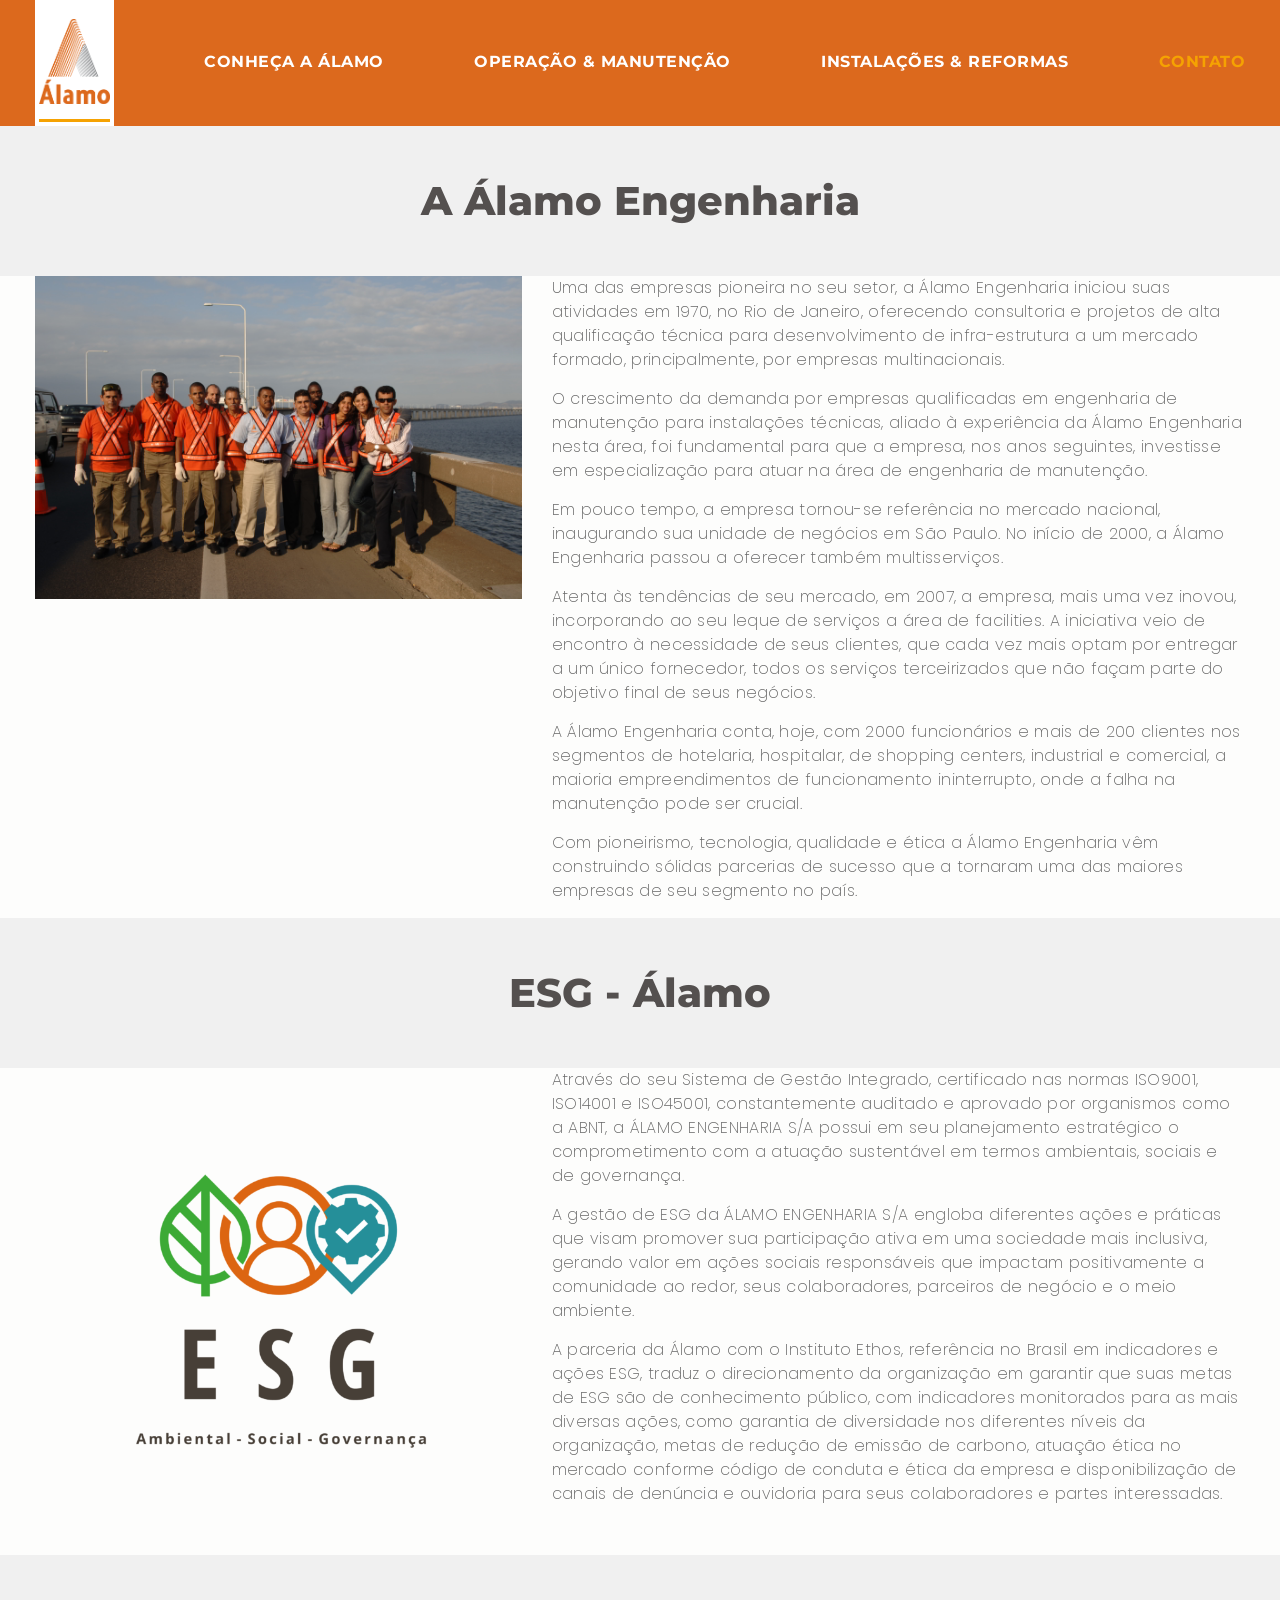
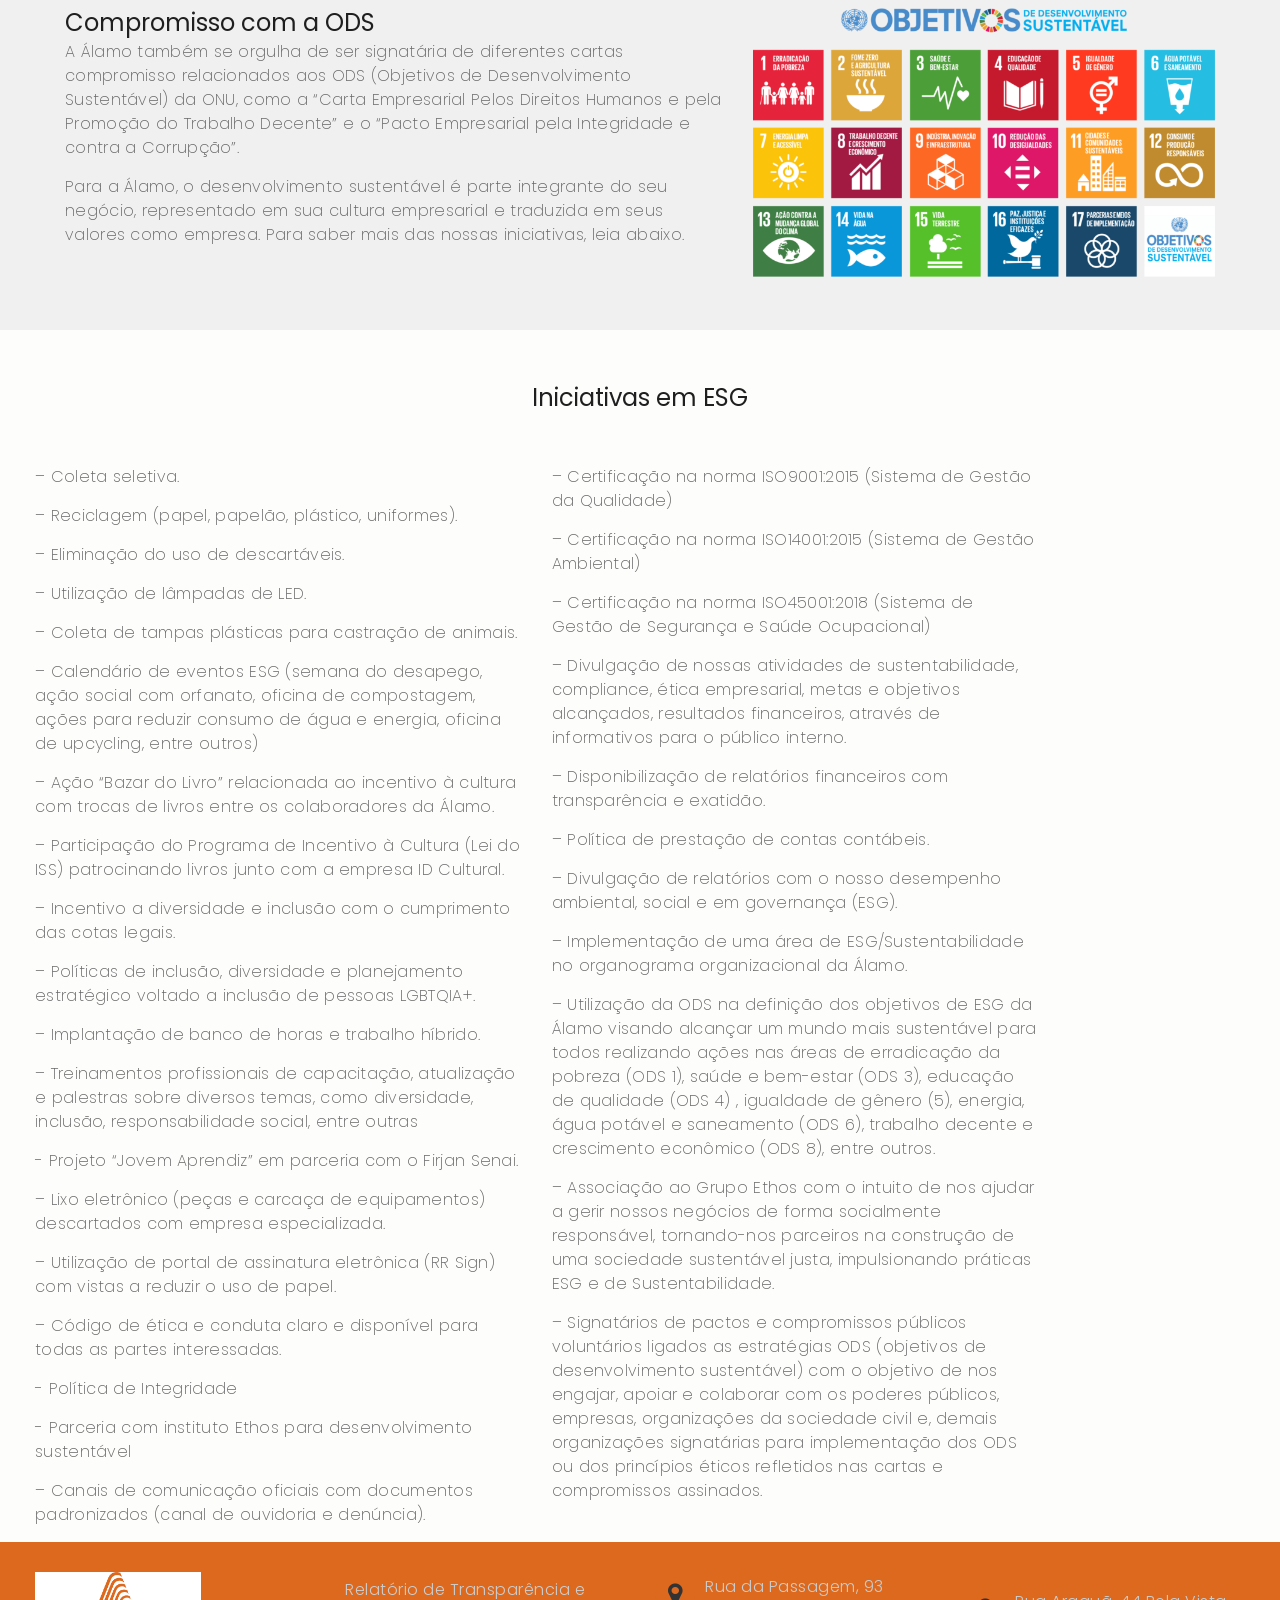
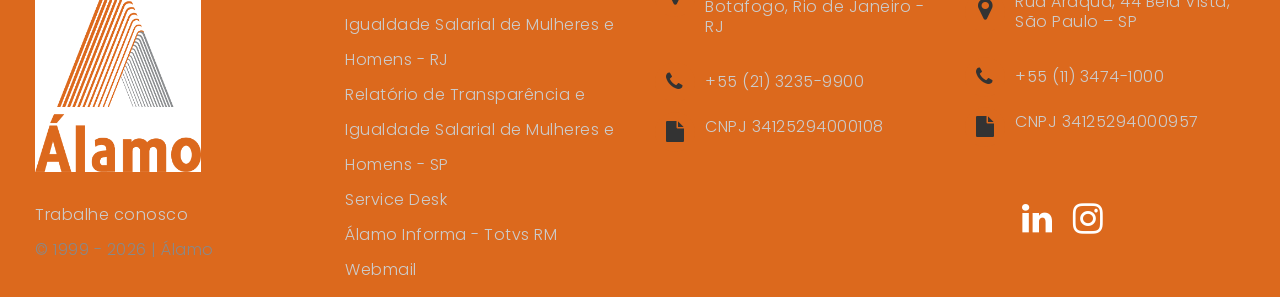
==== conheca.html @ 10901f24 "Third" ====
<!DOCTYPE html>
<html lang="pt-BR">
   <head>
      <!-- basic -->
      <meta charset="utf-8">
      <meta http-equiv="X-UA-Compatible" content="IE=edge">
      <!-- mobile metas -->
      <meta name="viewport" content="width=device-width, initial-scale=1">
      <meta name="viewport" content="initial-scale=1, maximum-scale=1">
      <!-- site metas -->
      <title>Álamo Engenharia | Soluções em Manutenção Predial & Industrial</title>
      <link rel="canonical" href="https://alamoengenharia.com.br/" />
	   <meta property="og:locale" content="pt_BR" />
	   <meta property="og:type" content="website" />
	   <meta property="og:title" content="Álamo Engenharia | Manutenção Predial, HVAC e Infraestrutura Corporativa" />
	   <meta property="og:description" content="Especialistas em manutenção predial, HVAC, elétrica, hidráulica para empresas." />
	   <meta property="og:url" content="https://alamoengenharia.com.br/" />
	   <meta property="og:site_name" content="Álamo Engenharia | Soluções em Manutenção Predial, HVAC e Infraestrutura Corporativa" />
	   <meta property="article:modified_time" content="2026-08-27T12:44:41+00:00" />
	   <meta property="og:image" content="https://alamoengenharia.com.br/wp-content/uploads/2024/04/GettyImages-155598331-2.jpg" />
      
      <!-- site icons 
      <link rel="icon" href="images/fevicon/fevicon.png" type="image/gif" /> -->
      <link rel="icon" href="images/fevicon/alamo_engenharia_favicon-150x150.png" sizes="32x32" />
      <link rel="icon" href="images/fevicon/alamo_engenharia_favicon-300x300.png" sizes="192x192" />
      <link rel="apple-touch-icon" href="images/fevicon/alamo_engenharia_favicon-300x300.png" />
      <!-- bootstrap css -->
      <link rel="stylesheet" href="css/bootstrap.min.css" />
      <!-- Site css -->
      <link rel="stylesheet" href="css/style.css" />
      <!-- responsive css -->
      <link rel="stylesheet" href="css/responsive.css" />
      <!-- wow Animation css -->
      <link rel="stylesheet" href="css/animate.css" />
      <!-- revolution slider css -->
      <link rel="stylesheet" type="text/css" href="revolution/css/settings.css" />
      <link rel="stylesheet" type="text/css" href="revolution/css/layers.css" />
      <link rel="stylesheet" type="text/css" href="revolution/css/navigation.css" />
      <!-- Owl Stylesheets -->
      <link rel="stylesheet" href="css/owl.carousel.min.css" />
      <!--[if lt IE 9]>
      <script src="https://oss.maxcdn.com/libs/html5shiv/3.7.0/html5shiv.js"></script>
      <script src="https://oss.maxcdn.com/libs/respond.js/1.4.2/respond.min.js"></script>
      <![endif]-->
   </head>
   <body id="default_theme" class="home_page">
      
      <!-- header -->
      <header id="default_header">
         
         <!-- header bottom -->
         <div class="header_bottom">
            <div class="container">
               <div class="row">
                  <div class="col-md-12">
                     <!-- menu start -->
                     <div class="menu_side">
                        <div id="navbar_menu">
                           <ul class="first-ul">
                              <li style="padding: 4px; background: #fff"><a class="active" href="index.html"> <img src="images/alamo_logo_vertical.png" alt="#" id="logo"></a></li>
                              <li><a href="about.html">Conheça a Álamo</a></li>
                              <li><a href="services.html">Operação & Manutenção</a></li>
                              <li><a href="projects.html">Instalações & Reformas</a></li>
                              <li><a href="contact.html" style="color:#f5a202">Contato</a></li>
                              
                           </ul>
                        </div>
                     </div>
                     <!-- menu end -->
                  </div>
               </div>
            </div>
         </div>
         <!-- header bottom end -->
      </header>
      <!-- end header -->


      <!-- end header -->
    <!-- inner page banner -->
    <div id="inner_banner" class="section inner_banner_section">
        <div class="container">
            <div class="row">
                <div class="col-md-12">
                    <div class="full">
                        <div class="title-holder">
                            <div class="title-holder-cell text-left">
                                <h1 class="page-title">A Álamo Engenharia</h1>
                            </div>
                        </div>
                    </div>
                </div>
            </div>
        </div>
    </div>
    <!-- end inner page banner -->
  <div class="container">
  <div class="row">
    <div class="col-5">
      
        <img src="images/layout_img/conheca.jpg" alt="#" class="full" />
      
    </div>

    <div class="col-7">
      <div class="full">
        <p>Uma das empresas pioneira no seu setor, a Álamo Engenharia iniciou suas atividades em 1970, no Rio de Janeiro, oferecendo consultoria e projetos de alta qualificação técnica para desenvolvimento de infra-estrutura a um mercado formado, principalmente, por empresas multinacionais.</p>
        <p>O crescimento da demanda por empresas qualificadas em engenharia de manutenção para instalações técnicas, aliado à experiência da Álamo Engenharia nesta área, foi fundamental para que a empresa, nos anos seguintes, investisse em especialização para atuar na área de engenharia de manutenção.</p>
        <p>Em pouco tempo, a empresa tornou-se referência no mercado nacional, inaugurando sua unidade de negócios em São Paulo. No início de 2000, a Álamo Engenharia passou a oferecer também multisserviços.</p>
        <p>Atenta às tendências de seu mercado, em 2007, a empresa, mais uma vez inovou, incorporando ao seu leque de serviços a área de facilities. A iniciativa veio de encontro à necessidade de seus clientes, que cada vez mais optam por entregar a um único fornecedor, todos os serviços terceirizados que não façam parte do objetivo final de seus negócios.</p>
        <p>A Álamo Engenharia conta, hoje, com 2000 funcionários e mais de 200 clientes nos segmentos de hotelaria, hospitalar, de shopping centers, industrial e comercial, a maioria empreendimentos de funcionamento ininterrupto, onde a falha na manutenção pode ser crucial.</p>
        <p>Com pioneirismo, tecnologia, qualidade e ética a Álamo Engenharia vêm construindo sólidas parcerias de sucesso que a tornaram uma das maiores empresas de seu segmento no país.</p>
      </div>
    </div>
  </div>
</div>

    <div id="inner_banner" class="section inner_banner_section">
        <div class="container">
            <div class="row">
                <div class="col-md-12">
                    <div class="full">
                        <div class="title-holder">
                            <div class="title-holder-cell text-left">
                                <h1 class="page-title">ESG - Álamo</h1>
                            </div>
                        </div>
                    </div>
                </div>
            </div>
        </div>
    </div>
    <!-- end inner page banner -->

    <div class="container">
  <div class="row">
    <div class="col-5">
      
        <img src="images/layout_img/ESG.png" alt="#" class="full" />
      
    </div>

    <div class="col-7">
      <div class="full">
        <p>Através do seu Sistema de Gestão Integrado, certificado nas normas ISO9001, ISO14001 e ISO45001, constantemente auditado e aprovado por organismos como a ABNT, a ÁLAMO ENGENHARIA S/A possui em seu planejamento estratégico o comprometimento com a atuação sustentável em termos ambientais, sociais e de governança.</p>
        <p>A gestão de ESG da ÁLAMO ENGENHARIA S/A engloba diferentes ações e práticas que visam promover sua participação ativa em uma sociedade mais inclusiva, gerando valor em ações sociais responsáveis que impactam positivamente a comunidade ao redor, seus colaboradores, parceiros de negócio e o meio ambiente.</p>
        <p>A parceria da Álamo com o Instituto Ethos, referência no Brasil em indicadores e ações ESG, traduz o direcionamento da organização em garantir que suas metas de ESG são de conhecimento público, com indicadores monitorados para as mais diversas ações, como garantia de diversidade nos diferentes níveis da organização, metas de redução de emissão de carbono, atuação ética no mercado conforme código de conduta e ética da empresa e disponibilização de canais de denúncia e ouvidoria para seus colaboradores e partes interessadas.</p>
      </div>
    </div>
  </div>
</div>

<div class="inner_banner_section" style="padding: 50px">
<div class="container">
  <div class="row">
   <div class="col-7">
      <div class="full">
         <h1>Compromisso com a ODS</h1>
        <p>A Álamo também se orgulha de ser signatária de diferentes cartas compromisso relacionados aos ODS (Objetivos de Desenvolvimento Sustentável) da ONU, como a “Carta Empresarial Pelos Direitos Humanos e pela Promoção do Trabalho Decente” e o “Pacto Empresarial pela Integridade e contra a Corrupção”.</p>
        <p>Para a Álamo, o desenvolvimento sustentável é parte integrante do seu negócio, representado em sua cultura empresarial e traduzida em seus valores como empresa. Para saber mais das nossas iniciativas, leia abaixo.</p>
        
      </div>
    </div> 
   
   
   <div class="col-5">
      
        <img src="images/layout_img/objetivos.png" alt="#" class="full" />      
    </div>
  </div>
</div>
</div>


<h1 style="padding: 50px;text-align: center;">Iniciativas em ESG</h1>

<div class="container">
   
  <div class="row">
   <div class="col-5">
      <div class="full">
         
         <p>– Coleta seletiva.</p>
         <p>– Reciclagem (papel, papelão, plástico, uniformes).</p>
         <p>– Eliminação do uso de descartáveis.</p>
         <p>– Utilização de lâmpadas de LED.</p>
         <p>– Coleta de tampas plásticas para castração de animais.</p>
         <p>– Calendário de eventos ESG (semana do desapego, ação social com orfanato, oficina de compostagem, ações para reduzir consumo de água e energia, oficina de upcycling, entre outros)</p>
         <p>– Ação “Bazar do Livro” relacionada ao incentivo à cultura com trocas de livros entre os colaboradores da Álamo.</p>
         <p>– Participação do Programa de Incentivo à Cultura (Lei do ISS) patrocinando livros junto com a empresa ID Cultural.</p>
         <p>– Incentivo a diversidade e inclusão com o cumprimento das cotas legais.</p>
         <p>– Políticas de inclusão, diversidade e planejamento estratégico voltado a inclusão de pessoas LGBTQIA+.</p>
         <p>– Implantação de banco de horas e trabalho híbrido.</p>
         <p>– Treinamentos profissionais de capacitação, atualização e palestras sobre diversos temas, como diversidade, inclusão, responsabilidade social, entre outras</p>
         <p>- Projeto “Jovem Aprendiz” em parceria com o Firjan Senai.</p>
         <p>– Lixo eletrônico (peças e carcaça de equipamentos) descartados com empresa especializada.</p>
         <p>– Utilização de portal de assinatura eletrônica (RR Sign) com vistas a reduzir o uso de papel.</p>
         <p>– Código de ética e conduta claro e disponível para todas as partes interessadas.</p>
         <p>- Política de Integridade</p>
         <p>- Parceria com instituto Ethos para desenvolvimento sustentável</p>   
         <p>– Canais de comunicação oficiais com documentos padronizados (canal de ouvidoria e denúncia).</p>
      </div>
   </div>
   <div class="col-5">
      <div class="full">
         <p>– Certificação na norma ISO9001:2015 (Sistema de Gestão da Qualidade)</p>
         <p>– Certificação na norma ISO14001:2015 (Sistema de Gestão Ambiental)</p>
         <p>– Certificação na norma ISO45001:2018 (Sistema de Gestão de Segurança e Saúde Ocupacional)</p>
         <p>– Divulgação de nossas atividades de sustentabilidade, compliance, ética empresarial, metas e objetivos alcançados, resultados financeiros, através de informativos para o público interno.</p>
         <p>– Disponibilização de relatórios financeiros com transparência e exatidão.</p>
         <p>– Política de prestação de contas contábeis.</p>
         <p>– Divulgação de relatórios com o nosso desempenho ambiental, social e em governança (ESG).</p>
         <p>– Implementação de uma área de ESG/Sustentabilidade no organograma organizacional da Álamo.</p>
         <p>– Utilização da ODS na definição dos objetivos de ESG da Álamo visando alcançar um mundo mais sustentável para todos realizando ações nas áreas de erradicação da pobreza (ODS 1), saúde e bem-estar (ODS 3), educação de qualidade (ODS 4) , igualdade de gênero (5), energia, água potável e saneamento (ODS 6), trabalho decente e crescimento econômico (ODS 8), entre outros.</p>
         <p>– Associação ao Grupo Ethos com o intuito de nos ajudar a gerir nossos negócios de forma socialmente responsável, tornando-nos parceiros na construção de uma sociedade sustentável justa, impulsionando práticas ESG e de Sustentabilidade.</p>
         <p>– Signatários de pactos e compromissos públicos voluntários ligados as estratégias ODS (objetivos de desenvolvimento sustentável) com o objetivo de nos engajar, apoiar e colaborar com os poderes públicos, empresas, organizações da sociedade civil e, demais organizações signatárias para implementação dos ODS ou dos princípios éticos refletidos nas cartas e compromissos assinados.</p>   

      </div>
   </div>
  </div>
</div>   



    <!-- end section -->
    <!-- footer -->
      <footer class="footer_blog">
         <div class="container">
            <div class="row">
             
              <div class="col-lg-3 col-md-6 heading_with_subtitle">
               
                 <img src="images/alamo_logo_vertical.png" alt="#" id="logo_footer">
                 
                 <ul>
                 <li><a href="https://alamoengenharia.pandape.infojobs.com.br/">Trabalhe conosco</a></li>
                 <li>© 1999 - 2026 | Álamo</li>
                 </ul> 

            </div>    

               <div class="col-lg-3 col-md-6">
                  <div class="full">
                     
                     <ul>
                        <li><a href="#">Relatório de Transparência e Igualdade Salarial de Mulheres e Homens - RJ</a></li>
                        <li><a href="#">Relatório de Transparência e Igualdade Salarial de Mulheres e Homens - SP</a></li>
                        <li><a href="https://servicedesk.alamoengenharia.com.br/?_ga=2.65919022.1832490441.1720713534-868163851.1720114358&_gl=1*hbunc*_ga*MjEyMzI2MDQzNC4xNzg2NDUwNTE0*_ga_57BB5CWW1M*czE3ODcwODAzODkkbzkkZzEkdDE3ODcwODA4MzEkajU4JGwwJGgw">Service Desk</a></li>
                        <li><a href="https://alamoengenharia167202.rm.cloudtotvs.com.br/Corpore.Net/Login.aspx">Álamo Informa - Totvs RM</a></li>
                        <li><a href="https://outlook.office.com/">Webmail</a></li>   
                        
                     </ul>
                  </div>
               </div>
              
               <div class="col-lg-3 col-md-6">
                  <div class="full get_in_touch">
            
                     <ul>
                        <li>
                           <i class="fa fa-map-marker"></i>
                           <div class="fleft location_address">Rua da Passagem, 93
                                                               Botafogo, Rio de Janeiro - RJ
                           </div>
                        </li>
                        <li class="margin_specing mt-3">
                           <i class="fa fa-phone"></i>
                           <div class="fleft contact_no"><a href="tel:(21) 3235-9900">+55 (21) 3235-9900</a></div>
                        </li>
                        
                        <li>
                           <i class="fa fa-file"></i>
                           <div class="fleft location_address">CNPJ 34125294000108
                           </div>
                        </li>
                        
                      </ul>
                      
                  </div>
               </div>

               <div class="col-lg-3 col-md-6">
                  <div class="full get_in_touch">
            
                     <ul>
                        
                     
                        <li class="margin_specing mt-3">
                           <i class="fa fa-map-marker"></i>
                           <div class="fleft location_address">Rua Araquã, 44
                                                               Bela Vista, São Paulo – SP
                           </div>
                        </li>
                        <li class="margin_specing mt-3">
                           <i class="fa fa-phone"></i>
                           <div class="fleft contact_no"><a href="tel:(11) 3474-1000">+55 (11) 3474-1000</a></div>
                        </li>
                        <li>
                           <i class="fa fa-file"></i>
                           <div class="fleft location_address">CNPJ 34125294000957 
                           </div>
                        </li>
                     </ul>
                  </div>  

                        <div class="social_icon_team" style="margin-top: 50px; margin-left: 57px; display: inline-flex">
                        <ul>
                           

                           <li><a href="https://www.linkedin.com/company/alamo-engenharia-sa/"><i class="fa fa-linkedin"></i></a></li>
                           <li><a href="https://www.instagram.com/alamoengenharia/"><i class="fa fa-instagram"></i></a></li>
                        </ul>
                     </div>   
                        

                      </ul>
                  </div>
                  
                    

               </div>


            </div>
            
         </div>
      </footer>
      <!-- end footer -->
      <!-- cpy -->
      <div class="cpy">
         <p></p>
      </div>
      <!-- cpy end -->
      <!-- js section -->
      <script src="js/jquery.min.js"></script>
      <script src="js/bootstrap.min.js"></script>
      <!-- menu js -->
      <script src="js/menumaker.js"></script>
      <!-- wow animation -->
      <script src="js/wow.js"></script>
      <!-- owl slider -->
      <script src="js/owl.carousel.js"></script>
      <script src="js/jquery.mousewheel.min.js"></script>
      <!-- revolution js files -->
      <script src="revolution/js/jquery.themepunch.tools.min.js"></script>
      <script src="revolution/js/jquery.themepunch.revolution.min.js"></script>
      <script src="revolution/js/extensions/revolution.extension.actions.min.js"></script>
      <script src="revolution/js/extensions/revolution.extension.carousel.min.js"></script>
      <script src="revolution/js/extensions/revolution.extension.kenburn.min.js"></script>
      <script src="revolution/js/extensions/revolution.extension.layeranimation.min.js"></script>
      <script src="revolution/js/extensions/revolution.extension.migration.min.js"></script>
      <script src="revolution/js/extensions/revolution.extension.navigation.min.js"></script>
      <script src="revolution/js/extensions/revolution.extension.parallax.min.js"></script>
      <script src="revolution/js/extensions/revolution.extension.slideanims.min.js"></script>
      <script src="revolution/js/extensions/revolution.extension.video.min.js"></script>
      <!-- custom js -->
      <script src="js/custom.js"></script>
   </body>
</html>
---- css/style.css ----
/*------------------------------------------------------------------
		File Name: style.css
-------------------------------------------------------------------*/

/*------------------------------------------------------------------
		1. IMPORT FONTS
-------------------------------------------------------------------*/

@import url(https://fonts.googleapis.com/css?family=Source+Sans+Pro:300,400,400i,600,700,900);
@import url('https://fonts.googleapis.com/css?family=Raleway:100,100i,200,200i,300,300i,400,400i,500,500i,600,600i,700,700i,800,800i,900,900i');
@import url('https://fonts.googleapis.com/css?family=Poppins:100,100i,200,200i,300,300i,400,400i,500,500i,600,600i,700,700i,800,800i,900,900i');
@import url(https://fonts.googleapis.com/css?family=Roboto:300,400,400i,500,500i,700,700i);
@import url(https://fonts.googleapis.com/css?family=Arvo:400,400i,700,700i);
@import url('https://fonts.googleapis.com/css?family=Montserrat:100,100i,200,200i,300,300i,400,400i,500,500i,600,600i,700,700i,800,800i,900,900i');
@import url('https://fonts.googleapis.com/css?family=Bebas+Neue&display=swap');
@import url('https://fonts.googleapis.com/css2?family=Orbitron:wght@400;500;600;700;800;900&display=swap');

/*------------------------------------------------------------------
		2. IMPORT FILES
-------------------------------------------------------------------*/	

@import url(animate.css);
@import url(font-awesome.min.css);

/*------------------------------------------------------------------
		3. BASIC
-------------------------------------------------------------------*/

* {
	margin: 0;
	padding: 0;
	outline: none !important;
	box-sizing: border-box;
}

html,
body {
	color: #898989;
	font-size: 15px;
	font-family: 'Poppins', sans-serif;
	line-height: normal;
	font-weight: 400;
	overflow-x: hidden;
	background: #FDFDFC;
}

body {
	overflow-x: hidden;
}

body.demos .section {
	background: url(images/bg.png) repeat top center #f2f3f5;
}

body.demos .section-title img {
	max-width: 280px;
	display: block;
	margin: 10px auto;
}

body.demos .service-widget h3 {
	border-bottom: 1px solid #ededed;
	font-size: 18px;
	padding: 20px 0;
	background-color: #ffffff;
}

body.demos .service-widget {
	margin: 0 0 30px;
	padding: 30px;
	background-color: #fff
}

body.demos .container-fluid {
	max-width: 1080px
}

a {
	color: #1f1f1f;
	text-decoration: none !important;
	outline: none !important;
	-webkit-transition: all .3s ease-in-out;
	-moz-transition: all .3s ease-in-out;
	-ms-transition: all .3s ease-in-out;
	-o-transition: all .3s ease-in-out;
	transition: all .3s ease-in-out;
}

h1,
h2,
h3,
h4,
h5,
h6 {
	letter-spacing: 0;
	font-weight: normal;
	position: relative;
	padding: 0;
	font-weight: normal;
	line-height: normal;
	color: #1f1f1f;
	margin: 0
}

h6 {
	font-size: 14px;
	margin-bottom: 10px;
}

h1 {
	font-size: 24px
}

.fw_100 {
	font-weight: 200;
}

.fw_200 {
	font-weight: 200;
}

.fw_300 {
	font-weight: 200;
}

.fw_400 {
	font-weight: 200;
}

.small_heading.main-heading h2 {
	font-size: 21px;
}

.small_heading.main-heading::after {
	top: 18px;
}

.small_heading.main-heading {
	margin-bottom: 20px;
	width: 100%;
}

h3 {
	font-size: 18px
}

h4 {
	font-size: 16px
}

h5 {
	font-size: 14px
}

h1 a,
h2 a,
h3 a,
h4 a,
h5 a,
h6 a {
	color: #212121;
	text-decoration: none!important;
	opacity: 1;
}

ol,
ul {
	list-style: none;
	margin: 0;
}

a {
	color: #000;
	text-decoration: none;
	outline: none;
}

a,
.btn {
	text-decoration: none !important;
	outline: none !important;
	-webkit-transition: all .3s ease-in-out;
	-moz-transition: all .3s ease-in-out;
	-ms-transition: all .3s ease-in-out;
	-o-transition: all .3s ease-in-out;
	transition: all .3s ease-in-out;
}

.btn-custom {
	margin-top: 20px;
	background-color: transparent;
	border: 2px solid #ddd;
	padding: 12px 40px;
	font-size: 16px;
}

.button_section {
	float: left;
	width: 100%;
}

.img-resposive {
	max-width: 100%;
}

a.btn, button.btn {
    min-width: 150px;
    height: 50px;
    border-radius: 5px;
    padding: 0;
    text-align: center;
    line-height: 52px;
    font-size: 15px;
    font-weight: 700;
    text-transform: none;
    color: #fff;
    text-shadow: none;
    position: relative;
    background: #DC691D;
}

a.btn:hover, button.btn:hover,
a.btn:focus, button.btn:focus {
	background: #DC691D; 
	color: #fff;
}

.btn.dark_gray_bt {
	background: #252525;
}

.btn.dark_blue_bt {
	background: #062c4c;
}

a.btn.border_btn {
	border: solid transparent 1px;
	background: transparent;
}

a.btn:hover,button.btn:hover,
a.btn:focus,button.btn:focus {
	background: #f5a202;
	color: #fff;
}

button.btn.white_btn,
a.btn.white_btnbutton.btn.white_btn,
a.btn.white_btn {
	background: #fff;
	padding: 0 50px;
}

.btn.sqaure_bt i {
	margin-left: 8px;
	font-weight: 600;
	top: -1px;
	position: relative;
}

.bottom_info .btn.sqaure_bt {
	margin: 0;
}

.blog_grid .bottom_info .pull-right {
	margin-top: 0 !important;
}

.padding-bottom_0 {
	padding-bottom: 0 !important;
}

.padding-top_0 {
	padding-top: 0 !important;
}

.padding-bottom_1 {
	padding-bottom: 10px !important;
}

.padding-bottom_2 {
	padding-bottom: 20px !important;
}

.padding-bottom_3 {
	padding-bottom: 30px !important;
}

.padding-bottom_4 {
	padding-bottom: 40px !important;
}

.padding-bottom_5 {
	padding-bottom: 50px !important;
}

.pull-right {
	float: right !important;
}

.pull-left {
	float: left !important;
}

.img-responsive {
	max-width: 100%;
}

.padding_right_0 {
	padding-right: 0;
}

.padding_left_0 {
	padding-left: 0;
}

.light_grey {
    background: #f6f6f6; 
}

.color_black p,
.color_black ul,
.color_black ul li {
	color: #000;
}

.black_color {
	color: #000;
}

.semi_bold {
	font-weight: 600;
}

.lead {
	font-size: 18px;
	line-height: 30px;
	color: #767676;
	margin: 0;
	padding: 0;
}

blockquote {
	margin: 20px 0 20px;
	padding: 30px;
}

.margin_0 {
	margin: 0 !important;
}

.padding_0 {
	padding: 0 !important;
}

h2 {
    font-size: 60px;
    color: #1c1f22;
    line-height: 45px;
    font-weight: 700;
    position: relative;
    margin-bottom: 15px;
    margin-top: 15px;
    font-family: 'Montserrat', sans-serif;
    position: relative;
}

h3 {
    font-size: 21px;
    color: #000;
    line-height: normal;
    text-transform: none;
    margin-bottom: 10px;
    font-weight: 700;
    font-family: 'Orbitron', sans-serif;
    margin-top: 20px;
}

h4 {
    font-size: 25px;
    color: #1c1f22;
    line-height: 24px;
    font-weight: 700;
    text-transform: none;
    margin: 20px 0 10px 0;
}

h5 {
	font-size: 15px;
	font-weight: 700;
	text-transform: uppercase;
	margin: 0;
	line-height: normal;
	color: #000;
}

p {
    color: #666;
    font-size: 16px;
    line-height: 24px;
    font-weight: 200;
    letter-spacing: 0.3px;
    margin-top: 0px;
}

p.large {
    color: #999;
    font-size: 18px;
    font-weight: 200;
    margin: 0;
    line-height: 26px;
    text-align: center;
    letter-spacing: 0.5px;
}

p.large_2 {
    color: #333;
    font-size: 16px;
    line-height: 22px;
    font-weight: 300;
}

.heading_with_subtitle p {
    margin-top: 50px;
    line-height: 28px;
}

button,
input,
select,
textarea,
option {
	font-family: 'Poppins', sans-serif;
}

a#submit {
	z-index: 1;
}

a:hover,
a:focus {
	color: #000;
	text-decoration: none;
}

.span1,
.span2,
.span3,
.span4,
.span5,
.span6,
.span7,
.span8,
.span9,
.span10 {
	padding: 0 15px;
	float: left;
	min-height: 25px;
}

.text-align_left p {
    text-align: left !important;
}

.text-align_right h3 {
    text-align: right;
    font-size: 20px;
    font-weight: 500;
    text-transform: none;
    margin-top: 15px;
    margin-bottom: 10px;
}

.border_radius_0 {
	border-radius: 0 !important;
}

.span1 {
	width: 10%;
}

.span2 {
	width: 20%;
}

.span3 {
	width: 30%;
}

.span4 {
	width: 40%;
}

.span5 {
	width: 50%;
}

.span6 {
	width: 60%;
}

.span7 {
	width: 70%;
}

.span8 {
	width: 80%;
}

.span9 {
	width: 90%;
}

.span10 {
	width: 100%;
}

.container {
    width: 100%;
    max-width: 1240px;
}

.section_padding {
	padding: 80px 0 100px;
}

.layout_2_padding {
	padding: 100px 0 80px;
}

.full {
	width: 100%;
	float: left;
	margin: 0;
	padding: 0;
}

.top_80 {
	top: 80px;
}

.vertical-center {
	display: flex;
	align-items: center;
	height: 100%;
	width: 100%;
}

.right_side {
	float: right;
}

.text_align_right {
	text-align: right;
}

.left_side {
	float: left;
}

.text_align_left {
	text-align: left !important;
}

.text_align_center {
	text-align: center;
}

.center {
	width: 100%;
	display: flex;
	justify-content: center;
}

.modal-backdrop.show {
	opacity: 1;
}

.border_dotted_circle {
	border: dotted #e1e1e1 3px;
	width: 170px;
	height: 170px;
	border-radius: 100%;
	display: flex;
	justify-content: center;
	align-items: center;
	position: relative;
	z-index: 1;
}

.border_dotted_circle:hover,
.border_dotted_circle:focus {
	border: dotted #e1e1e1 3px;
	animation-name: rotate;
	animation-duration: 2s;
	animation-iteration-count: infinite;
	animation-timing-function: linear;
	-webkit-animation-name: rotate;
	-webkit-animation-duration: 2s;
	-webkit-animation-iteration-count: infinite;
	-webkit-animation-timing-function: linear;
	-moz-animation-name: rotate;
	-moz-animation-duration: 2s;
	-moz-animation-iteration-count: infinite;
	-moz-animation-timing-function: linear;
	-ms-animation-name: rotate;
	-ms-animation-duration: 5s;
	-ms-animation-iteration-count: infinite;
	-ms-animation-timing-function: linear;
	-o-animation-name: rotate;
	-o-animation-duration: 2s;
	-o-animation-iteration-count: infinite;
	-o-animation-timing-function: linear;
}

@-webkit-keyframes rotate {
	from {
		-webkit-transform: rotate(0deg);
		-moz-transform: rotate(0deg);
		-ms-transform: rotate(0deg);
		-o-transform: rotate(0deg);
		transform: rotate(0deg);
	}
	to {
		-webkit-transform: rotate(360deg);
		-moz-transform: rotate(360deg);
		-ms-transform: rotate(360deg);
		-o-transform: rotate(360deg);
		transform: rotate(360deg);
	}
}

@-moz-keyframes rotate {
	from {
		-moz-transform: rotate(0deg);
	}
	to {
		-moz-transform: rotate(360deg);
	}
}

.white_fonts p,
.white_fonts h1,
.white_fonts h2,
.white_fonts h3,
.white_fonts h4,
.white_fonts h5,
.white_fonts h6,
.white_fonts ul,
.white_fonts ul li,
.white_fonts ul li a,
.white_fonts ul i,
.white_fonts .post_info i,
.white_fonts div,
.white_fonts a.read_more,
.white_fonts span.small {
	color: #fff !important;
}

.light_silver_fonts p,
.light_silver_fonts h1,
.light_silver_fonts h2,
.light_silver_fonts h3,
.light_silver_fonts h4,
.light_silver_fonts h5,
.light_silver_fonts h6,
.light_silver_fonts ul,
.light_silver_fonts ul li,
.light_silver_fonts ul li a,
.light_silver_fonts ul i,
.light_silver_fonts .post_info i,
.light_silver_fonts div,
.light_silver_fonts a.read_more {
	color: #ccc !important;
}

/** icon **/

.iconsmind-Over-Time2::before {
	content: "\eb2e";
}

.iconsmind-Money-2::before {
	content: "\eac6";
}

.iconsmind-People-onCloud::before {
	content: "\eb52";
}

.iconsmind-Wallet-2::before {
	content: "\ede5";
}

.iconsmind-Shield::before {
	content: "\ec4f";
}

.iconsmind-Ribbon-2::before {
	content: "\ebf5";
}

.parallax_bg {
	background-repeat: no-repeat;
	background-position: center center;
	background-size: cover;
}

.dark_gray {
	background-color: #111;
	min-height: 400px;
}

.dark_gray.white_fonts h2 {
	color: #17a5e9 !important;
}

.dark_gray.light_silver_fonts h2 {
	color: #fff !important;
}

.list_style_1 {
    font-size: 14px;
    font-weight: 500;
    margin: 30px 0 30px;
}

.list_style_1 i {
	float: left;
	margin: 3px 16px 0 0;
}

.light_silver {
    background: #fcfcfc;
}

.padding-bottom_5 {
	padding-bottom: 50px !important;
}

hr.dottad_border {
	border-top: dotted 3px;
	margin: 80px 0;
}

.margin_bottom_30_all {
	margin-bottom: 30px;
}

.margin_bottom_50_all {
	margin-bottom: 50px;
}

.margin_bottom_20_all {
	margin-bottom: 20px;
}

.margin_bottom_0 {
	margin-bottom: 0px !important;
}

.section {
	float: left;
	width: 100%;
}

.main_heading {
    position: relative;
    margin-bottom: 25px;
}

.main_heading h3 {
    font-weight: 500;
    font-size: 30px;
    margin-bottom: 0;
}

.main_heading h2 span {
    position: relative;
    font-size: 40px;
    font-family: 'Orbitron', sans-serif;
    font-weight: 900;
    line-height: normal;
    color: #1c1f22;
}

.main_heading.text_align_left::after {
	margin-left: 0;
}

.main_heading.text_align_right::after {
	margin-right: 0;
}

.icon img {
	width: 100px;
}

.contant_section {
	float: left;
	width: 100%;
}

section.background_bg_bottom {
	background-repeat: repeat-x !important;
	background-position: bottom center !important;
}

.full_layout_without_container {
	padding: 80px 15px 50px;
}

.opacity_half_color {
	opacity: 0.5;
}

.opacity_70_color {
	opacity: 0.7;
}

.padding_75 {
	padding: 75px 0;
}

.topbar-hightlight {
    position: relative;
    top: 1px;
}

.top_btn {
    width: auto;
    height: 48px;
    float: left;
    background: #f5a202;
    text-align: center;
    line-height: 48px;
    color: #fff !important;
    font-family: 'Orbitron', sans-serif;
    font-size: 15px;
    font-weight: 700;
    text-transform: uppercase;
    padding: 0 20px;
    letter-spacing: 1px;
}

.top_0 {
    top: 0 !important;
}

/*------------------------------------------------------------------
		4. LOADER
-------------------------------------------------------------------*/

.bg_load {
    float: left;
    position: fixed;
    width: 100%;
    text-align: center;
    height: 100%;
    z-index: 999;
    top: 0;
    left: 0;
    display: flex;
    justify-content: center;
    align-items: center;
    background: #222;
}

.loader_animation {
	animation-name: rotatey;
	animation-duration: 2s;
	animation-iteration-count: infinite;
	animation-timing-function: linear;
	-webkit-animation-name: rotatey;
	-webkit-animation-duration: 2s;
	-webkit-animation-iteration-count: infinite;
	-webkit-animation-timing-function: linear;
	-moz-animation-name: rotatey;
	-moz-animation-duration: 2s;
	-moz-animation-iteration-count: infinite;
	-moz-animation-timing-function: linear;
	-ms-animation-name: rotatey;
	-ms-animation-duration: 2s;
	-ms-animation-iteration-count: infinite;
	-ms-animation-timing-function: linear;
	-o-animation-name: rotatey;
	-o-animation-duration: 2s;
	-o-animation-iteration-count: infinite;
	-o-animation-timing-function: linear;
}

@-webkit-keyframes rotatey {
	from {
		-webkit-transform: rotatey(0deg);
		-moz-transform: rotatey(0deg);
		-ms-transform: rotatey(0deg);
		-o-transform: rotatey(0deg);
		transform: rotatey(0deg);
	}
	to {
		-webkit-transform: rotatey(360deg);
		-moz-transform: rotatey(360deg);
		-ms-transform: rotatey(360deg);
		-o-transform: rotatey(360deg);
		transform: rotatey(360deg);
	}
}

@-moz-keyframes rotatey {
	from {
		-moz-transform: rotatey(0deg);
	}
	to {
		-moz-transform: rotatey(360deg);
	}
}


/*------------------------------------------------------------------
		5. HEADER
-------------------------------------------------------------------*/


/*--------------------------
    => Header fix 
--------------------------*/

.fixed-header {
	position: fixed;
	top: 0;
	left: 0;
	width: 100%;
}

/*--------------------------
    => Header Top 
--------------------------*/

header {
    position: relative;
    z-index: 2;
}

header.header_style_2 {
    position: absolute;
    z-index: 2;
    width: 100%;
    top: 0;
    left: 0;
}

header .right_bt {
	float: right;
}

header .right_bt .btn {
	margin: 26px 0 0;
}


.header_style_2 .header_top {
    background: 
    transparent;
    position: absolute;
    padding: 40px 0;
}

.header_bottom {
	min-height: auto;
}

.header_top ul {
    list-style: none;
    margin: 0;
    padding: 0;
    float: right;
}

.header_top ul li {
	font-size: 14px;
	color: #fff;
	float: left;
}

.header_top ul li i {
	margin: 0 2px 0 0;
}

.header_top ul li i {
	color: #fff;
	transition: ease all 0.2s;
	font-size: 18px;
	margin-right: 5px;
}

.header_top .social_icon ul li a {
	color: #fff;
}

.top_information.pull-left li {
	margin-right: 20px;
}

.top_information.pull-right li {
	margin-left: 20px;
}

#logo {
	height: 85px;
	background: #fff;
}

#logo_footer {
	height: 200px;
	background: #fff;
	margin-bottom: 25px;
}


.header_style_1 .header_top {
    position: relative;
    padding: 15px 0 15px;
}

.home_2 .header_bottom {
    margin-top: 129px;
    border-top: solid rgba(255,255,255,0.1) 1px;
}

.make_appo {
	float: right;
}

.make_appo .btn.white_btn {
	margin: 0;
	border-radius: 0;
	font-weight: 600;
	padding: 0 35px;
	font-family: 'Raleway', sans-serif;
}

.topbar-left {
	float: left;
}

.topbar-right {
    float: right;
    padding: 9px 0 0;
}

.header_top .topbar-left .list-inline {
    float: left;
    margin: 15px 0 10px;
}

.header_top ul li {
    font-size: 16px;
    float: left;
    font-family: 'Orbitron', sans-serif;
    font-weight: normal;
    letter-spacing: 0.5px;
    margin-right: 40px;
    font-weight: 600;
}

.header_top ul li:last-child {
	margin-right: 0;
}

.header_style_2 .top_btn {
    width: 218px;
    height: 222px;
    float: left;
    background: #f5a202;
    text-align: center;
    line-height: normal !important;
    color: #fff !important;
    font-family: 'Montserrat', sans-serif;
    font-size: 21px;
    font-weight: 700;
    text-transform: uppercase;
    position: absolute;
    right: 15px;
    top: -88px;
    display: flex;
    justify-content: center;
    align-items: center;
}

.header_top ul li a, .header_top ul li {
    color: #54504f;
    line-height: 48px;
}

.header_top ul li span.topbar-hightlight {
    margin-left: 11px;
    padding-top: 0;
}

/*--------------------------
    => Menu 
--------------------------*/

.menu_side {
    float: right;
    width: 100%;
}

#navbar_menu ul {
    display: flex;
	align-items: center;
    justify-content: space-between;
    width: 100%;
    float: left;
}

.main_menu div#navbar_menu ul li a i {
	font-weight: 600;
}

#navbar_menu,
#navbar_menu ul,
#navbar_menu ul li,
#navbar_menu ul li a,
#navbar_menu #menu-button {
	margin: 0;
	padding: 0;
	border: 0;
	list-style: none;
	line-height: 1;
	display: block;
	-webkit-box-sizing: border-box;
	-moz-box-sizing: border-box;
	box-sizing: border-box;
}

#navbar_menu ul,
#navbar_menu ul li,
#navbar_menu ul li a,
#navbar_menu #menu-button {
	position: relative;
}

#navbar_menu:after,
#navbar_menu>ul:after {
	content: ".";
	display: block;
	clear: both;
	visibility: hidden;
	line-height: 0;
	height: 0;
}

#navbar_menu > ul > li a.active, 
#navbar_menu > ul > li:hover > a, 
#navbar_menu > ul > li:focus > a {
    border-color: #f5a202;
    color: #f5a202;
}

#navbar_menu #menu-button {
	display: none;
}

#navbar_menu {
    margin: 0;
    float: left;
    width: 100%;
}

#navbar_menu ul {
    display: flex;
    justify-content: space-between;
    width: 100%;
    float: left;
}

#navbar_menu > ul > li {
    float: left;
    margin: 0;
}

#navbar_menu > ul > li:nth-child(1) {
    margin-left: 0;
}

#navbar_menu > ul > li:last-child {
    margin-right: 0;
}

#navbar_menu.align-center>ul {
	font-size: 0;
	text-align: center;
}

#navbar_menu.align-center>ul>li {
	display: inline-block;
	float: none;
}

#navbar_menu.align-center ul ul {
	text-align: left;
}

#navbar_menu.align-right>ul>li {
	float: right;
}

#navbar_menu > ul > li > a {
    padding: 15px 0 15px;
    font-size: 16px;
    border-bottom: solid transparent 3px;
    color: #fff;
    font-weight: 700;
    text-transform: uppercase;
    font-family: 'Montserrat', sans-serif;
    letter-spacing: 0.5px;
}

#navbar_menu ul ul {
	position: absolute;
	left: -9999px;
}

#navbar_menu.align-right ul ul {
	text-align: right;
}

#navbar_menu ul ul li {
	height: 0;
	-webkit-transition: all .25s ease;
	-moz-transition: all .25s ease;
	-ms-transition: all .25s ease;
	-o-transition: all .25s ease;
	transition: all .25s ease;
}

#navbar_menu li:hover>ul {
	left: auto;
}

#navbar_menu.align-right li:hover>ul {
	left: auto;
	right: 0;
}

#navbar_menu li:hover>ul>li {
	height: 45px;
}

#navbar_menu ul ul ul {
	margin-left: 100%;
	top: 0;
}

#navbar_menu.align-right ul ul ul {
	margin-left: 0;
	margin-right: 100%;
}

#navbar_menu ul ul li a {
    padding: 15px 20px 15px;
    font-size: 14px;
    font-weight: 400;
    background: #fff;
    color: #1c1f22;
}

#navbar_menu ul ul li:last-child>a,
#navbar_menu ul ul li.last-item>a {}

#navbar_menu ul ul li:hover>a,
#navbar_menu ul ul li a:hover {
	color: #ffffff;
}

#navbar_menu ul ul {
	width: 250px;
	box-shadow: 0 5px 35px -18px #000;
	border-top: solid #000 2px;
}

#navbar_menu ul ul li a:hover,
#navbar_menu ul ul li a:focus {
	color: #fff !important;
	padding: 15px 20px 15px;
}

.main_bg {
	margin-top: 0px;
	min-height: 70px;
	position: relative;
}

.menu_icon {
	padding: 22px 0px 0 0px;
}

.header_bottom .info_cont h4 {
	font-size: 14px;
	font-family: poppins;
	font-weight: 500;
}

.header_bottom .information_bottom p {
	color: #737373;
	font-family: poppins;
	font-size: 14px;
}

.header_bottom .information_bottom {
	margin: 45px 0 0;
}

.main_bg #navbar_menu>ul>li>a {
	color: #fff;
}

.main_bg .search_icon ul li a {
	color: #fff;
}

.main_bg .menu_icon ul li a {
	color: #fff;
}

header .header_top,
header .header_bottom,
section,
footer,
.bottom_footer,
.light_silver,
.bottom_silver_section {
	float: left;
	width: 100%;
}

.header_bottom {
    border-bottom: none;
    border-top: 0;
    min-height: auto;
    margin-bottom: 0;
    background: #DC691D;
}

.heading_main h2 {
    font-size: 45px;
    margin: 0;
    font-family: 'Orbitron', sans-serif;
    font-weight: 900;
    line-height: normal;
}
/*
.heading_main h2::before {
    content: "";
    display: flex;
    width: 65px;
    height: 5px;
    background: #DC691D;
    margin: 0 auto 0;
    position: relative;
    top: 117px;
}*/


#navbar_menu ul::after {
    display: none;
}

/*------------------------------------------------------------------
		6. REVOLUTION SLIDER
-------------------------------------------------------------------*/

.tp-bannertimer {
    bottom: 0 !important;
    top: inherit !important;
}

.zeus.tparrows::before {
    font-size: 25px !important;
    color: #111 !important;
    font-weight: 900 !important;
}

.zeus.tparrows:hover::before,
.zeus.tparrows:focus::before {
	color: #fff !important;
}

#slide-18-layer-112 {
    font-family: 'Montserrat', sans-serif;
}

#slide-18-layer-11 {
    font-family: 'Montserrat', sans-serif;
}

.zeus.tparrows {
    cursor: pointer;
    min-width: 70px !important;
    min-height: 70px !important;
    position: absolute;
    display: block;
    z-index: 100;
    border-radius: 0 !important; 
    overflow: hidden;
    background: #DC691D !important;
    opacity: 1 !important;
    visibility: visible !important;
}

.zeus.tparrows::before {
    line-height: 70px !important;
}

.zeus .tp-arr-imgholder {
    border-radius: 0 !important;
}

/*------------------------------------------------------------------
		7. SECTION
-------------------------------------------------------------------*/

.padding_layout_1 {
    padding-top: 70px;
    padding-bottom: 70px;
}

section.quality_ser_bg {
	background-repeat: repeat-x !important;
	background-position: bottom center !important;
	background: url(../images/bg_patter_1.png);
}

.about_info {
	position: relative;
}

.about_info img {
	position: absolute;
	padding: 48px 42px;
	left: 0;
	z-index: 0;
}

.qulity_ser {
	background: rgba(0, 0, 0, 0.1);
	margin-bottom: 30px;
}

section.dottad_star_bg {
	background-repeat: no-repeat !important;
	background-position: bottom right !important;
	background-image: url('../images/gray_dotts.png');
}

#subscribe_form input {
	width: 540px;
	height: 50px;
	border-radius: 100px;
	border: none;
	padding: 0 26px;
	color: #898989;
	font-size: 14px;
	float: left;
	margin-top: 10px;
	margin-right: 20px;
}

#subscribe_form {
	margin-top: 10px;
}

.grow_business {
	background-position: right bottom !important;
	background: url(../images/bg_patter_2.png);
	background-repeat: no-repeat;
}

.bottom_silver_section {
	padding: 35px 0;
	min-height: 120px;
}

.information_bottom.left-side {
	width: auto;
	float: left;
}

.information_bottom.right-side {
	width: auto;
	float: right;
}

.information_bottom {
	float: left;
	display: flex;
	justify-content: center;
}

.info_cont h4 {
	margin: 0;
}

.info_cont p {
	color: #000;
	float: left;
	width: 100%;
	margin: 0;
}

.icon_bottom {
	width: 30px;
	margin-right: 20px;
	text-align: center;
}

.info_cont {
	float: left;
	padding: 4px 0;
}

.icon_bottom {
	width: 50px;
	margin-right: 15px;
	text-align: center;
	font-size: 30px;
	line-height: normal;
}

.furniture .icon_bottom i {
	width: 50px;
	height: 50px;
	background: #146e6f;
	color: #fff;
	font-size: 20px;
	line-height: 48px;
	float: left;
}

.service_style_2 .qulity_ser {
	background: transparent;
	margin-bottom: 60px;
}

.heading_min_small {
	font-size: 24px;
	margin: 0 0 15px 0;
}

.sapport_img {
	margin-top: -30px;
}

.icon_circle {
	border-radius: 100%;
	width: 70px;
	height: 70px;
	text-align: center;
	display: flex;
	justify-content: center;
	align-items: center;
	margin-right: 20px;
}

.feature_contant {
	float: right;
	width: 75%;
}

.heading_feature {
	color: #000;
	font-weight: 600;
}

.feature_icons {
	display: flex;
	padding-bottom: 20px;
	padding-top: 10px;
}

.list_style_2 {
	margin-top: 20px;
}

.list_style_2 i {
	width: 40px;
	height: 40px;
	background: #632e62;
	border-radius: 100%;
	text-align: center;
	color: #fff;
	line-height: 40px;
	left: 0;
	position: absolute;
	top: 5px;
}

.list_style_2 li {
	width: 100%;
	position: relative;
	padding-left: 70px;
	margin-bottom: 20px;
}

.list_2_head {
	color: #000;
	text-transform: uppercase;
	margin: 0;
}

.list_style_1.sort li {
	float: left;
	width: 20%;
}

.list_style_1.sort {
	float: left;
	width: 100%;
}

#testimonial_slider {
	padding-right: 70px;
}

#testimonial_slider .carousel-indicators {
	position: absolute;
	right: 0;
	bottom: -45px;
	left: 0;
	z-index: 15;
	display: -webkit-box;
	display: -ms-flexbox;
	display: flex;
	-webkit-box-pack: center;
	-ms-flex-pack: center;
	justify-content: flex-start;
	padding-left: 0;
	margin-right: 0;
	margin-left: 0;
	list-style: none;
	margin-bottom: 0;
}

.team_info h4 {
	margin-bottom: 0;
}

.testimonial-container {
    position: relative;
    padding-left: 180px;
    padding-top: 15px;
    padding-bottom: 15px;
}

.testimonial-container .testimonial-photo {
	float: left;
	position: absolute;
	top: 0;
	left: 0;
	overflow: hidden;
}

.testimonial-container .testimonial-photo img {
	border-radius: 100%;
}

.testimonial_qoute i {
	color: #dfdfdf;
	font-size: 135px;
}

.testimonial_qoute .text_align_left.testmonial_qoute i {
	margin-bottom: 25px;
}

.testimonial_qoute .text_align_right.testmonial_qoute i {
	margin-top: 10px;
}

.testimonial_qoute {
	float: left;
}

.heading_testi h4 {
	text-transform: uppercase;
	margin-bottom: 0;
}

.banner_slider .col-lg-7.col-md-7.col-sm-12.col-xs-12.text_align_right.pull-right img {
	margin-top: 50px;
}

.border_dottat {
	border: dotted 2px #704070;
}

.testimonial_slider_2 .testimonial_inner {
	padding: 40px;
}

.testimonial_slider_2 .heading_testi h4 {
	margin: 0;
}

.testimonial_slider_2 .carousel-indicators {
	bottom: -25px;
}

.brand_icons {
	float: left;
	width: 100%;
	margin-top: 15px;
}

.brand_icons li {
	float: left;
	width: 20%;
}

.member_heading h4 {
	margin-bottom: 0;
	text-transform: uppercase;
}

.team_section {
	margin-top: 20px;
}

.social_icon_style_2 ul {
	float: left;
}

.social_icon_style_2 ul li {
	float: left;
}


.social_icon_style_2 li {
	width: 50px;
	height: 50px;
	text-align: center;
	line-height: 50px;
	margin: 0 5px;
	font-size: 18px;
}

.social_icon_style_2 ul li a {
	float: left;
	width: 100%;
	border: solid #e3e3e3 1px;
	border-radius: 100%;
}

.social_icon_style_2 ul li a:hover,
.social_icon_style_2 ul li a:focus {
	color: #fff;
}

.testimonial_simple_say {
    background: #f5a202;
    padding: 50px 100px 35px;
}

.testimonial_simple_say p {
    font-size: 23px;
    color: #fff;
    font-weight: 800;
}

.qoute_testimonial {
    font-size: 60px;
    position: absolute;
    margin-left: -70px;
    margin-top: -20px;
    color: #fff;
}

.blog_full_width .blog_feature_cantant {
	padding: 40px 70px;
}

.adress_cont .info_cont h4 {
	font-size: 14px;
	font-family: poppins;
	font-weight: 500;
}

.adress_cont .info_cont p {
	color: #737373;
}

.adress_cont>h4 {
	margin: 0 0 20px 0;
}

.adress_cont>h4+p {
	margin: 0 0 30px 0;
	font-weight: 500;
	color: #333;
}

.contact_information .information_bottom {
	display: block;
}

.contact_information {
	float: left;
	width: 100%;
	border-top: solid #e1e1e1 1px;
	border-bottom: solid #e1e1e1 1px;
	padding-top: 50px;
	padding-bottom: 60px;
	margin-top: 15px;
	margin-bottom: 70px;
}

.contact_information .icon_bottom {
	width: 100%;
}

.service_style_2 ul li {
	display: inline;
}

.icon_feature {
	width: 70px;
	height: 70px;
	float: right;
	border-radius: 100%;
	text-align: center;
	line-height: 70px;
}

.feature_text {
	width: 70%;
	float: left;
}

.icon_feature {
	float: left;
	margin-left: 25px;
	margin-top: 4px;
}

.feauter_list li {
	margin: 45px 0;
	float: left;
	width: 100%;
}

.text_align_left .icon_feature {
	margin-right: 25px;
	margin-left: 0;
}

.stars_dottat {
	background: url('../images/star_dots.png');
}

.only_parallax {
	background-attachment: fixed;
	background-position: center center;
}

.circle_service_layout .service_types {
	float: left;
	width: 20%;
}

.boder_dottat_small {
	width: 75px;
	height: 75px;
	border-radius: 100%;
	border: dotted 2px;
	text-align: center;
	line-height: 70px;
}

.circle_service_layout .service_types p {
	text-align: center;
	margin-top: 15px;
}

.provide_qty.circle_service_layout {
	min-height: 550px;
	position: relative;
	margin-top: 15px;
}

.left_bottom {
	position: absolute;
	bottom: 100px;
	left: 0;
}

.right_bottom {
	position: absolute;
	bottom: 100px;
	right: 0;
}

.left_top {
	position: absolute;
	bottom: 300px;
	left: 100px;
}

.right_top {
	position: absolute;
	bottom: 300px;
	right: 100px;
}

.service_types.center_ser {
	width: 100%;
}

.service_types.center_ser {
	width: 100%;
	position: relative;
	top: 20px;
}

.mobile_half {
	position: absolute;
	bottom: 0;
	width: 100%;
}

.circle_service_layout_main {
	position: relative;
	overflow: hidden;
}

.service_style_2 .main_heading {
	margin-bottom: 40px;
}

.service_blog_inner {
    margin-top: 40px;
}

.list_box {
	list-style: none;
	float: left;
	width: 100%;
	display: flex;
}

.list_box li {
	border: solid #e1e1e1 1px;
	float: left;
	width: 130px;
	height: 130px;
	line-height: 125px;
	text-align: center;
	margin: 0 -1px -1px 0;
}

.home_page_5 .simple_slider_img {
	top: 0;
	display: flex;
	align-items: center;
}

.home_page_5 .simple_slider_img {
	top: 115px;
	left: -15px;
}

.process_blog span {
	font-size: 40px;
	font-weight: 700;
}

.info_cont h4,
.info_cont p {
	color: #343434;
}

/**== who we are ==**/

div.large_cont_p p {
    font-size: 17px;
    text-align: right;
    font-weight: 300;
    line-height: 28px;
}



/**== service ==**/

.service_blog {
    overflow: hidden;
    margin: 30px 0 0;
}

.service_img {
    position: relative;
    overflow: hidden;
}

.service_blog:hover img, .service_blog:focus img {
    transition: ease all 0.5s;
    transform: scale(1.2);
}

.service_blog:hover .service_head::after,.service_blog:focus .service_head::after {
	width: 100%;
}

.service_head {
    content: "";
    display: block;
    background: #666;
    height: auto;
    position: relative;
    bottom: 0;
    left: 0;
    transition: ease all 0.5s;
    padding: 15px 0;
    float: left;
    width: 100%;
    border-top: none;
}

.service_head h5 {
    text-align: center;
    letter-spacing: 2px;
    position: relative;
    color: #fff;
    font-weight: 500;
    background: transparent;
    padding: 0;
    font-family: 'Orbitron', sans-serif;
}

.service_head h5 a {
    color: #fff;
    font-weight: 700;
    font-size: 18px;
    text-transform: none;
    position: relative;
    z-index: 1;
}

.service_head a {
    color: #fff;
    position: relative;
    z-index: 1;
}



/**== parallax cont side ==*/

.section_information {
    background: url(../images/layout_img/middel_bg1.png);
    min-height: auto;
    background-size: cover;
    position: relative;
    background-position: center center;
}

.section_information::before {
    content: "";
    display: block;
    position: absolute;
    top: 0;
    left: 0;
    width: 100%;
    height: 100%;
    background: rgba(3,157,174,0.9);
}

.section_information h4 {
    margin: 20px 0;
    font-size: 30px;
    color: #fff;
    letter-spacing: -0.5px;
    line-height: 35px;
    font-weight: 400;
}

/**== Counter ==**/

.counter_blog {
    float: left;
    width: 33.33%;
    padding: 0 15px;
    text-align: center;
    display: flex;
    justify-content: center;
}

.counter_blog .icon {
    width: 120px;
    margin: 0;
    justify-content: center;
    border-radius: 100%;
    height: 120px;
    align-items: center;
    background: #fff;
    margin-right: 25px;
    display: flex;
}

.counter_blog .counter-value {
    font-size: 50px;
    font-weight: 500;
    margin-top: 25px;
    line-height: 40px;
    text-align: left;
}

.counter_blog h3 {
    font-size: 18px;
    margin: 5px 0 0 0;
    font-weight: 500;
}

.margin_bottom_30 {
	margin-bottom: 30px;
}

.margin_bottom_50 {
	margin-bottom: 50px;
}

/**== gallery ==**/

.gallery_tab {
    margin-top: 35px;
}
.gallery-title {
    font-size: 36px;
    color: #42B32F;
    text-align: center;
    font-weight: 500;
    margin-bottom: 70px;
}
.gallery-title:after {
    content: "";
    position: absolute;
    width: 7.5%;
    left: 46.5%;
    height: 45px;
    border-bottom: 1px solid #5e5e5e;
}
.filter-button {
    font-size: 17px;
    border: solid #ddd 2px;
    border-radius: 5px;
    text-align: center;
    color: #999;
    margin-bottom: 30px;
    cursor: pointer;
    padding: 8px 25px 7px;
    background: #fff;
}
.filter-button:hover,.filter-button:focus {
	border: solid #DC691D 2px;
    background: #DC691D;
    color: #fff;
} 
.filter-button:active {
    border: solid #f89c35 2px;
    background: #f89c35;
    color: #fff;
}

.port-image
{
    width: 100%;
}

.gallery_product
{
    margin-bottom: 30px;
}


/**== Form ==**/

input.field_custom {
    border: solid 
#e1e1e1 1px;
width: 100%;
background:
#f8f8f8;
min-height: 55px;
padding: 5px 20px;
line-height: normal;
border-radius: 0px;
margin-bottom: 30px;
font-size: 16px;
color:
    #333;
    font-weight: 300;
}


textarea.field_custom {
	border: solid 
#e1e1e1 1px;
	width: 100%;
	background: #f8f8f8;
	min-height: 150px;
	padding: 15px 20px;
	line-height: normal;
	border-radius: 0px;
	margin-bottom: 10px;
	font-size: 16px;
color:
    #333;
    font-weight: 300;
}

.btn.main_bt[type="submit"] {
    background: #DC691D;
    color: #fff;
    font-weight: 600;
    padding: 12px 25px 10px;
    border-radius: 50px;
    width: 210px;
    height: 60px;
    text-transform: none;
    margin-top: 20px;
    font-family: 'Montserrat', sans-serif;
    font-size: 16px;
}

.btn.main_bt[type="submit"]:hover,
.btn.main_bt[type="submit"]:focus {
	background: #f5a202;
	color: #fff;
}

/**== Progress Bar ==**/

.progress-bar {
	text-align: left;
	transition-duration: 3s;
}

.progress {
	height: 8px;
	border-radius: 0;
	box-shadow: none;
	background: #efeaef;
	float: left;
	width: 100%;
	margin-bottom: 15px;
}

.progress-bar {
	box-shadow: none;
}

.progress_bar {
	margin: 20px 0 0 0;
}

span.skill {
	font-size: 14px;
	color: #000;
	margin-bottom: 6px;
	width: 100%;
	float: left;
}

.info_valume {
	float: right;
	color: #8e8b82;
	font-weight: 600;
}


/**== Pagination ==**/

.pagination>li>a,
.pagination>li>span {
	position: relative;
	float: left;
	padding: 6px 12px;
	margin-left: 0;
	line-height: normal;
	color: #000000;
	background-color: #fff;
	border: solid #e1e1e1 1px;
	border-radius: 0;
	width: 40px;
	text-align: center;
	height: 40px;
	line-height: 28px;
}

.pagination>li:first-child>a,
.pagination>li:first-child>span {
	border-top-left-radius: 0;
	border-bottom-left-radius: 0;
}

.pagination>li:last-child>a,
.pagination>li:last-child>span {
	border-top-right-radius: 0;
	border-bottom-right-radius: 0;
}

.pagination>li {
	display: inline;
	margin: 0 4px;
	float: left;
}

.pagination>li>a:focus,
.pagination>li>a:hover,
.pagination>li>span:focus,
.pagination>li>span:hover {
	z-index: 2;
	color: #222;
	background-color: #ddd;
	border-color: #ddd;
}

.pagination {
	margin: 0;
}

/*------------------------------------------------------------------
		8. SLIDER
-------------------------------------------------------------------*/

/**== owl slider ==**/

.owl-carousel .owl-item img {
    display: inline !important;
    width: auto !important;
}

.owl-item:nth-child(2n-2) {
    background: #f6f6f6;
}

.owl-carousel-mousewheel .owl-prev {
    position: absolute;
    top: 0;
    left: 0;
    width: 80px;
    height: 100%;
    background-color: 
    #f5a202;
    display: flex;
    justify-content: center;
    align-items: center;
    background-repeat: no-repeat;
    background-position: center center;
    font-size: 0;
    background-image: url('../images/layout_img/ar_srcoll.png');
    transition: ease all 0.5s
}

.owl-carousel-mousewheel .owl-next {
    position: absolute;
    top: 0;
    right: 0;
    width: 80px;
    height: 100%;
    background-color: #f5a202;
    display: flex;
    justify-content: center;
    align-items: center;
    background-repeat: no-repeat;
    background-position: center center;
    font-size: 0;
    font-size: 0;
    background-image: url('../images/layout_img/ar_srcoll.png');
    transform: rotate(180deg);
    transition: ease all 0.5s;
}

.owl-carousel-mousewheel .owl-prev:hover,
.owl-carousel-mousewheel .owl-prev:focus,
.owl-carousel-mousewheel .owl-next:hover,
.owl-carousel-mousewheel .owl-next:focus {
    background-color: #1c1f22;
} 

.owl-carousel-mousewheel {
    padding: 0 80px;
    position: relative;
}



/*------------------------------------------------------------------
		9. ACCORDION
-------------------------------------------------------------------*/

#accordion {
	margin: 15px 0 0 0;
	padding: 0;
}

#accordion .panel.panel-default {
	border: none;
	border-radius: 0;
	margin: 0 0 16px 0;
	box-shadow: none;
	background: transparent;
	float: left;
	width: 100%;
}

#accordion .panel.panel-default .panel-heading {
	border: none;
	background: transparent;
	border-radius: 0;
	min-height: 50px;
	padding: 0;
	float: left;
	width: 100%;
}

#accordion .panel-collapse {
	float: left;
	width: 100%;
}

#accordion .panel.panel-default .panel-heading p a[aria-expanded="true"], 
#accordion .panel.panel-default:nth-child(1) .panel-heading p a {
    background: #f5a202;
    border-color: #f5a202;
    color: #fff;
}

#accordion .panel.panel-default .panel-heading p a[aria-expanded="true"] i,
#accordion .panel.panel-default:nth-child(1) .panel-heading p a i {
	color: #fff !important;
}

#accordion .panel.panel-default .panel-heading p a[aria-expanded="true"] i.fa-angle-down,
#accordion .panel.panel-default:nth-child(1) .panel-heading p a i.fa-angle-down {
	transform: rotate(180deg);
	transition: ease all 0.5s;
}

#accordion .panel.panel-default .panel-heading p a,
#accordion .panel.panel-default .panel-heading p a[aria-expanded="false"] {
	border: solid #e4e4e4 1px;
	background: #fff;
	border-radius: 0;
	min-height: 50px;
	padding: 17px 25px 15px;
}

#accordion .panel.panel-default .panel-heading p a[aria-expanded="false"] {
	color: #000 !important;
}

#accordion .panel.panel-default .panel-heading p a[aria-expanded="false"] i {
	color: #f5a202 !important;
}

#accordion .panel.panel-default .panel-heading p a[aria-expanded="false"] i.fa-angle-down {
	color: #000 !important;
}

#accordion .panel.panel-default .panel-heading p {
	font-size: 15px;
}

#accordion .panel.panel-default .panel-body {
	border: none;
	padding: 0 25px;
	margin: 15px 0 0 0;
	box-shadow: none;
	height: auto;
}

#accordion .panel.panel-default .panel-body p {
	margin-bottom: 0;
	font-size: 14px;
	line-height: 24px;
}

#accordion .panel.panel-default .panel-heading p a {
    float: left;
    width: 100%;
    font-weight: 400;
    position: relative;
    font-size: 16px;
}

#accordion .panel.panel-default .panel-heading p a i.fa-angle-down {
	float: right;
	color: #000;
	margin: 0;
}

#accordion .panel.panel-default .panel-heading p a > i {
    font-size: 20px;
    color: #f5a202;
    margin: 0 10px 0 0;
}

.without_border #accordion .panel.panel-default .panel-heading p a,
.without_border #accordion .panel.panel-default .panel-heading p a[aria-expanded="false"] {
	border: none;
	background: #fff;
	border-radius: 0;
	min-height: 50px;
	padding: 15px 0 12px;
}

.without_border #accordion .panel.panel-default .panel-heading p a[aria-expanded="true"] i,
.without_border #accordion .panel.panel-default:nth-child(1) .panel-heading p a i {
	color: #000 !important;
}

.without_border #accordion .panel.panel-default .panel-heading p a[aria-expanded="true"],
.without_border #accordion .panel.panel-default:nth-child(1) .panel-heading p a {
	color: #000 !important;
}

.without_border #accordion .panel.panel-default .panel-heading p a[aria-expanded="false"] {
	color: #000 !important;
}

.without_border #accordion .panel.panel-default .panel-heading p a>i {
	color: #000 !important;
}

/*------------------------------------------------------------------
		10. INNER PAGE BANNER
-------------------------------------------------------------------*/

#default_theme .banner_slider {
	min-height: 270px;
	background-image: url('../images/inner_banner_bg.png');
	background-position: center center;
}

.banner_slider .vertical-center {
	min-height: 270px;
}

.page_inform {
	float: left;
	width: 100%;
}

.page_inform ul li {
	float: left;
}

.page_inform ul li:nth-child(2),
.page_inform ul li:nth-child(4),
.page_inform ul li:nth-child(6),
.page_inform ul li:nth-child(8),
.page_inform ul li:nth-child(10) {
	margin: 0 12px;
}

.banner_slider img {
	margin-top: 82px;
}

/*------------------------------------------------------------------
		11. BLOG
-------------------------------------------------------------------*/

.blog_section {
	margin-bottom: 50px;
	float: left;
	width: 100%;
}

.preview_commt,
.next_commt {
	width: 150px;
}

.blog_feature_img {
    border: none;
    box-shadow: none;
}

.blog_feature_cantant.theme_color_bg {
	padding: 30px;
}

.blog_page_4 .blog_section {
	margin-bottom: 10px;
}

.blog_feature_cantant {
    padding: 30px 0;
    float: left;
    width: 100%;
}

.blog_head {
    font-size: 32px;
    color: #222;
    font-weight: 800;
    width: 100%;
    margin-top: 0 !important;
}

.post_info {
    color: #000;
    font-size: 14px;
    margin-bottom: 10px;
    width: 100%;
    display: flex;
}

.blog_feature_cantant li {
    font-weight: 200;
    font-size: 15px;
    color: #999;
    float: left;
    margin-right: 15px;
}

.blog_feature_cantant li a {
    color: #54504f;
}

.blog_feature_cantant li a:hover, 
.blog_feature_cantant li a:focus {
    color: #DC691D;
}

.blog_feature_cantant p {
	width: 100%;
}

.blog_section p {
    line-height: 24px !important;
    float: left;
    width: 100%;
}

.read_more {
    font-weight: 700;
    font-family: 'Orbitron', sans-serif;
    float: left;
    padding: 18px 22px;
    background: #54504f;;
    color: #fff;
    letter-spacing: 1px;
    font-size: 18px;
}

.read_more:hover,
.read_more:focus {
	color: #fff;
	background: #DC691D;
}

.shr {
    display: none;
}

.blog_page_5 .shr {
	font-size: 14px;
	margin-right: 10px;
}

.blog_page_5 .social_icon ul li {
	font-size: 14px;
	margin-right: 8px;
	float: left;
}

.blog_page_5 .blog_feature_cantant {
	padding: 30px 38px;
}

.blog_page_5 .blog_section {
	margin-bottom: 30px;
}

.post_info + p {
    color: #999;
    font-size: 17px;
    font-weight: 200;
    margin: 10px 0 20px 0;
    line-height: 25px;
    letter-spacing: 0.5px;
    text-align: justify;
}

.bottom_info {
	float: left;
	width: 100%;
	margin-top: 10px;
}


.blog_st.long_ver .feature_detail_blog {
    width: 92%;
    margin-left: 4%;
    margin-right: 0;
}

.blog_st.long_ver .feature_detail_blog ul {
    margin: 0 auto;
    position: relative;
    display: flex;
    justify-content: center;
    float: none;
    margin-top: -11px;
    margin-bottom: -35px;
}


/**== Blog Detail ==**/

.blog_detail_page .blog_feature_cantant {
	padding: 30px 0;
	float: left;
	width: 100%;
	background: #fff;
}

.comment_cantrol {
	font-size: 14px;
	font-weight: 500;
}

.comment_cantrol span {
	float: left;
	width: 100%;
	margin-top: 15px;
	font-weight: 600;
}

.comment_section {
	float: left;
	width: 100%;
	border-bottom: dotted 2px;
	padding-bottom: 25px;
	margin-top: 20px;
}

.view_commant {
	float: left;
	width: 100%;
	margin-top: 30px;
}

.command_cont {
    padding: 0;
    min-height: 120px;
}

.command_cont p {
    font-size: 15px !important;
    line-height: 24px !important;
    color: #999;
    font-weight: 300;
}

.blog_section p.comm_head {
    font-weight: 600;
    text-transform: uppercase;
    margin-bottom: 10px !important;
    color: #222;
}

.blog_section .command_cont p.comm_head + p {
    margin-bottom: 20px;
}

.blog_section p.comm_head span {
	font-size: 12px;
	font-weight: 400;
	margin-left: 5px;
}

.blog_section p.comm_head a.rply {
	float: right;
	font-weight: 400;
	text-transform: none;
}

.blog_section .theme_bg p.comm_head a.rply {
	color: #fff;
}

.blog_section .command_cont p {
	line-height: 18px;
}

.command_cont {
	margin-bottom: 30px;
}

.post_commt_form {
	float: left;
	width: 100%;
}

.post_commt_form h4 {
    padding: 0 5px;
    margin-top: 20px;
    margin-bottom: 25px;
    font-size: 18px;
    letter-spacing: 5px;
    font-weight: 600;
}

/*------------------------------------------------------------------
	   12. Newsletter
-------------------------------------------------------------------*/   
	
.newsletter_form {
    margin-top: 50px;
}

.newsletter_form h3 {
    font-size: 22px;
    color: #fff;
    font-family: 'Montserrat', sans-serif;
    text-transform: uppercase;
    font-weight: 600;
    margin-bottom: 20px;
    margin-top: 60px;
}

.newsletter_form form {
	float: left;
	width: 100%;
}

.newsletter_form form input {
    background: #fff;
    border: none;
    font-size: 16px;
    font-style: italic;
    padding: 0 30px;
    font-size: 16px;
    float: left;
    height: 55px;
}

.newsletter_form button {
    border: none;
    background: #f5a202;
    float: left;
    width: 55px;
    height: 55px;
}

/*------------------------------------------------------------------
	13. TESTMONIAL 
-------------------------------------------------------------------*/

.testmonial_section {
    background-image: url('../images/layout_img/test_bg.png');
    background-size: cover;
    padding-bottom: 185px;
	background-color: #f5a202;
    background-position: center bottom;
}

.home_2 .testmonial_section {
	background-image: url('../images/layout_img/test_bg2.png');
}

/*------------------------------------------------------------------
		14. FOOTER
-------------------------------------------------------------------*/

footer {
    position: relative;
    background-color: #DC691D;
}

.footer_logo {
	margin: 35px 0 30px;
}

footer h4 {
	margin: 0 0 25px 0;
}

.footer_menu_ul {
	float: left;
	width: 33.33%;
	font-size: 14px;
}

.footer_menu_ul li {
	margin: 0 0 5px 0;
}

.footer_menu_ul li a:hover,
.footer_menu_ul li a:focus {
	transition: ease all 0.5s;
	margin-left: 8px;
}

.footer_menu {
	padding-left: 55px;
}

.social_icon ul {
	list-style: none;
	float: left;
}

.social_icon ul li {
    display: inline;
    font-size: 25px;
    margin-left: 25px;
    margin-right: 0;
}

.social_icon {
	float: left;
	margin: 2px 0 0 0;
}

.bottom_footer {
	background: #592958;
	padding: 13px 0;
	min-height: 50px;
}

.bottom_menu {
	font-size: 14px;
}

.cpy p {
	margin: 0;
}

.bottom_menu li {
	float: left;
	margin: 0 20px 0 0;
}

.footer_style_2 {
	padding: 0;
	background: #111;
}

.bottom_footer_style_2 {
	background: #f8f8f8;
}

.footer_style_2 .footer_logo {
	margin: 0;
}

.footer_top {
	border-bottom: solid #e1e1e1 1px;
	padding-bottom: 55px;
	padding-top: 18px;
	margin-bottom: 65px;
}

.footer_top ul.footer_menu {
	padding-left: 0;
	margin: 20px 0 0;
}

.footer_top .social_icon {
	margin-top: 20px;
}

.footer_top ul.footer_menu li {
	font-weight: 600;
}

.footer_top ul.footer_menu li {
	font-weight: 600;
	float: left;
	font-size: 14px;
	margin: 0 14px;
}

.footer_blog {
    float: left;
    width: 100%;
    padding: 30px 0 10px 0;
}

footer h2 {
    color: #eee;
    font-size: 14px;
    text-transform: uppercase;
    font-weight: 600;
    margin-bottom: 35px;
    margin-top: 0;
    letter-spacing: 0.5px;
}

footer h2::after {
	width: 30px;
	height: 4px;
	content: "";
	margin: 0;
	display: block;
	position: relative;
	top: 7px;
}

footer p {
    color: #ccc;
    font-size: 16px;
    line-height: 21px;
    font-weight: 300;
    margin-top: 0;
    font-family: 'Poppins', sans-serif;
    letter-spacing: 1px;
    padding-right: 60px;
}

footer p a {
	color: #ccc;
	font-size: 16px;
	line-height: 21px;
	font-weight: 300;
}

footer p a:hover,
footer p a:focus {
	color: #DC691D;
}

.footer-menu li {
	margin: 5px 0;
}

.footer-menu li a {
    color: #666;
    font-size: 14px;
    line-height: 24px;
    font-weight: 400;
}

footer ul.social_icons li {
	display: inline;
}

footer ul.social_icons li a {
	float: left;
	margin-right: 15px;
	text-align: center;
	font-size: 18px;
	border-radius: 100%;
	color: #666;
}

footer ul.social_icons {
	float: left;
	margin-top: 10px;
}

footer h3 {
    color: #fff;
    text-transform: none;
    font-family: 'Orbitron', sans-serif;
    letter-spacing: 2px;
    font-size: 18px;
    margin-bottom: 30px;
    font-weight: 700;
    margin-top: 0;
}

footer ul {
    font-size: 16px;
    font-family: 'Poppins', sans-serif;
    text-transform: none;
    line-height: 35px;
    font-weight: 300;
    letter-spacing: 0.5px;
}

footer ul li {
    display: flex;
}

footer p.cpy_right {
    margin-top: 50px;
    border-top: solid #555 1px;
    padding: 10px 0;
    text-align: center;
    letter-spacing: 1px;
    font-size: 13px;
    margin-bottom: 0;
}

footer p.cpy_right a {
    font-size: 13px;
}

.full.get_in_touch ul li {
    line-height: normal;
    color: #ccc;
    margin-bottom: 10px;
    float: left;
    position: relative;
}

.full.get_in_touch ul li i {
    font-size: 21px;
    float: left;
    position: absolute;
    top: 0;
    
    width: 40px;
    height: 40px;
    border-radius: 100%;
    text-align: center;
    line-height: 40px;
    color: #333;
    background: #DC691D;
}

.fleft.location_address {
    padding-left: 50px;
    line-height: 20px;
    padding-top: 5px;
}

.full.get_in_touch ul li i.fa.fa-map-marker {
    width: 40px;
    height: 40px;
    text-align: center;
    
    top: 5px;
    line-height: 36px;
    font-size: 25px;
    border-radius: 100%;
    background: #DC691D;
    color: #333;
}

.full.get_in_touch ul li a {
    padding-left: 50px;
    line-height: 40px;
}

.fleft.location_address {
    padding-left: 50px;
}

footer ul li a {
    color: #ccc;
}

footer ul li a:hover,
footer ul li a:focus {
	color: #f5a202;
}

.footer_mail-section {
	margin-top: 10px;
	float: left;
}

.footer_mail-section .field input {
	border: none;
	padding: 8px 15px;
	font-size: 14px;
	font-weight: 500;
	max-width: 200px;
	width: 100%;
}

.footer_mail-section .field button.button_custom {
	width: 40px;
	height: 40px;
	font-size: 14px;
	padding: 8px 8px;
	border: none;
	float: left;
	color: #fff;
}

.footer_mail-section .field {
    padding: 0;
    display: flex;
}

.cpy {
    border-top: solid #86878b 1px;
    margin-top: 45px;
}

.cpy p,.cpy p a {
    color: #86878b;
    min-height: 50px;
    line-height: 50px;
    font-weight: 300;
}

.cpy p a:hover,.cpy p a:focus {
    color: #f5a202;
}

.cprt {
	width: 100%;
	text-align: center;
	position: absolute;
	bottom: 0;
	float: left;
	height: auto;
	left: 0;
	padding: 20px 0;
	padding-left: 0;
}

.cprt p {
	margin: 0;	
	color: #fff;
	font-size: 14px;
    padding: 0 15px;	
    font-weight: 400;	
    line-height: 18px;
}

.cprt p a {
	margin: 0;	
	color: #fff;
	font-size: 14px;
    font-weight: 400;	
    line-height: 18px;
	text-decoration: underline !important;
}

.cprt p a:hover,
.cprt p a:focus {
	text-decoration: none !important;
	color: #fff;
}

/*------------------------------------------------------------------
		15. SIDEBAR
-------------------------------------------------------------------*/

.side_bar {
    padding-left: 0;
    float: left;
    width: 100%;
    background: #222;
    height: 100%;
}

.side_bar h4 {
    margin-top: 0;
    font-weight: 300;
    font-size: 16px;
    color: #999;
    margin-bottom: 30px;
    padding-bottom: 10px;
    text-transform: none;
    border-bottom: solid rgba(255,255,255,.2) 1px;
    font-family: 'Montserrat', sans-serif;
    letter-spacing: 4px;
}

.side_bar_blog {
    margin-bottom: 0;
    float: left;
    width: 100%;
    padding: 40px 40px 40px;
}

.side_bar_blog p {
    margin: 0 0 0;
    float: left;
    width: 100%;
    font-size: 15px;
    font-weight: 200;
    color: #ccc;
    line-height: 24px;
}

.post_date {
    margin: 0 !important;
}

.post_head {
    font-weight: 500;
    margin: 0;
}

.post_head a {
    color: #fff;
}

.post_date {
	margin-top: 5px;
	font-size: 14px;
}

.post_date i {
	position: relative;
	top: 0px;
	font-size: 13px;
}

.recent_post li {
    margin-bottom: 30px;
    width: 100%;
    margin-top: 0px;
    float: left;
}

.categary {
	font-size: 15px;
}

.categary a {
    color: #666;
    transition: ease all 0.5s;
    font-size: 16px;
    font-weight: 300;
}

.categary a i {
	margin-right: 2px;
}

.categary li {
    margin-bottom: 5px;
    transition: ease all 0.5s;
    padding: 8px 15px;
    font-weight: 400;
    font-size: 14px;
    margin-top: 0;
}

.categary li:hover, .categary li:focus {
    padding-left: 30px;
    background: 
    #f5a202;
}

.categary li:hover a,
.categary li:focus a {
	color: #fff;
}

.tags a {
    border: solid 1px #e1e1e1;
    border-radius: 50px;
    padding: 0 18px;
    float: left;
    min-height: 45px;
    line-height: 45px;
    color: #e1e1e1;
    font-weight: 200;
}


.tags a:hover,
.tags a:focus {
	color: #f5a202 !important;
	border: solid #f5a202 1px !important;
}

.tags li {
	float: left;
	margin-right: 8px;
	margin-bottom: 8px;
}


/**== Sidebar Search ==**/


.side_bar_blog .input-group {	
    background: #fff;
    width: 100%;
    border-radius: 50px;
    height: 50px;
    box-shadow: 1px 1px 2px 0px rgba(0,0,0,0.2);
}

.product_catery .row.margin_bottom_20_all {
	float: left;
	width: 100%;
}

.side_bar_blog .input-group input.form-control {
    background: transparent;
    border: none;
    box-shadow: none;
    padding: 5px 20px;
    height: auto;
    font-size: 16px;
    font-weight: 300;
    letter-spacing: 1px;
}

.side_bar_blog .input-group span.input-group-addon {
	border: none;
	background: transparent;
	padding: 10px 20px;
}

.side_bar_blog .input-group span.input-group-addon button {
	background: transparent;
	border: none;
	font-size: 15px;
	color: #000000;
	top: 3px;
	position: relative;
}

/*------------------------------------------------------------------
		16. INNER ALL CSS
-------------------------------------------------------------------*/

.service_blog_inner .icon img {
	width: 65px;
}

.home_2 .service_blog_inner {
    margin-bottom: 35px;
    margin-top: 10px;
    padding: 35px 15px 5px;
}

.gross_layout {
	position: relative;
}

.gross_layout::after {
	position: absolute;
	background: url(../images/layout_img/dark_bg_img.png);
	width: 35%;
	height: 100%;
	right: 0;
	content: "";
	top: 0;
	background-size: cover;
	background-position: right;
}

.gross_layout.right_gross_layout::after {
	position: absolute;
	background: url(../images/layout_img/dark_bg_img2.png);
	width: 35%;
	height: 100%;
	left: 0;
	content: "";
	top: 0;
	background-size: cover;
	background-position: right;
}

.gross_layout {
	position: relative;
}

.post_time {
	margin: 20px 0 15px;
}

.post_time p {
	margin: 0;
	font-size: 14px;
}

.blog_feature_head h4 {
	margin: 10px 0 15px 0;
}

.contact_us_section .call_icon {
	float: left;
	width: 7%;
}

.contact_us_section .inner_cont {
	float: left;
	width: 63%;
}

.contact_us_section {
	padding: 40px 50px;
	margin-top: -75px;
	float: left;
	width: 100%;
}

.contact_us_section h2 {
	margin: 8px 0 5px 0;
	font-size: 35px;
	font-weight: 700;
	color: #fff;
}

.contact_us_section p {
	margin: 0;
	color: #fff;
}

.contact_us_section .button_Section_cont {
	width: 30%;
	float: right;
}

.contact_us_section .button_Section_cont a {
	float: right;
	border: none;
}

.contact_us_section .btn.dark_gray_bt:hover,
.contact_us_section .btn.dark_gray_bt:focus {
	background: #fff;
	color: #DC691D;
	text-shadow: none;
}

.brand_list li {
	float: left;
	width: 19%;
	text-align: center;
	background: #f6f6f6;
	padding: 30px 0;
	margin: 0 .5%;
	border: solid #eee 5px;
}

.map_section {
	float: right;
	width: 100%;
}

#map {
	height: 100%;
	min-height: 380px;
	z-index: 1;
}

.inner_banner_section {
    background-image: none;
    min-height: 150px;
    background-size: cover;
    background-position: center center;
    background-repeat: no-repeat;
    background-color: #f0f0f0;
}

.page-title {
    color: #54504f;
    font-size: 40px;
    line-height: normal;
    margin-bottom: 0;
    font-family: 'Montserrat', sans-serif;
    font-weight: 800;
    margin-top: 0px;
    text-align: center;
}

.breadcrumb {
    background: transparent;
    padding: 0;
    margin: 0;
    color: #fff;
    justify-content: center;
    display: flex;
    display: none;
}

.breadcrumb li {
    font-weight: 300;
    font-size: 18px;
    font-family: 'Montserrat', sans-serif;
}

.breadcrumb>li+li::before {
	position: relative;
	content: '\203A';
	margin: 0 10px;
	font-size: 18px;
	color: inherit;
	opacity: .7;
	display: inline-block;
}

.breadcrumb li a {
    color: #f5a202;
}

.title-holder {
    margin: 50px 0 0;
}

.about_cont_blog {
	padding: 50px;
}

.about_cont_blog p {
	margin: 0;
	line-height: 24px;
}

.about_cont_blog ul {
	margin-top: 15px;
}

.about_cont_blog ul li {
	float: left;
	width: 100%;
	margin: 5px 0;
	font-size: 15px;
	color: #333;
	font-weight: 500;
}

.about_cont_blog ul li i {
	margin-right: 10px;
}

.team_feature_head {
	text-align: center;
}

.team_feature_social {
	float: left;
	width: 100%;
	justify-content: center;
	display: flex;
}

.team_feature_social .social_icon ul li {
	display: inline;
	font-size: 15px;
	margin: 0px 5px;
}

.team_feature_head h4 {
	margin-bottom: 10px;
}

.team_blog_colum {
	background: #eee;
	padding-bottom: 25px;
	border: solid #eee 1px;
	transition: ease all 0.5s;
}

.team_blog_colum:hover, 
.team_blog_colum:focus {
    background: #f5a202;
    border-color: #f5a202;
}

.team_blog_colum:hover h4,
.team_blog_colum:focus h4 {
	color: #fff;
	transition: ease all 0.5s;
}

.team_blog_colum:hover a,
.team_blog_colum:focus a {
	color: #fff;
}

.service_blog_inner2 .icon {
	width: 95px;
	height: 95px;
	text-align: center;
	line-height: 92px;
	border-radius: 100%;
	font-size: 40px;
	color: #fff;
	transition: ease all 0.5s;
	border: solid #17a5e9 2px;
	background: #17a5e9;
}

.service_blog_inner2 {
	margin-bottom: 50px;
	transition: ease all 0.5s;
}

.service_blog_inner2:hover .icon,
.service_blog_inner2:focus .icon {
	border: solid #17a5e9 2px;
	background: #fff;
	color: #17a5e9;
}

.topbar-hightlight a {
	color: #fff;
}

.service_cont {
	margin-top: 35px;
}

.service_policy .col-md-12>div.full {
	margin-bottom: 30px;
}

.service_policy h3 {
	font-size: 16px;
	font-weight: 700;
	margin-bottom: 15px;
}

.product-heading {
	text-align: left;
	border-bottom: 1px solid #f0f0f0;
}

.product-heading h2 {
    font-size: 31px;
    color: #333;
    padding-bottom: 20px;
    margin: 0;
    font-weight: 500;
    text-transform: none;
    letter-spacing: -0.5px;
}

.product-detail-side {
	border-bottom: 1px solid #f0f0f0;
	text-align: left;
	padding: 15px 0;
}

.product-detail-side span {
	font-size: 24px;
	font-weight: 300;
	margin-right: 15px;
}

.product-detail-side span.new-price {
	color: #222;
	font-weight: 400;
}

.product-detail-side span.rating {
	margin-right: 5px;
}

.rating i {
	color: #eabe12;
	font-size: 18px;
	margin: 0 -2px;
}

.detail-contant {
	text-align: left;
	padding: 25px 0;
	float: left;
	width: 100%;
}

.cart .quantity {
	float: left;
}

.input-text.qty.text {
    background: #fff;
    padding: 5px 10px 5px 15px;
    border: solid #ccc 1px;
    font-size: 20px;
    font-weight: 400;
    width: 65px;
    color: #272727;
    border-radius: 0;
    text-align: center;
}

.share-post {
	float: left;
	width: 100%;
	padding: 15px 25px;
	background: #f3f3f3;
}

.Single-shop-page .share-text {
	font-size: 13px;
	margin: 4px 0 0;
}

.social-icon {
	float: right;
	list-style: none;
	margin: 0;
}

.share-post li {
	float: left;
	margin: 0 0 0 20px;
}

.share-post .social_icons {
	width: auto;
	margin: 0;
	float: left;
}

.share-post a.share-text {
	float: left;
}

.cart button {
	margin-left: 10px;
	margin-top: -2px;
	transition: ease all 0.5s;
}

.product-detail-side span.review {
    font-size: 14px;
}

.product_meta {
	float: left;
	width: 100%;
	margin-top: 25px;
}

.product_meta>span {
	float: left;
	width: 100%;
	font-weight: 500;
	line-height: 28px;
}

.product_detail_page .tab_bar_section {
	float: left;
	width: 100%;
	margin-top: 50px;
}

.product_detail_page .tab_bar_section .nav.nav-tabs {
	float: left;
	width: 100%;
	display: block;
	justify-content: center;
	border-bottom: solid #ddd 1px;
}

.product_detail_page .tab_bar_section .nav-tabs .nav-item {
	margin-bottom: 0;
	float: left;
}

.product_detail_page .tab_bar_section ul.nav.nav-tabs li a {
	font-family: 'Poppins', sans-serif;
	font-size: 16px;
	font-weight: 400;
	padding: 0 30px;
	height: 50px;
	border: none !important;
	line-height: 52px;
	background: #f3f3f3;
	border-radius: 0;
}

.product_detail_page .tab_bar_section .tab-content {
	float: left;
	width: 100%;
	padding: 35px 0;
}

.product_detail_page .tab_bar_section .tab-content h3 {
	font-weight: 500;
	text-transform: none;
}

.commant-text {
	border-bottom: solid #ddd 1px;
	padding-bottom: 25px;
	padding-top: 25px;
}

.product_review h5 {
    text-transform: none;
    font-weight: 500;
    font-size: 21px;
    margin-bottom: 0;
}

.product_review p {
	margin-bottom: 0;
}

.product_review p.msg {
	margin-top: 10px;
}

.commant-text .profile {
	text-align: center;
}

.review_bt_section {
	margin: 25px 0;
}

.commant_box textarea {
	font-family: 'Poppins', sans-serif;
	padding: 20px 25px;
    min-height: 150px;	
    border-radius: 0;
	font-weight: 300;	
    font-size: 15px;
}

.full_bt {
	float: left;
	margin: 25px 0;
	width: 100%;
}

.product_detail .tab_bar_section ul.nav.nav-tabs li a {
	font-family: 'Poppins', sans-serif;
	font-size: 16px;
	font-weight: 400;
	padding: 0 25px;
	height: 50px;
	border: none !important;
	line-height: 52px;
	background: #f6f6f6;
	border-radius: 0;
}

.product_detail .tab_bar_section ul.nav.nav-tabs li a.active {
    background: #f89c35;
    color: #fff;
}

.product_detail .tab_bar_section .nav-tabs .nav-item {
	margin-bottom: 0;
	float: left;
}

.product_detail .tab_bar_section {
	float: left;
	width: 100%;
	margin-top: 50px;
}

.product_detail .tab_bar_section .tab-content {
	float: left;
	width: 100%;
	padding: 35px 0;
}

.product_review .rating i {
	font-size: 13px;
}

.product_review .rating {
	margin-top: 5px;
	float: left;
	width: 100%;
	margin-bottom: 10px;
}

.shopping-cart tr th {
    font-size: 18px;
    font-weight: 400;
    color: #fff;
    text-transform: none;
}

.shopping-cart thead {
    background: #f89c35;
}

.shopping-cart thead th {
	padding: 18px 25px 18px !important;
}

.shopping-cart div.media a {
	padding: 0;
	margin-right: 20px;
	border: none;
	border-radius: 0;
}

.shopping-cart table tbody tr td {
	padding: 25px 0;
}

.shopping-cart #Quantity1,
.shopping-cart #Quantity2 {
	width: 45px;
	margin: 32px auto 0;
	box-shadow: none;
	border-radius: 0;
	border: solid #ccc 1px;
	height: 45px;
	text-align: center;
	font-size: 16px;
	font-weight: 400;
	box-shadow: inset 0 0 10px -4px #ccc;
}

.shopping-cart td.price-cnt {
	font-size: 16px;
	font-weight: 400;
	padding-top: 32px;
	color: #333;
}

.coupon {
	float: left;
}

.shopping-cart table tbody tr td.caupon {
	padding: 20px 0 20px;
}

.shopping-cart table tbody tr td.caupon .coupon #coupon_code {
	border: solid #ccc 1px;
	padding: 9px 15px;
	float: left;
	font-size: 14px;
	font-weight: 400;
	color: #333;
}

.shopping-cart .button {
	padding: 10px 15px;
	border: none;
	background: #2f2f2f;
	color: #fff;
	margin-left: -1px;
	transition: ease all 0.5s;
}

.shopping-cart .button:hover,
.shopping-cart .button:focus {
	color: #fff;
	background: #0163d2;
}

.product-table {
	float: left;
	width: 100%;
	overflow: auto;
}

.shopping-cart .media-object {
	width: auto;
	height: 110px;
	border: solid #ddd 1px;
	padding: 0;
}

.shopping-cart h4 {
    font-size: 18px;
    text-transform: none;
    margin-bottom: 0;
    line-height: 24px;
}

.product-table table.table input.form-control {
    border-radius: 0;
    width: 50px;
    text-align: center;
    height: 48px;
    font-size: 17px;
    padding: 5px;
    margin-top: 25px;
}

.product-table .media-body span {
    font-size: 13px;
    font-weight: 400;
    margin-top: 5px;
    float: left;
    margin-right: 5px;
}

.price_table {
	margin: 44px 0 0;
	font-size: 16px;
	font-weight: 400;
	color: #333;
	font-family: poppins;
}

.product-table table.table thead th {
	vertical-align: bottom;
	border-bottom: 3px solid #dee2e6;
	border-top: none;
}

.product-table .bt_main {
	font-size: 13px;
	font-weight: 400;
	min-width: auto;
	padding: 0px 20px;
	height: 45px;
	line-height: 45px;
	margin: 33px 0 0 30px;
}

.shopping-cart table tbody tr.cart-form td {
	padding: 20px 20px 20px;
}

.coupon {
	float: left;
}

.cart-form .coupon input#coupon_code {
	margin-right: 0px;
	padding: 8px 20px;
	font-size: 14px;
	font-weight: 400;
	color: #333;
}

.coupon .input-text {
	float: left;
	border: solid #ccc 1px;
	padding: 8px 15px;
}

.shopping-cart .button {
	padding: 10px 20px;
	border: none;
	background: #2f2f2f;
	color: #fff;
	margin-left: -1px;
	transition: ease all 0.5s;
	float: right;
	font-size: 13px;
	cursor: pointer;
}


.cart-form {
	width: 100%;
	background: #f6f6f6;
	border-top: solid #ddd 2px;
}

.shopping-cart-cart {
	max-width: 350px;
	float: right;
	background: #f8f8f8;
	padding: 25px;
	width: 100%;
}

.shopping-cart-cart table {
	width: 100%;
}

.head-table {
	background: #fff;
}

.shopping-cart-cart table tbody tr td {
	padding: 10px 10px;
}

.shopping-cart-cart h4 {
	margin-top: 0;
}

.shopping-cart-cart tbody h5 {
	text-transform: none;
	font-weight: 600;
}

.shopping-cart-cart .button {
	padding: 9px 16px;
	margin-left: 0;
	width: 100%;
}

.shopping-cart-cart h3 {
    font-weight: 500;
    text-transform: none;
    font-size: 18px;
}

.layout_padding_new_letter h4 {
	margin: 0;
}

.product-table .bt_main {
	font-size: 13px;
	font-weight: 400;
	min-width: auto;
	padding: 0px 20px;
	height: 45px;
	line-height: 45px;
	margin: 33px 0 0 30px;
	background: #f5a202;
	transition: ease all 0.5s;
	border: none;
	color: #fff;
	cursor: pointer;
}

.shopping-cart .button {
	background: #f5a202;
	color: #fff;
}

.shopping-cart .button:hover,
.shopping-cart .button:focus {
	color: #fff;
	background: #222;
}

.product-table .bt_main:hover,
.product-table .bt_main:focus {
	background: #222;
}

.tab-info.login-section,
.tab-info.coupon-section {
	padding: 5px 15px 4px;
	border-bottom: solid #ddd 2px;
	background: #f6f6f6;
	transition: ease all 0.5s;
	margin-bottom: 10px;
}

.tab-info.login-section p, 
.tab-info.coupon-section p {
    margin: 0;
    padding: 14px 10px 12px 10px !important;
    font-weight: 400;
    font-size: 15px;
    transition: ease all 0.5s;
}

.tab-info.login-section p a:hover,
.tab-info.coupon-section p a:hover,
.tab-info.login-section p a:focus,
.tab-info.coupon-section p a:focus {
	color: #f5a202;
}

.bt_main {
	color: #fff;
	font-size: 14px;
	min-width: 148px;
	float: left;
	text-align: center;
	height: 48px;
	border-radius: 5px;
	line-height: 50px;
	font-weight: 500;
	border: none;
	padding: 0 35px;
	cursor: pointer;
	background: #DC691D;
}

.btn-login .bt_main {
	height: 42px;
	line-height: 42px;
	min-width: auto;
	margin-right: 15px;
}

.login-form-checkout,
.coupen-form {
	border: solid #ddd 1px;
	padding: 25px 20px;
	margin-bottom: 10px;
}

.login-form-checkout label {
	width: 100%;
	font-size: 14px;
	font-weight: 400;
	margin: 0 0 5px 0;
}

.login-form-checkout input.input-text,
.coupen-form input.input-text {
	border: solid #ccc 1px;
	width: 100%;
	padding: 8px 10px;
	font-size: 13px;
	margin-bottom: 15px;
}

.btn-login .remeber input {
	position: relative;
	top: 1px;
	margin-right: 5px;
}

.btn-login .remeber {
	font-size: 13px;
	margin: 11px 0 0;
	float: left;
}

.btn-login .button {
	float: left;
	margin-right: 20px;
	min-width: 120px;
}

.coupen-form button.button {
	float: left;
	min-width: 120px;
}

.checkout-form {
	float: left;
	width: 100%;
	margin: 3px 0 0;
	background: #fff;
	padding: 25px;
	border: solid #ddd 1px;
}

.checkout-form .form-field {
	float: left;
	width: 100%;
	margin-bottom: 20px;
}

.checkout_page .form-field label {
    font-size: 14px;
    font-weight: 500;
    color: #333;
}

.checkout_page .form-field input,
.checkout_page .form-field select {
	width: 100%;
	border: solid #ddd 1px;
	padding: 5px;
	font-size: 13px;
	padding: 8px 15px;
	margin-top: 0;
	font-weight: 500;
	color: #333;
}

.checkout_page .form-field input[type="checkbox"] {
	float: left;
	width: auto;
	margin: 5px 10px 5px 0;
}

.crte-ac {
	font-size: 13px;
	color: #333;
}

.checkout_page .form-field textarea {
	min-height: 90px;
	width: 100%;
	border: solid #ddd 1px;
	padding: 5px;
	font-size: 13px;
	padding: 15px 15px;
	margin-top: 0;
}

.payment-form {
	float: left;
	width: 100%;
	padding: 15px;
	background: #fff;
	border: solid #eee 15px;
	margin-top: 35px;
}

.payment-form .panel-heading {
	float: left;
	width: 100%;
	border-bottom: solid #ccc 1px;
	margin-bottom: 20px;
	padding-bottom: 10px;
}

.payment-form .panel-body {
	float: left;
	width: 100%;
	padding: 0;
}

#payment-form .form-field.cardNumber {
	display: flex;
}

#payment-form .form-field.cardNumber .input-group-addon {
	width: 40px;
	text-align: center;
	line-height: 40px;
	background: #333;
	color: #fff;
}

.payment-form .panel-heading .display-tr {
	float: left;
	width: 100%;
}

.payment-form .panel-heading .display-tr h3 {
	float: left;
	font-size: 18px;
	text-transform: none;
	font-weight: 500;
	margin: 0;
	padding: 7px 0 0;
}

#payment-form .form-field {
	float: left;
	width: 100%;
	margin-bottom: 10px;
}

.payment-bt {
	margin: 15px 0;
}

.btn-login .bt_main {
	height: 42px;
	line-height: 42px;
	min-width: auto;
	margin-right: 15px;
}

.coupen-form .bt_main {
	height: 42px;
	line-height: 42px;
	min-width: auto;
	margin-top: -2px;
}

.contant_form {
	float: left;
	width: 100%;
}

.adress_cont i {
	color: #f5a202;
}

.contant_form p {
	color: #333;
	font-weight: 500;
	font-size: 16px;
}

.appointment_form {
	margin-top: 0;
}


.list_style_1 li {
	margin: 8px 0;
	font-size: 15px;
	font-weight: 400;
}

.service_blog_2 h2 {
	margin-top: 0;
	font-size: 35px;
	font-weight: 700;
	margin-bottom: 15px;
}


.furniture .logo img {
    height: auto;
}

.menu_bottom_section {
	float: left;
	width: 100%;
	background: #0d1c32;
}

.menu_bottom_section .menu_side {
	float: left;
	width: 100%;
}

.menu_bottom_section #navbar_menu {
	margin: 0;
	float: left;
}

.menu_bottom_section #navbar_menu>ul>li>a {
	padding: 28px 25px 26px;
	font-size: 14px;
	color: #eee;
	font-weight: 600;
	text-transform: uppercase;
}

.menu_bottom_section .search_icon {
	float: right;
	margin: 0;
}

.menu_bottom_section .search_icon {
	float: right;
	margin: 12px 0 11px;
}

.menu_bottom_section .search_icon ul li a {
	font-size: 15px;
	background: #146e6f;
	color: #fff;
	padding: 12px 0;
	float: right;
	border-radius: 100%;
	width: 45px;
	height: 45px;
	text-align: center;
}

.menu_bottom_section .search_icon ul li a:focus,
.menu_bottom_section .search_icon ul li a:hover {
	background: #fff;
	color: #0d1c32;
}

.left_furniture_img {
	position: relative;
}

.contant_information {
    background: rgba(248, 156, 53, .95);
    padding: 40px 60px;
    text-align: center;
    position: absolute;
    bottom: 0;
    width: 100%;
    margin: 0;
    transition: ease all 0.5s;
}

.contant_information h3 {
    margin: 0;
}

.service_list_furniture .contant_information {
	background: rgba(20, 110, 111, .98);
	padding: 50px 60px;
	text-align: center;
	position: absolute;
	bottom: 0;
	width: 100%;
	margin: 0 0;
	top: inherit;
	transition: ease all 0.5s;
	height: 290px;
}

.contant_information a {
	color: #fff;
	border: solid #fff 1px;
	padding: 12px 25px;
	margin-top: 5px;
	border-radius: 50px;
	margin-top: 10px;
	float: left;
}

.service_list_furniture:hover .contant_information,
.service_list_furniture:focus .contant_information {
	height: 100%;
}

.right_furniture_cont {
    padding: 60px 65px;
    background: #f5f5f5;
    min-height: 100%;
}

.right_furniture_cont h2 {
    font-size: 32px;
    font-weight: 500;
    margin-bottom: 25px;
    margin-top: 0;
}

.furniture .about_blog {
	background: #fff;
	box-shadow: 0 10px 25px -25px #000;
}

.furniture .map_section {
	width: 100%;
}

.furniture .cprt {
	width: 100%;
	text-align: center;
	position: relative;
	bottom: 0;
	float: left;
	height: auto;
	left: 0;
	padding: 14px 0 13px;
	padding-left: 0;
	margin-top: 70px;
}

.furniture .cprt p {
	color: #fff;
	margin: 0;
	font-size: 14px;
}

.furniture .product_img {
	overflow: hidden;
	background: #146e6f;
}

.contact_info_schedule_inner {
	font-size: 18px;
	margin: 5px 0;
	float: left;
	width: 100%;
	font-weight: 500;
	color: #333;
}

.contact_info_schedule_inner i {
	color: #146e6f;
}

.it_team_img img {
	width: 100%;
}

.about_blog {
    background: #fff;
}

#slider.main_slider .metis .tp-bullet.selected, 
#slider.main_slider .metis .tp-bullet:hover {
	background: #fff;
}

#slider.main_slider .metis .tp-bullet-image {
    box-shadow: none;
}

.blog_serv_arrow {
    font-size: 20px;
}

.blog_serv_arrow i {
    color: #f5a202;
}

.dark_section {
    background: #666;
}

.welcome_section {
    min-height: 820px;
    position: relative;
}

.theme_color {
	color: #f5a202 !important;
}

.main_heading h2 span.small {
    font-size: 28px;
    font-weight: 300;
    line-height: normal;
}

.dark_section .button.read_more {
    width: 135px;
    height: 45px;
    background: #f5a202;
    float: left;
    text-align: center;
    line-height: 45px;
    color: #1c1f22 !important;
    font-weight: 500;
    font-size: 14px;
    border-radius: 5px;
    margin-top: 30px;
}

.dark_section .button.read_more:hover,
.dark_section .button.read_more:focus {
   background: #fff;
   color: #1c1f22;
}

.recent_slider .owl-item {
    opacity: 0.3;
    transform: scale(0.9) !important;
}

.owl-carousel .owl-item.active {
    opacity: 1;
    transform: scale(1) !important;
}

.recent_slider {
    margin-top: 0;
}

.recent_slider .owl-item img {
	width: 100% !important;
}

.recent_slider .owl-carousel {
    display: grid !important;
}

.recent_slider .owl-nav {
    position: relative;
    top: 0;
    width: auto;
    margin: 20px auto 20px;
    order: -1;
    display: flex;
    justify-content: flex-end;
    padding: 0 5px;
    left: 0;
}

.recent_slider .owl-nav > div {
    background-color: #1c1f22;
    float: left;
    width: 43px;
    height: 43px;
    margin: 0 5px;
    text-align: center;
    line-height: 43px;
    color: #fff;
    background-image: url('../images/layout_img/arrow.png');
    transition: ease all 0.5s;
    font-size: 0;  
}

.recent_slider .owl-nav > div.owl-next {
    transform: rotateY(180deg);
}

.recent_slider .owl-nav > div:hover,
.recent_slider .owl-nav > div:focus {
	background-color: #f5a202;
}

.recent_slider_blog {
    width: 100%;
    background: #fff;
    margin: 0 0 10px;
    min-height: auto;
    padding: 0 40px 30px;
    float: left;
    position: relative;
    box-shadow: none;
    background: #666;
}

.recent_slider_blog h3 {
    font-size: 30px;
    color: #f5a202;
    margin-bottom: 0;
}

.recent_slider .owl-item:nth-child(2n-2) {
    background: #fff;
}

.home_2 .recent_slider .owl-item:nth-child(2n-2) {
    background: transparent;
}

.recent_slider_blog p {
    font-size: 17px;
    color: #fff;
    line-height: 24px;
    margin-top: 10px;
    margin-bottom: 15px;
    left: 0;
    position: relative;
    font-weight: 200;
    letter-spacing: 0.5px;
}

.blog_read_more {
    color: #f5a202;
    font-weight: 400;
    text-decoration: underline !important;
}

.padding_b20 {
	padding-bottom: 20px;
}

.step_section {
    min-height: 445px;
    background-color: #27292e;
}

.step_section {
    min-height: 445px;
    background-color: #101113;
    background-image: url(../images/layout_img/stp1_bg.png);
    background-repeat: no-repeat;
}

.step_section img {
    width: auto;
}

.step_section.step1 {
	background-color: #101113;
    background-image: url(../images/layout_img/stp1_bg.png);
    background-position: bottom right;
}

.step_section.step2 {
	background-color: #27292e;
    background-image: url(../images/layout_img/stp2_bg.png);
    background-position: bottom right;
}

.step_section.step3 {
	background-color: #3e4148;
    background-image: url(../images/layout_img/stp3_bg.png);
    background-position: bottom right;
}

.step_section.step4 {
	background-color: #555962;
    background-image: url(../images/layout_img/stp4_bg.png);
    background-position: bottom right;
}

.step_section.step5 {
	background-color: #6f747f;
    background-image: url(../images/layout_img/stp5_bg.png);
    background-position: bottom right;
}

.step_section .icon {
    margin-top: 80px;
}

.step_section h2 {
    font-size: 50px;
    font-weight: 700;
    color: #f5a202;
    margin-top: 35px;
}

.step_section h2 span.small {
    font-size: 30px;
    color: #fff;
    font-weight: 200;
}



.team_img_blog,.team_info_blog {
    position: relative;
}

.dark_section .team_img_blog::after {
	display: none;
}

.dark_section .team_info_blog::after {
   display: none;
}

.dark_section .team_img_blog.right_side::after {
   display: none;
}

.team_img_blog::after {
    content: "";
    display: block;
    position: absolute;
    right: 0;
    top: 0;
    background: url('../images/layout_img/arrow_timg.png');
    height: 101%;
    width: 34px;
    transform: rotate(180deg);
    background-size: auto 100%;
    background-position: right right;
    background-repeat: no-repeat;
}

.team_img_blog.right_side::after {
    content: "";
    display: block;
    position: absolute;
    left: 0;
    top: 0;
    background: url('../images/layout_img/arrow_timg.png');
    height: 101%;
    width: 34px;
    transform: rotate(0deg);
    background-size: auto 100%;
    background-position: left left;
    background-repeat: no-repeat;
}

.team_info_blog {
    background: #6f747f;
    height: 100%;
    padding: 43px 85px;
}

.team_info_blog:after {
	background: url('../images/layout_img/arrow_tw.png');
	content: "";
	display: block;
	position: absolute;
}


.team_info_blog::after {
    background: url('../images/layout_img/arrow_tw.png');
    content: "";
    display: block;
    position: absolute;
    width: 39px;
    height: 100%;
    background-position: center left;
    background-repeat: no-repeat;
    top: 0;
    left: 0;
}

.right-padding_0 {
	padding-right: 0;
}

.left-padding_0 {
	padding-left: 0;
}

.left-padding_15 {
	padding-left: 15px;
}

.left_side .team_info_blog::after {
    right: 0;
    transform: rotate(180deg);
    left: inherit;
}

.team_info_blog h3 {
    color: #fff;
    font-size: 28px;
    font-weight: 500;
    margin: 0;
    line-height: 42px;
}

.team_info_blog p._small_tag {
    font-size: 14px;
    color: #c8d0e0;
    margin: 0;
    letter-spacing: 6px;
    line-height: 15px;
}

.team_info_blog p {
    font-size: 15px;
    color: #d2d7e2;
    font-weight: 300;
}

.social_icon_team ul {
    list-style: none;
}

.social_icon_team ul li {
    float: left;
    width: auto;
    height: auto;
    text-align: center;
    line-height: 30px;
    margin-right: 20px;
    font-size: 35px;
}

.social_icon_team ul li a {
    float: left;
    width: 100%;
    height: auto;
    line-height: normal;
    border: none;
    color: #fff;
}

.social_icon_team ul li a:hover,
.social_icon_team ul li a:focus {
	color: #f5a202;
	border-color: #f5a202 !important;
}

.section.padding_layout_1.dark_section.white_fonts h2::after {
    background: #3e3e3e;
}

.testimonial_update {
    position: relative;
}

.testimonial_update p {
    font-size: 18px;
    line-height: 28px;
    font-style: italic;
    padding: 0 142px 0 142px;
    margin: 25px 0;
    text-align: center;
    font-weight: 200;
    color: #ddd !important;
}

.testimonial_update::before {
    width: 128px;
    content: "";
    background-image: url('../images/layout_img/qoute_1.png');
    height: 96px;
    display: block;
    position: absolute;
    top: 0;
    left: 0;
}

.testimonial_update::after {
    width: 128px;
    content: "";
    background-image: url('../images/layout_img/qoute_2.png');
    height: 96px;
    display: block;
    position: absolute;
    bottom: 0;
    right: 0;
}

.client_add {
    font-size: 30px;
    line-height: 40px;
    font-style: italic;
    text-align: center;
}

.testimonial_name {
    padding-left: 0;
    padding-top: 0;
    min-height: 0;
    text-align: center;
}

.testimonial_name img {
    float: none;
    margin: 50px auto -5px;
    position: relative;
    left: 0;
    text-align: center;
    display: flex;
    justify-content: center;
    border-radius: 100%;
}

.testimonial_name h3 {
    font-size: 21px;
    margin: 0;
    float: left;
    width: 100%;
    margin-top: 20px;
}

.testimonial_name p {
    font-size: 17px;
    float: left;
    margin: 0;
    width: 100%;
    font-weight: 200;
    letter-spacing: 2px;
}

.feature_detail_blog {
    background: #eff1f5;
    padding: 30px;
    position: relative;
}

.feature_detail_blog ul {
    background: #072b3a;
    height: 35px;
    padding: 0 10px;
    width: 200px;
    float: right;
    position: absolute;
    right: 0;
    top: -35px;
}

.feature_detail_blog ul li img {
    position: relative;
    top: -1px;
}

.feature_detail_blog ul li {
    float: left;
    color: #fff;
    font-size: 12px;
    line-height: 25px;
    margin: 5px 9px 5px;
}

.blog_st.long_ver .feature_detail_blog {
    margin-top: -52px;
}

.pagination > li.active a {
    color: #666;
    background: #e1e1e1;
    color: #222;
}

.blog_feature_img img {
	width: 100%;
}

.blog_serv {
    min-height: 380px;
    padding: 60px 0 0;
}

.pagination > .active > a, .pagination > .active > a:focus, .pagination > .active > a:hover {
	color: #fff;
}

.content_ a {
    color: #f5a202;
    letter-spacing: 0.5px;
    font-weight: 500;
}

.owl_half_slider_2 .service_img img {
    height: 280px;
    width: auto !important;
    margin: 0 auto;
    display: flex !important;
    justify-content: center;
    background: #f3f3f3;
}

.owl_half_slider_2 .service_img {
    background: #f3f3f3;
    padding-top: 10px;
}


.icon_ img {
    width: 250px;
    margin-top: 10px;
}
---- css/responsive.css ----
/*------------------------------------------------------------------
    File Name: responsive.css
-------------------------------------------------------------------*/

@media (min-width: 992px) {
	#navbar_menu ul ul {
       background: #ddd;
    }
}

@media(min-width: 1343px) and (max-width: 1600px) {
	#navbar_menu > ul > li {
         margin: 0 38px;
    }
}

@media(min-width: 1200px) and (max-width: 1343px) {
	#navbar_menu > ul > li {
         margin: 0 32px;
    }
}
 
@media (min-width: 992px) and (max-width: 1199px) {
	.container {
       width: 980px;
       max-width: 980px;
    }
	body {
		overflow-x: hidden;
	}
	.logo {
       float: left;
       margin: 0;
       position: absolute;
       left: 0;
       background: #1c1f22;
       width: 150px;
       height: 150px;
       text-align: center;
       line-height: 150px;
       top: 48px;
    }
    .logo img {
       width: 95px;
    }
	.header_style_1 .header_top {
       position: relative;
       padding: 0;
    }
    .header_style_1 .header_top {
       top: 0;
    }
	.top_information.pull-right li {
		margin-left: 11px;
	}
	.header_top {
		min-height: auto;
	}
	#navbar_menu > ul > li {
       float: left;
       margin: 0 20px;
    }
    #navbar_menu > ul > li > a {
       padding: 66px 0 66px;
       font-size: 15px;
    }
	/**== parallax slider ==**/
	#slider {
       margin-top: -58px;
    }
    .img_about {
       right: 0;
       top: 250px;
       width: 50%;
    }
	#pallax_slider img {
		width: 100%;
	}
	#full_slider.full_slider_inner {
		position: relative;
		z-index: 0;
		min-height: auto;
	}
	div#pallax_slider {
		width: 100%;
		height: 480px;
		margin: 0;
		z-index: 0;
		overflow: hidden;
	}
	#pallax_slider img {
		max-width: 540px;
		width: 100%;
	}
	.clouds {
		width: 100%;
		background-position: center center;
		height: 100%;
		background-size: 100% auto;
	}
	.dott_star {
		width: 100%;
		background-position: center center;
		height: 100%;
		background-size: 100% auto;
	}
	.slider_contant h2 {
		color: #fff;
		font-size: 50px;
		line-height: 50px;
		font-weight: 700;
		margin-bottom: 20px;
	}
	.slider_contant a.btn,
	.slider_contant button.btn {
		min-width: 150px;
		height: 45px;
		line-height: 46px;
		font-size: 13px;
	}
	.responsive_padding_bottom {
		padding-bottom: 60px;
	}
	/**== layout ==**/
	.margin_bottom_30 {
		margin-bottom: 30px;
	}
	.margin_bottom_20 {
		margin-bottom: 20px;
	}
	.qulity_ser {
		margin-bottom: 0;
	}
	#subscribe_form input {
		width: 443px;
		margin: 10px 8px 0 0;
		float: left;
	}
	.full.sm_center img {
		width: 100%;
	}
	.price_contant {
		order: solid #e1e1e1 1px;
		padding: 50px 30px;
	}
	.price_no {
		font-size: 35px;
	}
	.info_cont h4 {
		margin: 0;
		font-size: 16px;
	}
	.bottom_imformation .margin_bottom_30 {
		margin-bottom: 0;
	}
	body.home_page_2 .logo img {
		max-width: 100%;
	}
	.header_bottom .info_cont h4 {
		font-size: 11px;
	}
	.header_bottom .info_cont p {
		font-size: 13px;
	}
	.header_bottom .margin_bottom_30 {
		margin-bottom: 0;
	}
	.light_blue div#pallax_slider {
		height: 650px;
	}
	.feauter_list li {
		display: flex;
	}
	.header_style_4 .header_bottom {
		float: left;
	}
	.home_page_4 div#pallax_slider {
		height: 680px;
	}
	.home_page_4 #full_slider.full_slider_inner {
		min-height: 680px;
	}
	.list_box img {
		width: 60px;
	}
	.home_page_5 div#pallax_slider {
		height: 640px;
	}
	.full img {
		max-width: 100%;
	}
	header .header_top,header .header_bottom,section,footer,.bottom_footer,.light_silver {
		float: left;width: 100%;
    }
	.footer_mail-section .field {
        padding: 0;
       display: flex;
   }
   .right_section_header_top div.social_icon {
    padding: 2px 0 0;
    }
   .product_list {
      min-height: auto;
      transition: ease all 0.5s;
      padding-bottom: 25px;
  }
	
}


/**== menu css ==**/

@media (max-width: 991px) {
	#navbar_menu > ul > li > a {
		padding: 16px 14px;
		padding-right: 14px;
	}
	.menu_side {
		margin: 0;
	}
	.main_menu,
	.menu_side {
		float: right;
		width: 100%;
	}
	.menu_icon {
		float: left;
		padding: 0;
		position: absolute;
		top: -58px;
		right: 15px;
		display: none;
	}
	#navbar_menu.small-screen ul {
		width: 100%;
		display: none;
	}
	#navbar_menu.small-screen.align-center>ul {
		text-align: left;
	}
	#navbar_menu.small-screen ul li {
    width: 100%;
    border-top: 1px solid 
    rgba(120, 120, 120, 0.2);
    margin: 0;
    }
	#navbar_menu.small-screen ul ul li,
	#navbar_menu.small-screen li:hover>ul>li {
		height: auto;
	}
	#navbar_menu.small-screen ul li a,
	#navbar_menu.small-screen ul ul li a {
		width: 100%;
		border-bottom: 0;
		color: #222 !important;
	}
	#navbar_menu.small-screen ul ul li a:hover {
		width: 100%;
		border-bottom: 0;
		color: #fff !important;
	}
	#navbar_menu.small-screen ul ul li a:focus {
		width: 100%;
		border-bottom: 0;
		color: #fff !important;
	}
	#navbar_menu.small-screen>ul>li {
		float: none;
	}
	#navbar_menu.small-screen ul ul li a {
		padding-left: 15px;
	}
	#navbar_menu.small-screen ul ul ul li a {
		padding-left: 35px;
	}
	#navbar_menu.small-screen ul ul li a {
		color: #333;
		background: none;
	}
	#navbar_menu.small-screen ul ul li:hover>a,
	#navbar_menu.small-screen ul ul li.active>a {
		color: #fff;
	}
	#navbar_menu.small-screen ul ul,
	#navbar_menu.small-screen ul ul ul,
	#navbar_menu.small-screen.align-right ul ul {
		position: relative;
		left: 0;
		width: 100%;
		margin: 0;
		text-align: left;
	}
#navbar_menu.small-screen #menu-button::after {
    position: absolute;
    top: 18px;
    right: 20px;
    display: block;
    height: 15px;
    width: 24px;
    border-top: 3px solid #666;
    border-top-color: rgb(255, 255, 255);
    border-top-color: #fff;
    border-bottom: 3px solid #666;
    content: '';
}
#navbar_menu.small-screen #menu-button::before {
    position: absolute;
    top: 24px;
    right: 20px;
    display: block;
    height: 3px;
    width: 24px;
    background: #666;
    content: '';
}
#navbar_menu.small-screen #menu-button.menu-opened::after {
    top: 23px;
    border: 0;
    height: 3px;
    width: 24px;
    background: #666;
    -webkit-transform: rotate(45deg);
    -moz-transform: rotate(45deg);
    -ms-transform: rotate(45deg);
    -o-transform: rotate(45deg);
    transform: rotate(45deg);
    right: 20px;
}
#navbar_menu.small-screen #menu-button.menu-opened::before {
    top: 23px;
    background: #666;
    width: 24px;
    -webkit-transform: rotate(-45deg);
    -moz-transform: rotate(-45deg);
    -ms-transform: rotate(-45deg);
    -o-transform: rotate(-45deg);
    transform: rotate(-45deg);
    right: 20px;
}
.zeus.tparrows {
    min-width: 70px !important;
    min-height: 80px !important;
}
.img_about {
    width: 100%;
}
p.large {
    font-size: 18px;
    line-height: normal;
}
.zeus.tparrows::before {
    line-height: 80px !important;
}
	#navbar_menu.small-screen .submenu-button {
		position: absolute;
		z-index: 99;
		right: 0;
		top: 0;
		display: block;
		border-left: 1px solid rgba(120, 120, 120, 0.2);
		height: 46px;
		width: 46px;
		cursor: pointer;
	}
	#navbar_menu.small-screen .submenu-button.submenu-opened {
		background: #262626;
	}
	#navbar_menu.small-screen ul ul .submenu-button {
		height: 34px;
		width: 34px;
	}
	#navbar_menu.small-screen .submenu-button:after {
		position: absolute;
		top: 22px;
		right: 19px;
		width: 8px;
		height: 2px;
		display: block;
		background: #333;
		content: '';
	}
	#navbar_menu.small-screen ul ul .submenu-button:after {
		top: 15px;
		right: 13px;
	}
	#navbar_menu.small-screen .submenu-button.submenu-opened:after {
		background: #ffffff;
	}
	#navbar_menu.small-screen .submenu-button:before {
		position: absolute;
		top: 19px;
		right: 22px;
		display: block;
		width: 2px;
		height: 8px;
		background: #333;
		content: '';
	}
	#navbar_menu.small-screen ul ul .submenu-button:before {
		top: 12px;
		right: 16px;
	}
	#navbar_menu.small-screen .submenu-button.submenu-opened:before {
		display: none;
	}
	#navbar_menu.small-screen.select-list {
		padding: 5px;
	}
	#navbar_menu.small-screen {
		margin: 0;
		float: left;
		height: auto;
		z-index: 3;
		position: absolute;
		width: 100%;
		left: 0;
	}
	#navbar_menu.small-screen ul {
		background: #fff;
	}
	.first-ul li i {
		display: none;
	}
	/**== search_bar ==**/
	.search_icon {
		float: left;
		margin: 0 25px 0 0;
		position: absolute;
		right: 0;
		top: -67px;
	}
	.search_icon ul li {
		float: left;
		font-size: 25px;
	}
}

@media (min-width: 768px) and (max-width: 991px) {
	img {
		max-width: 100%;
	}
	body {
		overflow-x: hidden;
	}
	.container {
		width: 750px;
		max-width: 750px;
	}
	.img_about {
        width: 50%;
        top: 250px;
    }
	.header_top ul {
		margin: 0;
		width: 100%;
		justify-content: center;
		display: flex;
	}
	.right_section_header_top {
        margin: 0;
        padding: 10px 0;
    }
	.header_top {
		padding: 10px 0;
	}
	.logo {
        float: left;
        margin: 0px 0;
        position: absolute;
        left: 0;
        width: 130px;
        text-align: center;
        height: 130px;
        line-height: normal;
        padding: 20px 0;
    }
    .step_section h2 span.small {
        font-size: 23px;
        color: #fff;
        font-weight: 200;
        line-height: 15px;
        margin-top: 0px;
    }
    header .header_bottom .container {
       padding: 0;
    }
    .header_top ul li:last-child {
       display: none;
    }
    .menu_side {
       float: right;
       width: 100%;
       background: #555962;
       min-height: 50px;
       margin-top: 10px;
       margin-left: 0;
       position: relative;
       left: 0;
    }
    .step_section {
       min-height: 370px;
    }
	.logo img {
        width: 85px;
    }
	header .icon_bottom {
		margin-right: 10px;
	}
	header .header_bottom .info_cont h4 {
		font-size: 12px;
		font-weight: 500;
	}
	.header_top .col-xs-12 {
        float: left;
        width: 100%;
        max-width: 100%;
        flex: inherit;
    }
	/**== search bar == **/
	#search_bar .search-global__input {
		padding: 0 70px 23px 0 !important;
		font-size: 50px;
	}
	/**== menu == **/
	#navbar_menu.small-screen #menu-button {
       top: 0;
       display: block;
       min-height: auto;
       line-height: 50px;
       font-size: 16px;
       color: #fff;
       font-family: 'Montserrat', sans-serif;
       text-transform: uppercase;
       font-weight: 700;
       padding: 0 20px;
    }
	.home_page_2 #navbar_menu.small-screen #menu-button {
		top: 15px;
	}
	.header_bottom .information_bottom {
        margin: 15px -2px -10px;
    }
	.header_bottom {
		min-height: 90px;
	}
	.header_style_2 .search_icon {
		float: left;
		margin: 0 25px 0 21px;
		top: 15px;
	}
	.header_style_2 #navbar_menu.small-screen ul.first-ul {
		position: relative;
		top: 70px;
	}
	/**== parallax slider ==**/
	#pallax_slider img {
		width: 100%;
	}
	#full_slider.full_slider_inner {
		position: relative;
		z-index: 0;
		min-height: auto;
	}
	div#pallax_slider,
	.light_blue div#pallax_slider {
		width: 100%;
		height: 420px;
		margin: 0;
		z-index: 0;
		overflow: hidden;
	}
	body.home_page_5 div#pallax_slider {
		height: 640px;
	}
	#pallax_slider img {
		max-width: 475px;
		width: 100%;
	}
	.clouds {
		width: 100%;
		background-position: center center;
		height: 100%;
		background-size: 100% auto;
	}
	.dott_star {
		width: 100%;
		background-position: center center;
		height: 100%;
		background-size: 100% auto;
	}
	.slider_contant h2 {
		color: #fff;
		font-size: 35px;
		line-height: 42px;
		font-weight: 700;
		margin-bottom: 20px;
	}
	a.btn,
	button.btn {
		min-width: 150px;
		height: 45px;
		line-height: 46px;
		font-size: 13px;
	}
	.responsive_padding_bottom {
		padding-bottom: 60px;
	}
	.sm_center {
		text-align: center;
	}
	.product_detail_btm {
       padding: 15px 0 25px;
    }
	.view_commant div.full img {
       width: 100%;
    }
	.product_detail_btm h4 {
    margin: 20px 0 10px 0;
    text-align: center;
    font-size: 15px;
   }
   .product_list {
    min-height: auto;
}

.header_top ul li {
    margin-right: 10px;
}

.header_style_1 .header_top .container {
    width: 100%;
    padding: 0;
    margin: 0;
}

.header_top ul li {
    font-size: 18px;
    margin-right: 10px;
}

.top_btn {
    width: 220px;
    margin-left: 10px;
}

#testimonial_slider {
    padding-right: 0;
}

.contact_us_section {
    margin-top: 30px;
}

.brand_list li {
    width: 32.33%;
    margin: 0 0.5% 10px;
}

.gross_layout::after {
	display: none;
}

.recent_slider_blog p {
	display: none;
}

.recent_slider_blog {
    width: 66%;
    min-height: auto;
    padding: 25px 25px;
    margin: -70px 17% 100px;
}

.recent_slider_blog h3 {
    font-size: 25px;
    color: #c3b056;
    margin-bottom: 15px;
    line-height: 30px;
}

/**== couter ==**/

.counter_blog {
    display: block;
}

.counter_blog .icon {
    display: flex;
    margin: 0 auto;
}

.counter_blog .counter-value {
    text-align: center;
}


.section_information h4 {
    margin: 10px 0;
}

.testmonial_section {
	background-image: none;
}

	/**== layout ==**/
	.footer_mail-section .field {
        padding: 0;
        display: flex;
    }
	.margin_bottom_30 {
		margin-bottom: 30px;
	}
	.margin_bottom_20 {
		margin-bottom: 20px;
	}
	.padding_layout_1 {
		padding-top: 90px;
		padding-bottom: 60px;
	}
	.main_heading {
		margin-bottom: 20px;
	}
	.admin_img {
		margin-bottom: 0 !important;
	}
	.qulity_ser {
		margin-bottom: 0;
	}
	h2 {
       font-size: 38px;
       line-height: 30px;
       margin-bottom: 20px;
    }
	p {
       font-size: 14px;
    }
	body.home_page_2 .feauter_list li {
		margin: 35px 0;
	}
	.left_top {
		left: 60px;
	}
	.right_top {
		right: 60px;
	}
	/**== subscribe == **/
	#subscribe_form input {
		width: 100%;
		height: 50px;
		margin-top: 10px;
		float: left;
	}
	.responsive_center {
        width: 100%;
        display: flex;
        justify-content: center;
    }
	.responsive_center button {
		float: right;
	}
	/**== accordian ==**/
	#accordion .panel.panel-default .panel-heading {
		float: left;
		margin-bottom: 15px;
		width: 100%;
	}
	.panel-collapse {
		float: left;
		width: 100%;
	}
	#accordion .panel.panel-default .panel-body {
		padding: 0 10px;
		margin: 0 0 20px 0;
	}
	/**== price table ==**/
	.price_head h5 {
    font-size: 22px;
    font-weight: 600;
    line-height: normal;
    margin-bottom: 5px;
}
	.price_no {
		font-size: 28px;
	}
	.price_contant {
		border: solid #e1e1e1 1px;
		padding: 50px 0px;
	}
	.price_icon {
		float: left;
		width: 150px;
		height: 150px;
	}
	.info_cont h4 {
		margin: 0;
		font-size: 15px;
	}
	/**== footer ==**/
	.cpy {
        text-align: center;
        margin-top: 50px;
    }
	.bottom_menu ul {
		display: flex;
		justify-content: center;
	}
	.footer_menu {
		padding-left: 0;
	}
	/** white_responsive_menu **/
	.header_style_2 #navbar_menu.small-screen #menu-button,
	.header_style_3 #navbar_menu.small-screen #menu-button,
	.header_style_2 #navbar_menu.small-screen #menu-button::after,
	.header_style_3 #navbar_menu.small-screen #menu-button::after {
		border-color: #fff;
	}
	.header_style_3 #navbar_menu.small-screen #menu-button::before,
	.header_style_2 #navbar_menu.small-screen #menu-button::before,
	.header_style_3 #navbar_menu.small-screen #menu-button.menu-opened::before,
	.header_style_2 #navbar_menu.small-screen #menu-button.menu-opened::before,
	.header_style_3 #navbar_menu.small-screen #menu-button.menu-opened::after,
	.header_style_2 #navbar_menu.small-screen #menu-button.menu-opened::after {
		background: #fff;
	}
	/** gream_color **/
	body.home_page_5 #navbar_menu.small-screen #menu-button,
	body.home_page_5 #navbar_menu.small-screen #menu-button::after {
		border-color: #e9dcbe;
	}
	body.home_page_5 #navbar_menu.small-screen #menu-button::before,
	body.home_page_5 #navbar_menu.small-screen #menu-button.menu-opened::before,
	body.home_page_5 #navbar_menu.small-screen #menu-button.menu-opened::after {
		background: #e9dcbe;
	}
	.header_style_4 .header_bottom {
		min-height: 92px;
		background: #ffffff;
		padding: 0 30px 0 20px;
		float: left;
		width: 100%;
		margin-top: 15px;
	}
	.home_page_4 #full_slider.full_slider_inner {
		min-height: 640px;
	}
	.home_page_4 div#pallax_slider {
		height: 640px;
	}
	/** inner_page **/
	#default_theme .banner_slider {
		min-height: 185px;
	}
	.banner_slider .vertical-center {
		min-height: 185px;
	}
	.sm-center {
		text-align: center;
	}
	.sapport_img {
		margin-top: 0;
	}
	.list_style_1.sort li {
		float: left;
		width: 33%;
	}
	.banner_slider .text_align_right img {
		margin-top: 10px;
	}
	.center {
		align-items: center;
	}
	.blog_feature_img img {
		width: 100%;
	}
	header .header_top,header .header_bottom,section,footer,.bottom_footer,.light_silver {
		float: left;width: 100%;
    }	
	.hidden-sm {
	    display: none;
	}
	
.cleaning .menu_bottom_section {
    position: relative;
    z-index: 9;
}

.cleaning .menu_bottom_section .search_icon {
    float: right;
    margin: -6px 15px 0 0;
}

.cleaning .menu_bottom_section #navbar_menu > ul > li > a {
    padding: 16px 25px 16px;
}

.price_amount {
    font-size: 16px;
}

.price_cont p {
    padding-bottom: 12px;
    font-size: 14px;
    line-height: normal;
}
   
.cleaning .about_cont_blog {
    padding: 50px;
    width: 100%;
    max-width: 100%;
    flex: 0 0 100%;
}

.about_feature_img {
    max-width: 100%;
    flex: 0 0 100%;
    width: 100%;
    padding: 0;
}

.about_feature_img img {
	width: 100%;
}

.step_section img {
    width: 90px;
}

.step_section h2 {
    font-size: 42px;
}

footer h3 {
    margin-top: 50px;
}

}

@media (max-width: 767px) {
	body {
		overflow-x: hidden;
	}
	.center {
		align-items: center;
	}
	.center img {
		max-width: 100%;
	}
	/**== container ==**/
	.container {
		width: 100%;
		max-width: 100%;
		padding: 0 15px;
	}
	
	/**== header ==**/
	.header_top ul {
		display: flex;
		justify-content: center;
		width: 100%;
	}
	.header_top ul li {
		margin: 0;
		font-size: 13px;
		width: 50%;
		text-align: center;
	}
	.top_information.pull-left li {
		margin-right: 0;
	}
.logo {
    float: left;
    margin: 0 0 20px;
    position: relative;
    left: 0;
    width: 100%;
    text-align: center;
}
	.header_bottom {
		min-height: auto;
	}
	/**== parallax slider ==**/
	#pallax_slider img {
		width: 100%;
	}
	#full_slider.full_slider_inner {
		position: relative;
		z-index: 0;
		min-height: 320px;
	}
	div#pallax_slider {
		height: 320px;
	}
	body.home_page_5 div#pallax_slider {
		height: 480px;
	}
	body div.home_page_5 #full_slider.full_slider_inner {
		height: 100vh;
	}
	body div.home_page_5 #pallax_slider {
		height: 100vh;
	}
	#pallax_slider img {
		max-width: 300px;
		width: 100%;
	}
	.clouds {
		width: 100%;
		background-position: center center;
		height: 100%;
		background-size: 100% auto;
	}
	.dott_star {
		width: 100%;
		background-position: center center;
		height: 100%;
		background-size: 100% auto;
	}
	.slider_contant h2 {
		color: #fff;
		font-size: 23px;
		line-height: 28px;
		font-weight: 700;
		width: 90%;
		margin: 0 5% 20px;
	}
	/**== layout ==**/
	.padding_layout_1 {
        padding-top: 50px;
        padding-bottom: 50px;
    }
	.testmonial_section {
        padding-bottom: 135px !important;
    }
	.testimonial-meta h4 {
        margin: 5px 0;
    }
	#testimonial_slider .testimonial-meta {
        margin-top: 75px;  
    }
	.margin_bottom_30 {
		margin-bottom: 30px;
	}
	.margin_bottom_20 {
		margin-bottom: 20px;
	}
	h2 {
       font-size: 35px;
       line-height: 28px;
       margin-bottom: 20px;
    }
	h4 {
		font-size: 16px;
	}
	.padding_75 {
		padding: 40px 20px;
	}
	.qulity_ser {
		margin-bottom: 0;
	}
	.qulity_ser p br {
		display: none;
	}
	.admin_img {
		margin-bottom: 0 !important;
	}
	#subscribe_form input {
		width: 100%;
		height: 50px;
	}
	.only_icon_slider {
		width: 80%;
		margin: 20px 10% 45px;
	}
	.list_style_1 li {
        position: relative;
        padding: 0 0 10px 20px;
        line-height: 20px;
    }
	.list_style_1 li i {
		position: absolute;
		left: 0;
		top: 0;
	}
	.full img {
		max-width: 100%;
	}
	.bottom_imformation div.full {
		display: flex;
		justify-content: center;
	}
	p.large {
        font-size: 15px;
        line-height: 24px;
    }
	/**== accordian ==**/
	#accordion .panel.panel-default .panel-heading {
		float: left;
		margin-bottom: 15px;
		width: 100%;
	}
	.panel-collapse {
		float: left;
		width: 100%;
	}
	#accordion .panel.panel-default .panel-body {
		padding: 0 10px;
		margin: 0 0 20px 0;
	}
	/**== price table ==**/
	.price_table_active div.row {
		margin-left: 0;
		margin-right: 0;
	}
	.price_table_active {
		padding: 0 15px;
	}
	.price_no {
		font-size: 35px;
	}
	/**== footer ==**/
	.footer_menu {
		padding-left: 0;
	}
	.footer_menu_ul {
		font-size: 13px;
	}
	.bottom_menu {
		margin-bottom: 10px;
		float: left;
		width: 100%;
	}
	.cpy {
        text-align: center;
        width: 100%;
        padding-top: 0;
        border: none;
        margin-top: 30px;
    }
    .cpy p, .cpy p a {
       line-height: normal;
       font-size: 15px;
    }
	.bottom_menu {
		font-size: 13px;
	}
	.responsive_center {
		width: 100%;
		display: flex;
		justify-content: center;
	}
	.responsive_padding_bottom {
		padding-bottom: 60px;
	}
	/**== inner page ==**/
	#default_theme .banner_slider {
		min-height: auto;
	}
	.banner_slider .vertical-center {
		min-height: auto;
	}
	.page_inform {
		padding-top: 45px;
	}
	.banner_slider img {
		margin-top: 20px;
		max-width: 90%;
		margin-left: 5%;
		margin-right: 5%;
	}
	.service_style_2 .qulity_ser {
		margin-bottom: 0;
	}
	.heading_min_small {
		font-size: 19px;
		margin: 0 0 15px 0;
	}
	.sapport_img {
		margin-top: 0;
		max-width: 100%;
	}
	.counter .counter-count {
		margin-bottom: 20px;
	}
	.list_style_1.sort li {
		float: left;
		width: 50%;
	}
	.banner_slider .col-lg-7.col-md-7.col-sm-12.col-xs-12.text_align_right.pull-right img {
		margin-top: 0;
		height: auto !important;
	}
	.testimonial_slider_2 .testimonial_inner img {
		margin-bottom: 15px;
	}
	.brand_icons li {
		float: left;
		width: 46%;
		margin-bottom: 15px;
		margin-left: 2%;
		margin-right: 2%;
		min-height: 50px;
	}
	.testimonial_simple_say {
		padding: 50px 50px 35px;
	}
	.qoute_testimonial {
		font-size: 35px;
		position: absolute;
		margin-left: -30px;
		margin-top: -45px;
	}
	.comment_section .pull-left,
	.comment_section .pull-right {
		width: 50%;
	}
	.view_commant .full {
		text-align: center;
	}
	.view_commant .full img {
		display: inline;
		margin-bottom: 20px;
	}
	.blog_section p.comm_head a.rply {
		width: 100%;
		margin-top: 5px;
	}
	.side_bar {
		margin-top: 35px;
	}
	.blog_feature_cantant {
		padding: 30px 20px;
	}
	.blog_section {
        margin-bottom: 25px;
        float: left;
        width: 100%;
        margin-top: 70px;
    }
    .blog_section p {
        line-height: 28px;
        float: left;
        width: 100%;
    }
	.blog_full_width .blog_feature_cantant {
		padding: 30px 20px;
	}
	.blog_page_5 .blog_feature_cantant {
		padding: 30px 20px;
	}
	.tab_bar .filter-button {
		text-align: center;
		width: 100%;
	}
	.info_cont {
		float: left;
		padding: 4px 0;
		width: 100%;
		margin-bottom: 15px;
	}
	.contact_information .information_bottom {
		width: 100%;
	}
	.adress_cont .information_bottom.left-side {
		width: 100%;
		float: left;
	}
	.padding_layout_2 {
		padding-top: 50px;
		padding-bottom: 50px;
	}
	/** header_style_2 **/
	.main_bg .search_icon ul li a {
		color: #000;
	}
	.header_style_2 .search_icon {
		float: left;
		margin: 0 20px 0 0;
	}
	.main_bg #navbar_menu>ul>li>a {
		color: #000;
	}
	.main_bg {
		margin-top: 0px;
		min-height: auto;
		position: relative;
	}
	#navbar_menu li:hover>ul>li {
		background: transparent;
	}
	/** header_style_4 **/
	.header_style_4 .header_bottom {
		min-height: auto;
		background: #ffffff;
		padding: 0 10px 0 10px;
		float: left;
		width: 100%;
	}
	.header_style_4 .header_bottom {
		padding: 0;
	}
	.header_style_4 #navbar_menu.small-screen #menu-button {
		left: 30px;
	}
	.header_style_4 .search_icon {
		margin: 0 30px 0;
		top: -67px;
	}
	/** white_responsive_menu **/
	.header_style_3 #navbar_menu.small-screen #menu-button,
	.header_style_3 #navbar_menu.small-screen #menu-button::after {
		border-color: #fff;
	}
	.header_style_3 #navbar_menu.small-screen #menu-button::before,
	.header_style_3 #navbar_menu.small-screen #menu-button.menu-opened::before,
	.header_style_3 #navbar_menu.small-screen #menu-button.menu-opened::after {
		background: #fff;
	}
	.home_page_4 #full_slider.full_slider_inner {
		min-height: 485px;
	}
	.home_page_4 div#pallax_slider {
		height: auto;
	}
	.home_page_4 .simple_slider_img {
		position: absolute;
		bottom: 0;
		width: 100%;
		text-align: center;
	}
	/** section **/
	.testimonial_qoute i {
		color: #dfdfdf;
		font-size: 65px;
	}
	.testimonial_qoute .text_align_right.testmonial_qoute i {
		margin-top: 0;
	}
	.feauter_list li {
		margin: 15px 0;
		display: flex;
	}
	.mobile_icon {
		margin: 35px 0;
	}
	.footer_style_2 .footer_logo {
		text-align: center;
		width: 100%;
	}
	.footer_top .social_icon {
		width: 100%;
		display: flex;
		justify-content: center;
	}
	.footer_top {
		border-bottom: solid #e1e1e1 1px;
		padding-bottom: 40px;
		padding-top: 0;
		margin-bottom: 40px;
	}
	.bottom_footer {
		padding: 20px 0;
	}
	.testimonial_slider {
       box-shadow: 0 0 50px -30px rgba(0, 0, 0, 0.5);
       width: 94%;
       margin: 0 3% 35px;
    }
	.left_bottom {
		position: relative;
		bottom: 0;
		left: 0;
	}
	.left_top {
		position: relative;
		bottom: 0;
		left: 0;
	}
	.right_top {
		position: relative;
		bottom: 0;
		right: 0;
	}
	.right_bottom {
		position: relative;
		bottom: 0;
		right: 0;
	}
	.circle_service_layout .service_types {
		float: left;
		width: 48%;
		margin: 0 1% 15px;
	}
	.mobile_half {
		position: relative;
		bottom: 0;
		width: 100%;
	}
	.provide_qty.circle_service_layout {
		min-height: auto;
		position: relative;
		width: 100%;
	}
	.service_types.center_ser {
		top: 0;
		width: 100%;
	}
	.list_box {
		display: block;
	}
	.list_box li {
		width: 50%;
	}
	.home_page_5 .simple_slider_img {
		top: 115px;
		left: 0;
		text-align: center;
	}
	.hidden-xs {
	   display: none;
	}
	
	/**== cross layout ==**/
	
	.gross_layout::before {
	   display: none;
	}
	
	.gross_layout::after {
	   display: none;
	}
	
	/** counter **/
	
	.counter .text_align_right {
       text-align: center;
    }
	
	.counter-count {
       text-align: center;
    }
	
	.main_heading.text_align_right::after {
       margin-right: auto;
    }
	.main_heading.text_align_left::after {
       margin-left: auto;
    }
	.main_heading.text_align_left,.main_heading.text_align_right {
       text-align: center;
    }
	
	.blog_colum {
       margin-bottom: 25px;
    }
	.service_blog {
    margin-bottom: 30px;
}
.team_blog_colum {
	margin-bottom: 30px;
}
	/** testimonial slider **/
	
	#testimonial_slider {
       padding-right: 0;
    }
	#testimonial_slider .testimonial-container {
       position: relative;
       padding-left: 0;
       padding-bottom: 25px;
    }
	.testimonial-container .testimonial-photo {
    float: left;
    position: relative;
    top: 0;
    left: 0;
    overflow: hidden;
    margin-right: 15px;
    margin-top: 25px;
   }
   .contact_us_section {
      padding: 40px 50px;
      margin-top: 20px;
      float: left;
      width: 100%;
    }
	.contact_us_section {
    padding: 25px 20px;
    float: left;
    width: 100%;
    position: relative;
}
   #map {
    height: 100%;
    min-height: 180px;
    z-index: 1;
}  
   .brand_list li {
    float: left;
    width: 100%;
    text-align: center;
    background: #f6f6f6;
    padding: 30px 0;
    margin: 0 0 20px;
   }
   
   .contact_us_section .inner_cont {
    float: left;
    width: 100%;
    padding-left: 25px;
}
   
   .contact_us_section .call_icon {

    float: left;
    width: 18px;
    position: absolute;
    top: 35px;

}
.contact_us_section .button_Section_cont {

    width: 100%;
    float: right;
    display: flex;
    justify-content: center;

}
.contact_us_section h2 {

    margin: 8px 0 5px 0;
    font-size: 27px;
    font-weight: 700;
    color: #fff;

}

.contact_us_section .inner_cont {

    margin-bottom: 10px;

}

/** product detail page **/

.product_detail_feature_img .hizoom {
    width: 100% !important;
}

.product_detail_feature_img {
    width: 100% !important;
}

.hizoom .small {
    width: 100% !important;
}

.hizoom .small img, .hizoom .big img {
    width: 100% !important;
}

.hizoom .magnifier {
	display: none !important;
}

.product-heading h2 {
    font-size: 24px;
    padding-bottom: 15px;
    margin: 35px 0 0;
}
.detail-contant .btn.sqaure_bt {
    margin: 0px 5px;
}

/** shop page **/
	
	.shopping-cart-cart {
        max-width: 100%;
        width: 100%;
        margin-top: 25px;
    }
	
	.product-table table.table {
        min-width: 720px;
    }
	
	.product_detail_page .tab_bar_section .nav.nav-tabs {
        display: flex;
        justify-content: center;
    }
	
	.product_detail_page .tab_bar_section .nav-tabs .nav-item {
        width: 100%;
    }
	
	.inner_banner1 h2 {
        font-size: 30px;
    }
	.contant_form .row,.appointment_form .row {
    margin: 0;
}

.page-title {

    font-size: 28px;
    margin-bottom: 5px;

}

.cprt p {

    line-height: 18px;

}
   /** footer **/
   
   .map_section {
    float: right;
    width: 100%;
    }
	
	.footer_blog {
    float: left;
    width: 100%;
    padding: 50px 0 110px 0;
   }
   
   .cprt {
        padding-left: 0px;
    }
   
}

@media (max-width:767px) {
	/**== header ==**/
	.header_top ul {
		display: block;
	}
	.header_top ul li {
		width: 100%;
	}
	.logo img {
        width: 220px;
    }
	.cleaning .logo img {
        height: auto;
    }
	/**== search bar ==**/
	#search_bar .search-global__input {
		font-size: 21px;
		font-weight: 500;
		line-height: normal;
		letter-spacing: 0;
	}
	#search_bar .search-global__btn {
		position: absolute;
		top: 0;
		right: 0;
		font-size: 25px;
		color: #fff;
		border: none;
		background-color: transparent;
		transition: all 0.3s;
	}
	#search_bar .search-global__input {
		font-size: 21px;
		font-weight: 500;
		line-height: normal;
		letter-spacing: 0;
		padding: 3px 35px 20px 0 !important;
	}
	a.btn,
	button.btn {
		min-width: 140px;
		height: 45px;
		line-height: 46px;
		font-size: 13px;
		font-weight: 500;
	}
	/**== parallax ==**/
	.slider_contant {
		display: none;
	}
	.home_page_2 .slider_contant {
		display: block;
	}
	.home_page_2 div#pallax_slider {
		height: 450px;
	}
	.home_page_3 .slider_contant {
		display: block;
	}
	.home_page_3 div#pallax_slider {
		min-height: 450px;
		height: 100vh;
	}
	/**== footer ==**/
	.footer_menu_ul {
		float: left;
		width: 100%;
	}
	.testimonial_inner {
		float: left;
		padding: 40px 25px;
		background: #fff;
	}
	.tab_bar .tags li {
		float: left;
		margin: 0 1% 10px;
		width: 48%;
	}
	.home_page_4 div#pallax_slider .vertical-center {
		display: none;
	}
	.home_page_5 #pallax_slider .vertical-center {
		display: none;
	}
	.testimonial_slider_2 .testimonial_inner {
		margin-bottom: 25px;
	}
	.xs-hidden {
	    display:none !important;
	}
	
}

@media (min-width:575px) and (max-width:767px) {
	
	.header_top ul li {
		text-align: left;
	}
	.header_top ul li+li {
		text-align: right;
	}
	.topbar-left {
        width: 100%;
    }
	.header_top .social_icon ul li {
        margin-right: 10px;
     }
	 #navbar_menu.small-screen #menu-button {
        top: -80px;
    }
	.search_icon {
    top: -74px;
}
	.light_blue div#pallax_slider {
		height: 420px;
	}
	.testimonial_qoute {
		width: 100%;
		display: flex;
		justify-content: center;
		margin-top: 25px;
	}
	.testimonial_qoute .testmonial_qoute {
		margin: 0 15px;
	}
	.responsive_padding_bottom {
		padding-bottom: 0;
	}
	.feauter_list li {
		display: flex;
		justify-content: center;
	}
	.home_page_3 div#pallax_slider {
		height: 100vh;
	}
	.tab_bar .tags li {
		float: left;
		margin: 0 1% 10px;
		width: 31%;
	}
	.home_page_4 div#pallax_slider .vertical-center {
		display: none;
	}
	.home_page_5 #pallax_slider .vertical-center {
		display: none;
	}
	.feature_icons {
		display: flex;
		padding-bottom: 20px;
		padding-top: 10px;
		justify-content: center;
	}
	.testimonial_slider_2 .testimonial_inner {
		margin-bottom: 25px;
	}
	.xs-hidden {
	    display:none !important;
	}
	#search_bar .search-global__input {
    padding: 5px 70px 10px 0 !important;
    font-size: 40px;
    }
	
	.testmonial_section .col-sm-7 {
    width: 100%;
    max-width: 100%;
    flex: 100%;
   }
   
	
}

@media (min-width:576px) and (max-width:767px) {

.home_2 .header_top {
	display: none;
}

.home_2 .header_bottom {
    position: relative;
    top: 0;
    background: rgba(255,255,255,.3);
    box-shadow: 0 10px 20px -23px #000;
}

.container {
	width: 100%;
	max-width: 100%;
}

.right_section_header_top {
    display: none;
}

.counter_blog {
    float: left;
    width: 100%;
    margin-bottom: 30px;
}

.gallery_product .img-responsive {
    width: 100%;
}

.testmonial_section {
	display: none;
}

.page_inform {
    padding-top: 95px;
}
.page_inform h2 {
    font-size: 22px;
    line-height: 28px;
    margin-bottom: 0;
}
.bottom_imformation .col-md-4.col-sm-4.col-xs-12 {
    width: 100%;
    max-width: 100%;
    flex: inherit;
}	
.banner_slider img {
    margin-top: 20px;
    max-width: 90%;
    margin-left: 5%;
    margin-right: 5%;
    min-height: 170px;
}

#search_bar .modal-body .col-md-8 {
    max-width: 90%;
    float: initial;
    margin: 0 5%;
}


.product_list {
    min-height: auto;
    padding-bottom: 30px;
}

.service_blog_inner .text_align_left {
    text-align: center;
}

.service_blog_inner h4.service-heading {
    text-align: center;
}

.service_blog_inner p {
    text-align: center;
}

.post_commt_form {
    padding: 0 15px;
}


.cleaning .menu_bottom_section {
    position: relative;
    z-index: 9;
}

.cleaning .menu_bottom_section .search_icon {
    float: right;
    margin: -6px 15px 0 0;
}

.cleaning .menu_bottom_section #navbar_menu > ul > li > a {
    padding: 16px 25px 16px;
}
	
}

@media (max-width:767px) {

.right_section_header_top div.float-left {
	display: none;
}

#navbar_menu > ul > li a.active, #navbar_menu > ul > li:hover > a, #navbar_menu > ul > li:focus > a {
    margin: 0 !important;
}

.side_bar {
    padding-left: 0;
}

.right_section_header_top .float-right {
    width: 100%;
    display: flex;
    justify-content: center;
    margin-bottom: 15px;
}

.header_top .topbar-left .list-inline {
    margin: 15px 0 10px;
}

.header_top ul {
    margin: 0;padding: 0;
}

.filter-button {
    width: 48%;
    padding: 8px 15px 7px;
    margin-bottom: 10px;
}

.home_2 .header_top {
	display: none;
}

.home_2 .header_bottom {
    position: relative;
    top: 0;
    background: rgba(255,255,255,.3);
    box-shadow: 0 10px 20px -23px #000;
}

.right_furniture_cont {
    padding: 40px 35px;
    background: #f5f5f5;
    min-height: 100%;
}

.right_furniture_cont h2 {
    font-size: 24px;
}

.right_section_header_top .list-inline li {
    float: left;width: auto;margin: 0 10px;
}

.make_appo {
    float: right;
    margin-top: 5px;
}

.logo img {
    height: auto;
}

#search_bar .search-global {
    position: absolute;
    top: 50vh;
    margin-top: -122px;
    width: 80%;
}

.blog_feature_cantant li {
    margin-right: 10px;
}

.post_commt_form .form_section {
    padding: 0 15px;
}

.topbar-left {
    width: 100%;
}

.section_information h4 {
    font-size: 19px;
    line-height: 25px;
}

.testmonial_section {
	background-image: none;
}


/** couter css **/

.counter_blog {
    width: 100%;
    display: block;
    margin-bottom: 40px;
}

.counter_blog .icon {
    margin-right: 0;
    display: flex;
    margin: 0 auto;
}

.counter_blog .counter-value {
    text-align: center;
}

.product_list {
    min-height: auto;
    padding-bottom: 0;
	transition: ease all 0.5s;
}

.service_blog_inner .text_align_left {
    text-align: center;
}

.service_blog_inner h4.service-heading {
    text-align: center;
}

.service_blog_inner p {
    text-align: center;
}

.cleaning .menu_bottom_section {
    position: relative;
    z-index: 9;
}

.cleaning .menu_bottom_section .search_icon {
    float: right;
    margin: -6px 15px 0 0;
}

.cleaning .menu_bottom_section #navbar_menu > ul > li > a {
    padding: 16px 25px 16px;
}

footer.footer_style_2 div.col-md-3 {
    margin-bottom: 50px;
}

.footer-menu {
    margin-bottom: 30px;
}

}



/** new css **/


@media (max-width: 767px) {

#navbar_menu #menu-button {
    display: block;
}

.header_bottom {
    margin-bottom: -2px;
}

#navbar_menu.small-screen #menu-button::before {
    right: 6px;
    top: 16px;
}

#navbar_menu.small-screen #menu-button::after {
    right: 6px;
    top: 10px;
}

#navbar_menu.small-screen #menu-button.menu-opened::before {
    top: 16px;
    right: 6px;
}

#navbar_menu.small-screen #menu-button.menu-opened::after {
    top: 16px;
    right: 6px;
}

header.header_style_2 {
    position: relative;
}

.home_2 .header_bottom {
    border-top: solid rgba(255,255,255,0.1) 1px;
    margin-top: 0;
}

.logo {
    width: auto;
    line-height: normal;
    height: auto;
    margin: 0;
}

#slider {
    margin-top: -2px;
}

#navbar_menu.small-screen #menu-button {
    border: solid #666 2px;
    width: 40px;
    height: 38px;
    font-size: 0;
    position: absolute;
    right: 15px;
    top: -60px;
    border-radius: 0;
}

#navbar_menu.small-screen #menu-button::before {
    background: #666;
}

#navbar_menu.small-screen #menu-button::after {
	border-color: #666;
}

.owl-carousel-mousewheel .owl-prev {
    width: 30px;
}

.owl-carousel-mousewheel .owl-next {
    width: 30px;
}

.owl-carousel-mousewheel {
    padding: 0 40px;
}

.blog_serv {
    padding: 35px 10px 0;
}

.blog_serv_head h4 {
    font-size: 20px;
}

p.large_2 br {
    display: none;
}

.owl-carousel-mousewheel {
    padding: 0 35px;
}

.img_about {
    position: relative;
    right: 0;
    top: 60px;
}

.main_heading h2 span {
    font-size: 30px;
    line-height: normal;
}

.main_heading h2 {
    margin: 0;
}

.recent_slider .owl-nav {
    position: relative;
    top: -20px;
    width: 100%;
    margin: 0 auto;
    order: -1;
    display: flex;
    justify-content: center;
    padding: 0 5px;
    left: 0;
}

.recent_slider_blog {
    width: 90%;
    margin: -50px 5% 70px;
    padding: 20px 20px 25px;
    position: relative;
    min-height: auto;
}

.recent_slider_blog > p {
    display: none;
}

.recent_slider_blog p br {
    display: none;
}

.recent_slider_blog p {
    font-size: 14px;
    line-height: 20px;
}

.recent_slider_blog h3 {
    font-size: 21px;
    margin-bottom: 20px;
    line-height: 25px;
    margin-top: 2px;
}

.step_section img {
    width: 110px;
}

.step_section h2 {
    font-size: 42px;
}

.step_section h2 span.small {
    position: relative;
    top: 10px;
}

.heading_main h2 {
    font-size: 35px;
    line-height: normal;
}

.heading_main h2::before {
    top: 56px;
    display: none;
}

.team_info_blog {
    padding: 30px 20px 100px;
}

.team_info_blog::after {
	display: none;
}

.team_img_blog::after {
	display: none;
}

.right-padding_0 {
    padding-right: 15px;
}

.left-padding_0 {
    padding-left: 15px;
}

.team_img_blog.right_side::after {
	display: none;
}

.client_add {
    font-size: 37px;
    line-height: 42px;
    font-style: italic;
}

.testimonial_update::before {
    width: 75px;
    background-size: 100%;
    background-repeat: no-repeat;
}

.testimonial_update p {
    font-size: 17px;
    line-height: 26px;
    font-style: italic;
    padding: 0 25px 0 90px;
    margin: 35px 0;
}

.testimonial_update::after {
	display: none;
}

.testimonial_name {
    position: relative;
    padding: 0;
}

.testimonial_name img {
    float: left;
    margin: 0;
    position: absolute;
    left: 0;
    padding-left: 10px;
}

.testimonial_name h3, .testimonial_name p {
    padding-left: 130px;
}

.testimonial_name h3, .testimonial_name p {
    padding-left: 110px;
}

.testimonial_name img {
    padding-left: 0;
}

.heading_main h2::after {
    width: 80%;
    height: 1px;
}

.blog_st.long_ver .feature_detail_blog {
    margin-bottom: 20px;
    margin-top: 0;
    width: 100%;
    margin-left: 0;
}

.feature_detail_blog {
    background: #eff1f5;
    padding: 40px 30px 30px 30px;
    position: relative;
}

.blog_st.long_ver .feature_detail_blog ul {
    margin-top: -25px;
    margin-bottom: -15px;
}

.text-align_center_rs {
	text-align: center;
}

.feature_detail_blog {
    margin-bottom: 30px;
}

.newsletter_form h3 {
    text-align: center;
    margin-top: 40px;
} 

.left-padding_15 {
    padding-left: 0;
}

.social_icon_team {
    margin-top: 30px;
    float: left;
    width: 100%;
    justify-content: center;
    display: flex;
}

.newsletter_form form input {
    width: 100%;
}

.newsletter_form button {
    border: none;
    background: 
    #c3b056;
    float: left;
    width: 55px;
    height: 55px;
    float: right;
    margin-top: -55px;
}

.newsletter_form {
    margin-top: 40px;
}

.footer_blog {
    float: left;
    width: 100%;
    padding: 50px 0 0 0;
}

.cpy p, .cpy p a {
    font-size: 14px;
}

.feature_img_blog img {
    width: 100%;
}

.team_img_blog img {
    width: 100%;
}

.inner_banner_section {
    min-height: 250px;
}

.page-title {
    margin-top: 80px;
}

.post_commt_form h4 {
    padding: 0 30px;
}

.topbar-right {
    display: none;
}

footer h3 {
    margin-top: 40px;
}

#navbar_menu.small-screen ul.open {
    display: block !important;
}

#navbar_menu > ul > li > a:hover,
#navbar_menu > ul > li > a:focus {
		background: #f5a202;
		color: #fff !important;
}

}
---- revolution/css/settings.css ----
/*-----------------------------------------------------------------------------

-	Revolution Slider 5.0 Default Style Settings -

Screen Stylesheet

version:   	5.0.0
date:      	29/10/15
author:		themepunch
email:     	info@themepunch.com
website:   	http://www.themepunch.com
-----------------------------------------------------------------------------*/



.rtl {	direction: rtl;}
@font-face {
  font-family: 'revicons';
  src: url('../fonts/revicons/revicons.eot?5510888');
  src: url('../fonts/revicons/revicons.eot?5510888#iefix') format('embedded-opentype'),
       url('../fonts/revicons/revicons.woff?5510888') format('woff'),
       url('../fonts/revicons/revicons.ttf?5510888') format('truetype'),
       url('../fonts/revicons/revicons.svg?5510888#revicons') format('svg');
  font-weight: normal;
  font-style: normal;
}

 [class^="revicon-"]:before, [class*=" revicon-"]:before {
  font-family: "revicons";
  font-style: normal;
  font-weight: normal;
  speak: none;
  display: inline-block;
  text-decoration: inherit;
  width: 1em;
  margin-right: .2em;
  text-align: center; 

  /* For safety - reset parent styles, that can break glyph codes*/
  font-variant: normal;
  text-transform: none;

  /* fix buttons height, for twitter bootstrap */
  line-height: 1em;

  /* Animation center compensation - margins should be symmetric */
  /* remove if not needed */
  margin-left: .2em;

  /* you can be more comfortable with increased icons size */
  /* font-size: 120%; */

  /* Uncomment for 3D effect */
  /* text-shadow: 1px 1px 1px rgba(127, 127, 127, 0.3); */
}

.revicon-search-1:before { content: '\e802'; } /* '' */
.revicon-pencil-1:before { content: '\e831'; } /* '' */
.revicon-picture-1:before { content: '\e803'; } /* '' */
.revicon-cancel:before { content: '\e80a'; } /* '' */
.revicon-info-circled:before { content: '\e80f'; } /* '' */
.revicon-trash:before { content: '\e801'; } /* '' */
.revicon-left-dir:before { content: '\e817'; } /* '' */
.revicon-right-dir:before { content: '\e818'; } /* '' */
.revicon-down-open:before { content: '\e83b'; } /* '' */
.revicon-left-open:before { content: '\e819'; } /* '' */
.revicon-right-open:before { content: '\e81a'; } /* '' */
.revicon-angle-left:before { content: '\e820'; } /* '' */
.revicon-angle-right:before { content: '\e81d'; } /* '' */
.revicon-left-big:before { content: '\e81f'; } /* '' */
.revicon-right-big:before { content: '\e81e'; } /* '' */
.revicon-magic:before { content: '\e807'; } /* '' */
.revicon-picture:before { content: '\e800'; } /* '' */
.revicon-export:before { content: '\e80b'; } /* '' */
.revicon-cog:before { content: '\e832'; } /* '' */
.revicon-login:before { content: '\e833'; } /* '' */
.revicon-logout:before { content: '\e834'; } /* '' */
.revicon-video:before { content: '\e805'; } /* '' */
.revicon-arrow-combo:before { content: '\e827'; } /* '' */
.revicon-left-open-1:before { content: '\e82a'; } /* '' */
.revicon-right-open-1:before { content: '\e82b'; } /* '' */
.revicon-left-open-mini:before { content: '\e822'; } /* '' */
.revicon-right-open-mini:before { content: '\e823'; } /* '' */
.revicon-left-open-big:before { content: '\e824'; } /* '' */
.revicon-right-open-big:before { content: '\e825'; } /* '' */
.revicon-left:before { content: '\e836'; } /* '' */
.revicon-right:before { content: '\e826'; } /* '' */
.revicon-ccw:before { content: '\e808'; } /* '' */
.revicon-arrows-ccw:before { content: '\e806'; } /* '' */
.revicon-palette:before { content: '\e829'; } /* '' */
.revicon-list-add:before { content: '\e80c'; } /* '' */
.revicon-doc:before { content: '\e809'; } /* '' */
.revicon-left-open-outline:before { content: '\e82e'; } /* '' */
.revicon-left-open-2:before { content: '\e82c'; } /* '' */
.revicon-right-open-outline:before { content: '\e82f'; } /* '' */
.revicon-right-open-2:before { content: '\e82d'; } /* '' */
.revicon-equalizer:before { content: '\e83a'; } /* '' */
.revicon-layers-alt:before { content: '\e804'; } /* '' */
.revicon-popup:before { content: '\e828'; } /* '' */

							

/******************************
	-	BASIC STYLES		-
******************************/

.rev_slider_wrapper{
	position:relative;
	z-index: 0;
}


.rev_slider{
	position:relative;
	overflow:visible;
}

.tp-overflow-hidden { overflow:hidden;}

.tp-simpleresponsive img,
.rev_slider img{
	max-width:none !important;
	-moz-transition: none;
	-webkit-transition: none;
	-o-transition: none;
	transition: none;
	margin:0px;
	padding:0px;
	border-width:0px;
	border:none;
}

.rev_slider .no-slides-text{
	font-weight:bold;
	text-align:center;
	padding-top:80px;
}

.rev_slider >ul,
.rev_slider_wrapper >ul,
.tp-revslider-mainul >li,
.rev_slider >ul >li,
.rev_slider >ul >li:before,
.tp-revslider-mainul >li:before,
.tp-simpleresponsive >ul,
.tp-simpleresponsive >ul >li,
.tp-simpleresponsive >ul >li:before,
.tp-revslider-mainul >li,
.tp-simpleresponsive >ul >li{
	list-style:none !important;
	position:absolute;	
	margin:0px !important;
	padding:0px !important;
	overflow-x: visible;
	overflow-y: visible;
	list-style-type: none !important;
	background-image:none;
	background-position:0px 0px;
	text-indent: 0em;
	top:0px;left:0px;
}


.tp-revslider-mainul >li,
.rev_slider >ul >li,
.rev_slider >ul >li:before,
.tp-revslider-mainul >li:before,
.tp-simpleresponsive >ul >li,
.tp-simpleresponsive >ul >li:before,
.tp-revslider-mainul >li,
.tp-simpleresponsive >ul >li { 
	visibility:hidden; 
}

.tp-revslider-slidesli,
.tp-revslider-mainul	{	
	padding:0 !important; 
	margin:0 !important; 
	list-style:none !important;
}

.rev_slider li.tp-revslider-slidesli {
    position: absolute !important;
}


.tp-caption .rs-untoggled-content { display:block;}
.tp-caption .rs-toggled-content { display:none;}

.rs-toggle-content-active.tp-caption .rs-toggled-content { display:block;}
.rs-toggle-content-active.tp-caption .rs-untoggled-content { display:none;}

.rev_slider .tp-caption,
.rev_slider .caption 	{ 
	position:relative;  
	visibility:hidden; 
	white-space: nowrap;
	display: block;
}


.rev_slider .tp-mask-wrap .tp-caption,
.rev_slider .tp-mask-wrap *:last-child,
.wpb_text_column .rev_slider .tp-mask-wrap .tp-caption,
.wpb_text_column .rev_slider .tp-mask-wrap *:last-child{
	margin-bottom:0;

}

.tp-svg-layer svg {	width:100%; height:100%;position: relative;vertical-align: top}

	
/* CAROUSEL FUNCTIONS */
.tp-carousel-wrapper {
	cursor:url(openhand.cur), move;
}
.tp-carousel-wrapper.dragged {
	cursor:url(closedhand.cur), move;
}

/* ADDED FOR SLIDELINK MANAGEMENT */
.tp-caption {
	z-index:1
}

.tp_inner_padding {	
	box-sizing:border-box;	
	-webkit-box-sizing:border-box;
	-moz-box-sizing:border-box;
	max-height:none !important;	
}


.tp-caption {	
	-moz-user-select: none;
	-khtml-user-select: none;
	-webkit-user-select: none;
	-o-user-select: none;	
	position:absolute;
	-webkit-font-smoothing: antialiased !important;
}

.tp-caption.tp-layer-selectable {
	-moz-user-select: all;
	-khtml-user-select: all;
	-webkit-user-select: all;
	-o-user-select: all;	
}

.tp-forcenotvisible,
.tp-hide-revslider,
.tp-caption.tp-hidden-caption {	
	visibility:hidden !important; 
	display:none !important
}

.rev_slider embed,
.rev_slider iframe,
.rev_slider object,
.rev_slider audio,
.rev_slider video {
	max-width: none !important
}






/**********************************************
	-	FULLSCREEN AND FULLWIDHT CONTAINERS	-
**********************************************/
.rev_slider_wrapper	{	width:100%;}

.fullscreen-container {	
	position:relative;
	padding:0;
}


.fullwidthbanner-container{
	position:relative;
	padding:0;
	overflow:hidden;
}

.fullwidthbanner-container .fullwidthabanner{
	width:100%;
	position:relative;
}



/*********************************
	-	SPECIAL TP CAPTIONS -
**********************************/

.tp-static-layers				{	
	position:absolute; z-index:101; top:0px;left:0px;
	/*pointer-events:none;*/

}


.tp-caption .frontcorner		{
	width: 0;
	height: 0;
	border-left: 40px solid transparent;
	border-right: 0px solid transparent;
	border-top: 40px solid #00A8FF;
	position: absolute;left:-40px;top:0px;
}

.tp-caption .backcorner		{
	width: 0;
	height: 0;
	border-left: 0px solid transparent;
	border-right: 40px solid transparent;
	border-bottom: 40px solid #00A8FF;
	position: absolute;right:0px;top:0px;
}

.tp-caption .frontcornertop		{
	width: 0;
	height: 0;
	border-left: 40px solid transparent;
	border-right: 0px solid transparent;
	border-bottom: 40px solid #00A8FF;
	position: absolute;left:-40px;top:0px;
}

.tp-caption .backcornertop		{
	width: 0;
	height: 0;
	border-left: 0px solid transparent;
	border-right: 40px solid transparent;
	border-top: 40px solid #00A8FF;
	position: absolute;right:0px;top:0px;
}
									
.tp-layer-inner-rotation {	
	position: relative !important;
}		


/***********************************************
	-	SPECIAL ALTERNATIVE IMAGE SETTINGS	-
***********************************************/

img.tp-slider-alternative-image	{	
	width:100%; height:auto;
}


/******************************
	-	IE8 HACKS	-
*******************************/
.noFilterClass {
	filter:none !important;
}


/********************************
	-	FULLSCREEN VIDEO	-
*********************************/

.rs-background-video-layer 		{	position: absolute;top:0px;left:0px; width:100%;height:100%;visibility: hidden;z-index: 0;}

.tp-caption.coverscreenvideo	{	width:100%;height:100%;top:0px;left:0px;position:absolute;}
.caption.fullscreenvideo,
.tp-caption.fullscreenvideo		{	left:0px; top:0px; position:absolute;width:100%;height:100%}

.caption.fullscreenvideo iframe,
.caption.fullscreenvideo audio,
.caption.fullscreenvideo video,
.tp-caption.fullscreenvideo iframe,
.tp-caption.fullscreenvideo iframe audio,
.tp-caption.fullscreenvideo iframe video	{ width:100% !important; height:100% !important; display: none}

.fullcoveredvideo audio,
.fullscreenvideo audio
.fullcoveredvideo video,
.fullscreenvideo video				{	background: #000}

.fullcoveredvideo .tp-poster		{	background-position: center center;background-size: cover;width:100%;height:100%;top:0px;left:0px}


.videoisplaying .html5vid .tp-poster	{	display: none}

.tp-video-play-button					{	
	background:#000;
	background:rgba(0,0,0,0.3);										
	border-radius:5px;-moz-border-radius:5px;-webkit-border-radius:5px;
	position: absolute;
	top: 50%;
	left: 50%;										
	color: #FFF;
	z-index: 3;
	margin-top: -25px;
	margin-left: -25px;
	line-height: 50px !important;
	text-align: center;
	cursor: pointer;
	width: 50px;
	height:50px;
	box-sizing: border-box;
	-moz-box-sizing: border-box;	
	display: inline-block;	
	vertical-align: top;
	z-index: 4;
	opacity: 0;
	-webkit-transition:opacity 300ms ease-out !important;
	-moz-transition:opacity 300ms ease-out !important;
	-o-transition:opacity 300ms ease-out !important;
	transition:opacity 300ms ease-out !important;				
}

.tp-hiddenaudio,
.tp-audio-html5 .tp-video-play-button { display:none !important;}
.tp-caption .html5vid					{	width:100% !important; height:100% !important;}									
.tp-video-play-button i 				{	width:50px;height:50px; display:inline-block; text-align: center; vertical-align: top; line-height: 50px !important; font-size: 40px !important;}									
.tp-caption:hover .tp-video-play-button	{	opacity: 1;}
.tp-caption .tp-revstop					{	display:none; border-left:5px solid #fff !important; border-right:5px solid #fff !important;margin-top:15px !important;line-height: 20px !important;vertical-align: top; font-size:25px !important;}
.videoisplaying .revicon-right-dir		{	display:none}
.videoisplaying .tp-revstop				{	display:inline-block}

.videoisplaying  .tp-video-play-button			{	display:none}
.tp-caption:hover .tp-video-play-button 		{ 	display:block}

.fullcoveredvideo .tp-video-play-button			{	display:none !important}


.fullscreenvideo .fullscreenvideo audio 		{	object-fit:contain !important;}
.fullscreenvideo .fullscreenvideo video 		{	object-fit:contain !important;}

.fullscreenvideo .fullcoveredvideo audio 		{	object-fit:cover !important;}
.fullscreenvideo .fullcoveredvideo video 		{	object-fit:cover !important;}

.tp-video-controls {
	position: absolute;
	bottom: 0;
	left: 0;
	right: 0;
	padding: 5px;
	opacity: 0;
	-webkit-transition: opacity .3s;
	-moz-transition: opacity .3s;
	-o-transition: opacity .3s;
	-ms-transition: opacity .3s;
	transition: opacity .3s;
	background-image: linear-gradient(to bottom, rgb(0,0,0) 13%, rgb(50,50,50) 100%);
	background-image: -o-linear-gradient(bottom, rgb(0,0,0) 13%, rgb(50,50,50) 100%);
	background-image: -moz-linear-gradient(bottom, rgb(0,0,0) 13%, rgb(50,50,50) 100%);
	background-image: -webkit-linear-gradient(bottom, rgb(0,0,0) 13%, rgb(50,50,50) 100%);
	background-image: -ms-linear-gradient(bottom, rgb(0,0,0) 13%, rgb(50,50,50) 100%);
	background-image: -webkit-gradient(linear,left bottom,left top,color-stop(0.13, rgb(0,0,0)),color-stop(1, rgb(50,50,50)));	
	display:table;max-width:100%; overflow:hidden;box-sizing:border-box;-moz-box-sizing:border-box;-webkit-box-sizing:border-box;
}

.tp-caption:hover .tp-video-controls {	opacity: .9;}

.tp-video-button {
	background: rgba(0,0,0,.5);
	border: 0;
	color: #EEE;
	-webkit-border-radius: 3px;
	-moz-border-radius: 3px;
	-o-border-radius: 3px;
	border-radius: 3px;
	cursor:pointer;
	line-height:12px;
	font-size:12px;
	color:#fff;
	padding:0px;
	margin:0px;
	outline: none;
	}
.tp-video-button:hover 				{	cursor: pointer;}


.tp-video-button-wrap,
.tp-video-seek-bar-wrap,
.tp-video-vol-bar-wrap 				{ 	padding:0px 5px;display:table-cell; vertical-align: middle;}

.tp-video-seek-bar-wrap				{	width:80%}
.tp-video-vol-bar-wrap				{	width:20%}

.tp-volume-bar,
.tp-seek-bar						{	width:100%; cursor: pointer;  outline:none; line-height:12px;margin:0; padding:0;}


.rs-fullvideo-cover					{	width:100%;height:100%;top:0px;left:0px;position: absolute; background:transparent;z-index:5;}


.rs-background-video-layer video::-webkit-media-controls { display:none !important;}
.rs-background-video-layer audio::-webkit-media-controls { display:none !important;}

.tp-audio-html5 .tp-video-controls {	opacity: 1 !important; visibility: visible !important}

/********************************
	-	DOTTED OVERLAYS	-
*********************************/
.tp-dottedoverlay						{	background-repeat:repeat;width:100%;height:100%;position:absolute;top:0px;left:0px;z-index:3}
.tp-dottedoverlay.twoxtwo				{	background:url(../assets/gridtile.png)}
.tp-dottedoverlay.twoxtwowhite			{	background:url(../assets/gridtile_white.png)}
.tp-dottedoverlay.threexthree			{	background:url(../assets/gridtile_3x3.png)}
.tp-dottedoverlay.threexthreewhite		{	background:url(../assets/gridtile_3x3_white.png)}


/******************************
	-	SHADOWS		-
******************************/

.tp-shadowcover	{	width:100%;height:100%;top:0px;left:0px;background: #fff;position: absolute; z-index: -1;}
.tp-shadow1 {
	-webkit-box-shadow: 0 10px 6px -6px rgba(0,0,0,0.8);
	   -moz-box-shadow: 0 10px 6px -6px rgba(0,0,0,0.8);
	        box-shadow: 0 10px 6px -6px rgba(0,0,0,0.8);
}

.tp-shadow2:before, .tp-shadow2:after,
.tp-shadow3:before, .tp-shadow4:after
{
  z-index: -2;
  position: absolute;
  content: "";
  bottom: 10px;
  left: 10px;
  width: 50%;
  top: 85%;
  max-width:300px;
  background: transparent;
  -webkit-box-shadow: 0 15px 10px rgba(0,0,0,0.8);
  -moz-box-shadow: 0 15px 10px rgba(0,0,0,0.8);
  box-shadow: 0 15px 10px rgba(0,0,0,0.8);
  -webkit-transform: rotate(-3deg);
  -moz-transform: rotate(-3deg);
  -o-transform: rotate(-3deg);
  -ms-transform: rotate(-3deg);
  transform: rotate(-3deg);
}

.tp-shadow2:after,
.tp-shadow4:after
{
  -webkit-transform: rotate(3deg);
  -moz-transform: rotate(3deg);
  -o-transform: rotate(3deg);
  -ms-transform: rotate(3deg);
  transform: rotate(3deg);
  right: 10px;
  left: auto;
}

.tp-shadow5
{
  	position:relative;       
    -webkit-box-shadow:0 1px 4px rgba(0, 0, 0, 0.3), 0 0 40px rgba(0, 0, 0, 0.1) inset;
       -moz-box-shadow:0 1px 4px rgba(0, 0, 0, 0.3), 0 0 40px rgba(0, 0, 0, 0.1) inset;
            box-shadow:0 1px 4px rgba(0, 0, 0, 0.3), 0 0 40px rgba(0, 0, 0, 0.1) inset;
}
.tp-shadow5:before, .tp-shadow5:after
{
	content:"";
    position:absolute; 
    z-index:-2;
    -webkit-box-shadow:0 0 25px 0px rgba(0,0,0,0.6);
    -moz-box-shadow:0 0 25px 0px  rgba(0,0,0,0.6);
    box-shadow:0 0 25px 0px  rgba(0,0,0,0.6);
    top:30%;
    bottom:0;
    left:20px;
    right:20px;
    -moz-border-radius:100px / 20px;
    border-radius:100px / 20px;
}

/******************************
	-	BUTTONS	-
*******************************/

.tp-button{
	padding:6px 13px 5px;
	border-radius: 3px;
	-moz-border-radius: 3px;
	-webkit-border-radius: 3px;
	height:30px;
	cursor:pointer;
	color:#fff !important; text-shadow:0px 1px 1px rgba(0, 0, 0, 0.6) !important; font-size:15px; line-height:45px !important;
	font-family: arial, sans-serif; font-weight: bold; letter-spacing: -1px;
	text-decoration:none;
}

.tp-button.big	{	color:#fff; text-shadow:0px 1px 1px rgba(0, 0, 0, 0.6); font-weight:bold; padding:9px 20px; font-size:19px;  line-height:57px !important; }


.purchase:hover,
.tp-button:hover,
.tp-button.big:hover {	background-position:bottom, 15px 11px}

	
/*	BUTTON COLORS	*/

.tp-button.green, .tp-button:hover.green,
.purchase.green, .purchase:hover.green			{ background-color:#21a117; -webkit-box-shadow:  0px 3px 0px 0px #104d0b;        -moz-box-shadow:   0px 3px 0px 0px #104d0b;        box-shadow:   0px 3px 0px 0px #104d0b;  }

.tp-button.blue, .tp-button:hover.blue,
.purchase.blue, .purchase:hover.blue			{ background-color:#1d78cb; -webkit-box-shadow:  0px 3px 0px 0px #0f3e68;        -moz-box-shadow:   0px 3px 0px 0px #0f3e68;        box-shadow:   0px 3px 0px 0px #0f3e68}

.tp-button.red, .tp-button:hover.red,
.purchase.red, .purchase:hover.red				{ background-color:#cb1d1d; -webkit-box-shadow:  0px 3px 0px 0px #7c1212;        -moz-box-shadow:   0px 3px 0px 0px #7c1212;        box-shadow:   0px 3px 0px 0px #7c1212}

.tp-button.orange, .tp-button:hover.orange,
.purchase.orange, .purchase:hover.orange		{ background-color:#ff7700; -webkit-box-shadow:  0px 3px 0px 0px #a34c00;        -moz-box-shadow:   0px 3px 0px 0px #a34c00;        box-shadow:   0px 3px 0px 0px #a34c00}

.tp-button.darkgrey,.tp-button.grey,
.tp-button:hover.darkgrey,.tp-button:hover.grey,
.purchase.darkgrey, .purchase:hover.darkgrey	{ background-color:#555; -webkit-box-shadow:  0px 3px 0px 0px #222;        -moz-box-shadow:   0px 3px 0px 0px #222;        box-shadow:   0px 3px 0px 0px #222}

.tp-button.lightgrey, .tp-button:hover.lightgrey,
.purchase.lightgrey, .purchase:hover.lightgrey	{ background-color:#888; -webkit-box-shadow:  0px 3px 0px 0px #555;        -moz-box-shadow:   0px 3px 0px 0px #555;        box-shadow:   0px 3px 0px 0px #555}



/* TP BUTTONS DESKTOP SIZE */

.rev-btn,
.rev-btn:visited						{ 	outline:none !important; box-shadow:none !important; text-decoration: none !important; line-height: 44px; font-size: 17px; font-weight: 500; padding: 12px 35px; box-sizing:border-box;-moz-box-sizing:border-box;-webkit-box-sizing:border-box;  font-family: "Roboto", sans-serif;  cursor: pointer;}

.rev-btn.rev-uppercase,
.rev-btn.rev-uppercase:visited			{ 	text-transform: uppercase; letter-spacing: 1px; font-size: 15px; font-weight: 900; }

.rev-btn.rev-withicon i					{ 	font-size: 15px; font-weight: normal; position: relative; top: 0px; -webkit-transition: all 0.2s ease-out !important; -moz-transition: all 0.2s ease-out !important; -o-transition: all 0.2s ease-out !important; -ms-transition: all 0.2s ease-out !important; margin-left:10px !important;}

.rev-btn.rev-hiddenicon i				{ 	font-size: 15px; font-weight: normal; position: relative; top: 0px; -webkit-transition: all 0.2s ease-out !important; -moz-transition: all 0.2s ease-out !important; -o-transition: all 0.2s ease-out !important; -ms-transition: all 0.2s ease-out !important; opacity: 0; margin-left:0px !important; width:0px !important;  }
.rev-btn.rev-hiddenicon:hover i			{   opacity: 1 !important; margin-left:10px !important; width:auto !important;}

/* REV BUTTONS MEDIUM */
.rev-btn.rev-medium,
.rev-btn.rev-medium:visited				{	 line-height: 36px; font-size: 14px; padding: 10px 30px; }

.rev-btn.rev-medium.rev-withicon i		{ 	font-size: 14px; top: 0px; }

.rev-btn.rev-medium.rev-hiddenicon i	{ 	font-size: 14px; top: 0px; }


/* REV BUTTONS SMALL */
.rev-btn.rev-small,
.rev-btn.rev-small:visited				{	line-height: 28px; font-size: 12px; padding: 7px 20px; }

.rev-btn.rev-small.rev-withicon i		{	font-size: 12px; top: 0px; }

.rev-btn.rev-small.rev-hiddenicon i		{ 	font-size: 12px; top: 0px; }


/* ROUNDING OPTIONS */
.rev-maxround 							{ 	-webkit-border-radius: 30px; -moz-border-radius: 30px; border-radius: 30px; }
.rev-minround 							{ 	-webkit-border-radius: 3px; -moz-border-radius: 3px; border-radius: 3px; }	


/* BURGER BUTTON */
.rev-burger {
  position: relative;
  width: 60px;
  height: 60px;
  box-sizing: border-box;
  padding: 22px 0 0 14px;
  border-radius: 50%;
  border: 1px solid rgba(51,51,51,0.25);
  tap-highlight-color: transparent;
  cursor: pointer;
}
.rev-burger span {
  display: block;
  width: 30px;
  height: 3px;
  background: #333;
  transition: .7s;
  pointer-events: none;
  transform-style: flat !important;
}
.rev-burger span:nth-child(2) {
  margin: 3px 0;
}

#dialog_addbutton .rev-burger:hover :first-child,
.open .rev-burger :first-child,
.open.rev-burger :first-child {
  transform: translateY(6px) rotate(-45deg);
  -webkit-transform: translateY(6px) rotate(-45deg);
}
#dialog_addbutton .rev-burger:hover :nth-child(2),
.open .rev-burger :nth-child(2),
.open.rev-burger :nth-child(2) {
  transform: rotate(-45deg);
  -webkit-transform: rotate(-45deg);
  opacity: 0;
}
#dialog_addbutton .rev-burger:hover :last-child,
.open .rev-burger :last-child,
.open.rev-burger :last-child {
  transform: translateY(-6px) rotate(-135deg);
  -webkit-transform: translateY(-6px) rotate(-135deg);
}

.rev-burger.revb-white {
  border: 2px solid rgba(255,255,255,0.2);
}
.rev-burger.revb-white span {
  background: #fff;
}
.rev-burger.revb-whitenoborder {
  border: 0;
}
.rev-burger.revb-whitenoborder span {
  background: #fff;
}
.rev-burger.revb-darknoborder {
  border: 0;
}
.rev-burger.revb-darknoborder span {
  background: #333;
}

.rev-burger.revb-whitefull {
  background: #fff;
  border:none;
}

.rev-burger.revb-whitefull span {
	background:#333;
}

.rev-burger.revb-darkfull {
  background: #333;
  border:none;
}

.rev-burger.revb-darkfull span {
	background:#fff;
}


/* SCROLL DOWN BUTTON */
@-webkit-keyframes rev-ani-mouse {
	0% { opacity: 1;top: 29%;}
	15% {opacity: 1;top: 50%;}
	50% { opacity: 0;top: 50%;}
	100% { opacity: 0;top: 29%;}
}
@-moz-keyframes rev-ani-mouse {
	0% {opacity: 1;top: 29%;}
	15% {opacity: 1;top: 50%;}
	50% {opacity: 0;top: 50%;}
	100% {opacity: 0;top: 29%;}
}
@keyframes rev-ani-mouse {
	0% {opacity: 1;top: 29%;}
	15% {opacity: 1;top: 50%;}
	50% {opacity: 0;top: 50%;}
	100% {opacity: 0;top: 29%;}
}
.rev-scroll-btn {
	display: inline-block;
	position: relative;
	left: 0;
	right: 0;
	text-align: center;
	cursor: pointer;
	width:35px;
	height:55px;
	-webkit-box-sizing: border-box;
	-moz-box-sizing: border-box;
	box-sizing: border-box;
	border: 3px solid white;
	border-radius: 23px;
}
.rev-scroll-btn > * {
	display: inline-block;
	line-height: 18px;
	font-size: 13px;
	font-weight: normal;
	color: #7f8c8d;
	color: #ffffff;
	font-family: "proxima-nova", "Helvetica Neue", Helvetica, Arial, sans-serif;
	letter-spacing: 2px;
}
.rev-scroll-btn > *:hover,
.rev-scroll-btn > *:focus,
.rev-scroll-btn > *.active {
	color: #ffffff;
}
.rev-scroll-btn > *:hover,
.rev-scroll-btn > *:focus,
.rev-scroll-btn > *:active,
.rev-scroll-btn > *.active {
	filter: alpha(opacity=80);
}

.rev-scroll-btn.revs-fullwhite  {
	background:#fff;
}

.rev-scroll-btn.revs-fullwhite span {
	background: #333;	
}

.rev-scroll-btn.revs-fulldark  {
	background:#333;
	border:none;
}

.rev-scroll-btn.revs-fulldark  span {
	background: #fff;	
}

.rev-scroll-btn span {
	position: absolute;
	display: block;
	top: 29%;
	left: 50%;
	width: 8px;
	height: 8px;
	margin: -4px 0 0 -4px;
	background: white;
	border-radius: 50%;
	-webkit-animation: rev-ani-mouse 2.5s linear infinite;
	-moz-animation: rev-ani-mouse 2.5s linear infinite;
	animation: rev-ani-mouse 2.5s linear infinite;
}

.rev-scroll-btn.revs-dark {
	border-color:#333;
}
.rev-scroll-btn.revs-dark span {
	background: #333;	
}

.rev-control-btn {
	position: relative;
	display: inline-block;
	z-index: 5;	
	color: #FFF;  
	font-size: 20px;
	line-height: 60px;
	font-weight: 400;
	font-style: normal;
	font-family: Raleway;	
	text-decoration: none;
	text-align: center;
	background-color: #000;	
	border-radius: 50px;	
	text-shadow: none;
	background-color: rgba(0, 0, 0, 0.50);
	width:60px;
	height:60px;
	box-sizing: border-box;
	cursor: pointer;
}

.rev-cbutton-dark-sr	{	
	border-radius: 3px;		
}

.rev-cbutton-light	{	
	color: #333;  	
	background-color: rgba(255,255,255, 0.75);	
}

.rev-cbutton-light-sr	{		
	color: #333;  	
	border-radius: 3px;		
	background-color: rgba(255,255,255, 0.75);
}


.rev-sbutton {	
	line-height: 37px;	
	width:37px;
	height:37px;	
}

.rev-sbutton-blue	{	
	background-color: #3B5998
}
.rev-sbutton-lightblue	{	
	background-color: #00A0D1;
}
.rev-sbutton-red	{	
	background-color: #DD4B39;
}




/************************************
-	TP BANNER TIMER		-
*************************************/
.tp-bannertimer								{	visibility: hidden; width:100%; height:5px; /*background:url(../assets/timer.png);*/ background: #fff; background: rgba(0,0,0,0.15); position:absolute; z-index:200; top:0px}
.tp-bannertimer.tp-bottom					{	top:auto; bottom:0px !important;height:5px}


/*********************************************
-	BASIC SETTINGS FOR THE BANNER	-
***********************************************/

 .tp-simpleresponsive img {
	-moz-user-select: none;
    -khtml-user-select: none;
    -webkit-user-select: none;
    -o-user-select: none;
}

.tp-caption img {
	background: transparent;
	-ms-filter: "progid:DXImageTransform.Microsoft.gradient(startColorstr=#00FFFFFF,endColorstr=#00FFFFFF)";
	filter: progid:DXImageTransform.Microsoft.gradient(startColorstr=#00FFFFFF,endColorstr=#00FFFFFF);
	zoom: 1;
}



/*  CAPTION SLIDELINK   **/
.caption.slidelink a div,
.tp-caption.slidelink a div {	width:3000px; height:1500px;  background:url(../assets/coloredbg.png) repeat}
.tp-caption.slidelink a span{	background:url(../assets/coloredbg.png) repeat}
.tp-shape {	width:100%;height:100%;}



/*********************************************
-	WOOCOMMERCE STYLES	-
***********************************************/

.tp-caption .rs-starring				{	display: inline-block}
.tp-caption .rs-starring .star-rating	{	float: none;}

.tp-caption .rs-starring .star-rating {
	color: #FFC321 !important;
	display: inline-block;
    vertical-align: top;
}

.tp-caption .rs-starring .star-rating, 
.tp-caption .rs-starring-page .star-rating {	
	position: relative;
	height: 1em;
	
	width: 5.4em;
	font-family: star;
}

.tp-caption  .rs-starring .star-rating:before, 
.tp-caption  .rs-starring-page .star-rating:before {
	content: "\73\73\73\73\73";
	color: #E0DADF;
	float: left;
	top: 0;
	left: 0;
	position: absolute;
}

.tp-caption .rs-starring .star-rating span {
	overflow: hidden;
	float: left;
	top: 0;
	left: 0;
	position: absolute;
	padding-top: 1.5em;
	font-size: 1em !important;
}

.tp-caption .rs-starring .star-rating span:before,
.tp-caption .rs-starring .star-rating span:before {
	content: "\53\53\53\53\53";
	top: 0;
	position: absolute;
	left: 0;
}

.tp-caption .rs-starring .star-rating {
	color: #FFC321 !important;
}


.tp-caption .rs-starring .star-rating, 
.tp-caption .rs-starring-page .star-rating {
	
	font-size: 1em !important;
	font-family: star;
}


/******************************
	-	LOADER FORMS	-
********************************/

.tp-loader 	{
	top:50%; left:50%;
	z-index:10000;
	position:absolute;
}

.tp-loader.spinner0 {
	width: 40px;
	height: 40px;
	background-color: #fff;
	background:url(../assets/loader.gif) no-repeat center center;
	box-shadow: 0px 0px 20px 0px rgba(0,0,0,0.15);
	-webkit-box-shadow: 0px 0px 20px 0px rgba(0,0,0,0.15);
	margin-top:-20px;
	margin-left:-20px;
	-webkit-animation: tp-rotateplane 1.2s infinite ease-in-out;
	animation: tp-rotateplane 1.2s infinite ease-in-out;
	border-radius: 3px;
	-moz-border-radius: 3px;
	-webkit-border-radius: 3px;
}


.tp-loader.spinner1 {
	width: 40px;
	height: 40px;
	background-color: #fff;
	box-shadow: 0px 0px 20px 0px rgba(0,0,0,0.15);
	-webkit-box-shadow: 0px 0px 20px 0px rgba(0,0,0,0.15);
	margin-top:-20px;
	margin-left:-20px;
	-webkit-animation: tp-rotateplane 1.2s infinite ease-in-out;
	animation: tp-rotateplane 1.2s infinite ease-in-out;
	border-radius: 3px;
	-moz-border-radius: 3px;
	-webkit-border-radius: 3px;
}



.tp-loader.spinner5 	{	
	background:url(../assets/loader.gif) no-repeat 10px 10px;
	background-color:#fff;
	margin:-22px -22px;
	width:44px;height:44px;
	border-radius: 3px;
	-moz-border-radius: 3px;
	-webkit-border-radius: 3px;
}


@-webkit-keyframes tp-rotateplane {
  0% { -webkit-transform: perspective(120px) }
  50% { -webkit-transform: perspective(120px) rotateY(180deg) }
  100% { -webkit-transform: perspective(120px) rotateY(180deg)  rotateX(180deg) }
}

@keyframes tp-rotateplane {
  0% { transform: perspective(120px) rotateX(0deg) rotateY(0deg);} 
  50% { transform: perspective(120px) rotateX(-180.1deg) rotateY(0deg);} 
  100% { transform: perspective(120px) rotateX(-180deg) rotateY(-179.9deg);}
}


.tp-loader.spinner2 {
	width: 40px;
	height: 40px;
	margin-top:-20px;margin-left:-20px;
	background-color: #ff0000;
	box-shadow: 0px 0px 20px 0px rgba(0,0,0,0.15);
	-webkit-box-shadow: 0px 0px 20px 0px rgba(0,0,0,0.15);
	border-radius: 100%;
	-webkit-animation: tp-scaleout 1.0s infinite ease-in-out;
	animation: tp-scaleout 1.0s infinite ease-in-out;
}

@-webkit-keyframes tp-scaleout {
  0% { -webkit-transform: scale(0.0) }
  100% {-webkit-transform: scale(1.0); opacity: 0;}
}

@keyframes tp-scaleout {
  0% {transform: scale(0.0);-webkit-transform: scale(0.0);} 
  100% {transform: scale(1.0);-webkit-transform: scale(1.0);opacity: 0;}
}


.tp-loader.spinner3 {
  margin: -9px 0px 0px -35px;
  width: 70px;
  text-align: center;
}

.tp-loader.spinner3 .bounce1,
.tp-loader.spinner3 .bounce2,
.tp-loader.spinner3 .bounce3 {
  width: 18px;
  height: 18px;
  background-color: #fff;
  box-shadow: 0px 0px 20px 0px rgba(0,0,0,0.15);
  -webkit-box-shadow: 0px 0px 20px 0px rgba(0,0,0,0.15);
  border-radius: 100%;
  display: inline-block;
  -webkit-animation: tp-bouncedelay 1.4s infinite ease-in-out;
  animation: tp-bouncedelay 1.4s infinite ease-in-out;
  /* Prevent first frame from flickering when animation starts */
  -webkit-animation-fill-mode: both;
  animation-fill-mode: both;
}

.tp-loader.spinner3 .bounce1 {
  -webkit-animation-delay: -0.32s;
  animation-delay: -0.32s;
}

.tp-loader.spinner3 .bounce2 {
  -webkit-animation-delay: -0.16s;
  animation-delay: -0.16s;
}

@-webkit-keyframes tp-bouncedelay {
  0%, 80%, 100% { -webkit-transform: scale(0.0) }
  40% { -webkit-transform: scale(1.0) }
}

@keyframes tp-bouncedelay {
  0%, 80%, 100% {transform: scale(0.0);} 
  40% {transform: scale(1.0);}
}




.tp-loader.spinner4 {
  margin: -20px 0px 0px -20px;
  width: 40px;
  height: 40px;
  text-align: center;
  -webkit-animation: tp-rotate 2.0s infinite linear;
  animation: tp-rotate 2.0s infinite linear;
}

.tp-loader.spinner4 .dot1,
.tp-loader.spinner4 .dot2 {
  width: 60%;
  height: 60%;
  display: inline-block;
  position: absolute;
  top: 0;
  background-color: #fff;
  border-radius: 100%;
  -webkit-animation: tp-bounce 2.0s infinite ease-in-out;
  animation: tp-bounce 2.0s infinite ease-in-out;
  box-shadow: 0px 0px 20px 0px rgba(0,0,0,0.15);
  -webkit-box-shadow: 0px 0px 20px 0px rgba(0,0,0,0.15);
}

.tp-loader.spinner4 .dot2 {
  top: auto;
  bottom: 0px;
  -webkit-animation-delay: -1.0s;
  animation-delay: -1.0s;
}

@-webkit-keyframes tp-rotate { 100% { -webkit-transform: rotate(360deg) }}
@keyframes tp-rotate { 100% { transform: rotate(360deg); -webkit-transform: rotate(360deg) }}

@-webkit-keyframes tp-bounce {
  0%, 100% { -webkit-transform: scale(0.0) }
  50% { -webkit-transform: scale(1.0) }
}

@keyframes tp-bounce {
  0%, 100% {transform: scale(0.0);} 
  50% { transform: scale(1.0);}
}



/***********************************************
	-  STANDARD NAVIGATION SETTINGS 
***********************************************/


.tp-thumbs.navbar,
.tp-bullets.navbar,
.tp-tabs.navbar					{	border:none; min-height: 0; margin:0; border-radius: 0; -moz-border-radius:0; -webkit-border-radius:0;}

.tp-tabs,
.tp-thumbs,
.tp-bullets						{	position:absolute; display:block; z-index:1000; top:0px; left:0px;}

.tp-tab,
.tp-thumb 						{	cursor: pointer; position:absolute;opacity:0.5;  box-sizing: border-box;-moz-box-sizing: border-box;-webkit-box-sizing: border-box;}

.tp-arr-imgholder,
.tp-videoposter,
.tp-thumb-image,
.tp-tab-image					{	background-position: center center; background-size:cover;width:100%;height:100%; display:block; position:absolute;top:0px;left:0px;}

.tp-tab:hover,
.tp-tab.selected,
.tp-thumb:hover,
.tp-thumb.selected				{	opacity:1;}

.tp-tab-mask,
.tp-thumb-mask 					{	box-sizing:border-box !important; -webkit-box-sizing:border-box !important; -moz-box-sizing:border-box !important}

.tp-tabs,
.tp-thumbs						{	box-sizing:content-box !important; -webkit-box-sizing:content-box !important; -moz-box-sizing: content-box !important}

.tp-bullet 						{	width:15px;height:15px; position:absolute; background:#fff; background:rgba(255,255,255,0.3); cursor: pointer;}
.tp-bullet.selected,
.tp-bullet:hover				{	background:#fff;}

.tp-bannertimer					{	background:#000; background:rgba(0,0,0,0.15); height:5px;}


.tparrows						{	cursor:pointer; background:#000; background:rgba(0,0,0,0.5); width:40px;height:40px;position:absolute; display:block; z-index:1000; }
.tparrows:hover 				{	background:#000;}
.tparrows:before				{	font-family: "revicons"; font-size:15px; color:#fff; display:block; line-height: 40px; text-align: center;}
.tparrows.tp-leftarrow:before	{	content: '\e824'; }
.tparrows.tp-rightarrow:before	{	content: '\e825'; }



/***************************
	- KEN BURNS FIXES -
***************************/

body.rtl .tp-kbimg {left: 0 !important}



/***************************
	- 3D SHADOW MODE -
***************************/

.dddwrappershadow { box-shadow:0 45px 100px rgba(0, 0, 0, 0.4);}

/*******************
	- DEBUG MODE -
*******************/

.hglayerinfo				   {	  position: fixed;
  bottom: 0px;
  left: 0px;
  color: #FFF;
  font-size: 12px;
  line-height: 20px;
  font-weight: 600;
  background: rgba(0, 0, 0, 0.75);
  padding: 5px 10px;
  z-index: 2000;
  white-space: normal;}
.hginfo 					   { 	position:absolute;top:-2px;left:-2px;color:#e74c3c;font-size:12px;font-weight:600; background:#000;padding:2px 5px;}
.indebugmode .tp-caption:hover { 	border:1px dashed #c0392b !important;}
.helpgrid 					   { 	border:2px dashed #c0392b;position:absolute;top:0px;left:0px;z-index:0 }
#revsliderlogloglog				{	padding:15px;color:#fff;position:fixed; top:0px;left:0px;width:200px;height:150px;background:rgba(0,0,0,0.7); z-index:100000; font-size:10px; overflow:scroll;}
---- revolution/css/layers.css ----
/*-----------------------------------------------------------------------------

-	Revolution Slider 5.0 Layer Style Settings -

Screen Stylesheet

version:   	5.0.0
date:      	18/03/15
author:		themepunch
email:     	info@themepunch.com
website:   	http://www.themepunch.com
-----------------------------------------------------------------------------*/

* {
    -webkit-box-sizing: border-box;
    -moz-box-sizing: border-box;
    box-sizing: border-box;
}

.tp-caption.Twitter-Content a,.tp-caption.Twitter-Content a:visited
{
	color:#0084B4!important;
}

.tp-caption.Twitter-Content a:hover
{
	color:#0084B4!important;
	text-decoration:underline!important;
}

.tp-caption.medium_grey,.medium_grey
{
	background-color:#888;
	border-style:none;
	border-width:0;
	color:#fff;
	font-family:Arial;
	font-size:20px;
	font-weight:700;
	line-height:20px;
	margin:0;
	padding:2px 4px;
	position:absolute;
	text-shadow:0 2px 5px rgba(0,0,0,0.5);
	white-space:nowrap;
}

.tp-caption.small_text,.small_text
{
	border-style:none;
	border-width:0;
	color:#fff;
	font-family:Arial;
	font-size:14px;
	font-weight:700;
	line-height:20px;
	margin:0;
	position:absolute;
	text-shadow:0 2px 5px rgba(0,0,0,0.5);
	white-space:nowrap;
}

.tp-caption.medium_text,.medium_text
{
	border-style:none;
	border-width:0;
	color:#fff;
	font-family:Arial;
	font-size:20px;
	font-weight:700;
	line-height:20px;
	margin:0;
	position:absolute;
	text-shadow:0 2px 5px rgba(0,0,0,0.5);
	white-space:nowrap;
}

.tp-caption.large_text,.large_text
{
	border-style:none;
	border-width:0;
	color:#fff;
	font-family:Arial;
	font-size:40px;
	font-weight:700;
	line-height:40px;
	margin:0;
	position:absolute;
	text-shadow:0 2px 5px rgba(0,0,0,0.5);
	white-space:nowrap;
}

.tp-caption.very_large_text,.very_large_text
{
	border-style:none;
	border-width:0;
	color:#fff;
	font-family:Arial;
	font-size:60px;
	font-weight:700;
	letter-spacing:-2px;
	line-height:60px;
	margin:0;
	position:absolute;
	text-shadow:0 2px 5px rgba(0,0,0,0.5);
	white-space:nowrap;
}

.tp-caption.very_big_white,.very_big_white
{
	background-color:#000;
	border-style:none;
	border-width:0;
	color:#fff;
	font-family:Arial;
	font-size:60px;
	font-weight:800;
	line-height:60px;
	margin:0;
	padding:1px 4px 0;
	position:absolute;
	text-shadow:none;
	white-space:nowrap;
}

.tp-caption.very_big_black,.very_big_black
{
	background-color:#fff;
	border-style:none;
	border-width:0;
	color:#000;
	font-family:Arial;
	font-size:60px;
	font-weight:700;
	line-height:60px;
	margin:0;
	padding:1px 4px 0;
	position:absolute;
	text-shadow:none;
	white-space:nowrap;
}

.tp-caption.modern_medium_fat,.modern_medium_fat
{
	border-style:none;
	border-width:0;
	color:#000;
	font-family:"Open Sans", sans-serif;
	font-size:24px;
	font-weight:800;
	line-height:20px;
	margin:0;
	position:absolute;
	text-shadow:none;
	white-space:nowrap;
}

.tp-caption.modern_medium_fat_white,.modern_medium_fat_white
{
	border-style:none;
	border-width:0;
	color:#fff;
	font-family:"Open Sans", sans-serif;
	font-size:24px;
	font-weight:800;
	line-height:20px;
	margin:0;
	position:absolute;
	text-shadow:none;
	white-space:nowrap;
}

.tp-caption.modern_medium_light,.modern_medium_light
{
	border-style:none;
	border-width:0;
	color:#000;
	font-family:"Open Sans", sans-serif;
	font-size:24px;
	font-weight:300;
	line-height:20px;
	margin:0;
	position:absolute;
	text-shadow:none;
	white-space:nowrap;
}

.tp-caption.modern_big_bluebg,.modern_big_bluebg
{
	background-color:#4e5b6c;
	border-style:none;
	border-width:0;
	color:#fff;
	font-family:"Open Sans", sans-serif;
	font-size:30px;
	font-weight:800;
	letter-spacing:0;
	line-height:36px;
	margin:0;
	padding:3px 10px;
	position:absolute;
	text-shadow:none;
}

.tp-caption.modern_big_redbg,.modern_big_redbg
{
	background-color:#de543e;
	border-style:none;
	border-width:0;
	color:#fff;
	font-family:"Open Sans", sans-serif;
	font-size:30px;
	font-weight:300;
	letter-spacing:0;
	line-height:36px;
	margin:0;
	padding:1px 10px 3px;
	position:absolute;
	text-shadow:none;
}

.tp-caption.modern_small_text_dark,.modern_small_text_dark
{
	border-style:none;
	border-width:0;
	color:#555;
	font-family:Arial;
	font-size:14px;
	line-height:22px;
	margin:0;
	position:absolute;
	text-shadow:none;
	white-space:nowrap;
}

.tp-caption.boxshadow,.boxshadow
{		
	box-shadow:0 0 20px rgba(0,0,0,0.5);
}

.tp-caption.black,.black
{
	color:#000;
	text-shadow:none;
}

.tp-caption.noshadow,.noshadow
{
	text-shadow:none;
}

.tp-caption.thinheadline_dark,.thinheadline_dark
{
	background-color:transparent;
	color:rgba(0,0,0,0.85);
	font-family:"Open Sans";
	font-size:30px;
	font-weight:300;
	line-height:30px;
	position:absolute;
	text-shadow:none;
}

.tp-caption.thintext_dark,.thintext_dark
{
	background-color:transparent;
	color:rgba(0,0,0,0.85);
	font-family:"Open Sans";
	font-size:16px;
	font-weight:300;
	line-height:26px;
	position:absolute;
	text-shadow:none;
}

.tp-caption.largeblackbg,.largeblackbg
{
	
	
	background-color:#000;
	border-radius:0;
	color:#fff;
	font-family:"Open Sans";
	font-size:50px;
	font-weight:300;
	line-height:70px;
	padding:0 20px;
	position:absolute;
	text-shadow:none;
}

.tp-caption.largepinkbg,.largepinkbg
{
	
	
	background-color:#db4360;
	border-radius:0;
	color:#fff;
	font-family:"Open Sans";
	font-size:50px;
	font-weight:300;
	line-height:70px;
	padding:0 20px;
	position:absolute;
	text-shadow:none;
}

.tp-caption.largewhitebg,.largewhitebg
{
	
	
	background-color:#fff;
	border-radius:0;
	color:#000;
	font-family:"Open Sans";
	font-size:50px;
	font-weight:300;
	line-height:70px;
	padding:0 20px;
	position:absolute;
	text-shadow:none;
}

.tp-caption.largegreenbg,.largegreenbg
{
	
	
	background-color:#67ae73;
	border-radius:0;
	color:#fff;
	font-family:"Open Sans";
	font-size:50px;
	font-weight:300;
	line-height:70px;
	padding:0 20px;
	position:absolute;
	text-shadow:none;
}

.tp-caption.excerpt,.excerpt
{
	background-color:rgba(0,0,0,1);
	border-color:#fff;
	border-style:none;
	border-width:0;
	color:#fff;
	font-family:Arial;
	font-size:36px;
	font-weight:700;
	height:auto;
	letter-spacing:-1.5px;
	line-height:36px;
	margin:0;
	padding:1px 4px 0;
	text-decoration:none;
	text-shadow:none;
	white-space:normal!important;
	width:150px;
}

.tp-caption.large_bold_grey,.large_bold_grey
{
	background-color:transparent;
	border-color:#ffd658;
	border-style:none;
	border-width:0;
	color:#666;
	font-family:"Open Sans";
	font-size:60px;
	font-weight:800;
	line-height:60px;
	margin:0;
	padding:1px 4px 0;
	text-decoration:none;
	text-shadow:none;
}

.tp-caption.medium_thin_grey,.medium_thin_grey
{
	background-color:transparent;
	border-color:#ffd658;
	border-style:none;
	border-width:0;
	color:#666;
	font-family:"Open Sans";
	font-size:34px;
	font-weight:300;
	line-height:30px;
	margin:0;
	padding:1px 4px 0;
	text-decoration:none;
	text-shadow:none;
}

.tp-caption.small_thin_grey,.small_thin_grey
{
	background-color:transparent;
	border-color:#ffd658;
	border-style:none;
	border-width:0;
	color:#757575;
	font-family:"Open Sans";
	font-size:18px;
	font-weight:300;
	line-height:26px;
	margin:0;
	padding:1px 4px 0;
	text-decoration:none;
	text-shadow:none;
}

.tp-caption.lightgrey_divider,.lightgrey_divider
{
	background-color:rgba(235,235,235,1);
	background-position:initial;
	background-repeat:initial;
	border-color:#222;
	border-style:none;
	border-width:0;
	height:3px;
	text-decoration:none;
	width:370px;
}

.tp-caption.large_bold_darkblue,.large_bold_darkblue
{
	background-color:transparent;
	border-color:#ffd658;
	border-style:none;
	border-width:0;
	color:#34495e;
	font-family:"Open Sans";
	font-size:58px;
	font-weight:800;
	line-height:60px;
	text-decoration:none;
}

.tp-caption.medium_bg_darkblue,.medium_bg_darkblue
{
	background-color:#34495e;
	border-color:#ffd658;
	border-style:none;
	border-width:0;
	color:#fff;
	font-family:"Open Sans";
	font-size:20px;
	font-weight:800;
	line-height:20px;
	padding:10px;
	text-decoration:none;
}

.tp-caption.medium_bold_red,.medium_bold_red
{
	background-color:transparent;
	border-color:#ffd658;
	border-style:none;
	border-width:0;
	color:#e33a0c;
	font-family:"Open Sans";
	font-size:24px;
	font-weight:800;
	line-height:30px;
	padding:0;
	text-decoration:none;
}

.tp-caption.medium_light_red,.medium_light_red
{
	background-color:transparent;
	border-color:#ffd658;
	border-style:none;
	border-width:0;
	color:#e33a0c;
	font-family:"Open Sans";
	font-size:21px;
	font-weight:300;
	line-height:26px;
	padding:0;
	text-decoration:none;
}

.tp-caption.medium_bg_red,.medium_bg_red
{
	background-color:#e33a0c;
	border-color:#ffd658;
	border-style:none;
	border-width:0;
	color:#fff;
	font-family:"Open Sans";
	font-size:20px;
	font-weight:800;
	line-height:20px;
	padding:10px;
	text-decoration:none;
}

.tp-caption.medium_bold_orange,.medium_bold_orange
{
	background-color:transparent;
	border-color:#ffd658;
	border-style:none;
	border-width:0;
	color:#f39c12;
	font-family:"Open Sans";
	font-size:24px;
	font-weight:800;
	line-height:30px;
	text-decoration:none;
}

.tp-caption.medium_bg_orange,.medium_bg_orange
{
	background-color:#f39c12;
	border-color:#ffd658;
	border-style:none;
	border-width:0;
	color:#fff;
	font-family:"Open Sans";
	font-size:20px;
	font-weight:800;
	line-height:20px;
	padding:10px;
	text-decoration:none;
}

.tp-caption.grassfloor,.grassfloor
{
	background-color:rgba(160,179,151,1);
	border-color:#222;
	border-style:none;
	border-width:0;
	height:150px;
	text-decoration:none;
	width:4000px;
}

.tp-caption.large_bold_white,.large_bold_white
{
	background-color:transparent;
	border-color:#ffd658;
	border-style:none;
	border-width:0;
	color:#fff;
	font-family:"Open Sans";
	font-size:58px;
	font-weight:800;
	line-height:60px;
	text-decoration:none;
}

.tp-caption.medium_light_white,.medium_light_white
{
	background-color:transparent;
	border-color:#ffd658;
	border-style:none;
	border-width:0;
	color:#fff;
	font-family:"Open Sans";
	font-size:30px;
	font-weight:300;
	line-height:36px;
	padding:0;
	text-decoration:none;
}

.tp-caption.mediumlarge_light_white,.mediumlarge_light_white
{
	background-color:transparent;
	border-color:#ffd658;
	border-style:none;
	border-width:0;
	color:#fff;
	font-family:"Open Sans";
	font-size:34px;
	font-weight:300;
	line-height:40px;
	padding:0;
	text-decoration:none;
}

.tp-caption.mediumlarge_light_white_center,.mediumlarge_light_white_center
{
	background-color:transparent;
	border-color:#ffd658;
	border-style:none;
	border-width:0;
	color:#fff;
	font-family:"Open Sans";
	font-size:34px;
	font-weight:300;
	line-height:40px;
	padding:0;
	text-align:center;
	text-decoration:none;
}

.tp-caption.medium_bg_asbestos,.medium_bg_asbestos
{
	background-color:#7f8c8d;
	border-color:#ffd658;
	border-style:none;
	border-width:0;
	color:#fff;
	font-family:"Open Sans";
	font-size:20px;
	font-weight:800;
	line-height:20px;
	padding:10px;
	text-decoration:none;
}

.tp-caption.medium_light_black,.medium_light_black
{
	background-color:transparent;
	border-color:#ffd658;
	border-style:none;
	border-width:0;
	color:#000;
	font-family:"Open Sans";
	font-size:30px;
	font-weight:300;
	line-height:36px;
	padding:0;
	text-decoration:none;
}

.tp-caption.large_bold_black,.large_bold_black
{
	background-color:transparent;
	border-color:#ffd658;
	border-style:none;
	border-width:0;
	color:#000;
	font-family:"Open Sans";
	font-size:58px;
	font-weight:800;
	line-height:60px;
	text-decoration:none;
}

.tp-caption.mediumlarge_light_darkblue,.mediumlarge_light_darkblue
{
	background-color:transparent;
	border-color:#ffd658;
	border-style:none;
	border-width:0;
	color:#34495e;
	font-family:"Open Sans";
	font-size:34px;
	font-weight:300;
	line-height:40px;
	padding:0;
	text-decoration:none;
}

.tp-caption.small_light_white,.small_light_white
{
	background-color:transparent;
	border-color:#ffd658;
	border-style:none;
	border-width:0;
	color:#fff;
	font-family:"Open Sans";
	font-size:17px;
	font-weight:300;
	line-height:28px;
	padding:0;
	text-decoration:none;
}

.tp-caption.roundedimage,.roundedimage
{
	border-color:#222;
	border-style:none;
	border-width:0;
}

.tp-caption.large_bg_black,.large_bg_black
{
	background-color:#000;
	border-color:#ffd658;
	border-style:none;
	border-width:0;
	color:#fff;
	font-family:"Open Sans";
	font-size:40px;
	font-weight:800;
	line-height:40px;
	padding:10px 20px 15px;
	text-decoration:none;
}

.tp-caption.mediumwhitebg,.mediumwhitebg
{
	background-color:#fff;
	border-color:#000;
	border-style:none;
	border-width:0;
	color:#000;
	font-family:"Open Sans";
	font-size:30px;
	font-weight:300;
	line-height:30px;
	padding:5px 15px 10px;
	text-decoration:none;
	text-shadow:none;
}

.tp-caption.maincaption,.maincaption
{
	background-color:transparent;
	border-color:#000;
	border-style:none;
	border-width:0;
	color:#212a40;
	font-family:roboto;
	font-size:33px;
	font-weight:500;
	line-height:43px;
	text-decoration:none;
	text-shadow:none;
}

.tp-caption.miami_title_60px,.miami_title_60px
{
	background-color:transparent;
	border-color:#000;
	border-style:none;
	border-width:0;
	color:#fff;
	font-family:"Source Sans Pro";
	font-size:60px;
	font-weight:700;
	letter-spacing:1px;
	line-height:60px;
	text-decoration:none;
	text-shadow:none;
}

.tp-caption.miami_subtitle,.miami_subtitle
{
	background-color:transparent;
	border-color:#000;
	border-style:none;
	border-width:0;
	color:rgba(255,255,255,0.65);
	font-family:"Source Sans Pro";
	font-size:17px;
	font-weight:400;
	letter-spacing:2px;
	line-height:24px;
	text-decoration:none;
	text-shadow:none;
}

.tp-caption.divideline30px,.divideline30px
{
	background:#fff;
	background-color:#fff;
	border-color:#222;
	border-style:none;
	border-width:0;
	height:2px;
	min-width:30px;
	text-decoration:none;
}

.tp-caption.Miami_nostyle,.Miami_nostyle
{
	border-color:#222;
	border-style:none;
	border-width:0;
}

.tp-caption.miami_content_light,.miami_content_light
{
	background-color:transparent;
	border-color:#000;
	border-style:none;
	border-width:0;
	color:#fff;
	font-family:"Source Sans Pro";
	font-size:22px;
	font-weight:400;
	letter-spacing:0;
	line-height:28px;
	text-decoration:none;
	text-shadow:none;
}

.tp-caption.miami_title_60px_dark,.miami_title_60px_dark
{
	background-color:transparent;
	border-color:#000;
	border-style:none;
	border-width:0;
	color:#333;
	font-family:"Source Sans Pro";
	font-size:60px;
	font-weight:700;
	letter-spacing:1px;
	line-height:60px;
	text-decoration:none;
	text-shadow:none;
}

.tp-caption.miami_content_dark,.miami_content_dark
{
	background-color:transparent;
	border-color:#000;
	border-style:none;
	border-width:0;
	color:#666;
	font-family:"Source Sans Pro";
	font-size:22px;
	font-weight:400;
	letter-spacing:0;
	line-height:28px;
	text-decoration:none;
	text-shadow:none;
}

.tp-caption.divideline30px_dark,.divideline30px_dark
{
	background-color:#333;
	border-color:#222;
	border-style:none;
	border-width:0;
	height:2px;
	min-width:30px;
	text-decoration:none;
}

.tp-caption.ellipse70px,.ellipse70px
{
	background-color:rgba(0,0,0,0.14902);
	border-color:#222;
	border-radius:50px 50px 50px 50px;
	border-style:none;
	border-width:0;
	cursor:pointer;
	line-height:1px;
	min-height:70px;
	min-width:70px;
	text-decoration:none;
}

.tp-caption.arrowicon,.arrowicon
{
	border-color:#222;
	border-style:none;
	border-width:0;
	line-height:1px;
}

.tp-caption.MarkerDisplay,.MarkerDisplay
{
	background-color:transparent;
	border-color:#000;
	border-radius:0 0 0 0;
	border-style:none;
	border-width:0;
	font-family:"Permanent Marker";
	font-style:normal;
	padding:0;
	text-decoration:none;
	text-shadow:none;
}

.tp-caption.Restaurant-Display,.Restaurant-Display
{
	background-color:transparent;
	border-color:transparent;
	border-radius:0 0 0 0;
	border-style:none;
	border-width:0;
	color:#fff;
	font-family:Roboto;
	font-size:120px;
	font-style:normal;
	font-weight:700;
	line-height:120px;
	padding:0;
	text-decoration:none;
}

.tp-caption.Restaurant-Cursive,.Restaurant-Cursive
{
	background-color:transparent;
	border-color:transparent;
	border-radius:0 0 0 0;
	border-style:none;
	border-width:0;
	color:#fff;
	font-family:"Nothing you could do";
	font-size:30px;
	font-style:normal;
	font-weight:400;
	letter-spacing:2px;
	line-height:30px;
	padding:0;
	text-decoration:none;
}

.tp-caption.Restaurant-ScrollDownText,.Restaurant-ScrollDownText
{
	background-color:transparent;
	border-color:transparent;
	border-radius:0 0 0 0;
	border-style:none;
	border-width:0;
	color:#fff;
	font-family:Roboto;
	font-size:17px;
	font-style:normal;
	font-weight:400;
	letter-spacing:2px;
	line-height:17px;
	padding:0;
	text-decoration:none;
}

.tp-caption.Restaurant-Description,.Restaurant-Description
{
	background-color:transparent;
	border-color:transparent;
	border-radius:0 0 0 0;
	border-style:none;
	border-width:0;
	color:#fff;
	font-family:Roboto;
	font-size:20px;
	font-style:normal;
	font-weight:300;
	letter-spacing:3px;
	line-height:30px;
	padding:0;
	text-decoration:none;
}

.tp-caption.Restaurant-Price,.Restaurant-Price
{
	background-color:transparent;
	border-color:transparent;
	border-radius:0 0 0 0;
	border-style:none;
	border-width:0;
	color:#fff;
	font-family:Roboto;
	font-size:30px;
	font-style:normal;
	font-weight:300;
	letter-spacing:3px;
	line-height:30px;
	padding:0;
	text-decoration:none;
}

.tp-caption.Restaurant-Menuitem,.Restaurant-Menuitem
{
	background-color:rgba(0,0,0,1.00);
	border-color:transparent;
	border-radius:0 0 0 0;
	border-style:none;
	border-width:0;
	color:rgba(255,255,255,1.00);
	font-family:Roboto;
	font-size:17px;
	font-style:normal;
	font-weight:400;
	letter-spacing:2px;
	line-height:17px;
	padding:10px 30px;
	text-align:left;
	text-decoration:none;
}

.tp-caption.Furniture-LogoText,.Furniture-LogoText
{
	background-color:transparent;
	border-color:transparent;
	border-radius:0 0 0 0;
	border-style:none;
	border-width:0;
	color:rgba(230,207,163,1.00);
	font-family:Raleway;
	font-size:160px;
	font-style:normal;
	font-weight:300;
	line-height:150px;
	padding:0;
	text-decoration:none;
	text-shadow:none;
}

.tp-caption.Furniture-Plus,.Furniture-Plus
{
	background-color:rgba(255,255,255,1.00);
	border-color:transparent;
	border-radius:30px 30px 30px 30px;
	border-style:none;
	border-width:0;
	box-shadow:rgba(0,0,0,0.1) 0 1px 3px;
	color:rgba(230,207,163,1.00);
	font-family:Raleway;
	font-size:20px;
	font-style:normal;
	font-weight:400;
	line-height:20px;
	padding:6px 7px 4px;
	text-decoration:none;
	text-shadow:none;
}

.tp-caption.Furniture-Title,.Furniture-Title
{
	background-color:transparent;
	border-color:transparent;
	border-radius:0 0 0 0;
	border-style:none;
	border-width:0;
	color:rgba(0,0,0,1.00);
	font-family:Raleway;
	font-size:20px;
	font-style:normal;
	font-weight:700;
	letter-spacing:3px;
	line-height:20px;
	padding:0;
	text-decoration:none;
	text-shadow:none;
}

.tp-caption.Furniture-Subtitle,.Furniture-Subtitle
{
	background-color:transparent;
	border-color:transparent;
	border-radius:0 0 0 0;
	border-style:none;
	border-width:0;
	color:rgba(0,0,0,1.00);
	font-family:Raleway;
	font-size:17px;
	font-style:normal;
	font-weight:300;
	line-height:20px;
	padding:0;
	text-decoration:none;
	text-shadow:none;
}

.tp-caption.Gym-Display,.Gym-Display
{
	background-color:transparent;
	border-color:transparent;
	border-radius:0 0 0 0;
	border-style:none;
	border-width:0;
	color:rgba(255,255,255,1.00);
	font-family:Raleway;
	font-size:80px;
	font-style:normal;
	font-weight:900;
	line-height:70px;
	padding:0;
	text-decoration:none;
}

.tp-caption.Gym-Subline,.Gym-Subline
{
	background-color:transparent;
	border-color:transparent;
	border-radius:0 0 0 0;
	border-style:none;
	border-width:0;
	color:rgba(255,255,255,1.00);
	font-family:Raleway;
	font-size:30px;
	font-style:normal;
	font-weight:100;
	letter-spacing:5px;
	line-height:30px;
	padding:0;
	text-decoration:none;
}

.tp-caption.Gym-SmallText,.Gym-SmallText
{
	background-color:transparent;
	border-color:transparent;
	border-radius:0 0 0 0;
	border-style:none;
	border-width:0;
	color:rgba(255,255,255,1.00);
	font-family:Raleway;
	font-size:17px;
	font-style:normal;
	font-weight:300;
	line-height:22;
	padding:0;
	text-decoration:none;
	text-shadow:none;
}

.tp-caption.Fashion-SmallText,.Fashion-SmallText
{
	background-color:transparent;
	border-color:transparent;
	border-radius:0 0 0 0;
	border-style:none;
	border-width:0;
	color:rgba(255,255,255,1.00);
	font-family:Raleway;
	font-size:12px;
	font-style:normal;
	font-weight:600;
	letter-spacing:2px;
	line-height:20px;
	padding:0;
	text-decoration:none;
}

.tp-caption.Fashion-BigDisplay,.Fashion-BigDisplay
{
	background-color:transparent;
	border-color:transparent;
	border-radius:0 0 0 0;
	border-style:none;
	border-width:0;
	color:rgba(0,0,0,1.00);
	font-family:Raleway;
	font-size:60px;
	font-style:normal;
	font-weight:900;
	letter-spacing:2px;
	line-height:60px;
	padding:0;
	text-decoration:none;
}

.tp-caption.Fashion-TextBlock,.Fashion-TextBlock
{
	background-color:transparent;
	border-color:transparent;
	border-radius:0 0 0 0;
	border-style:none;
	border-width:0;
	color:rgba(0,0,0,1.00);
	font-family:Raleway;
	font-size:20px;
	font-style:normal;
	font-weight:400;
	letter-spacing:2px;
	line-height:40px;
	padding:0;
	text-decoration:none;
}

.tp-caption.Sports-Display,.Sports-Display
{
	background-color:transparent;
	border-color:transparent;
	border-radius:0 0 0 0;
	border-style:none;
	border-width:0;
	color:rgba(255,255,255,1.00);
	font-family:Raleway;
	font-size:130px;
	font-style:normal;
	font-weight:100;
	letter-spacing:13px;
	line-height:130px;
	padding:0;
	text-decoration:none;
}

.tp-caption.Sports-DisplayFat,.Sports-DisplayFat
{
	background-color:transparent;
	border-color:transparent;
	border-radius:0 0 0 0;
	border-style:none;
	border-width:0;
	color:rgba(255,255,255,1.00);
	font-family:Raleway;
	font-size:130px;
	font-style:normal;
	font-weight:900;
	line-height:130px;
	padding:0;
	text-decoration:none;
}

.tp-caption.Sports-Subline,.Sports-Subline
{
	background-color:transparent;
	border-color:transparent;
	border-radius:0 0 0 0;
	border-style:none;
	border-width:0;
	color:rgba(0,0,0,1.00);
	font-family:Raleway;
	font-size:32px;
	font-style:normal;
	font-weight:400;
	letter-spacing:4px;
	line-height:32px;
	padding:0;
	text-decoration:none;
}

.tp-caption.Instagram-Caption,.Instagram-Caption
{
	background-color:transparent;
	border-color:transparent;
	border-radius:0 0 0 0;
	border-style:none;
	border-width:0;
	color:rgba(255,255,255,1.00);
	font-family:Roboto;
	font-size:20px;
	font-style:normal;
	font-weight:900;
	line-height:20px;
	padding:0;
	text-decoration:none;
}

.tp-caption.News-Title,.News-Title
{
	background-color:transparent;
	border-color:transparent;
	border-radius:0 0 0 0;
	border-style:none;
	border-width:0;
	color:rgba(255,255,255,1.00);
	font-family:"Roboto Slab";
	font-size:70px;
	font-style:normal;
	font-weight:400;
	line-height:60px;
	padding:0;
	text-decoration:none;
}

.tp-caption.News-Subtitle,.News-Subtitle
{
	background-color:rgba(255,255,255,0);
	border-color:transparent;
	border-radius:0 0 0 0;
	border-style:none;
	border-width:0;
	color:rgba(255,255,255,1.00);
	font-family:"Roboto Slab";
	font-size:15px;
	font-style:normal;
	font-weight:300;
	line-height:24px;
	padding:0;
	text-decoration:none;
}

.tp-caption.News-Subtitle:hover,.News-Subtitle:hover
{
	background-color:rgba(255,255,255,0);
	border-color:transparent;
	border-radius:0 0 0 0;
	border-style:solid;
	border-width:0;
	color:rgba(255,255,255,0.65);
	text-decoration:none;
}

.tp-caption.Photography-Display,.Photography-Display
{
	background-color:transparent;
	border-color:transparent;
	border-radius:0 0 0 0;
	border-style:none;
	border-width:0;
	color:rgba(255,255,255,1.00);
	font-family:Raleway;
	font-size:80px;
	font-style:normal;
	font-weight:100;
	letter-spacing:5px;
	line-height:70px;
	padding:0;
	text-decoration:none;
}

.tp-caption.Photography-Subline,.Photography-Subline
{
	background-color:transparent;
	border-color:transparent;
	border-radius:0 0 0 0;
	border-style:none;
	border-width:0;
	color:rgba(119,119,119,1.00);
	font-family:Raleway;
	font-size:20px;
	font-style:normal;
	font-weight:300;
	letter-spacing:3px;
	line-height:30px;
	padding:0;
	text-decoration:none;
}

.tp-caption.Photography-ImageHover,.Photography-ImageHover
{
	background-color:transparent;
	border-color:rgba(255,255,255,0);
	border-radius:0 0 0 0;
	border-style:none;
	border-width:0;
	color:rgba(255,255,255,1.00);
	font-size:20px;
	font-style:normal;
	font-weight:400;
	line-height:22;
	padding:0;
	text-decoration:none;
}

.tp-caption.Photography-ImageHover:hover,.Photography-ImageHover:hover
{
	background-color:transparent;
	border-color:transparent;
	border-radius:0 0 0 0;
	border-style:none;
	border-width:0;
	color:rgba(255,255,255,1.00);
	text-decoration:none;
}

.tp-caption.Photography-Menuitem,.Photography-Menuitem
{
	background-color:rgba(0,0,0,0.65);
	border-color:transparent;
	border-radius:0 0 0 0;
	border-style:none;
	border-width:0;
	color:rgba(255,255,255,1.00);
	font-family:Raleway;
	font-size:20px;
	font-style:normal;
	font-weight:300;
	letter-spacing:2px;
	line-height:20px;
	padding:3px 5px 3px 8px;
	text-decoration:none;
}

.tp-caption.Photography-Menuitem:hover,.Photography-Menuitem:hover
{
	background-color:rgba(0,255,222,0.65);
	border-color:transparent;
	border-radius:0 0 0 0;
	border-style:none;
	border-width:0;
	color:rgba(255,255,255,1.00);
	text-decoration:none;
}

.tp-caption.Photography-Textblock,.Photography-Textblock
{
	background-color:transparent;
	border-color:transparent;
	border-radius:0 0 0 0;
	border-style:none;
	border-width:0;
	color:rgba(255,255,255,1.00);
	font-family:Raleway;
	font-size:17px;
	font-style:normal;
	font-weight:300;
	letter-spacing:2px;
	line-height:30px;
	padding:0;
	text-decoration:none;
}

.tp-caption.Photography-Subline-2,.Photography-Subline-2
{
	background-color:transparent;
	border-color:transparent;
	border-radius:0 0 0 0;
	border-style:none;
	border-width:0;
	color:rgba(255,255,255,0.35);
	font-family:Raleway;
	font-size:20px;
	font-style:normal;
	font-weight:300;
	letter-spacing:3px;
	line-height:30px;
	padding:0;
	text-decoration:none;
}

.tp-caption.Photography-ImageHover2,.Photography-ImageHover2
{
	background-color:transparent;
	border-color:rgba(255,255,255,0);
	border-radius:0 0 0 0;
	border-style:none;
	border-width:0;
	color:rgba(255,255,255,1.00);
	font-family:Arial;
	font-size:20px;
	font-style:normal;
	font-weight:400;
	line-height:22;
	padding:0;
	text-decoration:none;
}

.tp-caption.Photography-ImageHover2:hover,.Photography-ImageHover2:hover
{
	background-color:transparent;
	border-color:transparent;
	border-radius:0 0 0 0;
	border-style:none;
	border-width:0;
	color:rgba(255,255,255,1.00);
	text-decoration:none;
}

.tp-caption.WebProduct-Title,.WebProduct-Title
{
	background-color:transparent;
	border-color:transparent;
	border-radius:0 0 0 0;
	border-style:none;
	border-width:0;
	color:rgba(51,51,51,1.00);
	font-family:Raleway;
	font-size:90px;
	font-style:normal;
	font-weight:100;
	line-height:90px;
	padding:0;
	text-decoration:none;
}

.tp-caption.WebProduct-SubTitle,.WebProduct-SubTitle
{
	background-color:transparent;
	border-color:transparent;
	border-radius:0 0 0 0;
	border-style:none;
	border-width:0;
	color:rgba(153,153,153,1.00);
	font-family:Raleway;
	font-size:15px;
	font-style:normal;
	font-weight:400;
	line-height:20px;
	padding:0;
	text-decoration:none;
}

.tp-caption.WebProduct-Content,.WebProduct-Content
{
	background-color:transparent;
	border-color:transparent;
	border-radius:0 0 0 0;
	border-style:none;
	border-width:0;
	color:rgba(153,153,153,1.00);
	font-family:Raleway;
	font-size:16px;
	font-style:normal;
	font-weight:600;
	line-height:24px;
	padding:0;
	text-decoration:none;
}

.tp-caption.WebProduct-Menuitem,.WebProduct-Menuitem
{
	background-color:rgba(51,51,51,1.00);
	border-color:transparent;
	border-radius:0 0 0 0;
	border-style:none;
	border-width:0;
	color:rgba(255,255,255,1.00);
	font-family:Raleway;
	font-size:15px;
	font-style:normal;
	font-weight:500;
	letter-spacing:2px;
	line-height:20px;
	padding:3px 5px 3px 8px;
	text-align:left;
	text-decoration:none;
}

.tp-caption.WebProduct-Menuitem:hover,.WebProduct-Menuitem:hover
{
	background-color:rgba(255,255,255,1.00);
	border-color:transparent;
	border-radius:0 0 0 0;
	border-style:none;
	border-width:0;
	color:rgba(153,153,153,1.00);
	text-decoration:none;
}

.tp-caption.WebProduct-Title-Light,.WebProduct-Title-Light
{
	background-color:transparent;
	border-color:transparent;
	border-radius:0 0 0 0;
	border-style:none;
	border-width:0;
	color:rgba(255,255,255,1.00);
	font-family:Raleway;
	font-size:90px;
	font-style:normal;
	font-weight:100;
	line-height:90px;
	padding:0;
	text-align:left;
	text-decoration:none;
}

.tp-caption.WebProduct-SubTitle-Light,.WebProduct-SubTitle-Light
{
	background-color:transparent;
	border-color:transparent;
	border-radius:0 0 0 0;
	border-style:none;
	border-width:0;
	color:rgba(255,255,255,0.35);
	font-family:Raleway;
	font-size:15px;
	font-style:normal;
	font-weight:400;
	line-height:20px;
	padding:0;
	text-align:left;
	text-decoration:none;
}

.tp-caption.WebProduct-Content-Light,.WebProduct-Content-Light
{
	background-color:transparent;
	border-color:transparent;
	border-radius:0 0 0 0;
	border-style:none;
	border-width:0;
	color:rgba(255,255,255,0.65);
	font-family:Raleway;
	font-size:16px;
	font-style:normal;
	font-weight:600;
	line-height:24px;
	padding:0;
	text-align:left;
	text-decoration:none;
}

.tp-caption.FatRounded,.FatRounded
{
	background-color:rgba(0,0,0,0.50);
	border-color:rgba(211,211,211,1.00);
	border-radius:50px 50px 50px 50px;
	border-style:none;
	border-width:0;
	color:rgba(255,255,255,1.00);
	font-family:Raleway;
	font-size:30px;
	font-style:normal;
	font-weight:900;
	line-height:30px;
	padding:20px 22px 20px 25px;
	text-align:left;
	text-decoration:none;
	text-shadow:none;
}

.tp-caption.FatRounded:hover,.FatRounded:hover
{
	background-color:rgba(0,0,0,1.00);
	border-color:rgba(211,211,211,1.00);
	border-radius:50px 50px 50px 50px;
	border-style:none;
	border-width:0;
	color:rgba(255,255,255,1.00);
	text-decoration:none;
}

.tp-caption.NotGeneric-Title,.NotGeneric-Title
{
	background-color:transparent;
	border-color:transparent;
	border-radius:0 0 0 0;
	border-style:none;
	border-width:0;
	color:rgba(255,255,255,1.00);
	font-family:Raleway;
	font-size:70px;
	font-style:normal;
	font-weight:800;
	line-height:70px;
	padding:10px 0;
	text-decoration:none;
}

.tp-caption.NotGeneric-SubTitle,.NotGeneric-SubTitle
{
	background-color:transparent;
	border-color:transparent;
	border-radius:0 0 0 0;
	border-style:none;
	border-width:0;
	color:rgba(255,255,255,1.00);
	font-family:Raleway;
	font-size:13px;
	font-style:normal;
	font-weight:500;
	letter-spacing:4px;
	line-height:20px;
	padding:0;
	text-align:left;
	text-decoration:none;
}

.tp-caption.NotGeneric-CallToAction,.NotGeneric-CallToAction
{
	background-color:rgba(0,0,0,0);
	border-color:rgba(255,255,255,0.50);
	border-radius:0 0 0 0;
	border-style:solid;
	border-width:1px;
	color:rgba(255,255,255,1.00);
	font-family:Raleway;
	font-size:14px;
	font-style:normal;
	font-weight:500;
	letter-spacing:3px;
	line-height:14px;
	padding:10px 30px;
	text-align:left;
	text-decoration:none;
}

.tp-caption.NotGeneric-CallToAction:hover,.NotGeneric-CallToAction:hover
{
	background-color:transparent;
	border-color:rgba(255,255,255,1.00);
	border-radius:0 0 0 0;
	border-style:solid;
	border-width:1px;
	color:rgba(255,255,255,1.00);
	text-decoration:none;
}

.tp-caption.NotGeneric-Icon,.NotGeneric-Icon
{
	background-color:rgba(0,0,0,0);
	border-color:rgba(255,255,255,0);
	border-radius:0 0 0 0;
	border-style:solid;
	border-width:0;
	color:rgba(255,255,255,1.00);
	font-family:Raleway;
	font-size:30px;
	font-style:normal;
	font-weight:400;
	letter-spacing:3px;
	line-height:30px;
	padding:0;
	text-align:left;
	text-decoration:none;
}

.tp-caption.NotGeneric-Menuitem,.NotGeneric-Menuitem
{
	background-color:rgba(0,0,0,0);
	border-color:rgba(255,255,255,0.15);
	border-radius:0 0 0 0;
	border-style:solid;
	border-width:1px;
	color:rgba(255,255,255,1.00);
	font-family:Raleway;
	font-size:14px;
	font-style:normal;
	font-weight:500;
	letter-spacing:3px;
	line-height:14px;
	padding:27px 30px;
	text-align:left;
	text-decoration:none;
}

.tp-caption.NotGeneric-Menuitem:hover,.NotGeneric-Menuitem:hover
{
	background-color:rgba(0,0,0,0);
	border-color:rgba(255,255,255,1.00);
	border-radius:0 0 0 0;
	border-style:solid;
	border-width:1px;
	color:rgba(255,255,255,1.00);
	text-decoration:none;
}

.tp-caption.MarkerStyle,.MarkerStyle
{
	background-color:transparent;
	border-color:transparent;
	border-radius:0 0 0 0;
	border-style:none;
	border-width:0;
	color:rgba(255,255,255,1.00);
	font-family:"Permanent Marker";
	font-size:17px;
	font-style:normal;
	font-weight:100;
	line-height:30px;
	padding:0;
	text-align:left;
	text-decoration:none;
}

.tp-caption.Gym-Menuitem,.Gym-Menuitem
{
	background-color:rgba(0,0,0,1.00);
	border-color:rgba(255,255,255,0);
	border-radius:3px 3px 3px 3px;
	border-style:solid;
	border-width:2px;
	color:rgba(255,255,255,1.00);
	font-family:Raleway;
	font-size:20px;
	font-style:normal;
	font-weight:300;
	letter-spacing:2px;
	line-height:20px;
	padding:3px 5px 3px 8px;
	text-align:left;
	text-decoration:none;
}

.tp-caption.Gym-Menuitem:hover,.Gym-Menuitem:hover
{
	background-color:rgba(0,0,0,1.00);
	border-color:rgba(255,255,255,0.25);
	border-radius:3px 3px 3px 3px;
	border-style:solid;
	border-width:2px;
	color:rgba(255,255,255,1.00);
	text-decoration:none;
}

.tp-caption.Newspaper-Button,.Newspaper-Button
{
	background-color:rgba(255,255,255,0);
	border-color:rgba(255,255,255,0.25);
	border-radius:0 0 0 0;
	border-style:solid;
	border-width:1px;
	color:rgba(255,255,255,1.00);
	font-family:Roboto;
	font-size:13px;
	font-style:normal;
	font-weight:700;
	letter-spacing:2px;
	line-height:17px;
	padding:12px 35px;
	text-align:left;
	text-decoration:none;
}

.tp-caption.Newspaper-Button:hover,.Newspaper-Button:hover
{
	background-color:rgba(255,255,255,1.00);
	border-color:rgba(255,255,255,1.00);
	border-radius:0 0 0 0;
	border-style:solid;
	border-width:1px;
	color:rgba(0,0,0,1.00);
	text-decoration:none;
}

.tp-caption.Newspaper-Subtitle,.Newspaper-Subtitle
{
	background-color:transparent;
	border-color:transparent;
	border-radius:0 0 0 0;
	border-style:none;
	border-width:0;
	color:rgba(168,216,238,1.00);
	font-family:Roboto;
	font-size:15px;
	font-style:normal;
	font-weight:900;
	line-height:20px;
	padding:0;
	text-align:left;
	text-decoration:none;
}

.tp-caption.Newspaper-Title,.Newspaper-Title
{
	background-color:transparent;
	border-color:transparent;
	border-radius:0 0 0 0;
	border-style:none;
	border-width:0;
	color:rgba(255,255,255,1.00);
	font-family:"Roboto Slab";
	font-size:50px;
	font-style:normal;
	font-weight:400;
	line-height:55px;
	padding:0 0 10px;
	text-align:left;
	text-decoration:none;
}

.tp-caption.Newspaper-Title-Centered,.Newspaper-Title-Centered
{
	background-color:transparent;
	border-color:transparent;
	border-radius:0 0 0 0;
	border-style:none;
	border-width:0;
	color:rgba(255,255,255,1.00);
	font-family:"Roboto Slab";
	font-size:50px;
	font-style:normal;
	font-weight:400;
	line-height:55px;
	padding:0 0 10px;
	text-align:center;
	text-decoration:none;
}

.tp-caption.Hero-Button,.Hero-Button
{
	background-color:rgba(0,0,0,0);
	border-color:rgba(255,255,255,0.50);
	border-radius:0 0 0 0;
	border-style:solid;
	border-width:1px;
	color:rgba(255,255,255,1.00);
	font-family:Raleway;
	font-size:14px;
	font-style:normal;
	font-weight:500;
	letter-spacing:3px;
	line-height:14px;
	padding:10px 30px;
	text-align:left;
	text-decoration:none;
}

.tp-caption.Hero-Button:hover,.Hero-Button:hover
{
	background-color:rgba(255,255,255,1.00);
	border-color:rgba(255,255,255,1.00);
	border-radius:0 0 0 0;
	border-style:solid;
	border-width:1px;
	color:rgba(0,0,0,1.00);
	text-decoration:none;
}

.tp-caption.Video-Title,.Video-Title
{
	background-color:rgba(0,0,0,1.00);
	border-color:transparent;
	border-radius:0 0 0 0;
	border-style:none;
	border-width:0;
	color:rgba(255,255,255,1.00);
	font-family:Raleway;
	font-size:30px;
	font-style:normal;
	font-weight:900;
	line-height:30px;
	padding:5px;
	text-align:left;
	text-decoration:none;
}

.tp-caption.Video-SubTitle,.Video-SubTitle
{
	background-color:rgba(0,0,0,0.35);
	border-color:transparent;
	border-radius:0 0 0 0;
	border-style:none;
	border-width:0;
	color:rgba(255,255,255,1.00);
	font-family:Raleway;
	font-size:12px;
	font-style:normal;
	font-weight:600;
	letter-spacing:2px;
	line-height:12px;
	padding:5px;
	text-align:left;
	text-decoration:none;
}

.tp-caption.NotGeneric-Button,.NotGeneric-Button
{
	background-color:rgba(0,0,0,0);
	border-color:rgba(255,255,255,0.50);
	border-radius:0 0 0 0;
	border-style:solid;
	border-width:1px;
	color:rgba(255,255,255,1.00);
	font-family:Raleway;
	font-size:14px;
	font-style:normal;
	font-weight:500;
	letter-spacing:3px;
	line-height:14px;
	padding:10px 30px;
	text-align:left;
	text-decoration:none;
}

.tp-caption.NotGeneric-Button:hover,.NotGeneric-Button:hover
{
	background-color:transparent;
	border-color:rgba(255,255,255,1.00);
	border-radius:0 0 0 0;
	border-style:solid;
	border-width:1px;
	color:rgba(255,255,255,1.00);
	text-decoration:none;
}

.tp-caption.NotGeneric-BigButton,.NotGeneric-BigButton
{
	background-color:rgba(0,0,0,0);
	border-color:rgba(255,255,255,0.15);
	border-radius:0 0 0 0;
	border-style:solid;
	border-width:1px;
	color:rgba(255,255,255,1.00);
	font-family:Raleway;
	font-size:14px;
	font-style:normal;
	font-weight:500;
	letter-spacing:3px;
	line-height:14px;
	padding:27px 30px;
	text-align:left;
	text-decoration:none;
}

.tp-caption.NotGeneric-BigButton:hover,.NotGeneric-BigButton:hover
{
	background-color:rgba(0,0,0,0);
	border-color:rgba(255,255,255,1.00);
	border-radius:0 0 0 0;
	border-style:solid;
	border-width:1px;
	color:rgba(255,255,255,1.00);
	text-decoration:none;
}

.tp-caption.WebProduct-Button,.WebProduct-Button
{
	background-color:rgba(51,51,51,1.00);
	border-color:rgba(0,0,0,1.00);
	border-radius:0 0 0 0;
	border-style:none;
	border-width:2px;
	color:rgba(255,255,255,1.00);
	font-family:Raleway;
	font-size:16px;
	font-style:normal;
	font-weight:600;
	letter-spacing:1px;
	line-height:48px;
	padding:0 40px;
	text-align:left;
	text-decoration:none;
}

.tp-caption.WebProduct-Button:hover,.WebProduct-Button:hover
{
	background-color:rgba(255,255,255,1.00);
	border-color:rgba(0,0,0,1.00);
	border-radius:0 0 0 0;
	border-style:none;
	border-width:2px;
	color:rgba(51,51,51,1.00);
	text-decoration:none;
}

.tp-caption.Restaurant-Button,.Restaurant-Button
{
	background-color:rgba(10,10,10,0);
	border-color:rgba(255,255,255,0.50);
	border-radius:0 0 0 0;
	border-style:solid;
	border-width:2px;
	color:rgba(255,255,255,1.00);
	font-family:Roboto;
	font-size:17px;
	font-style:normal;
	font-weight:500;
	letter-spacing:3px;
	line-height:17px;
	padding:12px 35px;
	text-align:left;
	text-decoration:none;
}

.tp-caption.Restaurant-Button:hover,.Restaurant-Button:hover
{
	background-color:rgba(0,0,0,0);
	border-color:rgba(255,224,129,1.00);
	border-radius:0 0 0 0;
	border-style:solid;
	border-width:2px;
	color:rgba(255,255,255,1.00);
	text-decoration:none;
}

.tp-caption.Gym-Button,.Gym-Button
{
	background-color:rgba(139,192,39,1.00);
	border-color:rgba(0,0,0,0);
	border-radius:30px 30px 30px 30px;
	border-style:solid;
	border-width:0;
	color:rgba(255,255,255,1.00);
	font-family:Raleway;
	font-size:15px;
	font-style:normal;
	font-weight:600;
	letter-spacing:1px;
	line-height:15px;
	padding:13px 35px;
	text-align:left;
	text-decoration:none;
}

.tp-caption.Gym-Button:hover,.Gym-Button:hover
{
	background-color:rgba(114,168,0,1.00);
	border-color:rgba(0,0,0,0);
	border-radius:30px 30px 30px 30px;
	border-style:solid;
	border-width:0;
	color:rgba(255,255,255,1.00);
	text-decoration:none;
}

.tp-caption.Gym-Button-Light,.Gym-Button-Light
{
	background-color:transparent;
	border-color:rgba(255,255,255,0.25);
	border-radius:30px 30px 30px 30px;
	border-style:solid;
	border-width:2px;
	color:rgba(255,255,255,1.00);
	font-family:Raleway;
	font-size:15px;
	font-style:normal;
	font-weight:600;
	line-height:15px;
	padding:12px 35px;
	text-align:left;
	text-decoration:none;
}

.tp-caption.Gym-Button-Light:hover,.Gym-Button-Light:hover
{
	background-color:rgba(114,168,0,0);
	border-color:rgba(139,192,39,1.00);
	border-radius:30px 30px 30px 30px;
	border-style:solid;
	border-width:2px;
	color:rgba(255,255,255,1.00);
	text-decoration:none;
}

.tp-caption.Sports-Button-Light,.Sports-Button-Light
{
	background-color:rgba(0,0,0,0);
	border-color:rgba(255,255,255,0.50);
	border-radius:0 0 0 0;
	border-style:solid;
	border-width:2px;
	color:rgba(255,255,255,1.00);
	font-family:Raleway;
	font-size:17px;
	font-style:normal;
	font-weight:600;
	letter-spacing:2px;
	line-height:17px;
	padding:12px 35px;
	text-align:left;
	text-decoration:none;
}

.tp-caption.Sports-Button-Light:hover,.Sports-Button-Light:hover
{
	background-color:rgba(0,0,0,0);
	border-color:rgba(255,255,255,1.00);
	border-radius:0 0 0 0;
	border-style:solid;
	border-width:2px;
	color:rgba(255,255,255,1.00);
	text-decoration:none;
}

.tp-caption.Sports-Button-Red,.Sports-Button-Red
{
	background-color:rgba(219,28,34,1.00);
	border-color:rgba(219,28,34,0);
	border-radius:0 0 0 0;
	border-style:solid;
	border-width:2px;
	color:rgba(255,255,255,1.00);
	font-family:Raleway;
	font-size:17px;
	font-style:normal;
	font-weight:600;
	letter-spacing:2px;
	line-height:17px;
	padding:12px 35px;
	text-align:left;
	text-decoration:none;
}

.tp-caption.Sports-Button-Red:hover,.Sports-Button-Red:hover
{
	background-color:rgba(0,0,0,1.00);
	border-color:rgba(0,0,0,1.00);
	border-radius:0 0 0 0;
	border-style:solid;
	border-width:2px;
	color:rgba(255,255,255,1.00);
	text-decoration:none;
}

.tp-caption.Photography-Button,.Photography-Button
{
	background-color:rgba(0,0,0,0);
	border-color:rgba(255,255,255,0.25);
	border-radius:30px 30px 30px 30px;
	border-style:solid;
	border-width:1px;
	color:rgba(255,255,255,1.00);
	font-family:Raleway;
	font-size:15px;
	font-style:normal;
	font-weight:600;
	letter-spacing:1px;
	line-height:15px;
	padding:13px 35px;
	text-align:left;
	text-decoration:none;
}

.tp-caption.Photography-Button:hover,.Photography-Button:hover
{
	background-color:rgba(0,0,0,0);
	border-color:rgba(255,255,255,1.00);
	border-radius:30px 30px 30px 30px;
	border-style:solid;
	border-width:1px;
	color:rgba(255,255,255,1.00);
	text-decoration:none;
}

.tp-caption.Newspaper-Button-2,.Newspaper-Button-2
{
	background-color:rgba(0,0,0,0);
	border-color:rgba(255,255,255,0.50);
	border-radius:3px 3px 3px 3px;
	border-style:solid;
	border-width:2px;
	color:rgba(255,255,255,1.00);
	font-family:Roboto;
	font-size:15px;
	font-style:normal;
	font-weight:900;
	line-height:15px;
	padding:10px 30px;
	text-align:left;
	text-decoration:none;
}

.tp-caption.Newspaper-Button-2:hover,.Newspaper-Button-2:hover
{
	background-color:rgba(0,0,0,0);
	border-color:rgba(255,255,255,1.00);
	border-radius:3px 3px 3px 3px;
	border-style:solid;
	border-width:2px;
	color:rgba(255,255,255,1.00);
	text-decoration:none;
}

.tp-caption.Feature-Tour,.Feature-Tour
{
	background-color:rgba(139,192,39,1.00);
	border-color:rgba(0,0,0,0);
	border-radius:30px 30px 30px 30px;
	border-style:solid;
	border-width:0;
	color:rgba(255,255,255,1.00);
	font-family:Roboto;
	font-size:17px;
	font-style:normal;
	font-weight:700;
	line-height:17px;
	padding:17px 35px;
	text-align:left;
	text-decoration:none;
}

.tp-caption.Feature-Tour:hover,.Feature-Tour:hover
{
	background-color:rgba(114,168,0,1.00);
	border-color:rgba(0,0,0,0);
	border-radius:30px 30px 30px 30px;
	border-style:solid;
	border-width:0;
	color:rgba(255,255,255,1.00);
	text-decoration:none;
}

.tp-caption.Feature-Examples,.Feature-Examples
{
	background-color:transparent;
	border-color:rgba(33,42,64,0.15);
	border-radius:30px 30px 30px 30px;
	border-style:solid;
	border-width:2px;
	color:rgba(33,42,64,0.50);
	font-family:Roboto;
	font-size:17px;
	font-style:normal;
	font-weight:700;
	line-height:17px;
	padding:15px 35px;
	text-align:left;
	text-decoration:none;
}

.tp-caption.Feature-Examples:hover,.Feature-Examples:hover
{
	background-color:transparent;
	border-color:rgba(139,192,39,1.00);
	border-radius:30px 30px 30px 30px;
	border-style:solid;
	border-width:2px;
	color:rgba(139,192,39,1.00);
	text-decoration:none;
}

.tp-caption.subcaption,.subcaption
{
	background-color:transparent;
	border-color:rgba(0,0,0,1.00);
	border-radius:0 0 0 0;
	border-style:none;
	border-width:0;
	color:rgba(111,124,130,1.00);
	font-family:roboto;
	font-size:19px;
	font-style:normal;
	font-weight:400;
	line-height:24px;
	padding:0;
	text-align:left;
	text-decoration:none;
	text-shadow:none;
}

.tp-caption.menutab,.menutab
{
	background-color:transparent;
	border-color:rgba(0,0,0,1.00);
	border-radius:0 0 0 0;
	border-style:none;
	border-width:0;
	color:rgba(41,46,49,1.00);
	font-family:roboto;
	font-size:25px;
	font-style:normal;
	font-weight:300;
	line-height:30px;
	padding:0;
	text-align:left;
	text-decoration:none;
	text-shadow:none;
}

.tp-caption.menutab:hover,.menutab:hover
{
	background-color:transparent;
	border-color:transparent;
	border-radius:0 0 0 0;
	border-style:none;
	border-width:0;
	color:rgba(213,0,0,1.00);
	text-decoration:none;
}

.tp-caption.maincontent,.maincontent
{
	background-color:transparent;
	border-color:rgba(0,0,0,1.00);
	border-radius:0 0 0 0;
	border-style:none;
	border-width:0;
	color:rgba(41,46,49,1.00);
	font-family:roboto;
	font-size:21px;
	font-style:normal;
	font-weight:300;
	line-height:26px;
	padding:0;
	text-align:left;
	text-decoration:none;
	text-shadow:none;
}

.tp-caption.minitext,.minitext
{
	background-color:transparent;
	border-color:rgba(0,0,0,1.00);
	border-radius:0 0 0 0;
	border-style:none;
	border-width:0;
	color:rgba(185,186,187,1.00);
	font-family:roboto;
	font-size:15px;
	font-style:normal;
	font-weight:400;
	line-height:20px;
	padding:0;
	text-align:left;
	text-decoration:none;
	text-shadow:none;
}

.tp-caption.Feature-Buy,.Feature-Buy
{
	background-color:rgba(0,154,238,1.00);
	border-color:rgba(0,0,0,0);
	border-radius:30px 30px 30px 30px;
	border-style:solid;
	border-width:0;
	color:rgba(255,255,255,1.00);
	font-family:Roboto;
	font-size:17px;
	font-style:normal;
	font-weight:700;
	line-height:17px;
	padding:17px 35px;
	text-align:left;
	text-decoration:none;
}

.tp-caption.Feature-Buy:hover,.Feature-Buy:hover
{
	background-color:rgba(0,133,214,1.00);
	border-color:rgba(0,0,0,0);
	border-radius:30px 30px 30px 30px;
	border-style:solid;
	border-width:0;
	color:rgba(255,255,255,1.00);
	text-decoration:none;
}

.tp-caption.Feature-Examples-Light,.Feature-Examples-Light
{
	background-color:transparent;
	border-color:rgba(255,255,255,0.15);
	border-radius:30px 30px 30px 30px;
	border-style:solid;
	border-width:2px;
	color:rgba(255,255,255,1.00);
	font-family:Roboto;
	font-size:17px;
	font-style:normal;
	font-weight:700;
	line-height:17px;
	padding:15px 35px;
	text-align:left;
	text-decoration:none;
}

.tp-caption.Feature-Examples-Light:hover,.Feature-Examples-Light:hover
{
	background-color:transparent;
	border-color:rgba(255,255,255,1.00);
	border-radius:30px 30px 30px 30px;
	border-style:solid;
	border-width:2px;
	color:rgba(255,255,255,1.00);
	text-decoration:none;
}

.tp-caption.Facebook-Likes,.Facebook-Likes
{
	background-color:rgba(59,89,153,1.00);
	border-color:transparent;
	border-radius:0 0 0 0;
	border-style:none;
	border-width:0;
	color:rgba(255,255,255,1.00);
	font-family:Roboto;
	font-size:15px;
	font-style:normal;
	font-weight:500;
	line-height:22px;
	padding:5px 15px;
	text-align:left;
	text-decoration:none;
}

.tp-caption.Twitter-Favorites,.Twitter-Favorites
{
	background-color:rgba(255,255,255,0);
	border-color:transparent;
	border-radius:0 0 0 0;
	border-style:none;
	border-width:0;
	color:rgba(136,153,166,1.00);
	font-family:Roboto;
	font-size:15px;
	font-style:normal;
	font-weight:500;
	line-height:22px;
	padding:0;
	text-align:left;
	text-decoration:none;
}

.tp-caption.Twitter-Link,.Twitter-Link
{
	background-color:rgba(255,255,255,1.00);
	border-color:transparent;
	border-radius:30px 30px 30px 30px;
	border-style:none;
	border-width:0;
	color:rgba(135,153,165,1.00);
	font-family:Roboto;
	font-size:15px;
	font-style:normal;
	font-weight:500;
	line-height:15px;
	padding:11px 11px 9px;
	text-align:left;
	text-decoration:none;
}

.tp-caption.Twitter-Link:hover,.Twitter-Link:hover
{
	background-color:rgba(0,132,180,1.00);
	border-color:transparent;
	border-radius:30px 30px 30px 30px;
	border-style:none;
	border-width:0;
	color:rgba(255,255,255,1.00);
	text-decoration:none;
}

.tp-caption.Twitter-Retweet,.Twitter-Retweet
{
	background-color:rgba(255,255,255,0);
	border-color:transparent;
	border-radius:0 0 0 0;
	border-style:none;
	border-width:0;
	color:rgba(136,153,166,1.00);
	font-family:Roboto;
	font-size:15px;
	font-style:normal;
	font-weight:500;
	line-height:22px;
	padding:0;
	text-align:left;
	text-decoration:none;
}

.tp-caption.Twitter-Content,.Twitter-Content
{
	background-color:rgba(255,255,255,1.00);
	border-color:transparent;
	border-radius:0 0 0 0;
	border-style:none;
	border-width:0;
	color:rgba(41,47,51,1.00);
	font-family:Roboto;
	font-size:20px;
	font-style:normal;
	font-weight:500;
	line-height:28px;
	padding:30px 30px 70px;
	text-align:left;
	text-decoration:none;
}

.revtp-searchform input[type="text"],
.revtp-searchform input[type="email"],
.revtp-form input[type="text"],
.revtp-form input[type="email"]{ 	
	font-family: "Arial", sans-serif;
    font-size: 15px;
    color: #000;
    background-color: #fff;
    line-height: 46px;
    padding: 0 20px;
    cursor: text;
    border: 0;
    width: 400px;
    margin-bottom: 0px;
    -webkit-transition: background-color 0.5s;
    -moz-transition: background-color 0.5s;
    -o-transition: background-color 0.5s;
    -ms-transition: background-color 0.5s;
    transition: background-color 0.5s;
    
    
    border-radius: 0px;
}


.tp-caption.BigBold-Title,
.BigBold-Title {
    color: rgba(255, 255, 255, 1.00);
    font-size: 110px;
    line-height: 100px;
    font-weight: 800;
    font-style: normal;
    font-family: Raleway;
    padding: 10px 0px 10px 0;
    text-decoration: none;
    background-color: transparent;
    border-color: transparent;
    border-style: none;
    border-width: 0px;
    border-radius: 0 0 0 0px;
    text-align: left
}
.tp-caption.BigBold-SubTitle,
.BigBold-SubTitle {
    color: rgba(255, 255, 255, 0.50);
    font-size: 15px;
    line-height: 24px;
    font-weight: 500;
    font-style: normal;
    font-family: Raleway;
    padding: 0 0 0 0px;
    text-decoration: none;
    background-color: transparent;
    border-color: transparent;
    border-style: none;
    border-width: 0px;
    border-radius: 0 0 0 0px;
    text-align: left;
    letter-spacing: 1px
}
.tp-caption.BigBold-Button,
.BigBold-Button {
    color: rgba(255, 255, 255, 1.00);
    font-size: 13px;
    line-height: 13px;
    font-weight: 500;
    font-style: normal;
    font-family: Raleway;
    padding: 15px 50px 15px 50px;
    text-decoration: none;
    background-color: rgba(0, 0, 0, 0);
    border-color: rgba(255, 255, 255, 0.50);
    border-style: solid;
    border-width: 1px;
    border-radius: 0px 0px 0px 0px;
    text-align: left;
    letter-spacing: 1px
}
.tp-caption.BigBold-Button:hover,
.BigBold-Button:hover {
    color: rgba(255, 255, 255, 1.00);
    text-decoration: none;
    background-color: transparent;
    border-color: rgba(255, 255, 255, 1.00);
    border-style: solid;
    border-width: 1px;
    border-radius: 0px 0px 0px 0px
}
.tp-caption.FoodCarousel-Content,
.FoodCarousel-Content {
    color: rgba(41, 46, 49, 1.00);
    font-size: 17px;
    line-height: 28px;
    font-weight: 500;
    font-style: normal;
    font-family: Raleway;
    padding: 30px 30px 30px 30px;
    text-decoration: none;
    background-color: rgba(255, 255, 255, 1.00);
    border-color: rgba(41, 46, 49, 1.00);
    border-style: solid;
    border-width: 1px;
    border-radius: 0 0 0 0px;
    text-align: left
}
.tp-caption.FoodCarousel-Button,
.FoodCarousel-Button {
    color: rgba(41, 46, 49, 1.00);
    font-size: 13px;
    line-height: 13px;
    font-weight: 700;
    font-style: normal;
    font-family: Raleway;
    padding: 15px 70px 15px 50px;
    text-decoration: none;
    background-color: rgba(255, 255, 255, 1.00);
    border-color: rgba(41, 46, 49, 1.00);
    border-style: solid;
    border-width: 1px;
    border-radius: 0px 0px 0px 0px;
    text-align: left;
    letter-spacing: 1px
}
.tp-caption.FoodCarousel-Button:hover,
.FoodCarousel-Button:hover {
    color: rgba(255, 255, 255, 1.00);
    text-decoration: none;
    background-color: rgba(41, 46, 49, 1.00);
    border-color: rgba(41, 46, 49, 1.00);
    border-style: solid;
    border-width: 1px;
    border-radius: 0px 0px 0px 0px
}
.tp-caption.FoodCarousel-CloseButton,
.FoodCarousel-CloseButton {
    color: rgba(41, 46, 49, 1.00);
    font-size: 20px;
    line-height: 20px;
    font-weight: 700;
    font-style: normal;
    font-family: Raleway;
    padding: 14px 14px 14px 16px;
    text-decoration: none;
    background-color: rgba(0, 0, 0, 0);
    border-color: rgba(41, 46, 49, 0);
    border-style: solid;
    border-width: 1px;
    border-radius: 30px 30px 30px 30px;
    text-align: left;
    letter-spacing: 1px
}
.tp-caption.FoodCarousel-CloseButton:hover,
.FoodCarousel-CloseButton:hover {
    color: rgba(255, 255, 255, 1.00);
    text-decoration: none;
    background-color: rgba(41, 46, 49, 1.00);
    border-color: rgba(41, 46, 49, 0);
    border-style: solid;
    border-width: 1px;
    border-radius: 30px 30px 30px 30px
}
.tp-caption.Video-SubTitle,
.Video-SubTitle {
    color: rgba(255, 255, 255, 1.00);
    font-size: 12px;
    line-height: 12px;
    font-weight: 600;
    font-style: normal;
    font-family: Raleway;
    padding: 5px 5px 5px 5px;
    text-decoration: none;
    background-color: rgba(0, 0, 0, 0.35);
    border-color: transparent;
    border-style: none;
    border-width: 0px;
    border-radius: 0 0 0 0px;
    letter-spacing: 2px;
    text-align: left
}
.tp-caption.Video-Title,
.Video-Title {
    color: rgba(255, 255, 255, 1.00);
    font-size: 30px;
    line-height: 30px;
    font-weight: 900;
    font-style: normal;
    font-family: Raleway;
    padding: 5px 5px 5px 5px;
    text-decoration: none;
    background-color: rgba(0, 0, 0, 1.00);
    border-color: transparent;
    border-style: none;
    border-width: 0px;
    border-radius: 0 0 0 0px;
    text-align: left
}
.tp-caption.Travel-BigCaption,
.Travel-BigCaption {
    color: rgba(255, 255, 255, 1.00);
    font-size: 50px;
    line-height: 50px;
    font-weight: 400;
    font-style: normal;
    font-family: Roboto;
    padding: 0 0 0 0px;
    text-decoration: none;
    background-color: transparent;
    border-color: transparent;
    border-style: none;
    border-width: 0px;
    border-radius: 0 0 0 0px;
    text-align: left
}
.tp-caption.Travel-SmallCaption,
.Travel-SmallCaption {
    color: rgba(255, 255, 255, 1.00);
    font-size: 25px;
    line-height: 30px;
    font-weight: 300;
    font-style: normal;
    font-family: Roboto;
    padding: 0 0 0 0px;
    text-decoration: none;
    background-color: transparent;
    border-color: transparent;
    border-style: none;
    border-width: 0px;
    border-radius: 0 0 0 0px;
    text-align: left
}
.tp-caption.Travel-CallToAction,
.Travel-CallToAction {
    color: rgba(255, 255, 255, 1.00);
    font-size: 25px;
    line-height: 25px;
    font-weight: 500;
    font-style: normal;
    font-family: Roboto;
    padding: 12px 20px 12px 20px;
    text-decoration: none;
    background-color: rgba(255, 255, 255, 0.05);
    border-color: rgba(255, 255, 255, 1.00);
    border-style: solid;
    border-width: 2px;
    border-radius: 5px 5px 5px 5px;
    text-align: left;
    letter-spacing: 1px
}
.tp-caption.Travel-CallToAction:hover,
.Travel-CallToAction:hover {
    color: rgba(255, 255, 255, 1.00);
    text-decoration: none;
    background-color: rgba(255, 255, 255, 0.15);
    border-color: rgba(255, 255, 255, 1.00);
    border-style: solid;
    border-width: 2px;
    border-radius: 5px 5px 5px 5px
}


.tp-caption.RotatingWords-TitleWhite,
.RotatingWords-TitleWhite {
    color: rgba(255, 255, 255, 1.00);
    font-size: 70px;
    line-height: 70px;
    font-weight: 800;
    font-style: normal;
    font-family: Raleway;
    padding: 0px 0px 0px 0;
    text-decoration: none;
    background-color: transparent;
    border-color: transparent;
    border-style: none;
    border-width: 0px;
    border-radius: 0 0 0 0px;
    text-align: left
}
.tp-caption.RotatingWords-Button,
.RotatingWords-Button {
    color: rgba(255, 255, 255, 1.00);
    font-size: 20px;
    line-height: 20px;
    font-weight: 700;
    font-style: normal;
    font-family: Raleway;
    padding: 20px 50px 20px 50px;
    text-decoration: none;
    background-color: rgba(0, 0, 0, 0);
    border-color: rgba(255, 255, 255, 0.15);
    border-style: solid;
    border-width: 2px;
    border-radius: 0px 0px 0px 0px;
    text-align: left;
    letter-spacing: 3px
}
.tp-caption.RotatingWords-Button:hover,
.RotatingWords-Button:hover {
    color: rgba(255, 255, 255, 1.00);
    text-decoration: none;
    background-color: transparent;
    border-color: rgba(255, 255, 255, 1.00);
    border-style: solid;
    border-width: 2px;
    border-radius: 0px 0px 0px 0px
}
.tp-caption.RotatingWords-SmallText,
.RotatingWords-SmallText {
    color: rgba(255, 255, 255, 1.00);
    font-size: 14px;
    line-height: 20px;
    font-weight: 400;
    font-style: normal;
    font-family: Raleway;
    padding: 0 0 0 0px;
    text-decoration: none;
    background-color: transparent;
    border-color: transparent;
    border-style: none;
    border-width: 0px;
    border-radius: 0 0 0 0px;
    text-align: left;
    text-shadow: none
}




.tp-caption.ContentZoom-SmallTitle,
.ContentZoom-SmallTitle {
    color: rgba(41, 46, 49, 1.00);
    font-size: 33px;
    line-height: 45px;
    font-weight: 600;
    font-style: normal;
    font-family: Raleway;
    padding: 0 0 0 0px;
    text-decoration: none;
    background-color: transparent;
    border-color: transparent;
    border-style: none;
    border-width: 0px;
    border-radius: 0 0 0 0px;
    text-align: left
}
.tp-caption.ContentZoom-SmallSubtitle,
.ContentZoom-SmallSubtitle {
    color: rgba(111, 124, 130, 1.00);
    font-size: 16px;
    line-height: 24px;
    font-weight: 600;
    font-style: normal;
    font-family: Raleway;
    padding: 0 0 0 0px;
    text-decoration: none;
    background-color: transparent;
    border-color: transparent;
    border-style: none;
    border-width: 0px;
    border-radius: 0 0 0 0px;
    text-align: left
}
.tp-caption.ContentZoom-SmallIcon,
.ContentZoom-SmallIcon {
    color: rgba(41, 46, 49, 1.00);
    font-size: 20px;
    line-height: 20px;
    font-weight: 400;
    font-style: normal;
    font-family: Raleway;
    padding: 10px 10px 10px 10px;
    text-decoration: none;
    background-color: transparent;
    border-color: transparent;
    border-style: none;
    border-width: 0px;
    border-radius: 0 0 0 0px;
    text-align: left
}
.tp-caption.ContentZoom-SmallIcon:hover,
.ContentZoom-SmallIcon:hover {
    color: rgba(111, 124, 130, 1.00);
    text-decoration: none;
    background-color: transparent;
    border-color: transparent;
    border-style: none;
    border-width: 0px;
    border-radius: 0 0 0 0px
}
.tp-caption.ContentZoom-DetailTitle,
.ContentZoom-DetailTitle {
    color: rgba(41, 46, 49, 1.00);
    font-size: 70px;
    line-height: 70px;
    font-weight: 500;
    font-style: normal;
    font-family: Raleway;
    padding: 0 0 0 0px;
    text-decoration: none;
    background-color: transparent;
    border-color: transparent;
    border-style: none;
    border-width: 0px;
    border-radius: 0 0 0 0px;
    text-align: left
}
.tp-caption.ContentZoom-DetailSubTitle,
.ContentZoom-DetailSubTitle {
    color: rgba(111, 124, 130, 1.00);
    font-size: 25px;
    line-height: 25px;
    font-weight: 500;
    font-style: normal;
    font-family: Raleway;
    padding: 0 0 0 0px;
    text-decoration: none;
    background-color: transparent;
    border-color: transparent;
    border-style: none;
    border-width: 0px;
    border-radius: 0 0 0 0px;
    text-align: left
}
.tp-caption.ContentZoom-DetailContent,
.ContentZoom-DetailContent {
    color: rgba(111, 124, 130, 1.00);
    font-size: 17px;
    line-height: 28px;
    font-weight: 500;
    font-style: normal;
    font-family: Raleway;
    padding: 0 0 0 0px;
    text-decoration: none;
    background-color: transparent;
    border-color: transparent;
    border-style: none;
    border-width: 0px;
    border-radius: 0 0 0 0px;
    text-align: left
}
.tp-caption.ContentZoom-Button,
.ContentZoom-Button {
    color: rgba(41, 46, 49, 1.00);
    font-size: 13px;
    line-height: 13px;
    font-weight: 700;
    font-style: normal;
    font-family: Raleway;
    padding: 15px 50px 15px 50px;
    text-decoration: none;
    background-color: rgba(0, 0, 0, 0);
    border-color: rgba(41, 46, 49, 0.50);
    border-style: solid;
    border-width: 1px;
    border-radius: 0px 0px 0px 0px;
    text-align: left;
    letter-spacing: 1px
}
.tp-caption.ContentZoom-Button:hover,
.ContentZoom-Button:hover {
    color: rgba(255, 255, 255, 1.00);
    text-decoration: none;
    background-color: rgba(41, 46, 49, 1.00);
    border-color: rgba(41, 46, 49, 1.00);
    border-style: solid;
    border-width: 1px;
    border-radius: 0px 0px 0px 0px
}
.tp-caption.ContentZoom-ButtonClose,
.ContentZoom-ButtonClose {
    color: rgba(41, 46, 49, 1.00);
    font-size: 13px;
    line-height: 13px;
    font-weight: 700;
    font-style: normal;
    font-family: Raleway;
    padding: 14px 14px 14px 16px;
    text-decoration: none;
    background-color: rgba(0, 0, 0, 0);
    border-color: rgba(41, 46, 49, 0.50);
    border-style: solid;
    border-width: 1px;
    border-radius: 30px 30px 30px 30px;
    text-align: left;
    letter-spacing: 1px
}
.tp-caption.ContentZoom-ButtonClose:hover,
.ContentZoom-ButtonClose:hover {
    color: rgba(255, 255, 255, 1.00);
    text-decoration: none;
    background-color: rgba(41, 46, 49, 1.00);
    border-color: rgba(41, 46, 49, 1.00);
    border-style: solid;
    border-width: 1px;
    border-radius: 30px 30px 30px 30px
}
.tp-caption.Newspaper-Title,
.Newspaper-Title {
    color: rgba(255, 255, 255, 1.00);
    font-size: 50px;
    line-height: 55px;
    font-weight: 400;
    font-style: normal;
    font-family: "Roboto Slab";
    padding: 0 0 10px 0;
    text-decoration: none;
    background-color: transparent;
    border-color: transparent;
    border-style: none;
    border-width: 0px;
    border-radius: 0 0 0 0px;
    text-align: left
}
.tp-caption.Newspaper-Subtitle,
.Newspaper-Subtitle {
    color: rgba(168, 216, 238, 1.00);
    font-size: 15px;
    line-height: 20px;
    font-weight: 900;
    font-style: normal;
    font-family: Roboto;
    padding: 0 0 0 0px;
    text-decoration: none;
    background-color: transparent;
    border-color: transparent;
    border-style: none;
    border-width: 0px;
    border-radius: 0 0 0 0px;
    text-align: left
}
.tp-caption.Newspaper-Button,
.Newspaper-Button {
    color: rgba(255, 255, 255, 1.00);
    font-size: 13px;
    line-height: 17px;
    font-weight: 700;
    font-style: normal;
    font-family: Roboto;
    padding: 12px 35px 12px 35px;
    text-decoration: none;
    background-color: rgba(255, 255, 255, 0);
    border-color: rgba(255, 255, 255, 0.25);
    border-style: solid;
    border-width: 1px;
    border-radius: 0px 0px 0px 0px;
    letter-spacing: 2px;
    text-align: left
}
.tp-caption.Newspaper-Button:hover,
.Newspaper-Button:hover {
    color: rgba(0, 0, 0, 1.00);
    text-decoration: none;
    background-color: rgba(255, 255, 255, 1.00);
    border-color: rgba(255, 255, 255, 1.00);
    border-style: solid;
    border-width: 1px;
    border-radius: 0px 0px 0px 0px
}
.tp-caption.rtwhitemedium,
.rtwhitemedium {
    font-size: 22px;
    line-height: 26px;
    color: rgb(255, 255, 255);
    text-decoration: none;
    background-color: transparent;
    border-width: 0px;
    border-color: rgb(0, 0, 0);
    border-style: none;
    text-shadow: none
}

@media only screen and (max-width: 767px) {
	.revtp-searchform input[type="text"],
	.revtp-searchform input[type="email"],
	.revtp-form input[type="text"],
	.revtp-form input[type="email"] { width: 200px !important; }
}

.revtp-searchform input[type="submit"],
.revtp-form input[type="submit"] {	
	font-family: "Arial", sans-serif;
    line-height: 46px;
    letter-spacing: 1px;
    text-transform: uppercase;
    font-size: 15px;
    font-weight: 700;
    padding: 0 20px;
    border: 0;
    background: #009aee;
    color: #fff;
    
    
    border-radius: 0px;
}

.tp-caption.Twitter-Content a,
    .tp-caption.Twitter-Content a:visited {
        color: #0084B4 !important
    }
    .tp-caption.Twitter-Content a:hover {
        color: #0084B4 !important;
        text-decoration: underline !important
    }
    .tp-caption.Concept-Title,
    .Concept-Title {
        color: rgba(255, 255, 255, 1.00);
        font-size: 70px;
        line-height: 70px;
        font-weight: 700;
        font-style: normal;
        font-family: "Roboto Condensed";
        padding: 0px 0px 10px 0px;
        text-decoration: none;
        text-align: left;
        background-color: transparent;
        border-color: transparent;
        border-style: none;
        border-width: 0px;
        border-radius: 0px 0px 0px 0px;
        letter-spacing: 5px
    }
    .tp-caption.Concept-SubTitle,
    .Concept-SubTitle {
        color: rgba(255, 255, 255, 0.65);
        font-size: 25px;
        line-height: 25px;
        font-weight: 700;
        font-style: italic;
        font-family: ""Playfair Display"";
        padding: 0px 0px 10px 0px;
        text-decoration: none;
        text-align: left;
        background-color: transparent;
        border-color: transparent;
        border-style: none;
        border-width: 0px;
        border-radius: 0px 0px 0px 0px
    }
    .tp-caption.Concept-Content,
    .Concept-Content {
        color: rgba(255, 255, 255, 1.00);
        font-size: 20px;
        line-height: 30px;
        font-weight: 400;
        font-style: normal;
        font-family: "Roboto Condensed";
        padding: 0px 0px 0px 0px;
        text-decoration: none;
        text-align: center;
        background-color: rgba(0, 0, 0, 0);
        border-color: rgba(255, 255, 255, 1.00);
        border-style: none;
        border-width: 2px;
        border-radius: 0px 0px 0px 0px
    }
    .tp-caption.Concept-MoreBtn,
    .Concept-MoreBtn {
        color: rgba(255, 255, 255, 1.00);
        font-size: 30px;
        line-height: 30px;
        font-weight: 300;
        font-style: normal;
        font-family: Roboto;
        padding: 10px 8px 7px 10px;
        text-decoration: none;
        text-align: left;
        background-color: transparent;
        border-color: rgba(255, 255, 255, 0);
        border-style: solid;
        border-width: 0px;
        border-radius: 50px 50px 50px 50px;
        letter-spacing: 1px;
        text-align: left
    }
    .tp-caption.Concept-MoreBtn:hover,
    .Concept-MoreBtn:hover {
        color: rgba(255, 255, 255, 1.00);
        text-decoration: none;
        background-color: rgba(255, 255, 255, 0.15);
        border-color: rgba(255, 255, 255, 0);
        border-style: solid;
        border-width: 0px;
        border-radius: 50px 50px 50px 50px
    }
    .tp-caption.Concept-LessBtn,
    .Concept-LessBtn {
        color: rgba(255, 255, 255, 1.00);
        font-size: 30px;
        line-height: 30px;
        font-weight: 300;
        font-style: normal;
        font-family: Roboto;
        padding: 10px 8px 7px 10px;
        text-decoration: none;
        text-align: left;
        background-color: rgba(0, 0, 0, 1.00);
        border-color: rgba(255, 255, 255, 0);
        border-style: solid;
        border-width: 0px;
        border-radius: 50px 50px 50px 50px;
        letter-spacing: 1px;
        text-align: left
    }
    .tp-caption.Concept-LessBtn:hover,
    .Concept-LessBtn:hover {
        color: rgba(0, 0, 0, 1.00);
        text-decoration: none;
        background-color: rgba(255, 255, 255, 1.00);
        border-color: rgba(255, 255, 255, 0);
        border-style: solid;
        border-width: 0px;
        border-radius: 50px 50px 50px 50px
    }
    .tp-caption.Concept-SubTitle-Dark,
    .Concept-SubTitle-Dark {
        color: rgba(0, 0, 0, 0.65);
        font-size: 25px;
        line-height: 25px;
        font-weight: 700;
        font-style: italic;
        font-family: "Playfair Display";
        padding: 0px 0px 10px 0px;
        text-decoration: none;
        text-align: left;
        background-color: transparent;
        border-color: transparent;
        border-style: none;
        border-width: 0px;
        border-radius: 0px 0px 0px 0px
    }
    .tp-caption.Concept-Title-Dark,
    .Concept-Title-Dark {
        color: rgba(0, 0, 0, 1.00);
        font-size: 70px;
        line-height: 70px;
        font-weight: 700;
        font-style: normal;
        font-family: "Roboto Condensed";
        padding: 0px 0px 10px 0px;
        text-decoration: none;
        text-align: center;
        background-color: transparent;
        border-color: transparent;
        border-style: none;
        border-width: 0px;
        border-radius: 0px 0px 0px 0px;
        letter-spacing: 5px
    }
    .tp-caption.Concept-MoreBtn-Dark,
    .Concept-MoreBtn-Dark {
        color: rgba(0, 0, 0, 1.00);
        font-size: 30px;
        line-height: 30px;
        font-weight: 300;
        font-style: normal;
        font-family: Roboto;
        padding: 10px 8px 7px 10px;
        text-decoration: none;
        text-align: left;
        background-color: transparent;
        border-color: rgba(255, 255, 255, 0);
        border-style: solid;
        border-width: 0px;
        border-radius: 50px 50px 50px 50px;
        letter-spacing: 1px;
        text-align: left
    }
    .tp-caption.Concept-MoreBtn-Dark:hover,
    .Concept-MoreBtn-Dark:hover {
        color: rgba(255, 255, 255, 1.00);
        text-decoration: none;
        background-color: rgba(0, 0, 0, 1.00);
        border-color: rgba(255, 255, 255, 0);
        border-style: solid;
        border-width: 0px;
        border-radius: 50px 50px 50px 50px
    }
    .tp-caption.Concept-Content-Dark,
    .Concept-Content-Dark {
        color: rgba(0, 0, 0, 1.00);
        font-size: 20px;
        line-height: 30px;
        font-weight: 400;
        font-style: normal;
        font-family: "Roboto Condensed";
        padding: 0px 0px 0px 0px;
        text-decoration: none;
        text-align: center;
        background-color: rgba(0, 0, 0, 0);
        border-color: rgba(255, 255, 255, 1.00);
        border-style: none;
        border-width: 2px;
        border-radius: 0px 0px 0px 0px
    }
    .tp-caption.Concept-Notice,
    .Concept-Notice {
        color: rgba(255, 255, 255, 1.00);
        font-size: 15px;
        line-height: 15px;
        font-weight: 400;
        font-style: normal;
        font-family: "Roboto Condensed";
        padding: 0px 0px 0px 0px;
        text-decoration: none;
        text-align: center;
        background-color: rgba(0, 0, 0, 0);
        border-color: rgba(255, 255, 255, 1.00);
        border-style: none;
        border-width: 2px;
        border-radius: 0px 0px 0px 0px;
        letter-spacing: 2px
    }
    .tp-caption.Concept-Content a,
    .tp-caption.Concept-Content a:visited {
        color: #fff !important;
        border-bottom: 1px solid #fff !important;
        font-weight: 700 !important;
    }
    .tp-caption.Concept-Content a:hover {
        border-bottom: 1px solid transparent !important;
    }
    .tp-caption.Concept-Content-Dark a,
    .tp-caption.Concept-Content-Dark a:visited {
        color: #000 !important;
        border-bottom: 1px solid #000 !important;
        font-weight: 700 !important;
    }
    .tp-caption.Concept-Content-Dark a:hover {
        border-bottom: 1px solid transparent !important;
    }

    .tp-caption.Twitter-Content a,
    .tp-caption.Twitter-Content a:visited {
        color: #0084B4 !important
    }
    .tp-caption.Twitter-Content a:hover {
        color: #0084B4 !important;
        text-decoration: underline !important
    }
    .tp-caption.Creative-Title,
    .Creative-Title {
        color: rgba(255, 255, 255, 1.00);
        font-size: 70px;
        line-height: 70px;
        font-weight: 400;
        font-style: normal;
        font-family: "Playfair Display";
        padding: 0px 0px 0px 0px;
        text-decoration: none;
        text-align: center;
        background-color: transparent;
        border-color: transparent;
        border-style: none;
        border-width: 0px;
        border-radius: 0px 0px 0px 0px
    }
    .tp-caption.Creative-SubTitle,
    .Creative-SubTitle {
        color: rgba(205, 176, 131, 1.00);
        font-size: 14px;
        line-height: 14px;
        font-weight: 400;
        font-style: normal;
        font-family: Lato;
        padding: 0px 0px 0px 0px;
        text-decoration: none;
        text-align: center;
        background-color: transparent;
        border-color: transparent;
        border-style: none;
        border-width: 0px;
        border-radius: 0px 0px 0px 0px;
        letter-spacing: 2px
    }
    .tp-caption.Creative-Button,
    .Creative-Button {
        color: rgba(205, 176, 131, 1.00);
        font-size: 13px;
        line-height: 13px;
        font-weight: 400;
        font-style: normal;
        font-family: Lato;
        padding: 15px 50px 15px 50px;
        text-decoration: none;
        text-align: left;
        background-color: rgba(0, 0, 0, 0);
        border-color: rgba(205, 176, 131, 0.25);
        border-style: solid;
        border-width: 1px;
        border-radius: 0px 0px 0px 0px;
        letter-spacing: 2px
    }
    .tp-caption.Creative-Button:hover,
    .Creative-Button:hover {
        color: rgba(205, 176, 131, 1.00);
        text-decoration: none;
        background-color: rgba(0, 0, 0, 0);
        border-color: rgba(205, 176, 131, 1.00);
        border-style: solid;
        border-width: 1px;
        border-radius: 0px 0px 0px 0px
    }

.tp-caption.subcaption,
    .subcaption {
        color: rgba(111, 124, 130, 1.00);
        font-size: 19px;
        line-height: 24px;
        font-weight: 400;
        font-style: normal;
        font-family: roboto;
        padding: 0 0 0 0px;
        text-decoration: none;
        background-color: transparent;
        border-color: rgba(0, 0, 0, 1.00);
        border-style: none;
        border-width: 0px;
        border-radius: 0 0 0 0px;
        text-shadow: none;
        text-align: left
    }
    .tp-caption.RedDot,
    .RedDot {
        color: rgba(0, 0, 0, 1.00);        
        font-weight: 400;
        font-style: normal;        
        padding: 0px 0px 0px 0px;
        text-decoration: none;
        text-align: left;
        background-color: rgba(213, 0, 0, 1.00);
        border-color: rgba(255, 255, 255, 1.00);
        border-style: solid;
        border-width: 5px;
        border-radius: 50px 50px 50px 50px
    }
    .tp-caption.RedDot:hover,
    .RedDot:hover {
        color: rgba(0, 0, 0, 1.00);
        text-decoration: none;
        background-color: rgba(255, 255, 255, 0.75);
        border-color: rgba(213, 0, 0, 1.00);
        border-style: solid;
        border-width: 5px;
        border-radius: 50px 50px 50px 50px
    }

    .tp-caption.SlidingOverlays-Title,
    .SlidingOverlays-Title {
        color: rgba(255, 255, 255, 1.00);
        font-size: 50px;
        line-height: 50px;
        font-weight: 400;
        font-style: normal;
        font-family: "Playfair Display";
        padding: 0px 0px 0px 0px;
        text-decoration: none;
        text-align: left;
        background-color: transparent;
        border-color: transparent;
        border-style: none;
        border-width: 0px;
        border-radius: 0px 0px 0px 0px
    }
    .tp-caption.SlidingOverlays-Title,
    .SlidingOverlays-Title {
        color: rgba(255, 255, 255, 1.00);
        font-size: 50px;
        line-height: 50px;
        font-weight: 400;
        font-style: normal;
        font-family: "Playfair Display";
        padding: 0px 0px 0px 0px;
        text-decoration: none;
        text-align: left;
        background-color: transparent;
        border-color: transparent;
        border-style: none;
        border-width: 0px;
        border-radius: 0px 0px 0px 0px
    }

     .tp-caption.Woo-TitleLarge,
    .Woo-TitleLarge {
        color: rgba(0, 0, 0, 1.00);
        font-size: 40px;
        line-height: 40px;
        font-weight: 400;
        font-style: normal;
        font-family: "Playfair Display";
        padding: 0 0 0 0px;
        text-decoration: none;
        background-color: transparent;
        border-color: transparent;
        border-style: none;
        border-width: 0px;
        border-radius: 0 0 0 0px;
        text-align: center;
        
    }
    .tp-caption.Woo-Rating,
    .Woo-Rating {
        color: rgba(0, 0, 0, 1.00);
        font-size: 14px;
        line-height: 30px;
        font-weight: 300;
        font-style: normal;
        font-family: Roboto;
        padding: 0 0 0 0px;
        text-decoration: none;
        background-color: transparent;
        border-color: transparent;
        border-style: none;
        border-width: 0px;
        border-radius: 0 0 0 0px;
        text-align: left;
        
    }
    .tp-caption.Woo-SubTitle,
    .Woo-SubTitle {
        color: rgba(0, 0, 0, 1.00);
        font-size: 18px;
        line-height: 18px;
        font-weight: 300;
        font-style: normal;
        font-family: Roboto;
        padding: 0 0 0 0px;
        text-decoration: none;
        background-color: transparent;
        border-color: transparent;
        border-style: none;
        border-width: 0px;
        border-radius: 0 0 0 0px;
        text-align: center;
        letter-spacing: 2px;
        
    }
    .tp-caption.Woo-PriceLarge,
    .Woo-PriceLarge {
        color: rgba(0, 0, 0, 1.00);
        font-size: 60px;
        line-height: 60px;
        font-weight: 700;
        font-style: normal;
        font-family: Roboto;
        padding: 0 0 0 0px;
        text-decoration: none;
        background-color: transparent;
        border-color: transparent;
        border-style: none;
        border-width: 0px;
        border-radius: 0 0 0 0px;
        text-align: center;
        
    }
    .tp-caption.Woo-ProductInfo,
    .Woo-ProductInfo {
        color: rgba(0, 0, 0, 1.00);
        font-size: 15px;
        line-height: 15px;
        font-weight: 500;
        font-style: normal;
        font-family: Roboto;
        padding: 12px 75px 12px 50px;
        text-decoration: none;
        background-color: rgba(254, 207, 114, 1.00);
        border-color: rgba(0, 0, 0, 1.00);
        border-style: solid;
        border-width: 1px;
        border-radius: 4px 4px 4px 4px;
        text-align: left;
        
    }
    .tp-caption.Woo-ProductInfo:hover,
    .Woo-ProductInfo:hover {
        color: rgba(0, 0, 0, 1.00);
        text-decoration: none;
        background-color: rgba(243, 168, 71, 1.00);
        border-color: rgba(0, 0, 0, 1.00);
        border-style: solid;
        border-width: 1px;
        border-radius: 4px 4px 4px 4px
    }
    .tp-caption.Woo-AddToCart,
    .Woo-AddToCart {
        color: rgba(0, 0, 0, 1.00);
        font-size: 15px;
        line-height: 15px;
        font-weight: 500;
        font-style: normal;
        font-family: Roboto;
        padding: 12px 35px 12px 35px;
        text-decoration: none;
        background-color: rgba(254, 207, 114, 1.00);
        border-color: rgba(0, 0, 0, 1.00);
        border-style: solid;
        border-width: 1px;
        border-radius: 4px 4px 4px 4px;
        text-align: left;
        
    }
    .tp-caption.Woo-AddToCart:hover,
    .Woo-AddToCart:hover {
        color: rgba(0, 0, 0, 1.00);
        text-decoration: none;
        background-color: rgba(243, 168, 71, 1.00);
        border-color: rgba(0, 0, 0, 1.00);
        border-style: solid;
        border-width: 1px;
        border-radius: 4px 4px 4px 4px
    }
    .tp-caption.Woo-TitleLarge,
    .Woo-TitleLarge {
        color: rgba(0, 0, 0, 1.00);
        font-size: 40px;
        line-height: 40px;
        font-weight: 400;
        font-style: normal;
        font-family: "Playfair Display";
        padding: 0 0 0 0px;
        text-decoration: none;
        background-color: transparent;
        border-color: transparent;
        border-style: none;
        border-width: 0px;
        border-radius: 0 0 0 0px;
        text-align: center;
        
    }
    .tp-caption.Woo-SubTitle,
    .Woo-SubTitle {
        color: rgba(0, 0, 0, 1.00);
        font-size: 18px;
        line-height: 18px;
        font-weight: 300;
        font-style: normal;
        font-family: Roboto;
        padding: 0 0 0 0px;
        text-decoration: none;
        background-color: transparent;
        border-color: transparent;
        border-style: none;
        border-width: 0px;
        border-radius: 0 0 0 0px;
        text-align: center;
        letter-spacing: 2px;
        
    }
    .tp-caption.Woo-PriceLarge,
    .Woo-PriceLarge {
        color: rgba(0, 0, 0, 1.00);
        font-size: 60px;
        line-height: 60px;
        font-weight: 700;
        font-style: normal;
        font-family: Roboto;
        padding: 0 0 0 0px;
        text-decoration: none;
        background-color: transparent;
        border-color: transparent;
        border-style: none;
        border-width: 0px;
        border-radius: 0 0 0 0px;
        text-align: center;
        
    }
    .tp-caption.Woo-ProductInfo,
    .Woo-ProductInfo {
        color: rgba(0, 0, 0, 1.00);
        font-size: 15px;
        line-height: 15px;
        font-weight: 500;
        font-style: normal;
        font-family: Roboto;
        padding: 12px 75px 12px 50px;
        text-decoration: none;
        background-color: rgba(254, 207, 114, 1.00);
        border-color: rgba(0, 0, 0, 1.00);
        border-style: solid;
        border-width: 1px;
        border-radius: 4px 4px 4px 4px;
        text-align: left;
        
    }
    .tp-caption.Woo-ProductInfo:hover,
    .Woo-ProductInfo:hover {
        color: rgba(0, 0, 0, 1.00);
        text-decoration: none;
        background-color: rgba(243, 168, 71, 1.00);
        border-color: rgba(0, 0, 0, 1.00);
        border-style: solid;
        border-width: 1px;
        border-radius: 4px 4px 4px 4px
    }
    .tp-caption.Woo-AddToCart,
    .Woo-AddToCart {
        color: rgba(0, 0, 0, 1.00);
        font-size: 15px;
        line-height: 15px;
        font-weight: 500;
        font-style: normal;
        font-family: Roboto;
        padding: 12px 35px 12px 35px;
        text-decoration: none;
        background-color: rgba(254, 207, 114, 1.00);
        border-color: rgba(0, 0, 0, 1.00);
        border-style: solid;
        border-width: 1px;
        border-radius: 4px 4px 4px 4px;
        text-align: left;
        
    }
    .tp-caption.Woo-AddToCart:hover,
    .Woo-AddToCart:hover {
        color: rgba(0, 0, 0, 1.00);
        text-decoration: none;
        background-color: rgba(243, 168, 71, 1.00);
        border-color: rgba(0, 0, 0, 1.00);
        border-style: solid;
        border-width: 1px;
        border-radius: 4px 4px 4px 4px
    }

    .tp-caption.FullScreen-Toggle,
    .FullScreen-Toggle {
        color: rgba(255, 255, 255, 1.00);
        font-size: 20px;
        line-height: 20px;
        font-weight: 400;
        font-style: normal;
        font-family: Raleway;
        padding: 11px 8px 11px 12px;
        text-decoration: none;
        text-align: left;
        background-color: rgba(0, 0, 0, 0.50);
        border-color: rgba(255, 255, 255, 0);
        border-style: solid;
        border-width: 0px;
        border-radius: 0px 0px 0px 0px;
        letter-spacing: 3px;
        text-align: left
    }
    .tp-caption.FullScreen-Toggle:hover,
    .FullScreen-Toggle:hover {
        color: rgba(255, 255, 255, 1.00);
        text-decoration: none;
        background-color: rgba(0, 0, 0, 1.00);
        border-color: rgba(255, 255, 255, 0);
        border-style: solid;
        border-width: 0px;
        border-radius: 0px 0px 0px 0px
    }

    .tp-caption.Agency-Title,
.Agency-Title {
    color: rgba(255, 255, 255, 1.00);
    font-size: 70px;
    line-height: 70px;
    font-weight: 900;
    font-style: normal;
    font-family: lato;
    padding: 0 0 0 0px;
    text-decoration: none;
    background-color: transparent;
    border-color: transparent;
    border-style: none;
    border-width: 0px;
    border-radius: 0 0 0 0px;
    text-align: left;
    letter-spacing: 10px
}
.tp-caption.Agency-SubTitle,
.Agency-SubTitle {
    color: rgba(255, 255, 255, 1.00);
    font-size: 20px;
    line-height: 20px;
    font-weight: 400;
    font-style: italic;
    font-family: Georgia, serif;
    padding: 0 0 0 0px;
    text-decoration: none;
    background-color: transparent;
    border-color: transparent;
    border-style: none;
    border-width: 0px;
    border-radius: 0 0 0 0px;
    text-align: center
}
.tp-caption.Agency-PlayBtn,
.Agency-PlayBtn {
    color: rgba(255, 255, 255, 1.00);
    font-size: 30px;
    line-height: 71px;
    font-weight: 500;
    font-style: normal;
    font-family: Roboto;
    padding: 0px 0px 0px 0px;
    text-decoration: none;
    background-color: transparent;
    border-color: rgba(255, 255, 255, 1.00);
    border-style: solid;
    border-width: 2px;
    border-radius: 100px 100px 100px 100px;
    text-align: center
}
.tp-caption.Agency-PlayBtn:hover,
.Agency-PlayBtn:hover {
    color: rgba(255, 255, 255, 1.00);
    text-decoration: none;
    background-color: transparent;
    border-color: rgba(255, 255, 255, 1.00);
    border-style: solid;
    border-width: 2px;
    border-radius: 100px 100px 100px 100px;
    cursor: pointer
}
.tp-caption.Agency-SmallText,
.Agency-SmallText {
    color: rgba(255, 255, 255, 1.00);
    font-size: 12px;
    line-height: 12px;
    font-weight: 900;
    font-style: normal;
    font-family: lato;
    padding: 0 0 0 0px;
    text-decoration: none;
    background-color: transparent;
    border-color: transparent;
    border-style: none;
    border-width: 0px;
    border-radius: 0 0 0 0px;
    text-align: left;
    letter-spacing: 5px
}
.tp-caption.Agency-Social,
.Agency-Social {
    color: rgba(51, 51, 51, 1.00);
    font-size: 25px;
    line-height: 50px;
    font-weight: 400;
    font-style: normal;
    font-family: Georgia, serif;
    padding: 0 0 0 0px;
    text-decoration: none;
    background-color: transparent;
    border-color: rgba(51, 51, 51, 1.00);
    border-style: solid;
    border-width: 2px;
    border-radius: 30px 30px 30px 30px;
    text-align: center
}
.tp-caption.Agency-Social:hover,
.Agency-Social:hover {
    color: rgba(255, 255, 255, 1.00);
    text-decoration: none;
    background-color: rgba(51, 51, 51, 1.00);
    border-color: rgba(51, 51, 51, 1.00);
    border-style: solid;
    border-width: 2px;
    border-radius: 30px 30px 30px 30px;
    cursor: pointer
}
.tp-caption.Agency-CloseBtn,
.Agency-CloseBtn {
    color: rgba(255, 255, 255, 1.00);
    font-size: 50px;
    line-height: 50px;
    font-weight: 500;
    font-style: normal;
    font-family: Roboto;
    padding: 0px 0px 0px 0px;
    text-decoration: none;
    background-color: transparent;
    border-color: rgba(255, 255, 255, 0);
    border-style: none;
    border-width: 0px;
    border-radius: 100px 100px 100px 100px;
    text-align: center
}
.tp-caption.Agency-CloseBtn:hover,
.Agency-CloseBtn:hover {
    color: rgba(255, 255, 255, 1.00);
    text-decoration: none;
    background-color: transparent;
    border-color: rgba(255, 255, 255, 0);
    border-style: none;
    border-width: 0px;
    border-radius: 100px 100px 100px 100px;
    cursor: pointer
}

.tp-caption.Dining-Title,
.Dining-Title {
    color: rgba(255, 255, 255, 1.00);
    font-size: 70px;
    line-height: 70px;
    font-weight: 400;
    font-style: normal;
    font-family: Georgia, serif;
    padding: 0 0 0 0px;
    text-decoration: none;
    background-color: transparent;
    border-color: transparent;
    border-style: none;
    border-width: 0px;
    border-radius: 0 0 0 0px;
    text-align: left;
    letter-spacing: 10px
}
.tp-caption.Dining-SubTitle,
.Dining-SubTitle {
    color: rgba(255, 255, 255, 1.00);
    font-size: 20px;
    line-height: 20px;
    font-weight: 400;
    font-style: normal;
    font-family: Georgia, serif;
    padding: 0 0 0 0px;
    text-decoration: none;
    background-color: transparent;
    border-color: transparent;
    border-style: none;
    border-width: 0px;
    border-radius: 0 0 0 0px;
    text-align: left
}
.tp-caption.Dining-BtnLight,
.Dining-BtnLight {
    color: rgba(255, 255, 255, 0.50);
    font-size: 15px;
    line-height: 15px;
    font-weight: 700;
    font-style: normal;
    font-family: Lato;
    padding: 17px 73px 17px 50px;
    text-decoration: none;
    background-color: rgba(0, 0, 0, 0);
    border-color: rgba(255, 255, 255, 0.25);
    border-style: solid;
    border-width: 1px;
    border-radius: 0px 0px 0px 0px;
    text-align: left;
    letter-spacing: 2px
}
.tp-caption.Dining-BtnLight:hover,
.Dining-BtnLight:hover {
    color: rgba(255, 255, 255, 1.00);
    text-decoration: none;
    background-color: rgba(0, 0, 0, 0);
    border-color: rgba(255, 255, 255, 1.00);
    border-style: solid;
    border-width: 1px;
    border-radius: 0px 0px 0px 0px
}
.tp-caption.Dining-Social,
.Dining-Social {
    color: rgba(255, 255, 255, 1.00);
    font-size: 25px;
    line-height: 50px;
    font-weight: 400;
    font-style: normal;
    font-family: Georgia, serif;
    padding: 0 0 0 0px;
    text-decoration: none;
    background-color: transparent;
    border-color: rgba(255, 255, 255, 0.25);
    border-style: solid;
    border-width: 1px;
    border-radius: 30px 30px 30px 30px;
    text-align: center
}
.tp-caption.Dining-Social:hover,
.Dining-Social:hover {
    color: rgba(255, 255, 255, 1.00);
    text-decoration: none;
    background-color: transparent;
    border-color: rgba(255, 255, 255, 1.00);
    border-style: solid;
    border-width: 1px;
    border-radius: 30px 30px 30px 30px;
    cursor: pointer
}
tp-caption.Team-Thumb,
.Team-Thumb {
    color: rgba(255, 255, 255, 1.00);
    font-size: 20px;
    line-height: 22px;
    font-weight: 400;
    font-style: normal;
    font-family: Arial;
    padding: 0 0 0 0px;
    text-decoration: none;
    background-color: transparent;
    border-color: transparent;
    border-style: none;
    border-width: 0px;
    border-radius: 0 0 0 0px;
    text-align: left
}
.tp-caption.Team-Thumb:hover,
.Team-Thumb:hover {
    color: rgba(255, 255, 255, 1.00);
    text-decoration: none;
    background-color: transparent;
    border-color: transparent;
    border-style: none;
    border-width: 0px;
    border-radius: 0 0 0 0px;
    cursor: pointer
}
.tp-caption.Team-Name,
.Team-Name {
    color: rgba(255, 255, 255, 1.00);
    font-size: 70px;
    line-height: 70px;
    font-weight: 900;
    font-style: normal;
    font-family: Roboto;
    padding: 0 0 0 0px;
    text-decoration: none;
    background-color: transparent;
    border-color: transparent;
    border-style: none;
    border-width: 0px;
    border-radius: 0 0 0 0px;
    text-align: left
}
.tp-caption.Team-Position,
.Team-Position {
    color: rgba(255, 255, 255, 1.00);
    font-size: 30px;
    line-height: 30px;
    font-weight: 400;
    font-style: normal;
    font-family: Georgia, serif;
    padding: 0 0 0 0px;
    text-decoration: none;
    background-color: transparent;
    border-color: transparent;
    border-style: none;
    border-width: 0px;
    border-radius: 0 0 0 0px;
    text-align: left
}
.tp-caption.Team-Description,
.Team-Description {
    color: rgba(255, 255, 255, 1.00);
    font-size: 18px;
    line-height: 28px;
    font-weight: 400;
    font-style: normal;
    font-family: Roboto;
    padding: 0 0 0 0px;
    text-decoration: none;
    background-color: transparent;
    border-color: transparent;
    border-style: none;
    border-width: 0px;
    border-radius: 0 0 0 0px;
    text-align: left
}
.tp-caption.Team-Social,
.Team-Social {
    color: rgba(255, 255, 255, 1.00);
    font-size: 50px;
    line-height: 50px;
    font-weight: 400;
    font-style: normal;
    font-family: Arial;
    padding: 0 0 0 0px;
    text-decoration: none;
    background-color: transparent;
    border-color: transparent;
    border-style: none;
    border-width: 0px;
    border-radius: 0 0 0 0px;
    text-align: center
}
.tp-caption.Team-Social:hover,
.Team-Social:hover {
    color: rgba(255, 255, 255, 1.00);
    text-decoration: none;
    background-color: transparent;
    border-color: transparent;
    border-style: none;
    border-width: 0px;
    border-radius: 0px 0px 0px 0px;
    cursor: pointer
}

.tp-caption.VideoControls-Play,
.VideoControls-Play {
    color: rgba(0, 0, 0, 1.00);
    font-size: 50px;
    line-height: 120px;
    font-weight: 500;
    font-style: normal;
    font-family: Roboto;
    padding: 0px 0px 0px 7px;
    text-decoration: none;
    background-color: rgba(255, 255, 255, 1.00);
    border-color: rgba(0, 0, 0, 1.00);
    border-style: solid;
    border-width: 0px;
    border-radius: 100px 100px 100px 100px;
    text-align: center
}
.tp-caption.VideoControls-Play:hover,
.VideoControls-Play:hover {
    color: rgba(0, 0, 0, 1.00);
    text-decoration: none;
    background-color: rgba(255, 255, 255, 1.00);
    border-color: rgba(0, 0, 0, 1.00);
    border-style: solid;
    border-width: 0px;
    border-radius: 100px 100px 100px 100px;
    cursor: pointer
}
.tp-caption.VideoPlayer-Title,
.VideoPlayer-Title {
    color: rgba(255, 255, 255, 1.00);
    font-size: 40px;
    line-height: 40px;
    font-weight: 900;
    font-style: normal;
    font-family: Lato;
    padding: 0 0 0 0px;
    text-decoration: none;
    background-color: transparent;
    border-color: transparent;
    border-style: none;
    border-width: 0px;
    border-radius: 0 0 0 0px;
    text-align: left;
    letter-spacing: 10px
}
.tp-caption.VideoPlayer-SubTitle,
.VideoPlayer-SubTitle {
    color: rgba(255, 255, 255, 1.00);
    font-size: 20px;
    line-height: 20px;
    font-weight: 400;
    font-style: italic;
    font-family: Georgia, serif;
    padding: 0 0 0 0px;
    text-decoration: none;
    background-color: transparent;
    border-color: transparent;
    border-style: none;
    border-width: 0px;
    border-radius: 0 0 0 0px;
    text-align: center
}
.tp-caption.VideoPlayer-Social,
.VideoPlayer-Social {
    color: rgba(255, 255, 255, 1.00);
    font-size: 50px;
    line-height: 50px;
    font-weight: 400;
    font-style: normal;
    font-family: Arial;
    padding: 0 0 0 0px;
    text-decoration: none;
    background-color: transparent;
    border-color: transparent;
    border-style: none;
    border-width: 0px;
    border-radius: 0 0 0 0px;
    text-align: center
}
.tp-caption.VideoPlayer-Social:hover,
.VideoPlayer-Social:hover {
    color: rgba(255, 255, 255, 1.00);
    text-decoration: none;
    background-color: transparent;
    border-color: transparent;
    border-style: none;
    border-width: 0px;
    border-radius: 0px 0px 0px 0px;
    cursor: pointer
}
.tp-caption.VideoControls-Mute,
.VideoControls-Mute {
    color: rgba(0, 0, 0, 1.00);
    font-size: 20px;
    line-height: 50px;
    font-weight: 500;
    font-style: normal;
    font-family: Roboto;
    padding: 0px 0px 0px 0px;
    text-decoration: none;
    background-color: rgba(255, 255, 255, 1.00);
    border-color: rgba(0, 0, 0, 1.00);
    border-style: solid;
    border-width: 0px;
    border-radius: 100px 100px 100px 100px;
    text-align: center
}
.tp-caption.VideoControls-Mute:hover,
.VideoControls-Mute:hover {
    color: rgba(0, 0, 0, 1.00);
    text-decoration: none;
    background-color: rgba(255, 255, 255, 1.00);
    border-color: rgba(0, 0, 0, 1.00);
    border-style: solid;
    border-width: 0px;
    border-radius: 100px 100px 100px 100px;
    cursor: pointer
}
.tp-caption.VideoControls-Pause,
.VideoControls-Pause {
    color: rgba(0, 0, 0, 1.00);
    font-size: 20px;
    line-height: 50px;
    font-weight: 500;
    font-style: normal;
    font-family: Roboto;
    padding: 0px 0px 0px 0px;
    text-decoration: none;
    background-color: rgba(255, 255, 255, 1.00);
    border-color: rgba(0, 0, 0, 1.00);
    border-style: solid;
    border-width: 0px;
    border-radius: 100px 100px 100px 100px;
    text-align: center
}
.tp-caption.VideoControls-Pause:hover,
.VideoControls-Pause:hover {
    color: rgba(0, 0, 0, 1.00);
    text-decoration: none;
    background-color: rgba(255, 255, 255, 1.00);
    border-color: rgba(0, 0, 0, 1.00);
    border-style: solid;
    border-width: 0px;
    border-radius: 100px 100px 100px 100px;
    cursor: pointer
 }

.soundcloudwrapper iframe {
    width: 100% !important
}
.tp-caption.SleekLanding-Title,
.SleekLanding-Title {
    color: rgba(255, 255, 255, 1.00);
    font-size: 35px;
    line-height: 40px;
    font-weight: 400;
    font-style: normal;
    font-family: Lato;
    padding: 0 0 0 0px;
    text-decoration: none;
    text-align: left;
    background-color: transparent;
    border-color: transparent;
    border-style: none;
    border-width: 0px;
    border-radius: 0 0 0 0px;
    text-align: left;
    letter-spacing: 5px
}
.tp-caption.SleekLanding-ButtonBG,
.SleekLanding-ButtonBG {
    color: rgba(0, 0, 0, 1.00);
        
    font-weight: 700;
    font-style: normal;    
    padding: 0 0 0 0px;
    text-decoration: none;
    text-align: left;
    background-color: rgba(255, 255, 255, 0.10);
    border-color: rgba(0, 0, 0, 0);
    border-style: solid;
    border-width: 0px;
    border-radius: 5px 5px 5px 5px;
    text-align: left;    
    box-shadow: inset 0px 2px 0px 0px rgba(0, 0, 0, 0.15)
}
.tp-caption.SleekLanding-SmallTitle,
.SleekLanding-SmallTitle {
    color: rgba(255, 255, 255, 1.00);
    font-size: 13px;
    line-height: 50px;
    font-weight: 900;
    font-style: normal;
    font-family: Lato;
    padding: 0 0 0 0px;
    text-decoration: none;
    text-align: left;
    background-color: transparent;
    border-color: transparent;
    border-style: none;
    border-width: 0px;
    border-radius: 0 0 0 0px;
    text-align: left;
    letter-spacing: 2px
}
.tp-caption.SleekLanding-BottomText,
.SleekLanding-BottomText {
    color: rgba(255, 255, 255, 1.00);
    font-size: 15px;
    line-height: 24px;
    font-weight: 400;
    font-style: normal;
    font-family: Lato;
    padding: 0 0 0 0px;
    text-decoration: none;
    text-align: left;
    background-color: transparent;
    border-color: transparent;
    border-style: none;
    border-width: 0px;
    border-radius: 0 0 0 0px;
    text-align: left
}
.tp-caption.SleekLanding-Social,
.SleekLanding-Social {
    color: rgba(255, 255, 255, 1.00);
    font-size: 22px;
    line-height: 30px;
    font-weight: 400;
    font-style: normal;
    font-family: Arial;
    padding: 0 0 0 0px;
    text-decoration: none;
    text-align: center;
    background-color: transparent;
    border-color: transparent;
    border-style: none;
    border-width: 0px;
    border-radius: 0 0 0 0px;
    text-align: center
}
.tp-caption.SleekLanding-Social:hover,
.SleekLanding-Social:hover {
    color: rgba(0, 0, 0, 0.25);
    text-decoration: none;
    background-color: transparent;
    border-color: transparent;
    border-style: none;
    border-width: 0px;
    border-radius: 0 0 0 0px;
    cursor: pointer
}
#rev_slider_429_1_wrapper .tp-loader.spinner2 {
    background-color: #555555 !important;
}
.tp-fat {
    font-weight: 900 !important;
}

.tp-caption.PostSlider-Category,
.PostSlider-Category {
    color: rgba(0, 0, 0, 1.00);
    font-size: 15px;
    line-height: 15px;
    font-weight: 300;
    font-style: normal;
    font-family: Roboto;
    padding: 0 0 0 0px;
    text-decoration: none;
    background-color: transparent;
    border-color: transparent;
    border-style: none;
    border-width: 0px;
    border-radius: 0 0 0 0px;
    letter-spacing: 3px;
    text-align: left
}
.tp-caption.PostSlider-Title,
.PostSlider-Title {
    color: rgba(0, 0, 0, 1.00);
    font-size: 40px;
    line-height: 40px;
    font-weight: 400;
    font-style: normal;
    font-family: "Playfair Display";
    padding: 0 0 0 0px;
    text-decoration: none;
    background-color: transparent;
    border-color: transparent;
    border-style: none;
    border-width: 0px;
    border-radius: 0 0 0 0px;
    text-align: left
}
.tp-caption.PostSlider-Content,
.PostSlider-Content {
    color: rgba(119, 119, 119, 1.00);
    font-size: 15px;
    line-height: 23px;
    font-weight: 400;
    font-style: normal;
    font-family: Roboto;
    padding: 0 0 0 0px;
    text-decoration: none;
    background-color: transparent;
    border-color: transparent;
    border-style: none;
    border-width: 0px;
    border-radius: 0 0 0 0px;
    text-align: left
}
.tp-caption.PostSlider-Button,
.PostSlider-Button {
    color: rgba(0, 0, 0, 1.00);
    font-size: 15px;
    line-height: 40px;
    font-weight: 500;
    font-style: normal;
    font-family: Roboto;
    padding: 1px 56px 1px 32px;
    text-decoration: none;
    background-color: rgba(255, 255, 255, 1.00);
    border-color: rgba(0, 0, 0, 1.00);
    border-style: solid;
    border-width: 1px;
    border-radius: 0px 0px 0px 0px;
    text-align: left
}
.tp-caption.PostSlider-Button:hover,
.PostSlider-Button:hover {
    color: rgba(0, 0, 0, 1.00);
    text-decoration: none;
    background-color: rgba(238, 238, 238, 1.00);
    border-color: rgba(0, 0, 0, 1.00);
    border-style: solid;
    border-width: 1px;
    border-radius: 0px 0px 0px 0px;
    cursor: pointer
}

/* media queries */

@media only screen and (max-width: 960px) {} @media only screen and (max-width: 768px) {} .tp-caption.LandingPage-Title,
.LandingPage-Title {
    color:rgba(255,
    255,
    255,
    1.00);
    font-size:70px;
    line-height:80px;
    font-weight:900;
    font-style:normal;
    font-family:Lato;
    padding:0 0 0 0px;
    text-decoration:none;
    background-color:transparent;
    border-color:transparent;
    border-style:none;
    border-width:0px;
    border-radius:0 0 0 0px;
    text-align:left;
    letter-spacing:10px
}
.tp-caption.LandingPage-SubTitle,
.LandingPage-SubTitle {
    color: rgba(255, 255, 255, 1.00);
    font-size: 20px;
    line-height: 30px;
    font-weight: 400;
    font-style: italic;
    font-family: Georgia, serif;
    padding: 0 0 0 0px;
    text-decoration: none;
    background-color: transparent;
    border-color: transparent;
    border-style: none;
    border-width: 0px;
    border-radius: 0 0 0 0px;
    text-align: left
}
.tp-caption.LandingPage-Button,
.LandingPage-Button {
    color: rgba(0, 0, 0, 1.00);
    font-size: 15px;
    line-height: 54px;
    font-weight: 500;
    font-style: normal;
    font-family: Roboto;
    padding: 0px 35px 0px 35px;
    text-decoration: none;
    background-color: rgba(255, 255, 255, 1.00);
    border-color: rgba(0, 0, 0, 1.00);
    border-style: solid;
    border-width: 0px;
    border-radius: 0px 0px 0px 0px;
    text-align: left;
    letter-spacing: 3px
}
.tp-caption.LandingPage-Button:hover,
.LandingPage-Button:hover {
    color: rgba(0, 0, 0, 1.00);
    text-decoration: none;
    background-color: rgba(255, 255, 255, 1.00);
    border-color: rgba(0, 0, 0, 1.00);
    border-style: solid;
    border-width: 0px;
    border-radius: 0px 0px 0px 0px;
    cursor: pointer
}
.tp-caption.App-Content a,
.tp-caption.App-Content a:visited {
    color: #89124e !important;
    border-bottom: 1px solid transparent !important;
    font-weight: bold !important;
}
.tp-caption.App-Content a:hover {
    border-bottom: 1px solid #89124e !important;
}
.tp-caption.RockBand-LogoText,
.RockBand-LogoText {
    color: rgba(255, 255, 255, 1.00);
    font-size: 60px;
    line-height: 60px;
    font-weight: 700;
    font-style: normal;
    font-family: Oswald;
    padding: 0 0 0 0px;
    text-decoration: none;
    text-align: left;
    background-color: transparent;
    border-color: transparent;
    border-style: none;
    border-width: 0px;
    border-radius: 0 0 0 0px;
    text-align: left
}
.tp-caption.Twitter-Content a,
.tp-caption.Twitter-Content a:visited {
    color: #fff !important;
    text-decoration: underline !important;
}
.tp-caption.Twitter-Content a:hover {
    color: #fff !important;
    text-decoration: none !important;
}
.soundcloudwrapper iframe {
    width: 100% !important
}

.tp-caption.Agency-LogoText,
.Agency-LogoText {
    color: rgba(255, 255, 255, 1.00);
    font-size: 12px;
    line-height: 20px;
    font-weight: 400;
    font-style: normal;
    font-family: Lato;
    padding: 0 0 0 0px;
    text-decoration: none;
    text-align: center;
    background-color: transparent;
    border-color: transparent;
    border-style: none;
    border-width: 0px;
    border-radius: 0 0 0 0px;
    text-align: center;
    letter-spacing: 1px
}
.tp-caption.ComingSoon-Highlight,
.ComingSoon-Highlight {
    color: rgba(255, 255, 255, 1.00);
    font-size: 20px;
    line-height: 37px;
    font-weight: 400;
    font-style: normal;
    font-family: Lato;
    padding: 0 20px 3px 20px;
    text-decoration: none;
    text-align: left;
    background-color: rgba(0, 154, 238, 1.00);
    border-color: transparent;
    border-style: none;
    border-width: 0px;
    border-radius: 0 0 0 0px;
    text-align: left
}
.tp-caption.ComingSoon-Count,
.ComingSoon-Count {
    color: rgba(255, 255, 255, 1.00);
    font-size: 50px;
    line-height: 50px;
    font-weight: 900;
    font-style: normal;
    font-family: Lato;
    padding: 0 0 0 0px;
    text-decoration: none;
    text-align: left;
    background-color: transparent;
    border-color: transparent;
    border-style: none;
    border-width: 0px;
    border-radius: 0 0 0 0px;
    text-align: left
}
.tp-caption.ComingSoon-CountUnit,
.ComingSoon-CountUnit {
    color: rgba(255, 255, 255, 1.00);
    font-size: 20px;
    line-height: 20px;
    font-weight: 400;
    font-style: normal;
    font-family: Lato;
    padding: 0 0 0 0px;
    text-decoration: none;
    text-align: center;
    background-color: transparent;
    border-color: transparent;
    border-style: none;
    border-width: 0px;
    border-radius: 0 0 0 0px;
    text-align: center
}
.tp-caption.ComingSoon-NotifyMe,
.ComingSoon-NotifyMe {
    color: rgba(164, 157, 143, 1.00);
    font-size: 27px;
    line-height: 35px;
    font-weight: 600;
    font-style: normal;
    font-family: Lato;
    padding: 0 0 0 0px;
    text-decoration: none;
    text-align: center;
    background-color: transparent;
    border-color: transparent;
    border-style: none;
    border-width: 0px;
    border-radius: 0 0 0 0px;
    text-align: center
}

#mc_embed_signup input#mce-EMAIL {
    font-family: "Lato", sans-serif;
    font-size: 15px;
    color: #000;
    background-color: #fff;
    line-height: 46px;
    padding: 0 20px;
    cursor: text;
    border: 1px solid #fff;
    width: 400px;
    margin-bottom: 0px;
    -webkit-transition: background-color 0.5s;
    -moz-transition: background-color 0.5s;
    -o-transition: background-color 0.5s;
    -ms-transition: background-color 0.5s;
    transition: background-color 0.5s;
    
    
    border-radius: 0px;
}
#mc_embed_signup input#mce-EMAIL[type="email"]:focus {
    background-color: #fff;
    border: 1px solid #666;
    border-right: 0;
}
#mc_embed_signup input#mc-embedded-subscribe,
#mc_embed_signup input#mc-embedded-subscribe:focus {
    font-family: "Lato", sans-serif;
    line-height: 46px;
    letter-spacing: 1px;
    text-transform: uppercase;
    font-size: 13px;
    font-weight: 900;
    padding: 0 20px;
    border: 1px solid #009aee;
    background: #009aee;
    color: #fff;
    
    
    border-radius: 0px;
}
#mc_embed_signup input#mc-embedded-subscribe:hover {
    background: #0083d4;
}
@media only screen and (max-width: 767px) {
    #mc_embed_signup input#mce-EMAIL {
        width: 200px;
    }
}
.tp-caption.Agency-SmallTitle,
.Agency-SmallTitle {
    color: rgba(255, 255, 255, 1.00);
    font-size: 15px;
    line-height: 22px;
    font-weight: 400;
    font-style: normal;
    font-family: lato;
    padding: 0 0 0 0px;
    text-decoration: none;
    text-align: center;
    background-color: transparent;
    border-color: transparent;
    border-style: none;
    border-width: 0px;
    border-radius: 0 0 0 0px;
    text-align: center;
    letter-spacing: 6px
}
.tp-caption.Agency-SmallContent,
.Agency-SmallContent {
    color: rgba(255, 255, 255, 1.00);
    font-size: 15px;
    line-height: 24px;
    font-weight: 400;
    font-style: normal;
    font-family: lato;
    padding: 0 0 0 0px;
    text-decoration: none;
    text-align: center;
    background-color: transparent;
    border-color: transparent;
    border-style: none;
    border-width: 0px;
    border-radius: 0 0 0 0px;
    text-align: center
}
.tp-caption.Agency-SmallLink,
.Agency-SmallLink {
    color: rgba(248, 124, 9, 1.00);
    font-size: 12px;
    line-height: 22px;
    font-weight: 700;
    font-style: normal;
    font-family: lato;
    padding: 0 0 0px 0;
    text-decoration: none;
    text-align: center;
    background-color: transparent;
    border-color: transparent;
    border-style: none;
    border-width: 0px;
    border-radius: 0 0 0 0px;
    text-align: center;
    letter-spacing: 2px;
    border-bottom: 1px solid #f87c09 !important
}
.tp-caption.Agency-SmallLink:hover,
.Agency-SmallLink:hover {
    color: rgba(255, 255, 255, 1.00);
    text-decoration: none;
    background-color: transparent;
    border-color: transparent;
    border-style: none;
    border-width: 0px;
    border-radius: 0 0 0 0px;
    cursor: pointer
}
.tp-caption.Agency-NavButton,
.Agency-NavButton {
    color: rgba(51, 51, 51, 1.00);
    font-size: 17px;
    line-height: 50px;
    font-weight: 500;
    font-style: normal;
    font-family: Roboto;
    padding: 0px 0px 0px 0px;
    text-decoration: none;
    text-align: center;
    background-color: rgba(255, 255, 255, 1.00);
    border-color: rgba(0, 0, 0, 1.00);
    border-style: solid;
    border-width: 0px;
    border-radius: 0px 0px 0px 0px;
    text-align: center
}
.tp-caption.Agency-NavButton:hover,
.Agency-NavButton:hover {
    color: rgba(255, 255, 255, 1.00);
    text-decoration: none;
    background-color: rgba(51, 51, 51, 1.00);
    border-color: rgba(0, 0, 0, 1.00);
    border-style: solid;
    border-width: 0px;
    border-radius: 0px 0px 0px 0px;
    cursor: pointer
}
.tp-caption.Agency-SmallLinkGreen,
.Agency-SmallLinkGreen {
    color: rgba(109, 177, 155, 1.00);
    font-size: 12px;
    line-height: 22px;
    font-weight: 700;
    font-style: normal;
    font-family: lato;
    padding: 0 0 0px 0;
    text-decoration: none;
    text-align: center;
    background-color: transparent;
    border-color: transparent;
    border-style: none;
    border-width: 0px;
    border-radius: 0 0 0 0px;
    text-align: center;
    letter-spacing: 2px;
    border-bottom: 1px solid #6db19b !important
}
.tp-caption.Agency-SmallLinkGreen:hover,
.Agency-SmallLinkGreen:hover {
    color: rgba(255, 255, 255, 1.00);
    text-decoration: none;
    background-color: transparent;
    border-color: transparent;
    border-style: none;
    border-width: 0px;
    border-radius: 0 0 0 0px;
    cursor: pointer
}
.tp-caption.Agency-SmallLinkBlue,
.Agency-SmallLinkBlue {
    color: rgba(153, 153, 153, 1.00);
    font-size: 12px;
    line-height: 22px;
    font-weight: 700;
    font-style: normal;
    font-family: lato;
    padding: 0 0 0px 0;
    text-decoration: none;
    text-align: center;
    background-color: transparent;
    border-color: transparent;
    border-style: none;
    border-width: 0px;
    border-radius: 0 0 0 0px;
    text-align: center;
    letter-spacing: 2px;
    border-bottom: 1px solid #999 !important
}
.tp-caption.Agency-SmallLinkBlue:hover,
.Agency-SmallLinkBlue:hover {
    color: rgba(255, 255, 255, 1.00);
    text-decoration: none;
    background-color: transparent;
    border-color: transparent;
    border-style: none;
    border-width: 0px;
    border-radius: 0 0 0 0px;
    cursor: pointer
}
.tp-caption.Agency-LogoText,
.Agency-LogoText {
    color: rgba(255, 255, 255, 1.00);
    font-size: 12px;
    line-height: 20px;
    font-weight: 400;
    font-style: normal;
    font-family: Lato;
    padding: 0 0 0 0px;
    text-decoration: none;
    text-align: center;
    background-color: transparent;
    border-color: transparent;
    border-style: none;
    border-width: 0px;
    border-radius: 0 0 0 0px;
    text-align: center;
    letter-spacing: 1px
}
.tp-caption.Agency-ArrowTooltip,
.Agency-ArrowTooltip {
    color: rgba(51, 51, 51, 1.00);
    font-size: 15px;
    line-height: 20px;
    font-weight: 400;
    font-style: normal;
    font-family: "Permanent Marker";
    padding: 0 0 0 0px;
    text-decoration: none;
    text-align: left;
    background-color: transparent;
    border-color: transparent;
    border-style: none;
    border-width: 0px;
    border-radius: 0 0 0 0px;
    text-align: left
}
.tp-caption.Agency-SmallSocial,
.Agency-SmallSocial {
    color: rgba(255, 255, 255, 1.00);
    font-size: 30px;
    line-height: 30px;
    font-weight: 400;
    font-style: normal;
    font-family: Arial;
    padding: 0 0 0 0px;
    text-decoration: none;
    text-align: center;
    background-color: transparent;
    border-color: transparent;
    border-style: none;
    border-width: 0px;
    border-radius: 0 0 0 0px;
    text-align: center
}
.tp-caption.Agency-SmallSocial:hover,
.Agency-SmallSocial:hover {
    color: rgba(51, 51, 51, 1.00);
    text-decoration: none;
    background-color: transparent;
    border-color: transparent;
    border-style: none;
    border-width: 0px;
    border-radius: 0px 0px 0px 0px;
    cursor: pointer
}
.tp-caption.Twitter-Content a,
.tp-caption.Twitter-Content a:visited {
    color: #0084B4 !important
}
.tp-caption.Twitter-Content a:hover {
    color: #0084B4 !important;
    text-decoration: underline !important
}
.tp-caption.CreativeFrontPage-Btn,
.CreativeFrontPage-Btn {
    color: rgba(255, 255, 255, 1.00);
    font-size: 14px;
    line-height: 60px;
    font-weight: 900;
    font-style: normal;
    font-family: Roboto;
    padding: 0px 50px 0px 50px;
    text-decoration: none;
    text-align: left;
    background-color: rgba(0, 104, 92, 1.00);
    border-color: rgba(0, 0, 0, 1.00);
    border-style: solid;
    border-width: 0px;
    border-radius: 4px 4px 4px 4px;
    letter-spacing: 2px
}
.tp-caption.CreativeFrontPage-Btn:hover,
.CreativeFrontPage-Btn:hover {
    color: rgba(255, 255, 255, 1.00);
    text-decoration: none;
    background-color: rgba(0, 0, 0, 0.25);
    border-color: rgba(0, 0, 0, 1.00);
    border-style: solid;
    border-width: 0px;
    border-radius: 4px 4px 4px 4px;
    cursor: pointer
}
.tp-caption.CreativeFrontPage-Menu,
.CreativeFrontPage-Menu {
    color: rgba(255, 255, 255, 1.00);
    font-size: 14px;
    line-height: 14px;
    font-weight: 500;
    font-style: normal;
    font-family: roboto;
    padding: 0 0 0 0px;
    text-decoration: none;
    text-align: left;
    background-color: transparent;
    border-color: transparent;
    border-style: none;
    border-width: 0px;
    border-radius: 0 0 0 0px;
    letter-spacing: 2px
}
.tp-flip-index {
    z-index: 1000 !important;
}
.tp-caption.Twitter-Content a,
.tp-caption.Twitter-Content a:visited {
    color: #0084B4 !important
}
.tp-caption.Twitter-Content a:hover {
    color: #0084B4 !important;
    text-decoration: underline !important
}
.tp-caption.FullScreenMenu-Category,
.FullScreenMenu-Category {
    color: rgba(17, 17, 17, 1.00);
    font-size: 20px;
    line-height: 20px;
    font-weight: 700;
    font-style: normal;
    font-family: BenchNine;
    padding: 21px 30px 16px 30px;
    text-decoration: none;
    text-align: left;
    background-color: rgba(255, 255, 255, 0.90);
    border-color: transparent;
    border-style: none;
    border-width: 0px;
    border-radius: 0 0 0 0px;
    letter-spacing: 3px
}
.tp-caption.FullScreenMenu-Title,
.FullScreenMenu-Title {
    color: rgba(255, 255, 255, 1.00);
    font-size: 65px;
    line-height: 70px;
    font-weight: 700;
    font-style: normal;
    font-family: BenchNine;
    padding: 21px 30px 16px 30px;
    text-decoration: none;
    text-align: left;
    background-color: rgba(17, 17, 17, 0.90);
    border-color: transparent;
    border-style: none;
    border-width: 0px;
    border-radius: 0 0 0 0px
}
.tp-caption.Twitter-Content a,
.tp-caption.Twitter-Content a:visited {
    color: #0084B4 !important
}
.tp-caption.Twitter-Content a:hover {
    color: #0084B4 !important;
    text-decoration: underline !important
}
.tp-caption.TechJournal-Button,
.TechJournal-Button {
    color: rgba(255, 255, 255, 1.00);
    font-size: 13px;
    line-height: 40px;
    font-weight: 900;
    font-style: normal;
    font-family: Raleway;
    padding: 1px 30px 1px 30px;
    text-decoration: none;
    text-align: left;
    background-color: rgba(138, 0, 255, 1.00);
    border-color: rgba(0, 0, 0, 1.00);
    border-style: solid;
    border-width: 0px;
    border-radius: 0px 0px 0px 0px;
    letter-spacing: 3px
}
.tp-caption.TechJournal-Button:hover,
.TechJournal-Button:hover {
    color: rgba(0, 0, 0, 1.00);
    text-decoration: none;
    background-color: rgba(255, 255, 255, 1.00);
    border-color: rgba(0, 0, 0, 1.00);
    border-style: solid;
    border-width: 0px;
    border-radius: 0px 0px 0px 0px;
    cursor: pointer
}
.tp-caption.TechJournal-Big,
.TechJournal-Big {
    color: rgba(255, 255, 255, 1.00);
    font-size: 120px;
    line-height: 120px;
    font-weight: 900;
    font-style: normal;
    font-family: Raleway;
    padding: 0 0 0 0px;
    text-decoration: none;
    text-align: left;
    background-color: transparent;
    border-color: transparent;
    border-style: none;
    border-width: 0px;
    border-radius: 0 0 0 0px;
    letter-spacing: 0px
}
.rev_slider {
    overflow: hidden;
}
.effect_layer {
    position: absolute;
    top: 0px;
    left: 0px;
    width: 100%;
    height: 100%;
}

.tp-caption.Twitter-Content a,
    .tp-caption.Twitter-Content a:visited {
        color: #0084B4 !important
    }
    .tp-caption.Twitter-Content a:hover {
        color: #0084B4 !important;
        text-decoration: underline !important
    }
    #menu_forcefullwidth {
        z-index: 5000;
        position: fixed !important;
        top: 0px;
        left: 0px;
        width: 100%
    }
    .tp-caption.FullSiteBlock-Title,
    .FullSiteBlock-Title {
        color: rgba(51, 51, 51, 1.00);
        font-size: 55px;
        line-height: 65px;
        font-weight: 300;
        font-style: normal;
        font-family: Lato;
        padding: 0 0 0 0px;
        text-decoration: none;
        text-align: center;
        background-color: transparent;
        border-color: transparent;
        border-style: none;
        border-width: 0px;
        border-radius: 0 0 0 0px;
        text-align: center
    }
    .tp-caption.FullSiteBlock-SubTitle,
    .FullSiteBlock-SubTitle {
        color: rgba(51, 51, 51, 1.00);
        font-size: 25px;
        line-height: 34px;
        font-weight: 300;
        font-style: normal;
        font-family: Lato;
        padding: 0 0 0 0px;
        text-decoration: none;
        text-align: center;
        background-color: transparent;
        border-color: transparent;
        border-style: none;
        border-width: 0px;
        border-radius: 0 0 0 0px;
        text-align: center
    }
    .tp-caption.FullSiteBlock-Link,
    .FullSiteBlock-Link {
        color: rgba(0, 150, 255, 1.00);
        font-size: 25px;
        line-height: 24px;
        font-weight: 300;
        font-style: normal;
        font-family: Lato;
        padding: 0 0 0 0px;
        text-decoration: none;
        text-align: center;
        background-color: transparent;
        border-color: transparent;
        border-style: none;
        border-width: 0px;
        border-radius: 0 0 0 0px;
        text-align: center
    }
    .tp-caption.FullSiteBlock-Link:hover,
    .FullSiteBlock-Link:hover {
        color: rgba(51, 51, 51, 1.00);
        text-decoration: none;
        background-color: transparent;
        border-color: transparent;
        border-style: none;
        border-width: 0px;
        border-radius: 0 0 0 0px;
        cursor: pointer
    }
    .tp-caption.FullSiteBlock-DownButton,
    .FullSiteBlock-DownButton {
        color: rgba(51, 51, 51, 1.00);
        font-size: 25px;
        line-height: 32px;
        font-weight: 500;
        font-style: normal;
        font-family: Roboto;
        padding: 1px 1px 1px 1px;
        text-decoration: none;
        text-align: center;
        background-color: transparent;
        border-color: rgba(51, 51, 51, 1.00);
        border-style: solid;
        border-width: 1px;
        border-radius: 30px 30px 30px 30px;
        text-align: center
    }
    .tp-caption.FullSiteBlock-DownButton:hover,
    .FullSiteBlock-DownButton:hover {
        color: rgba(0, 150, 255, 1.00);
        text-decoration: none;
        background-color: transparent;
        border-color: rgba(0, 150, 255, 1.00);
        border-style: solid;
        border-width: 1px;
        border-radius: 30px 30px 30px 30px;
        cursor: pointer
    }
    .tp-caption.FullSiteBlock-Title,
    .FullSiteBlock-Title {
        color: rgba(51, 51, 51, 1.00);
        font-size: 55px;
        line-height: 65px;
        font-weight: 300;
        font-style: normal;
        font-family: Lato;
        padding: 0 0 0 0px;
        text-decoration: none;
        text-align: center;
        background-color: transparent;
        border-color: transparent;
        border-style: none;
        border-width: 0px;
        border-radius: 0 0 0 0px;
        text-align: center
    }
    .tp-caption.FullSiteBlock-SubTitle,
    .FullSiteBlock-SubTitle {
        color: rgba(51, 51, 51, 1.00);
        font-size: 25px;
        line-height: 34px;
        font-weight: 300;
        font-style: normal;
        font-family: Lato;
        padding: 0 0 0 0px;
        text-decoration: none;
        text-align: center;
        background-color: transparent;
        border-color: transparent;
        border-style: none;
        border-width: 0px;
        border-radius: 0 0 0 0px;
        text-align: center
    }
    .tp-caption.FullSiteBlock-Link,
    .FullSiteBlock-Link {
        color: rgba(0, 150, 255, 1.00);
        font-size: 25px;
        line-height: 24px;
        font-weight: 300;
        font-style: normal;
        font-family: Lato;
        padding: 0 0 0 0px;
        text-decoration: none;
        text-align: center;
        background-color: transparent;
        border-color: transparent;
        border-style: none;
        border-width: 0px;
        border-radius: 0 0 0 0px;
        text-align: center
    }
    .tp-caption.FullSiteBlock-Link:hover,
    .FullSiteBlock-Link:hover {
        color: rgba(51, 51, 51, 1.00);
        text-decoration: none;
        background-color: transparent;
        border-color: transparent;
        border-style: none;
        border-width: 0px;
        border-radius: 0 0 0 0px;
        cursor: pointer
    }
    .tp-caption.FullSiteBlock-DownButton,
    .FullSiteBlock-DownButton {
        color: rgba(51, 51, 51, 1.00);
        font-size: 25px;
        line-height: 32px;
        font-weight: 500;
        font-style: normal;
        font-family: Roboto;
        padding: 1px 1px 1px 1px;
        text-decoration: none;
        text-align: center;
        background-color: transparent;
        border-color: rgba(51, 51, 51, 1.00);
        border-style: solid;
        border-width: 1px;
        border-radius: 30px 30px 30px 30px;
        text-align: center
    }
    .tp-caption.FullSiteBlock-DownButton:hover,
    .FullSiteBlock-DownButton:hover {
        color: rgba(0, 150, 255, 1.00);
        text-decoration: none;
        background-color: transparent;
        border-color: rgba(0, 150, 255, 1.00);
        border-style: solid;
        border-width: 1px;
        border-radius: 30px 30px 30px 30px;
        cursor: pointer
    }
    .tp-caption.FullSiteBlock-Title,
    .FullSiteBlock-Title {
        color: rgba(51, 51, 51, 1.00);
        font-size: 55px;
        line-height: 65px;
        font-weight: 300;
        font-style: normal;
        font-family: Lato;
        padding: 0 0 0 0px;
        text-decoration: none;
        text-align: center;
        background-color: transparent;
        border-color: transparent;
        border-style: none;
        border-width: 0px;
        border-radius: 0 0 0 0px;
        text-align: center
    }
    .tp-caption.FullSiteBlock-SubTitle,
    .FullSiteBlock-SubTitle {
        color: rgba(51, 51, 51, 1.00);
        font-size: 25px;
        line-height: 34px;
        font-weight: 300;
        font-style: normal;
        font-family: Lato;
        padding: 0 0 0 0px;
        text-decoration: none;
        text-align: center;
        background-color: transparent;
        border-color: transparent;
        border-style: none;
        border-width: 0px;
        border-radius: 0 0 0 0px;
        text-align: center
    }
    .tp-caption.FullSiteBlock-DownButton,
    .FullSiteBlock-DownButton {
        color: rgba(51, 51, 51, 1.00);
        font-size: 25px;
        line-height: 32px;
        font-weight: 500;
        font-style: normal;
        font-family: Roboto;
        padding: 1px 1px 1px 1px;
        text-decoration: none;
        text-align: center;
        background-color: transparent;
        border-color: rgba(51, 51, 51, 1.00);
        border-style: solid;
        border-width: 1px;
        border-radius: 30px 30px 30px 30px;
        text-align: center
    }
    .tp-caption.FullSiteBlock-DownButton:hover,
    .FullSiteBlock-DownButton:hover {
        color: rgba(0, 150, 255, 1.00);
        text-decoration: none;
        background-color: transparent;
        border-color: rgba(0, 150, 255, 1.00);
        border-style: solid;
        border-width: 1px;
        border-radius: 30px 30px 30px 30px;
        cursor: pointer
    }
    .tp-caption.FullSiteBlock-Title,
    .FullSiteBlock-Title {
        color: rgba(51, 51, 51, 1.00);
        font-size: 55px;
        line-height: 65px;
        font-weight: 300;
        font-style: normal;
        font-family: Lato;
        padding: 0 0 0 0px;
        text-decoration: none;
        text-align: center;
        background-color: transparent;
        border-color: transparent;
        border-style: none;
        border-width: 0px;
        border-radius: 0 0 0 0px;
        text-align: center
    }
    .tp-caption.FullSiteBlock-SubTitle,
    .FullSiteBlock-SubTitle {
        color: rgba(51, 51, 51, 1.00);
        font-size: 25px;
        line-height: 34px;
        font-weight: 300;
        font-style: normal;
        font-family: Lato;
        padding: 0 0 0 0px;
        text-decoration: none;
        text-align: center;
        background-color: transparent;
        border-color: transparent;
        border-style: none;
        border-width: 0px;
        border-radius: 0 0 0 0px;
        text-align: center
    }
    .tp-caption.FullSiteBlock-Link,
    .FullSiteBlock-Link {
        color: rgba(0, 150, 255, 1.00);
        font-size: 25px;
        line-height: 24px;
        font-weight: 300;
        font-style: normal;
        font-family: Lato;
        padding: 0 0 0 0px;
        text-decoration: none;
        text-align: center;
        background-color: transparent;
        border-color: transparent;
        border-style: none;
        border-width: 0px;
        border-radius: 0 0 0 0px;
        text-align: center
    }
    .tp-caption.FullSiteBlock-Link:hover,
    .FullSiteBlock-Link:hover {
        color: rgba(51, 51, 51, 1.00);
        text-decoration: none;
        background-color: transparent;
        border-color: transparent;
        border-style: none;
        border-width: 0px;
        border-radius: 0 0 0 0px;
        cursor: pointer
    }
    .tp-caption.FullSiteBlock-DownButton,
    .FullSiteBlock-DownButton {
        color: rgba(51, 51, 51, 1.00);
        font-size: 25px;
        line-height: 32px;
        font-weight: 500;
        font-style: normal;
        font-family: Roboto;
        padding: 1px 1px 1px 1px;
        text-decoration: none;
        text-align: center;
        background-color: transparent;
        border-color: rgba(51, 51, 51, 1.00);
        border-style: solid;
        border-width: 1px;
        border-radius: 30px 30px 30px 30px;
        text-align: center
    }
    .tp-caption.FullSiteBlock-DownButton:hover,
    .FullSiteBlock-DownButton:hover {
        color: rgba(0, 150, 255, 1.00);
        text-decoration: none;
        background-color: transparent;
        border-color: rgba(0, 150, 255, 1.00);
        border-style: solid;
        border-width: 1px;
        border-radius: 30px 30px 30px 30px;
        cursor: pointer
    }
    .rev_slider {
        overflow: hidden;
    }
    .effect_layer {
        position: absolute;
        top: 0px;
        left: 0px;
        width: 100%;
        height: 100%;
    }
    .gyges .tp-thumb {
        opacity: 1
    }
    .gyges .tp-thumb-img-wrap {
        padding: 3px;
        background-color: rgba(0, 0, 0, 0.25);
        display: inline-block;
        width: 100%;
        height: 100%;
        position: relative;
        margin: 0px;
        box-sizing: border-box;
        transition: all 0.3s;
        -webkit-transition: all 0.3s;
    }
    .gyges .tp-thumb-image {
        padding: 3px;
        display: block;
        box-sizing: border-box;
        position: relative;
        -webkit-box-shadow: inset 5px 5px 10px 0px rgba(0, 0, 0, 0.25);
        -moz-box-shadow: inset 5px 5px 10px 0px rgba(0, 0, 0, 0.25);
        box-shadow: inset 5px 5px 10px 0px rgba(0, 0, 0, 0.25);
    }
    .gyges .tp-thumb:hover .tp-thumb-img-wrap,
    .gyges .tp-thumb.selected .tp-thumb-img-wrap {
        background: -moz-linear-gradient(top, rgba(255, 255, 255, 1) 0%, rgba(255, 255, 255, 1) 100%);
        background: -webkit-gradient(left top, left bottom, color-stop(0%, rgba(255, 255, 255, 1)), color-stop(100%, rgba(255, 255, 255, 1)));
        background: -webkit-linear-gradient(top, rgba(255, 255, 255, 1) 0%, rgba(255, 255, 255, 1) 100%);
        background: -o-linear-gradient(top, rgba(255, 255, 255, 1) 0%, rgba(255, 255, 255, 1) 100%);
        background: -ms-linear-gradient(top, rgba(255, 255, 255, 1) 0%, rgba(255, 255, 255, 1) 100%);
        background: linear-gradient(to bottom, rgba(255, 255, 255, 1) 0%, rgba(255, 255, 255, 1) 100%);
    }
    .tp-caption.FullSiteBlock-Title,
    .FullSiteBlock-Title {
        color: rgba(51, 51, 51, 1.00);
        font-size: 55px;
        line-height: 65px;
        font-weight: 300;
        font-style: normal;
        font-family: Lato;
        padding: 0 0 0 0px;
        text-decoration: none;
        text-align: center;
        background-color: transparent;
        border-color: transparent;
        border-style: none;
        border-width: 0px;
        border-radius: 0 0 0 0px;
        text-align: center
    }
    .tp-caption.FullSiteBlock-SubTitle,
    .FullSiteBlock-SubTitle {
        color: rgba(51, 51, 51, 1.00);
        font-size: 25px;
        line-height: 34px;
        font-weight: 300;
        font-style: normal;
        font-family: Lato;
        padding: 0 0 0 0px;
        text-decoration: none;
        text-align: center;
        background-color: transparent;
        border-color: transparent;
        border-style: none;
        border-width: 0px;
        border-radius: 0 0 0 0px;
        text-align: center
    }
    .tp-caption.FullSiteBlock-Link,
    .FullSiteBlock-Link {
        color: rgba(0, 150, 255, 1.00);
        font-size: 25px;
        line-height: 24px;
        font-weight: 300;
        font-style: normal;
        font-family: Lato;
        padding: 0 0 0 0px;
        text-decoration: none;
        text-align: center;
        background-color: transparent;
        border-color: transparent;
        border-style: none;
        border-width: 0px;
        border-radius: 0 0 0 0px;
        text-align: center
    }
    .tp-caption.FullSiteBlock-Link:hover,
    .FullSiteBlock-Link:hover {
        color: rgba(51, 51, 51, 1.00);
        text-decoration: none;
        background-color: transparent;
        border-color: transparent;
        border-style: none;
        border-width: 0px;
        border-radius: 0 0 0 0px;
        cursor: pointer
    }
    .tp-caption.FullSiteBlock-SubTitle,
    .FullSiteBlock-SubTitle {
        color: rgba(51, 51, 51, 1.00);
        font-size: 25px;
        line-height: 34px;
        font-weight: 300;
        font-style: normal;
        font-family: Lato;
        padding: 0 0 0 0px;
        text-decoration: none;
        text-align: center;
        background-color: transparent;
        border-color: transparent;
        border-style: none;
        border-width: 0px;
        border-radius: 0 0 0 0px;
        text-align: center
    }
    .tp-caption.FullSiteBlock-SubTitle,
    .FullSiteBlock-SubTitle {
        color: rgba(51, 51, 51, 1.00);
        font-size: 25px;
        line-height: 34px;
        font-weight: 300;
        font-style: normal;
        font-family: Lato;
        padding: 0 0 0 0px;
        text-decoration: none;
        text-align: center;
        background-color: transparent;
        border-color: transparent;
        border-style: none;
        border-width: 0px;
        border-radius: 0 0 0 0px;
        text-align: center
    }
    .tp-caption.FullSiteBlock-FooterLink,
    .FullSiteBlock-FooterLink {
        color: rgba(85, 85, 85, 1.00);
        font-size: 15px;
        line-height: 20px;
        font-weight: 300;
        font-style: normal;
        font-family: Lato;
        padding: 0 0 0 0px;
        text-decoration: none;
        text-align: left;
        background-color: transparent;
        border-color: transparent;
        border-style: none;
        border-width: 0px;
        border-radius: 0 0 0 0px;
        text-align: left
    }
    .tp-caption.FullSiteBlock-FooterLink:hover,
    .FullSiteBlock-FooterLink:hover {
        color: rgba(0, 150, 255, 1.00);
        text-decoration: none;
        background-color: transparent;
        border-color: transparent;
        border-style: none;
        border-width: 0px;
        border-radius: 0 0 0 0px;
        cursor: pointer
    }
    .fb-share-button.fb_iframe_widget iframe {
        width: 115px!important;
    }
    #tp-socialwrapper {
        opacity: 0;
    }

        .tp-caption.Twitter-Content a,
    .tp-caption.Twitter-Content a:visited {
        color: #0084B4 !important
    }
    .tp-caption.Twitter-Content a:hover {
        color: #0084B4 !important;
        text-decoration: underline !important
    }
    #menu_forcefullwidth {
        z-index: 5000;
        position: fixed !important;
        top: 0px;
        left: 0px;
        width: 100%
    }
    #tp-menubg {
        background: -moz-linear-gradient(top, rgba(0, 0, 0, 0.75) 0%, rgba(0, 0, 0, 0) 100%);
        /* FF3.6-15 */
        
        background: -webkit-linear-gradient(top, rgba(0, 0, 0, 0.75) 0%, rgba(0, 0, 0, 0) 100%);
        /* Chrome10-25,Safari5.1-6 */
        
        background: linear-gradient(to bottom, rgba(0, 0, 0, 0.75) 0%, rgba(0, 0, 0, 0) 100%);
        /* W3C, IE10+, FF16+, Chrome26+, Opera12+, Safari7+ */
        
        filter: progid: DXImageTransform.Microsoft.gradient( startColorstr='#d9000000', endColorstr='#00000000', GradientType=0);
        /* IE6-9 */
    }
    #mc_embed_signup input[type="email"] {
        font-family: "Lato", sans-serif;
        font-size: 16px;
        font-weight: 400;
        background-color: #fff;
        color: #888 !important;
        line-height: 46px;
        padding: 0 20px;
        cursor: text;
        border: 0;
        width: 400px;
        margin-bottom: 0px;
        -webkit-transition: background-color 0.5s;
        -moz-transition: background-color 0.5s;
        -o-transition: background-color 0.5s;
        -ms-transition: background-color 0.5s;
        transition: background-color 0.5s;
        -webkit-border-radius: 3px;
        -moz-border-radius: 3px;
        border-radius: 3px;
    }
    #mc_embed_signup input[type="email"]::-webkit-input-placeholder {
        color: #888 !important;
    }
    #mc_embed_signup input[type="email"]::-moz-placeholder {
        color: #888 !important;
    }
    #mc_embed_signup input[type="email"]:-ms-input-placeholder {
        color: #888 !important;
    }
    #mc_embed_signup input[type="email"]:focus {
        background-color: #f5f5f5;
        color: #454545;
    }
    #mc_embed_signup input#mc-embedded-subscribe,
    #mc_embed_signup input#mc-embedded-subscribe:focus {
        font-family: "Lato", sans-serif;
        line-height: 46px;
        font-size: 16px;
        font-weight: 700;
        padding: 0 30px;
        border: 0;
        background: #f04531;
        text-transform: none;
        color: #fff;
        -webkit-border-radius: 3px;
        -moz-border-radius: 3px;
        border-radius: 3px;
    }
    #mc_embed_signup input#mc-embedded-subscribe:hover {
        background: #e03727;
    }
    @media only screen and (max-width: 767px) {
        #mc_embed_signup input[type="email"] {
            width: 260px;
        }
    }
    @media only screen and (max-width: 480px) {
        #mc_embed_signup input[type="email"] {
            width: 160px;
        }
    }
    #rev_slider_167_6 .uranus.tparrows {
        width: 50px;
        height: 50px;
        background: rgba(255, 255, 255, 0);
    }
    #rev_slider_167_6 .uranus.tparrows:before {
        width: 50px;
        height: 50px;
        line-height: 50px;
        font-size: 40px;
        transition: all 0.3s;
        -webkit-transition: all 0.3s;
    }
    #rev_slider_167_6 .uranus.tparrows:hover:before {
        opacity: 0.75;
    }
    .tp-caption.FullSiteBlock-SubTitle,
    .FullSiteBlock-SubTitle {
        color: rgba(51, 51, 51, 1.00);
        font-size: 25px;
        line-height: 34px;
        font-weight: 300;
        font-style: normal;
        font-family: Lato;
        padding: 0 0 0 0px;
        text-decoration: none;
        text-align: center;
        background-color: transparent;
        border-color: transparent;
        border-style: none;
        border-width: 0px;
        border-radius: 0 0 0 0px;
        text-align: center
    }
    .tp-caption.ParallaxWebsite-FooterItem,
    .ParallaxWebsite-FooterItem {
        color: rgba(255, 255, 255, 0.50);
        font-size: 16px;
        line-height: 24px;
        font-weight: 400;
        font-style: normal;
        font-family: Lato;
        padding: 0 0 0 0px;
        text-decoration: none;
        text-align: left;
        background-color: transparent;
        border-color: transparent;
        border-style: none;
        border-width: 0px;
        border-radius: 0 0 0 0px
    }
    .tp-caption.ParallaxWebsite-FooterItem:hover,
    .ParallaxWebsite-FooterItem:hover {
        color: rgba(255, 255, 255, 1.00);
        text-decoration: none;
        background-color: transparent;
        border-color: transparent;
        border-style: none;
        border-width: 0px;
        border-radius: 0 0 0 0px;
        cursor: pointer
    }
    .fb-share-button.fb_iframe_widget iframe {
        width: 115px!important;
    }
    iframe.twitter-share-button {
        display: none;
    }
    .fb-share-button.fb_iframe_widget iframe {
        display: none;
    }

    .tp-caption.FullSiteBlock-Link, 
    .FullSiteBlock-Link {
    color: rgba(0,150,255,1.00);
    font-size: 25px;
    line-height: 24px;
    font-weight: 300;
    font-style: normal;
    font-family: Lato;
    padding: 0 0 0 0px;
    text-decoration: none;
    text-align: center;
    background-color: transparent;
    border-color: transparent;
    border-style: none;
    border-width: 0px;
    border-radius: 0 0 0 0px;
    text-align: center;
}
---- revolution/css/navigation.css ----
/*-----------------------------------------------------------------------------

- Revolution Slider 5.0 Navigatin Skin Style  -

 ARES SKIN

author:  ThemePunch
email:      info@themepunch.com
website:    http://www.themepunch.com
-----------------------------------------------------------------------------*/
.ares.tparrows {
  cursor:pointer;
  background:#fff;
  min-width:60px;
    min-height:60px;
  position:absolute;
  display:block;
  z-index:100;
    border-radius:50%;
}
.ares.tparrows:hover {
}
.ares.tparrows:before {
  font-family: "revicons";
  font-size:25px;
  color:#aaa;
  display:block;
  line-height: 60px;
  text-align: center;
    -webkit-transition: color 0.3s;
    -moz-transition: color 0.3s;
    transition: color 0.3s;
    z-index:2;
    position:relative;
}
.ares.tparrows.tp-leftarrow:before {
  content: "\e81f";
}
.ares.tparrows.tp-rightarrow:before {
  content: "\e81e";
}
.ares.tparrows:hover:before {
 color:#000;
      }
.ares .tp-title-wrap { 
  position:absolute;
  z-index:1;
  display:inline-block;
  background:#fff;
  min-height:60px;
  line-height:60px;
  top:0px;
  margin-left:30px;
  border-radius:0px 30px 30px 0px;
  overflow:hidden;
  -webkit-transition: -webkit-transform 0.3s;
  transition: transform 0.3s;
  transform:scaleX(0);  
  -webkit-transform:scaleX(0);  
  transform-origin:0% 50%; 
   -webkit-transform-origin:0% 50%;
}
 .ares.tp-rightarrow .tp-title-wrap { 
   right:0px;
   margin-right:30px;margin-left:0px;
   -webkit-transform-origin:100% 50%;
border-radius:30px 0px 0px 30px;
 }
.ares.tparrows:hover .tp-title-wrap {
  transform:scaleX(1) scaleY(1);
    -webkit-transform:scaleX(1) scaleY(1);
}
.ares .tp-arr-titleholder {
  position:relative;
  -webkit-transition: -webkit-transform 0.3s;
  transition: transform 0.3s;
  transform:translateX(200px);  
  text-transform:uppercase;
  color:#000;
  font-weight:400;
  font-size:14px;
  line-height:60px;
  white-space:nowrap;
  padding:0px 20px;
  margin-left:10px;
  opacity:0;
}

.ares.tp-rightarrow .tp-arr-titleholder {
   transform:translateX(-200px); 
   margin-left:0px; margin-right:10px;
      }

.ares.tparrows:hover .tp-arr-titleholder {
   transform:translateX(0px);
   -webkit-transform:translateX(0px);
  transition-delay: 0.1s;
  opacity:1;
}

/* BULLETS */
.ares.tp-bullets {
}
.ares.tp-bullets:before {
	content:" ";
	position:absolute;
	width:100%;
	height:100%;
	background:transparent;
	padding:10px;
	margin-left:-10px;margin-top:-10px;
	box-sizing:content-box;
}
.ares .tp-bullet {
	width:13px;
	height:13px;
	position:absolute;
	background:#e5e5e5;
	border-radius:50%;
	cursor: pointer;
	box-sizing:content-box;
}
.ares .tp-bullet:hover,
.ares .tp-bullet.selected {
	background:#fff;
}
.ares .tp-bullet-title {
  position:absolute;
  color:#888;
  font-size:12px;
  padding:0px 10px;
  font-weight:600;
  right:27px;
  top:-4px;
  background:#fff;
  background:rgba(255,255,255,0.75);
  visibility:hidden;
  transform:translateX(-20px);
  -webkit-transform:translateX(-20px);
  transition:transform 0.3s;
  -webkit-transition:transform 0.3s;
  line-height:20px;
  white-space:nowrap;
}     

.ares .tp-bullet-title:after {
    width: 0px;
	height: 0px;
	border-style: solid;
	border-width: 10px 0 10px 10px;
	border-color: transparent transparent transparent rgba(255,255,255,0.75);
	content:" ";
    position:absolute;
    right:-10px;
	top:0px;
}
    
.ares .tp-bullet:hover .tp-bullet-title{
  visibility:visible;
   transform:translateX(0px);
  -webkit-transform:translateX(0px);
}

.ares .tp-bullet.selected:hover .tp-bullet-title {
    background:#fff;
        }
.ares .tp-bullet.selected:hover .tp-bullet-title:after {
  border-color:transparent transparent transparent #fff;
}
.ares.tp-bullets:hover .tp-bullet-title {
        visibility:hidden;
}
.ares.tp-bullets:hover .tp-bullet:hover .tp-bullet-title {
    visibility:visible;
      }

/* TABS */
.ares .tp-tab { 
  opacity:1;      
  padding:10px;
  box-sizing:border-box;
  font-family: "Roboto", sans-serif;
  border-bottom: 1px solid #e5e5e5;
 }
.ares .tp-tab-image 
{ 
  width:60px;
  height:60px; max-height:100%; max-width:100%;
  position:relative;
  display:inline-block;
  float:left;

}
.ares .tp-tab-content 
{
    background:rgba(0,0,0,0); 
    position:relative;
    padding:15px 15px 15px 85px;
 left:0px;
 overflow:hidden;
 margin-top:-15px;
    box-sizing:border-box;
    color:#333;
    display: inline-block;
    width:100%;
    height:100%;
 position:absolute; }
.ares .tp-tab-date
  {
  display:block;
  color: #aaa;
  font-weight:500;
  font-size:12px;
  margin-bottom:0px;
  }
.ares .tp-tab-title 
{
    display:block;	
    text-align:left;
    color:#333;
    font-size:14px;
    font-weight:500;
    text-transform:none;
    line-height:17px;
}
.ares .tp-tab:hover,
.ares .tp-tab.selected {
	background:#eee; 
}

.ares .tp-tab-mask {
}

/* MEDIA QUERIES */
@media only screen and (max-width: 960px) {

}
@media only screen and (max-width: 768px) {

}

/*-----------------------------------------------------------------------------

- Revolution Slider 5.0 Navigatin Skin Style  -

 CUSTOM SKIN

author:  ThemePunch
email:      info@themepunch.com
website:    http://www.themepunch.com
-----------------------------------------------------------------------------*/
/* ARROWS */
.custom.tparrows {
	cursor:pointer;
	background:#000;
	background:rgba(0,0,0,0.5);
	width:40px;
	height:40px;
	position:absolute;
	display:block;
	z-index:100;
}
.custom.tparrows:hover {
	background:#000;
}
.custom.tparrows:before {
	font-family: "revicons";
	font-size:15px;
	color:#fff;
	display:block;
	line-height: 40px;
	text-align: center;
}
.custom.tparrows.tp-leftarrow:before {
	content: "\e824";
}
.custom.tparrows.tp-rightarrow:before {
	content: "\e825";
}



/* BULLETS */
.custom.tp-bullets {
}
.custom.tp-bullets:before {
	content:" ";
	position:absolute;
	width:100%;
	height:100%;
	background:transparent;
	padding:10px;
	margin-left:-10px;margin-top:-10px;
	box-sizing:content-box;
}
.custom .tp-bullet {
	width:12px;
	height:12px;
	position:absolute;
	background:#aaa;
    background:rgba(125,125,125,0.5);
	cursor: pointer;
	box-sizing:content-box;
}
.custom .tp-bullet:hover,
.custom .tp-bullet.selected {
	background:rgb(125,125,125);
}
.custom .tp-bullet-image {
}
.custom .tp-bullet-title {
}


/* THUMBS */


/* TABS */


/*-----------------------------------------------------------------------------

- Revolution Slider 5.0 Navigatin Skin Style  -

 DIONE SKIN

author:  ThemePunch
email:      info@themepunch.com
website:    http://www.themepunch.com
-----------------------------------------------------------------------------*/
/* ARROWS */
.dione.tparrows {
  height:100%;
  width:100px;
  background:transparent;
  background:rgba(0,0,0,0);
  line-height:100%;
  transition:all 0.3s;
-webkit-transition:all 0.3s;
}

.dione.tparrows:hover {
 background:rgba(0,0,0,0.45);
 }
.dione .tp-arr-imgwrapper {
 width:100px;
 left:0px;
 position:absolute;
 height:100%;
 top:0px;
 overflow:hidden;
 }
.dione.tp-rightarrow .tp-arr-imgwrapper {
left:auto;
right:0px;
}

.dione .tp-arr-imgholder {
background-position:center center;
background-size:cover;
width:100px;
height:100%;
top:0px;
visibility:hidden;
transform:translateX(-50px);
-webkit-transform:translateX(-50px);
transition:all 0.3s;
-webkit-transition:all 0.3s;
opacity:0;
left:0px;
}

.dione.tparrows.tp-rightarrow .tp-arr-imgholder {
  right:0px;
  left:auto;
  transform:translateX(50px);
 -webkit-transform:translateX(50px);
}

.dione.tparrows:before {
position:absolute;
line-height:30px;
margin-left:-22px;
top:50%;
left:50%;
font-size:30px;
margin-top:-15px;
transition:all 0.3s;
-webkit-transition:all 0.3s;
}

.dione.tparrows.tp-rightarrow:before {
margin-left:6px;
}

.dione.tparrows:hover:before {
  transform:translateX(-20px);
-webkit-transform:translateX(-20px);
opacity:0;
}

.dione.tparrows.tp-rightarrow:hover:before {
  transform:translateX(20px);
-webkit-transform:translateX(20px);
}

.dione.tparrows:hover .tp-arr-imgholder {
 transform:translateX(0px);
-webkit-transform:translateX(0px);
opacity:1;
visibility:visible;
}



/* BULLETS */
.dione .tp-bullet { 
    opacity:1;
    width:50px;
    height:50px;    
    padding:3px;
    background:#000;
    background-color:rgba(0,0,0,0.25);
    margin:0px;
    box-sizing:border-box;
    transition:all 0.3s;
    -webkit-transition:all 0.3s;

  }

.dione .tp-bullet-image {
   display:block;
   box-sizing:border-box;
   position:relative;
    -webkit-box-shadow: inset 5px 5px 10px 0px rgba(0,0,0,0.25);
  -moz-box-shadow: inset 5px 5px 10px 0px rgba(0,0,0,0.25);
  box-shadow: inset 5px 5px 10px 0px rgba(0,0,0,0.25);
  width:44px;
  height:44px;
  background-size:cover;
  background-position:center center;
 }  
.dione .tp-bullet-title { 
     position:absolute; 
   bottom:65px;
     display:inline-block;
     left:50%;
     background:#000;
     background:rgba(0,0,0,0.75);
     color:#fff;
     padding:10px 30px;
     border-radius:4px;
   -webkit-border-radius:4px;
     opacity:0;
      transition:all 0.3s;
    -webkit-transition:all 0.3s;
    transform: translateZ(0.001px) translateX(-50%) translateY(14px);
    transform-origin:50% 100%;
    -webkit-transform: translateZ(0.001px) translateX(-50%) translateY(14px);
    -webkit-transform-origin:50% 100%;
    opacity:0;
    white-space:nowrap;
 }

.dione .tp-bullet:hover .tp-bullet-title {
     transform:rotateX(0deg) translateX(-50%);
    -webkit-transform:rotateX(0deg) translateX(-50%);
    opacity:1;
}

.dione .tp-bullet.selected,
.dione .tp-bullet:hover  {
  
   background: rgba(255,255,255,1);
  background: -moz-linear-gradient(top, rgba(255,255,255,1) 0%, rgba(119,119,119,1) 100%);
  background: -webkit-gradient(left top, left bottom, color-stop(0%, rgba(255,255,255,1)), color-stop(100%, rgba(119,119,119,1)));
  background: -webkit-linear-gradient(top, rgba(255,255,255,1) 0%, rgba(119,119,119,1) 100%);
  background: -o-linear-gradient(top, rgba(255,255,255,1) 0%, rgba(119,119,119,1) 100%);
  background: -ms-linear-gradient(top, rgba(255,255,255,1) 0%, rgba(119,119,119,1) 100%);
  background: linear-gradient(to bottom, rgba(255,255,255,1) 0%, rgba(119,119,119,1) 100%);
  filter: progid:DXImageTransform.Microsoft.gradient( startColorstr="#ffffff", endColorstr="#777777", GradientType=0 );
 
      }
.dione .tp-bullet-title:after {
        content:" ";
        position:absolute;
        left:50%;
        margin-left:-8px;
        width: 0;
    height: 0;
    border-style: solid;
    border-width: 8px 8px 0 8px;
    border-color: rgba(0,0,0,0.75) transparent transparent transparent;
        bottom:-8px;
   }


/*-----------------------------------------------------------------------------

- Revolution Slider 5.0 Navigatin Skin Style  -

 ERINYEN SKIN

author:  ThemePunch
email:      info@themepunch.com
website:    http://www.themepunch.com
-----------------------------------------------------------------------------*/
/* ARROWS */
.erinyen.tparrows {
  cursor:pointer;
  background:#000;
  background:rgba(0,0,0,0.5);
  min-width:70px;
  min-height:70px;
  position:absolute;
  display:block;
  z-index:100;
  border-radius:35px;   
}

.erinyen.tparrows:before {
  font-family: "revicons";
  font-size:20px;
  color:#fff;
  display:block;
  line-height: 70px;
  text-align: center;    
  z-index:2;
  position:relative;
}
.erinyen.tparrows.tp-leftarrow:before {
  content: "\e824";
}
.erinyen.tparrows.tp-rightarrow:before {
  content: "\e825";
}

.erinyen .tp-title-wrap { 
  position:absolute;
  z-index:1;
  display:inline-block;
  background:#000;
  background:rgba(0,0,0,0.5);
  min-height:70px;
  line-height:70px;
  top:0px;
  margin-left:0px;
  border-radius:35px;
  overflow:hidden; 
  transition: opacity 0.3s;
  -webkit-transition:opacity 0.3s;
  -moz-transition:opacity 0.3s;
  -webkit-transform: scale(0);
  -moz-transform: scale(0);
  transform: scale(0);  
  visibility:hidden;
  opacity:0;
}

.erinyen.tparrows:hover .tp-title-wrap{
  -webkit-transform: scale(1);
  -moz-transform: scale(1);
  transform: scale(1);
  opacity:1;
  visibility:visible;
}
        
 .erinyen.tp-rightarrow .tp-title-wrap { 
   right:0px;
   margin-right:0px;margin-left:0px;
   -webkit-transform-origin:100% 50%;
  border-radius:35px;
  padding-right:20px;
  padding-left:10px;
 }


.erinyen.tp-leftarrow .tp-title-wrap { 
   padding-left:20px;
  padding-right:10px;
}

.erinyen .tp-arr-titleholder {
  letter-spacing: 3px;
   position:relative;
  -webkit-transition: -webkit-transform 0.3s;
  transition: transform 0.3s;
  transform:translateX(200px);  
  text-transform:uppercase;
  color:#fff;
  font-weight:600;
  font-size:13px;
  line-height:70px;
  white-space:nowrap;
  padding:0px 20px;
  margin-left:11px;
  opacity:0;  
}

.erinyen .tp-arr-imgholder {
  width:100%;
  height:100%;
  position:absolute;
  top:0px;
  left:0px;
  background-position:center center;
  background-size:cover;
    }
 .erinyen .tp-arr-img-over {
   width:100%;
  height:100%;
  position:absolute;
  top:0px;
  left:0px;
   background:#000;
   background:rgba(0,0,0,0.5);
        }
.erinyen.tp-rightarrow .tp-arr-titleholder {
   transform:translateX(-200px); 
   margin-left:0px; margin-right:11px;
      }

.erinyen.tparrows:hover .tp-arr-titleholder {
   transform:translateX(0px);
   -webkit-transform:translateX(0px);
  transition-delay: 0.1s;
  opacity:1;
}

/* BULLETS */
.erinyen.tp-bullets {
}
.erinyen.tp-bullets:before {
	content:" ";
	position:absolute;
	width:100%;
	height:100%;
	background: #555555; /* old browsers */
    background: -moz-linear-gradient(top,  #555555 0%, #222222 100%); /* ff3.6+ */
    background: -webkit-gradient(linear, left top, left bottom, color-stop(0%,#555555), color-stop(100%,#222222)); /* chrome,safari4+ */
    background: -webkit-linear-gradient(top,  #555555 0%,#222222 100%); /* chrome10+,safari5.1+ */
    background: -o-linear-gradient(top,  #555555 0%,#222222 100%); /* opera 11.10+ */
    background: -ms-linear-gradient(top,  #555555 0%,#222222 100%); /* ie10+ */
    background: linear-gradient(to bottom,  #555555 0%,#222222 100%); /* w3c */
    filter: progid:dximagetransform.microsoft.gradient( startcolorstr="#555555", endcolorstr="#222222",gradienttype=0 ); /* ie6-9 */
	padding:10px 15px;
	margin-left:-15px;margin-top:-10px;
	box-sizing:content-box;
   border-radius:10px;
   box-shadow:0px 0px 2px 1px rgba(33,33,33,0.3);
}
.erinyen .tp-bullet {
	width:13px;
	height:13px;
	position:absolute;
	background:#111;	
	border-radius:50%;
	cursor: pointer;
	box-sizing:content-box;
}
.erinyen .tp-bullet:hover,
.erinyen .tp-bullet.selected {
	background: #e5e5e5; /* old browsers */
background: -moz-linear-gradient(top,  #e5e5e5 0%, #999999 100%); /* ff3.6+ */
background: -webkit-gradient(linear, left top, left bottom, color-stop(0%,#e5e5e5), color-stop(100%,#999999)); /* chrome,safari4+ */
background: -webkit-linear-gradient(top,  #e5e5e5 0%,#999999 100%); /* chrome10+,safari5.1+ */
background: -o-linear-gradient(top,  #e5e5e5 0%,#999999 100%); /* opera 11.10+ */
background: -ms-linear-gradient(top,  #e5e5e5 0%,#999999 100%); /* ie10+ */
background: linear-gradient(to bottom,  #e5e5e5 0%,#999999 100%); /* w3c */
filter: progid:dximagetransform.microsoft.gradient( startcolorstr="#e5e5e5", endcolorstr="#999999",gradienttype=0 ); /* ie6-9 */
  border:1px solid #555;
  width:12px;height:12px;
}
.erinyen .tp-bullet-image {
}
.erinyen .tp-bullet-title {
}


/* THUMBS */
.erinyen .tp-thumb {
opacity:1
}

.erinyen .tp-thumb-over {
  background:#000;
  background:rgba(0,0,0,0.25);
  width:100%;
  height:100%;
  position:absolute;
  top:0px;
  left:0px;
  z-index:1;
  -webkit-transition:all 0.3s;
  transition:all 0.3s;
}

.erinyen .tp-thumb-more:before {
  font-family: "revicons";
  font-size:12px;
  color:#aaa;
  color:rgba(255,255,255,0.75);
  display:block;
  line-height: 12px;
  text-align: left;    
  z-index:2;
  position:absolute;
  top:20px;
  right:20px;
  z-index:2;
}
.erinyen .tp-thumb-more:before {
  content: "\e825";
}

.erinyen .tp-thumb-title {
  font-family:"Raleway";
  letter-spacing:1px;
  font-size:12px;
  color:#fff;
  display:block;
  line-height: 15px;
  text-align: left;    
  z-index:2;
  position:absolute;
  top:0px;
  left:0px;
  z-index:2;
  padding:20px 35px 20px 20px;
  width:100%;
  height:100%;
  box-sizing:border-box;
  transition:all 0.3s;
  -webkit-transition:all 0.3s;
  font-weight:500;
}

.erinyen .tp-thumb.selected .tp-thumb-more:before,
.erinyen .tp-thumb:hover .tp-thumb-more:before {
 color:#aaa;

}

.erinyen .tp-thumb.selected .tp-thumb-over,
.erinyen .tp-thumb:hover .tp-thumb-over {
 background:#fff;
}
.erinyen .tp-thumb.selected .tp-thumb-title,
.erinyen .tp-thumb:hover .tp-thumb-title {
  color:#000;

}


/* TABS */
.erinyen .tp-tab-title {
    color:#a8d8ee;
    font-size:13px;
    font-weight:700;
    text-transform:uppercase;
    font-family:"Roboto Slab"
    margin-bottom:5px;
}

.erinyen .tp-tab-desc {
	font-size:18px;
    font-weight:400;
    color:#fff;
    line-height:25px;
	font-family:"Roboto Slab";
}
      

/*-----------------------------------------------------------------------------

- Revolution Slider 5.0 Navigatin Skin Style  -

 GYGES SKIN

author:  ThemePunch
email:      info@themepunch.com
website:    http://www.themepunch.com
-----------------------------------------------------------------------------*/
/* ARROWS */


/* BULLETS */
.gyges.tp-bullets {
}
.gyges.tp-bullets:before {
	content:" ";
	position:absolute;
	width:100%;
	height:100%;
	background: #777777; /* Old browsers */
    background: -moz-linear-gradient(top,  #777777 0%, #666666 100%); 
    background: -webkit-gradient(linear, left top, left bottom, 
    color-stop(0%,#777777), color-stop(100%,#666666)); 
    background: -webkit-linear-gradient(top,  #777777 0%,#666666 100%); 
    background: -o-linear-gradient(top,  #777777 0%,#666666 100%); 
    background: -ms-linear-gradient(top,  #777777 0%,#666666 100%); 
    background: linear-gradient(to bottom,  #777777 0%,#666666 100%); 
    filter: progid:DXImageTransform.Microsoft.gradient( startColorstr="#777777", 
    endColorstr="#666666",GradientType=0 ); 
	padding:10px;
	margin-left:-10px;margin-top:-10px;
	box-sizing:content-box;
  border-radius:10px;
}
.gyges .tp-bullet {
	width:12px;
	height:12px;
	position:absolute;
	background:#333;
	border:3px solid #444;
	border-radius:50%;
	cursor: pointer;
	box-sizing:content-box;
}
.gyges .tp-bullet:hover,
.gyges .tp-bullet.selected {
	background: #ffffff; /* Old browsers */
    background: -moz-linear-gradient(top,  #ffffff 0%, #e1e1e1 100%); /* FF3.6+ */
    background: -webkit-gradient(linear, left top, left bottom, 
    color-stop(0%,#ffffff), color-stop(100%,#e1e1e1)); /* Chrome,Safari4+ */
    background: -webkit-linear-gradient(top,  #ffffff 0%,#e1e1e1 100%); /* Chrome10+,Safari5.1+ */
    background: -o-linear-gradient(top,  #ffffff 0%,#e1e1e1 100%); /* Opera 11.10+ */
    background: -ms-linear-gradient(top,  #ffffff 0%,#e1e1e1 100%); /* IE10+ */
    background: linear-gradient(to bottom,  #ffffff 0%,#e1e1e1 100%); /* W3C */
    filter: progid:DXImageTransform.Microsoft.gradient( startColorstr="#ffffff", 
    endColorstr="#e1e1e1",GradientType=0 ); /* IE6-9 */

}
.gyges .tp-bullet-image {
}
.gyges .tp-bullet-title {
}
	

/* THUMBS */
.gyges .tp-thumb { 
      opacity:1
  }
.gyges .tp-thumb-img-wrap {
  padding:3px;
    background:#000;
  background-color:rgba(0,0,0,0.25);
  display:inline-block;

  width:100%;
  height:100%;
  position:relative;
  margin:0px;
  box-sizing:border-box;
    transition:all 0.3s;
    -webkit-transition:all 0.3s;
}
.gyges .tp-thumb-image {
   padding:3px; 
   display:block;
   box-sizing:border-box;
   position:relative;
    -webkit-box-shadow: inset 5px 5px 10px 0px rgba(0,0,0,0.25);
  -moz-box-shadow: inset 5px 5px 10px 0px rgba(0,0,0,0.25);
  box-shadow: inset 5px 5px 10px 0px rgba(0,0,0,0.25);
 }  
.gyges .tp-thumb-title { 
     position:absolute; 
     bottom:100%; 
     display:inline-block;
     left:50%;
     background:rgba(255,255,255,0.8);
     padding:10px 30px;
     border-radius:4px;
	 -webkit-border-radius:4px;
     margin-bottom:20px;
     opacity:0;
      transition:all 0.3s;
    -webkit-transition:all 0.3s;
    transform: translateZ(0.001px) translateX(-50%) translateY(14px);
    transform-origin:50% 100%;
    -webkit-transform: translateZ(0.001px) translateX(-50%) translateY(14px);
    -webkit-transform-origin:50% 100%;
    white-space:nowrap;
 }
.gyges .tp-thumb:hover .tp-thumb-title {
  	 transform:rotateX(0deg) translateX(-50%);
    -webkit-transform:rotateX(0deg) translateX(-50%);
    opacity:1;
}

.gyges .tp-thumb:hover .tp-thumb-img-wrap,
 .gyges .tp-thumb.selected .tp-thumb-img-wrap {

  background: rgba(255,255,255,1);
  background: -moz-linear-gradient(top, rgba(255,255,255,1) 0%, rgba(119,119,119,1) 100%);
  background: -webkit-gradient(left top, left bottom, color-stop(0%, rgba(255,255,255,1)), color-stop(100%, rgba(119,119,119,1)));
  background: -webkit-linear-gradient(top, rgba(255,255,255,1) 0%, rgba(119,119,119,1) 100%);
  background: -o-linear-gradient(top, rgba(255,255,255,1) 0%, rgba(119,119,119,1) 100%);
  background: -ms-linear-gradient(top, rgba(255,255,255,1) 0%, rgba(119,119,119,1) 100%);
  background: linear-gradient(to bottom, rgba(255,255,255,1) 0%, rgba(119,119,119,1) 100%);
  filter: progid:DXImageTransform.Microsoft.gradient( startColorstr="#ffffff", endColorstr="#777777", GradientType=0 );
 }
.gyges .tp-thumb-title:after {
        content:" ";
        position:absolute;
        left:50%;
        margin-left:-8px;
        width: 0;
		height: 0;
		border-style: solid;
		border-width: 8px 8px 0 8px;
		border-color: rgba(255,255,255,0.8) transparent transparent transparent;
        bottom:-8px;
   }


/* TABS */
.gyges .tp-tab { 
  opacity:1;      
  padding:10px;
  box-sizing:border-box;
  font-family: "Roboto", sans-serif;
  border-bottom: 1px solid rgba(255,255,255,0.15);
 }
.gyges .tp-tab-image 
{ 
  width:60px;
  height:60px; max-height:100%; max-width:100%;
  position:relative;
  display:inline-block;
  float:left;

}
.gyges .tp-tab-content 
{
    background:rgba(0,0,0,0); 
    position:relative;
    padding:15px 15px 15px 85px;
 left:0px;
  overflow:hidden;
 margin-top:-15px;
    box-sizing:border-box;
    color:#333;
    display: inline-block;
    width:100%;
    height:100%;
 position:absolute; }
.gyges .tp-tab-date
  {
  display:block;
  color: rgba(255,255,255,0.25);
  font-weight:500;
  font-size:12px;
  margin-bottom:0px;
  }
.gyges .tp-tab-title 
{
    display:block;  
    text-align:left;
    color:#fff;
    font-size:14px;
    font-weight:500;
    text-transform:none;
    line-height:17px;
}
.gyges .tp-tab:hover,
.gyges .tp-tab.selected {
  background:rgba(0,0,0,0.5); 
}

.gyges .tp-tab-mask {
}

/* MEDIA QUERIES */
@media only screen and (max-width: 960px) {

}
@media only screen and (max-width: 768px) {

}

/*-----------------------------------------------------------------------------

- Revolution Slider 5.0 Navigatin Skin Style  -

 HADES SKIN

author:  ThemePunch
email:      info@themepunch.com
website:    http://www.themepunch.com
-----------------------------------------------------------------------------*/
/* ARROWS */
.hades.tparrows {
	cursor:pointer;
	background:#000;
	background:rgba(0,0,0,0.15);
	width:100px;
	height:100px;
	position:absolute;
	display:block;
	z-index:100;
}

.hades.tparrows:before {
	font-family: "revicons";
	font-size:30px;
	color:#fff;
	display:block;
	line-height: 100px;
	text-align: center;
  transition: background 0.3s, color 0.3s;
}
.hades.tparrows.tp-leftarrow:before {
	content: "\e824";
}
.hades.tparrows.tp-rightarrow:before {
	content: "\e825";
}

.hades.tparrows:hover:before {
   color:#aaa;
   background:#fff;
   background:rgba(255,255,255,1);
 }
.hades .tp-arr-allwrapper {
  position:absolute;
  left:100%;
  top:0px;
  background:#888; 
  width:100px;height:100px;
  -webkit-transition: all 0.3s;
  transition: all 0.3s;
  -ms-filter: "progid:dximagetransform.microsoft.alpha(opacity=0)";
  filter: alpha(opacity=0);
  -moz-opacity: 0.0;
  -khtml-opacity: 0.0;
  opacity: 0.0;
  -webkit-transform: rotatey(-90deg);
  transform: rotatey(-90deg);
  -webkit-transform-origin: 0% 50%;
  transform-origin: 0% 50%;
}
.hades.tp-rightarrow .tp-arr-allwrapper {
   left:auto;
   right:100%;
   -webkit-transform-origin: 100% 50%;
  transform-origin: 100% 50%;
   -webkit-transform: rotatey(90deg);
  transform: rotatey(90deg);
}

.hades:hover .tp-arr-allwrapper {
   -ms-filter: "progid:dximagetransform.microsoft.alpha(opacity=100)";
  filter: alpha(opacity=100);
  -moz-opacity: 1;
  -khtml-opacity: 1;
  opacity: 1;  
    -webkit-transform: rotatey(0deg);
  transform: rotatey(0deg);

 }
    
.hades .tp-arr-iwrapper {
}
.hades .tp-arr-imgholder {
  background-size:cover;
  position:absolute;
  top:0px;left:0px;
  width:100%;height:100%;
}
.hades .tp-arr-titleholder {
}
.hades .tp-arr-subtitleholder {
}


/* BULLETS */
.hades.tp-bullets {
}
.hades.tp-bullets:before {
	content:" ";
	position:absolute;
	width:100%;
	height:100%;
	background:transparent;
	padding:10px;
	margin-left:-10px;margin-top:-10px;
	box-sizing:content-box;
}
.hades .tp-bullet {
	width:3px;
	height:3px;
	position:absolute;
	background:#888;	
	cursor: pointer;
    border:5px solid #fff;
	box-sizing:content-box;
    box-shadow:0px 0px 3px 1px rgba(0,0,0,0.2);
    -webkit-perspective:400;
    perspective:400;
    -webkit-transform:translatez(0.01px);
    transform:translatez(0.01px);
}
.hades .tp-bullet:hover,
.hades .tp-bullet.selected {
	background:#555;
  
}

.hades .tp-bullet-image {
  position:absolute;top:-80px; left:-60px;width:120px;height:60px;
  background-position:center center;
  background-size:cover;
  visibility:hidden;
  opacity:0;
  transition:all 0.3s;
  -webkit-transform-style:flat;
  transform-style:flat;
  perspective:600;
  -webkit-perspective:600;
  transform: rotatex(-90deg);
  -webkit-transform: rotatex(-90deg);
  box-shadow:0px 0px 3px 1px rgba(0,0,0,0.2);
  transform-origin:50% 100%;
  -webkit-transform-origin:50% 100%;
  
  
}
.hades .tp-bullet:hover .tp-bullet-image {
  display:block;
  opacity:1;
  transform: rotatex(0deg);
  -webkit-transform: rotatex(0deg);
  visibility:visible;
    }
.hades .tp-bullet-title {
}


/* THUMBS */
.hades .tp-thumb { 
      opacity:1
  }
.hades .tp-thumb-img-wrap {
  border-radius:50%;
  padding:3px;
  display:inline-block;
background:#000;
  background-color:rgba(0,0,0,0.25);
  width:100%;
  height:100%;
  position:relative;
  margin:0px;
  box-sizing:border-box;
    transition:all 0.3s;
    -webkit-transition:all 0.3s;
}
.hades .tp-thumb-image {
   padding:3px; 
   border-radius:50%;
   display:block;
   box-sizing:border-box;
   position:relative;
    -webkit-box-shadow: inset 5px 5px 10px 0px rgba(0,0,0,0.25);
  -moz-box-shadow: inset 5px 5px 10px 0px rgba(0,0,0,0.25);
  box-shadow: inset 5px 5px 10px 0px rgba(0,0,0,0.25);
 }  


.hades .tp-thumb:hover .tp-thumb-img-wrap,
.hades .tp-thumb.selected .tp-thumb-img-wrap {
  
   background: rgba(255,255,255,1);
  background: -moz-linear-gradient(top, rgba(255,255,255,1) 0%, rgba(119,119,119,1) 100%);
  background: -webkit-gradient(left top, left bottom, color-stop(0%, rgba(255,255,255,1)), color-stop(100%, rgba(119,119,119,1)));
  background: -webkit-linear-gradient(top, rgba(255,255,255,1) 0%, rgba(119,119,119,1) 100%);
  background: -o-linear-gradient(top, rgba(255,255,255,1) 0%, rgba(119,119,119,1) 100%);
  background: -ms-linear-gradient(top, rgba(255,255,255,1) 0%, rgba(119,119,119,1) 100%);
  background: linear-gradient(to bottom, rgba(255,255,255,1) 0%, rgba(119,119,119,1) 100%);
  filter: progid:DXImageTransform.Microsoft.gradient( startColorstr="#ffffff", endColorstr="#777777", GradientType=0 );
 
      }
.hades .tp-thumb-title:after {
        content:" ";
        position:absolute;
        left:50%;
        margin-left:-8px;
        width: 0;
		height: 0;
		border-style: solid;
		border-width: 8px 8px 0 8px;
		border-color: rgba(0,0,0,0.75) transparent transparent transparent;
        bottom:-8px;
   }


/* TABS */
.hades .tp-tab {
  opacity:1;
 }
    
.hades .tp-tab-title
 {
      display:block;
      color:#333;
      font-weight:600;
      font-size:18px;
      text-align:center;
      line-height:25px;      
    } 
.hades .tp-tab-price
 {
	display:block;
    text-align:center;
    color:#999;
    font-size:16px;
    margin-top:10px;
   line-height:20px
}

.hades .tp-tab-button {
    display:inline-block;
    margin-top:15px;
    text-align:center;
	padding:5px 15px;
  	color:#fff;
  	font-size:14px;
  	background:#219bd7;
   	border-radius:4px;
   font-weight:400;
}
.hades .tp-tab-inner {
	text-align:center;
}

              

/*-----------------------------------------------------------------------------

- Revolution Slider 5.0 Navigatin Skin Style  -

 HEBE SKIN

author:  ThemePunch
email:      info@themepunch.com
website:    http://www.themepunch.com
-----------------------------------------------------------------------------*/
/* ARROWS */
.hebe.tparrows {
  cursor:pointer;
  background:#fff;
  min-width:70px;
    min-height:70px;
  position:absolute;
  display:block;
  z-index:100;
}
.hebe.tparrows:hover {
}
.hebe.tparrows:before {
  font-family: "revicons";
  font-size:30px;
  color:#aaa;
  display:block;
  line-height: 70px;
  text-align: center;
  -webkit-transition: color 0.3s;
  -moz-transition: color 0.3s;
  transition: color 0.3s;
  z-index:2;
  position:relative;
   background:#fff;
  min-width:70px;
    min-height:70px;
}
.hebe.tparrows.tp-leftarrow:before {
  content: "\e824";
}
.hebe.tparrows.tp-rightarrow:before {
  content: "\e825";
}
.hebe.tparrows:hover:before {
 color:#000;
      }
.hebe .tp-title-wrap { 
  position:absolute;
  z-index:0;
  display:inline-block;
  background:#000;
  background:rgba(0,0,0,0.75);
  min-height:60px;
  line-height:60px;
  top:-10px;
  margin-left:0px;
  -webkit-transition: -webkit-transform 0.3s;
  transition: transform 0.3s;
  transform:scaleX(0);  
  -webkit-transform:scaleX(0);  
  transform-origin:0% 50%; 
   -webkit-transform-origin:0% 50%;
}
 .hebe.tp-rightarrow .tp-title-wrap { 
   right:0px;
   -webkit-transform-origin:100% 50%;
 }
.hebe.tparrows:hover .tp-title-wrap {
  transform:scaleX(1);
  -webkit-transform:scaleX(1);
}
.hebe .tp-arr-titleholder {
  position:relative;
  text-transform:uppercase;
  color:#fff;
  font-weight:600;
  font-size:12px;
  line-height:90px;
  white-space:nowrap;
  padding:0px 20px 0px 90px;
}

.hebe.tp-rightarrow .tp-arr-titleholder {
   margin-left:0px; 
   padding:0px 90px 0px 20px;
 }

.hebe.tparrows:hover .tp-arr-titleholder {
   transform:translateX(0px);
   -webkit-transform:translateX(0px);
  transition-delay: 0.1s;
  opacity:1;
}

.hebe .tp-arr-imgholder{
      width:90px;
      height:90px;
      position:absolute;
      left:100%;
      display:block;
      background-size:cover;
      background-position:center center;
  	 top:0px; right:-90px;
    }
.hebe.tp-rightarrow .tp-arr-imgholder{
        right:auto;left:-90px;
      }

/* BULLETS */
.hebe.tp-bullets {
}
.hebe.tp-bullets:before {
  content:" ";
  position:absolute;
  width:100%;
  height:100%;
  background:transparent;
  padding:10px;
  margin-left:-10px;margin-top:-10px;
  box-sizing:content-box;
}

.hebe .tp-bullet {
  width:3px;
  height:3px;
  position:absolute;
  background:#fff;  
  cursor: pointer;
  border:5px solid #222;
  border-radius:50%;
  box-sizing:content-box;
  -webkit-perspective:400;
  perspective:400;
  -webkit-transform:translateZ(0.01px);
  transform:translateZ(0.01px);
   transition:all 0.3s;
}
.hebe .tp-bullet:hover,
.hebe .tp-bullet.selected {
  background:#222;
  border-color:#fff;
}

.hebe .tp-bullet-image {
  position:absolute;
  top:-90px; left:-40px;
  width:70px;
  height:70px;
  background-position:center center;
  background-size:cover;
  visibility:hidden;
  opacity:0;
  transition:all 0.3s;
  -webkit-transform-style:flat;
  transform-style:flat;
  perspective:600;
  -webkit-perspective:600;
  transform: scale(0);
  -webkit-transform: scale(0);
  transform-origin:50% 100%;
  -webkit-transform-origin:50% 100%;
border-radius:6px;
  
  
}
.hebe .tp-bullet:hover .tp-bullet-image {
  display:block;
  opacity:1;
  transform: scale(1);
  -webkit-transform: scale(1);
  visibility:visible;
    }
.hebe .tp-bullet-title {
}


/* TABS */
.hebe .tp-tab-title {
    color:#a8d8ee;
    font-size:13px;
    font-weight:700;
    text-transform:uppercase;
    font-family:"Roboto Slab"
    margin-bottom:5px;
}

.hebe .tp-tab-desc {
	font-size:18px;
    font-weight:400;
    color:#fff;
    line-height:25px;
	font-family:"Roboto Slab";
}


/*-----------------------------------------------------------------------------

- Revolution Slider 5.0 Navigatin Skin Style  -

 HEPHAISTOS SKIN

author:  ThemePunch
email:      info@themepunch.com
website:    http://www.themepunch.com
-----------------------------------------------------------------------------*/
/* ARROWS */
.hephaistos.tparrows {
	cursor:pointer;
	background:#000;
	background:rgba(0,0,0,0.5);
	width:40px;
	height:40px;
	position:absolute;
	display:block;
	z-index:100;
    border-radius:50%;
}
.hephaistos.tparrows:hover {
	background:#000;
}
.hephaistos.tparrows:before {
	font-family: "revicons";
	font-size:18px;
	color:#fff;
	display:block;
	line-height: 40px;
	text-align: center;
}
.hephaistos.tparrows.tp-leftarrow:before {
	content: "\e82c";
  margin-left:-2px;
  
}
.hephaistos.tparrows.tp-rightarrow:before {
	content: "\e82d";
   margin-right:-2px;
}



/* BULLETS */
.hephaistos.tp-bullets {
}
.hephaistos.tp-bullets:before {
	content:" ";
	position:absolute;
	width:100%;
	height:100%;
	background:transparent;
	padding:10px;
	margin-left:-10px;margin-top:-10px;
	box-sizing:content-box;
}
.hephaistos .tp-bullet {
	width:12px;
	height:12px;
	position:absolute;
	background:#999;
	border:3px solid #f5f5f5;
	border-radius:50%;
	cursor: pointer;
	box-sizing:content-box;
  box-shadow: 0px 0px 2px 1px rgba(130,130,130, 0.3);

}
.hephaistos .tp-bullet:hover,
.hephaistos .tp-bullet.selected {
	background:#fff;
    border-color:#000;
}
.hephaistos .tp-bullet-image {
}
.hephaistos .tp-bullet-title {
}


/*-----------------------------------------------------------------------------

- Revolution Slider 5.0 Navigatin Skin Style  -

 HERMES SKIN

author:  ThemePunch
email:      info@themepunch.com
website:    http://www.themepunch.com
-----------------------------------------------------------------------------*/
/* ARROWS */
.hermes.tparrows {
	cursor:pointer;
	background:#000;
	background:rgba(0,0,0,0.5);
	width:30px;
	height:110px;
	position:absolute;
	display:block;
	z-index:100;
}

.hermes.tparrows:before {
	font-family: "revicons";
	font-size:15px;
	color:#fff;
	display:block;
	line-height: 110px;
	text-align: center;
    transform:translateX(0px);
    -webkit-transform:translateX(0px);
    transition:all 0.3s;
    -webkit-transition:all 0.3s;
}
.hermes.tparrows.tp-leftarrow:before {
	content: "\e824";
}
.hermes.tparrows.tp-rightarrow:before {
	content: "\e825";
}
.hermes.tparrows.tp-leftarrow:hover:before {
    transform:translateX(-20px);
    -webkit-transform:translateX(-20px);
     opacity:0;
}
.hermes.tparrows.tp-rightarrow:hover:before {
    transform:translateX(20px);
    -webkit-transform:translateX(20px);
     opacity:0;
}

.hermes .tp-arr-allwrapper {
    overflow:hidden;
    position:absolute;
	width:180px;
    height:140px;
    top:0px;
    left:0px;
    visibility:hidden;
      -webkit-transition: -webkit-transform 0.3s 0.3s;
  transition: transform 0.3s 0.3s;
  -webkit-perspective: 1000px;
  perspective: 1000px;
    }
.hermes.tp-rightarrow .tp-arr-allwrapper {
   right:0px;left:auto;
      }
.hermes.tparrows:hover .tp-arr-allwrapper {
   visibility:visible;
          }
.hermes .tp-arr-imgholder {
  width:180px;position:absolute;
  left:0px;top:0px;height:110px;
  transform:translateX(-180px);
  -webkit-transform:translateX(-180px);
  transition:all 0.3s;
  transition-delay:0.3s;
}
.hermes.tp-rightarrow .tp-arr-imgholder{
    transform:translateX(180px);
  -webkit-transform:translateX(180px);
      }
  
.hermes.tparrows:hover .tp-arr-imgholder {
   transform:translateX(0px);
   -webkit-transform:translateX(0px);            
}
.hermes .tp-arr-titleholder {
  top:110px;
  width:180px;
  text-align:left; 
  display:block;
  padding:0px 10px;
  line-height:30px; background:#000;
  background:rgba(0,0,0,0.75);color:#fff;
  font-weight:600; position:absolute;
  font-size:12px;
  white-space:nowrap;
  letter-spacing:1px;
  -webkit-transition: all 0.3s;
  transition: all 0.3s;
  -webkit-transform: rotateX(-90deg);
  transform: rotateX(-90deg);
  -webkit-transform-origin: 50% 0;
  transform-origin: 50% 0;
  box-sizing:border-box;

}
.hermes.tparrows:hover .tp-arr-titleholder {
    -webkit-transition-delay: 0.6s;
  transition-delay: 0.6s;
  -webkit-transform: rotateX(0deg);
  transform: rotateX(0deg);
}


/* BULLETS */
.hermes.tp-bullets {
}

.hermes .tp-bullet {
    overflow:hidden;
    border-radius:50%;
    width:16px;
    height:16px;
    background-color: rgba(0, 0, 0, 0);
    box-shadow: inset 0 0 0 2px #FFF;
    -webkit-transition: background 0.3s ease;
    transition: background 0.3s ease;
    position:absolute;
}

.hermes .tp-bullet:hover {
	  background-color: rgba(0, 0, 0, 0.2);
}
.hermes .tp-bullet:after {
  content: ' ';
  position: absolute;
  bottom: 0;
  height: 0;
  left: 0;
  width: 100%;
  background-color: #FFF;
  box-shadow: 0 0 1px #FFF;
  -webkit-transition: height 0.3s ease;
  transition: height 0.3s ease;
}
.hermes .tp-bullet.selected:after {
  height:100%;
}


/* TABS */
.hermes .tp-tab { 
  opacity:1;  
  padding-right:10px;
  box-sizing:border-box;
 }
.hermes .tp-tab-image 
{ 
  width:100%;
  height:60%;
  position:relative;
}
.hermes .tp-tab-content 
{
    background:rgb(54,54,54); 
    position:absolute;
    padding:20px 20px 20px 30px;
    box-sizing:border-box;
    color:#fff;
  display:block;
  width:100%;
  min-height:40%;
  bottom:0px;
  left:-10px;
  }
.hermes .tp-tab-date
  {
  display:block;
  color:#888;
  font-weight:600;
  font-size:12px;
  margin-bottom:10px;
  }
.hermes .tp-tab-title 
{
    display:block;	
    color:#fff;
    font-size:16px;
    font-weight:800;
    text-transform:uppercase;
   line-height:19px;
}

.hermes .tp-tab.selected .tp-tab-title:after {
    width: 0px;
	height: 0px;
	border-style: solid;
	border-width: 30px 0 30px 10px;
	border-color: transparent transparent transparent rgb(54,54,54);
	content:" ";
    position:absolute;
    right:-9px;
    bottom:50%;
    margin-bottom:-30px;
}
.hermes .tp-tab-mask {
     padding-right:10px !important;
          }

/* MEDIA QUERIES */
@media only screen and (max-width: 960px) {
  .hermes .tp-tab .tp-tab-title {font-size:14px;line-height:16px;}
  .hermes .tp-tab-date { font-size:11px; line-height:13px;margin-bottom:10px;}
  .hermes .tp-tab-content { padding:15px 15px 15px 25px;}
}
@media only screen and (max-width: 768px) {
  .hermes .tp-tab .tp-tab-title {font-size:12px;line-height:14px;}
  .hermes .tp-tab-date {font-size:10px; line-height:12px;margin-bottom:5px;}
  .hermes .tp-tab-content {padding:10px 10px 10px 20px;}
}

/*-----------------------------------------------------------------------------

- Revolution Slider 5.0 Navigatin Skin Style  -

 HESPERIDEN SKIN

author:  ThemePunch
email:      info@themepunch.com
website:    http://www.themepunch.com
-----------------------------------------------------------------------------*/
/* ARROWS */
.hesperiden.tparrows {
	cursor:pointer;
	background:#000;
	background:rgba(0,0,0,0.5);
	width:40px;
	height:40px;
	position:absolute;
	display:block;
	z-index:100;
    border-radius: 50%;
}
.hesperiden.tparrows:hover {
	background:#000;
}
.hesperiden.tparrows:before {
	font-family: "revicons";
	font-size:20px;
	color:#fff;
	display:block;
	line-height: 40px;
	text-align: center;
}
.hesperiden.tparrows.tp-leftarrow:before {
	content: "\e82c";
    margin-left:-3px;
}
.hesperiden.tparrows.tp-rightarrow:before {
	content: "\e82d";
    margin-right:-3px;
}

/* BULLETS */
.hesperiden.tp-bullets {
}
.hesperiden.tp-bullets:before {
	content:" ";
	position:absolute;
	width:100%;
	height:100%;
	background:transparent;
	padding:10px;
	margin-left:-10px;margin-top:-10px;
	box-sizing:content-box;
   border-radius:8px;
  
}
.hesperiden .tp-bullet {
	width:12px;
	height:12px;
	position:absolute;
	background: #999999; /* old browsers */
    background: -moz-linear-gradient(top,  #999999 0%, #e1e1e1 100%); /* ff3.6+ */
    background: -webkit-gradient(linear, left top, left bottom, color-stop(0%,#999999), 
    color-stop(100%,#e1e1e1)); /* chrome,safari4+ */
    background: -webkit-linear-gradient(top,  #999999 0%,#e1e1e1 100%); /* chrome10+,safari5.1+ */
    background: -o-linear-gradient(top,  #999999 0%,#e1e1e1 100%); /* opera 11.10+ */
    background: -ms-linear-gradient(top,  #999999 0%,#e1e1e1 100%); /* ie10+ */
    background: linear-gradient(to bottom,  #999999 0%,#e1e1e1 100%); /* w3c */
    filter: progid:dximagetransform.microsoft.gradient( 
    startcolorstr="#999999", endcolorstr="#e1e1e1",gradienttype=0 ); /* ie6-9 */
	border:3px solid #e5e5e5;
	border-radius:50%;
	cursor: pointer;
	box-sizing:content-box;
}
.hesperiden .tp-bullet:hover,
.hesperiden .tp-bullet.selected {
	background:#666;
}
.hesperiden .tp-bullet-image {
}
.hesperiden .tp-bullet-title {
}


/* THUMBS */
.hesperiden .tp-thumb {
  opacity:1;
  -webkit-perspective: 600px;
  perspective: 600px;
}
.hesperiden .tp-thumb .tp-thumb-title {
    font-size:12px;
    position:absolute;
    margin-top:-10px;
    color:#fff;
    display:block;
    z-index:1000;
    background-color:#000;
    padding:5px 10px; 
    bottom:0px;
    left:0px;
    width:100%;
  box-sizing:border-box;
    text-align:center;
    overflow:hidden;
    white-space:nowrap;
    transition:all 0.3s;
    -webkit-transition:all 0.3s;
    transform:rotatex(90deg) translatez(0.001px);
    transform-origin:50% 100%;
    -webkit-transform:rotatex(90deg) translatez(0.001px);
    -webkit-transform-origin:50% 100%;
    opacity:0;
 }
.hesperiden .tp-thumb:hover .tp-thumb-title {
  	 transform:rotatex(0deg);
    -webkit-transform:rotatex(0deg);
    opacity:1;
}

/* TABS */
.hesperiden .tp-tab { 
  opacity:1;      
  padding:10px;
  box-sizing:border-box;
  font-family: "Roboto", sans-serif;
  border-bottom: 1px solid #e5e5e5;
 }
.hesperiden .tp-tab-image 
{ 
  width:60px;
  height:60px; max-height:100%; max-width:100%;
  position:relative;
  display:inline-block;
  float:left;

}
.hesperiden .tp-tab-content 
{
    background:rgba(0,0,0,0); 
    position:relative;
    padding:15px 15px 15px 85px;
 left:0px;
 overflow:hidden;
 margin-top:-15px;
    box-sizing:border-box;
    color:#333;
    display: inline-block;
    width:100%;
    height:100%;
 position:absolute; }
.hesperiden .tp-tab-date
  {
  display:block;
  color: #aaa;
  font-weight:500;
  font-size:12px;
  margin-bottom:0px;
  }
.hesperiden .tp-tab-title 
{
    display:block;	
    text-align:left;
    color:#333;
    font-size:14px;
    font-weight:500;
    text-transform:none;
    line-height:17px;
}
.hesperiden .tp-tab:hover,
.hesperiden .tp-tab.selected {
	background:#eee; 
}

.hesperiden .tp-tab-mask {
}

/* MEDIA QUERIES */
@media only screen and (max-width: 960px) {

}
@media only screen and (max-width: 768px) {

}

/*-----------------------------------------------------------------------------

- Revolution Slider 5.0 Navigatin Skin Style  -

 METIS SKIN

author:  ThemePunch
email:      info@themepunch.com
website:    http://www.themepunch.com
-----------------------------------------------------------------------------*/
/* ARROWS */
.metis.tparrows {
  background:#fff;
  padding:10px;
  transition:all 0.3s;
  -webkit-transition:all 0.3s;
  width:60px;
  height:60px;
  box-sizing:border-box;
 }
 
 .metis.tparrows:hover {
   background:#fff;
   background:rgba(255,255,255,0.75);
 }
 
 .metis.tparrows:before {
  color:#000;  
   transition:all 0.3s;
  -webkit-transition:all 0.3s;
 }
 
 .metis.tparrows:hover:before {
   transform:scale(1.5);
  }
 

/* BULLETS */
.metis .tp-bullet { 
    opacity:1;
    width:50px;
    height:50px;    
    padding:3px;
    background:#000;
    background-color:rgba(0,0,0,0.25);
    margin:0px;
    box-sizing:border-box;
    transition:all 0.3s;
    -webkit-transition:all 0.3s;
    border-radius:50%;
  }

.metis .tp-bullet-image {

   border-radius:50%;
   display:block;
   box-sizing:border-box;
   position:relative;
    -webkit-box-shadow: inset 5px 5px 10px 0px rgba(0,0,0,0.25);
  -moz-box-shadow: inset 5px 5px 10px 0px rgba(0,0,0,0.25);
  box-shadow: inset 5px 5px 10px 0px rgba(0,0,0,0.25);
  width:44px;
  height:44px;
  background-size:cover;
  background-position:center center;
 }  
.metis .tp-bullet-title { 
     position:absolute; 
	 bottom:65px;
     display:inline-block;
     left:50%;
     background:#000;
     background:rgba(0,0,0,0.75);
     color:#fff;
     padding:10px 30px;
     border-radius:4px;
	 -webkit-border-radius:4px;
     opacity:0;
      transition:all 0.3s;
    -webkit-transition:all 0.3s;
    transform: translateZ(0.001px) translateX(-50%) translateY(14px);
    transform-origin:50% 100%;
    -webkit-transform: translateZ(0.001px) translateX(-50%) translateY(14px);
    -webkit-transform-origin:50% 100%;
    opacity:0;
    white-space:nowrap;
 }

.metis .tp-bullet:hover .tp-bullet-title {
  	 transform:rotateX(0deg) translateX(-50%);
    -webkit-transform:rotateX(0deg) translateX(-50%);
    opacity:1;
}

.metis .tp-bullet.selected,
.metis .tp-bullet:hover  {
  
   background: rgba(255,255,255,1);
  background: -moz-linear-gradient(top, rgba(255,255,255,1) 0%, rgba(119,119,119,1) 100%);
  background: -webkit-gradient(left top, left bottom, color-stop(0%, rgba(255,255,255,1)), color-stop(100%, rgba(119,119,119,1)));
  background: -webkit-linear-gradient(top, rgba(255,255,255,1) 0%, rgba(119,119,119,1) 100%);
  background: -o-linear-gradient(top, rgba(255,255,255,1) 0%, rgba(119,119,119,1) 100%);
  background: -ms-linear-gradient(top, rgba(255,255,255,1) 0%, rgba(119,119,119,1) 100%);
  background: linear-gradient(to bottom, rgba(255,255,255,1) 0%, rgba(119,119,119,1) 100%);
  filter: progid:DXImageTransform.Microsoft.gradient( startColorstr="#ffffff", endColorstr="#777777", GradientType=0 );
 
      }
.metis .tp-bullet-title:after {
        content:" ";
        position:absolute;
        left:50%;
        margin-left:-8px;
        width: 0;
		height: 0;
		border-style: solid;
		border-width: 8px 8px 0 8px;
		border-color: rgba(0,0,0,0.75) transparent transparent transparent;
        bottom:-8px;
   }

.metis .tp-tab-number {
        color: #fff;
        font-size: 40px;
        line-height: 30px;
        font-weight: 400;
        font-family: "Playfair Display";
        width: 50px;
        margin-right: 17px;
        display: inline-block;
        float: left;
    }
    .metis .tp-tab-mask {
        padding-left: 20px;
        left: 0px;
        max-width: 90px !important;
        transition: 0.4s padding-left, 0.4s left, 0.4s max-width;
    }
    .metis:hover .tp-tab-mask {
        padding-left: 0px;
        left: 50px;
        max-width: 500px !important;
    }
    .metis .tp-tab-divider {
        border-right: 1px solid transparent;
        height: 30px;
        width: 1px;
        margin-top: 5px;
        display: inline-block;
        float: left;
    }
    .metis .tp-tab-title {
        color: #fff;
        font-size: 20px;
        line-height: 20px;
        font-weight: 400;
        font-family: "Playfair Display";
        position: relative;
        padding-top: 10px;
        padding-left: 30px;
        display: inline-block;
        transform: translateX(-100%);
        transition: 0.4s all;
    }
    .metis .tp-tab-title-mask {
        position: absolute;
        overflow: hidden;
        left: 67px;
    }
    .metis:hover .tp-tab-title {
        transform: translateX(0);
    }
    .metis .tp-tab {
        opacity: 0.15;
        transition: 0.4s all;
    }
    .metis .tp-tab:hover,
    .metis .tp-tab.selected {
        opacity: 1;
    }
    .metis .tp-tab.selected .tp-tab-divider {
        border-right: 1px solid #cdb083;
    }
    .metis.tp-tabs {
        max-width: 118px !important;
        padding-left: 50px;
    }
    .metis.tp-tabs:before {
        content: " ";
        height: 100%;
        width: 88px;
        background: rgba(0, 0, 0, 0.15);
        border-right: 1px solid rgba(255, 255, 255, 0.10);
        left: 0px;
        top: 0px;
        position: absolute;
        transition: 0.4s all;
    }
    .metis.tp-tabs:hover:before {
        width: 118px;
    }
    @media (max-width: 499px) {
        .metis.tp-tabs:before {
            background: rgba(0, 0, 0, 0.75);
        }
    }

/*-----------------------------------------------------------------------------

- Revolution Slider 5.0 Navigatin Skin Style  -

 PERSEPHONE SKIN

author:  ThemePunch
email:      info@themepunch.com
website:    http://www.themepunch.com
-----------------------------------------------------------------------------*/
/* ARROWS */
.persephone.tparrows {
	cursor:pointer;
	background:#aaa;
	background:rgba(200,200,200,0.5);
	width:40px;
	height:40px;
	position:absolute;
	display:block;
	z-index:100;
  border:1px solid #f5f5f5;
}
.persephone.tparrows:hover {
	background:#333;
}
.persephone.tparrows:before {
	font-family: "revicons";
	font-size:15px;
	color:#fff;
	display:block;
	line-height: 40px;
	text-align: center;
}
.persephone.tparrows.tp-leftarrow:before {
	content: "\e824";
}
.persephone.tparrows.tp-rightarrow:before {
	content: "\e825";
}



/* BULLETS */
.persephone.tp-bullets {
}
.persephone.tp-bullets:before {
	content:" ";
	position:absolute;
	width:100%;
	height:100%;
	background:#transparent;
	padding:10px;
	margin-left:-10px;margin-top:-10px;
	box-sizing:content-box;
}
.persephone .tp-bullet {
	width:12px;
	height:12px;
	position:absolute;
	background:#aaa;
	border:1px solid #e5e5e5;	
	cursor: pointer;
	box-sizing:content-box;
}
.persephone .tp-bullet:hover,
.persephone .tp-bullet.selected {
	background:#222;
}
.persephone .tp-bullet-image {
}
.persephone .tp-bullet-title {
}


/*-----------------------------------------------------------------------------

- Revolution Slider 5.0 Navigatin Skin Style  -

 URANUS SKIN

author:  ThemePunch
email:      info@themepunch.com
website:    http://www.themepunch.com
-----------------------------------------------------------------------------*/
/* ARROWS */
.uranus.tparrows {
  width:50px;
  height:50px;
  background:transparent;
 }
 .uranus.tparrows:before {
 width:50px;
 height:50px;
 line-height:50px;
 font-size:40px;
 transition:all 0.3s;
-webkit-transition:all 0.3s;
 }
 
  .uranus.tparrows:hover:before {
    opacity:0.75;
  }

/* BULLETS */
.uranus .tp-bullet{
	border-radius: 50%;
  box-shadow: 0 0 0 2px rgba(255, 255, 255, 0);
  -webkit-transition: box-shadow 0.3s ease;
  transition: box-shadow 0.3s ease;
  background:transparent;
}
.uranus .tp-bullet.selected,
.uranus .tp-bullet:hover {
  box-shadow: 0 0 0 2px #FFF;
  border:none;
  border-radius: 50%;

   background:transparent;
}



.uranus .tp-bullet-inner {
  background-color: rgba(255, 255, 255, 0.7);
  -webkit-transition: background-color 0.3s ease, -webkit-transform 0.3s ease;
  transition: background-color 0.3s ease, transform 0.3s ease;
  top: 0;
  left: 0;
  width: 100%;
  height: 100%;
  outline: none;
  border-radius: 50%;
  background-color: #FFF;
  background-color: rgba(255, 255, 255, 0.3);
  text-indent: -999em;
  cursor: pointer;
  position: absolute;
}

.uranus .tp-bullet.selected .tp-bullet-inner,
.uranus .tp-bullet:hover .tp-bullet-inner{
 transform: scale(0.4);
 -webkit-transform: scale(0.4);
 background-color:#fff;
}

/*-----------------------------------------------------------------------------

- Revolution Slider 5.0 Navigatin Skin Style  -

 ZEUS SKIN

author:  ThemePunch
email:      info@themepunch.com
website:    http://www.themepunch.com
-----------------------------------------------------------------------------*/
/* ARROWS */
.zeus.tparrows {
  cursor:pointer;
  min-width:70px;
  min-height:70px;
  position:absolute;
  display:block;
  z-index:100;
  border-radius:35px;   
  overflow:hidden;
  background:rgba(0,0,0,0.10);
}

.zeus.tparrows:before {
  font-family: "revicons";
  font-size:20px;
  color:#fff;
  display:block;
  line-height: 70px;
  text-align: center;    
  z-index:2;
  position:relative;
}
.zeus.tparrows.tp-leftarrow:before {
  content: "\e824";
}
.zeus.tparrows.tp-rightarrow:before {
  content: "\e825";
}

.zeus .tp-title-wrap {
  background:#000;
  background:rgba(0,0,0,0.5);
  width:100%;
  height:100%;
  top:0px;
  left:0px;
  position:absolute;
  opacity:0;
  transform:scale(0);
  -webkit-transform:scale(0);
   transition: all 0.3s;
  -webkit-transition:all 0.3s;
  -moz-transition:all 0.3s;
   border-radius:50%;
 }
.zeus .tp-arr-imgholder {
  width:100%;
  height:100%;
  position:absolute;
  top:0px;
  left:0px;
  background-position:center center;
  background-size:cover;
  border-radius:50%;
  transform:translateX(-100%);
  -webkit-transform:translateX(-100%);
   transition: all 0.3s;
  -webkit-transition:all 0.3s;
  -moz-transition:all 0.3s;

 }
.zeus.tp-rightarrow .tp-arr-imgholder {
    transform:translateX(100%);
  -webkit-transform:translateX(100%);
      }
.zeus.tparrows:hover .tp-arr-imgholder {
  transform:translateX(0);
  -webkit-transform:translateX(0);
  opacity:1;
}
      
.zeus.tparrows:hover .tp-title-wrap {
  transform:scale(1);
  -webkit-transform:scale(1);
  opacity:1;
}
 

/* BULLETS */
.zeus .tp-bullet {
     box-sizing:content-box; -webkit-box-sizing:content-box; border-radius:50%;
      background-color: rgba(0, 0, 0, 0);
      -webkit-transition: opacity 0.3s ease;
      transition: opacity 0.3s ease;
	  width:13px;height:13px;
	  border:2px solid #fff;
 }
.zeus .tp-bullet:after {
  content: "";
  position: absolute;
  width: 100%;
  height: 100%;
  left: 0;
  border-radius: 50%;
  background-color: #FFF;
  -webkit-transform: scale(0);
  transform: scale(0);
  -webkit-transform-origin: 50% 50%;
  transform-origin: 50% 50%;
  -webkit-transition: -webkit-transform 0.3s ease;
  transition: transform 0.3s ease;
}
.zeus .tp-bullet:hover:after,
.zeus .tp-bullet.selected:after{
    -webkit-transform: scale(1.2);
  transform: scale(1.2);
}
  
 .zeus .tp-bullet-image,
 .zeus .tp-bullet-imageoverlay{
        width:135px;
        height:60px;
        position:absolute;
        background:#000;
        background:rgba(0,0,0,0.5);
        bottom:25px;
        left:50%;
        margin-left:-65px;
        box-sizing:border-box;
        background-size:cover;
        background-position:center center;
        visibility:hidden;
        opacity:0;
         -webkit-backface-visibility: hidden; 
      	backface-visibility: hidden;
        -webkit-transform-origin: 50% 50%;
		transform-origin: 50% 50%;
  		-webkit-transition: all 0.3s ease;
  		transition: all 0.3s ease;
        border-radius:4px;

}
          

.zeus .tp-bullet-title,
.zeus .tp-bullet-imageoverlay {
        z-index:2;
        -webkit-transition: all 0.5s ease;
	  	transition: all 0.5s ease;
}     
.zeus .tp-bullet-title { 
        color:#fff;
        text-align:center;
        line-height:15px;
        font-size:13px;
        font-weight:600;  
        z-index:3;
         visibility:hidden;
        opacity:0;
         -webkit-backface-visibility: hidden; 
      	backface-visibility: hidden;
        -webkit-transform-origin: 50% 50%;
		transform-origin: 50% 50%;
  		-webkit-transition: all 0.3s ease;
  		transition: all 0.3s ease;
        position:absolute;
        bottom:45px;
        width:135px;
    	vertical-align:middle;
        left:-57px;
}
      
.zeus .tp-bullet:hover .tp-bullet-title,
.zeus .tp-bullet:hover .tp-bullet-image,
.zeus .tp-bullet:hover .tp-bullet-imageoverlay{
      opacity:1;
      visibility:visible;
	  -webkit-transform:translateY(0px);
      transform:translateY(0px);         
    }

/* THUMBS */
.zeus .tp-thumb {
opacity:1
}

.zeus .tp-thumb-over {
  background:#000;
  background:rgba(0,0,0,0.25);
  width:100%;
  height:100%;
  position:absolute;
  top:0px;
  left:0px;
  z-index:1;
  -webkit-transition:all 0.3s;
  transition:all 0.3s;
}

.zeus .tp-thumb-more:before {
  font-family: "revicons";
  font-size:12px;
  color:#aaa;
  color:rgba(255,255,255,0.75);
  display:block;
  line-height: 12px;
  text-align: left;    
  z-index:2;
  position:absolute;
  top:20px;
  right:20px;
  z-index:2;
}
.zeus .tp-thumb-more:before {
  content: "\e825";
}

.zeus .tp-thumb-title {
  font-family:"Raleway";
  letter-spacing:1px;
  font-size:12px;
  color:#fff;
  display:block;
  line-height: 15px;
  text-align: left;    
  z-index:2;
  position:absolute;
  top:0px;
  left:0px;
  z-index:2;
  padding:20px 35px 20px 20px;
  width:100%;
  height:100%;
  box-sizing:border-box;
  transition:all 0.3s;
  -webkit-transition:all 0.3s;
  font-weight:500;
}

.zeus .tp-thumb.selected .tp-thumb-more:before,
.zeus .tp-thumb:hover .tp-thumb-more:before {
 color:#aaa;

}

.zeus .tp-thumb.selected .tp-thumb-over,
.zeus .tp-thumb:hover .tp-thumb-over {
 background:#000;
}
.zeus .tp-thumb.selected .tp-thumb-title,
.zeus .tp-thumb:hover .tp-thumb-title {
  color:#fff;

}


/* TABS */
.zeus .tp-tab { 
  opacity:1;      
  box-sizing:border-box;
}

.zeus .tp-tab-title { 
display: block;
text-align: center;
background: rgba(0,0,0,0.25);
font-family: "Roboto Slab", serif; 
font-weight: 700; 
font-size: 13px; 
line-height: 13px;
color: #fff; 
padding: 9px 10px; }

.zeus .tp-tab:hover .tp-tab-title,
.zeus .tp-tab.selected .tp-tab-title {
 color: #000;
  background:rgba(255,255,255,1); 
}



/*-----------------------------------------------------------------------------

- Revolution Slider 5.0 Navigatin Skin Style  -

 ZEUS SKIN

author:  ThemePunch
email:      info@themepunch.com
website:    http://www.themepunch.com
-----------------------------------------------------------------------------*/


.post-tabs .tp-thumb {
opacity:1
}

.post-tabs .tp-thumb-over {
  background:#252525;
  width:100%;
  height:100%;
  position:absolute;
  top:0px;
  left:0px;
  z-index:1;
  -webkit-transition:all 0.3s;
  transition:all 0.3s;
}

.post-tabs .tp-thumb-more:before {
  font-family: "revicons";
  font-size:12px;
  color:#aaa;
  color:rgba(255,255,255,0.75);
  display:block;
  line-height: 12px;
  text-align: left;    
  z-index:2;
  position:absolute;
  top:15px;
  right:15px;
  z-index:2;
}
.post-tabs .tp-thumb-more:before {
  content: "\e825";
}

.post-tabs .tp-thumb-title {
  font-family:"raleway";
  letter-spacing:1px;
  font-size:12px;
  color:#fff;
  display:block;
  line-height: 15px;
  text-align: left;    
  z-index:2;
  position:absolute;
  top:0px;
  left:0px;
  z-index:2;
  padding:15px 30px 15px 15px;
  width:100%;
  height:100%;
  box-sizing:border-box;
  transition:all 0.3s;
  -webkit-transition:all 0.3s;
  font-weight:500;
}

.post-tabs .tp-thumb.selected .tp-thumb-more:before,
.post-tabs .tp-thumb:hover .tp-thumb-more:before {
 color:#aaa;

}

.post-tabs .tp-thumb.selected .tp-thumb-over,
.post-tabs .tp-thumb:hover .tp-thumb-over {
 background:#fff;
}
.post-tabs .tp-thumb.selected .tp-thumb-title,
.post-tabs .tp-thumb:hover .tp-thumb-title {
  color:#000;

}
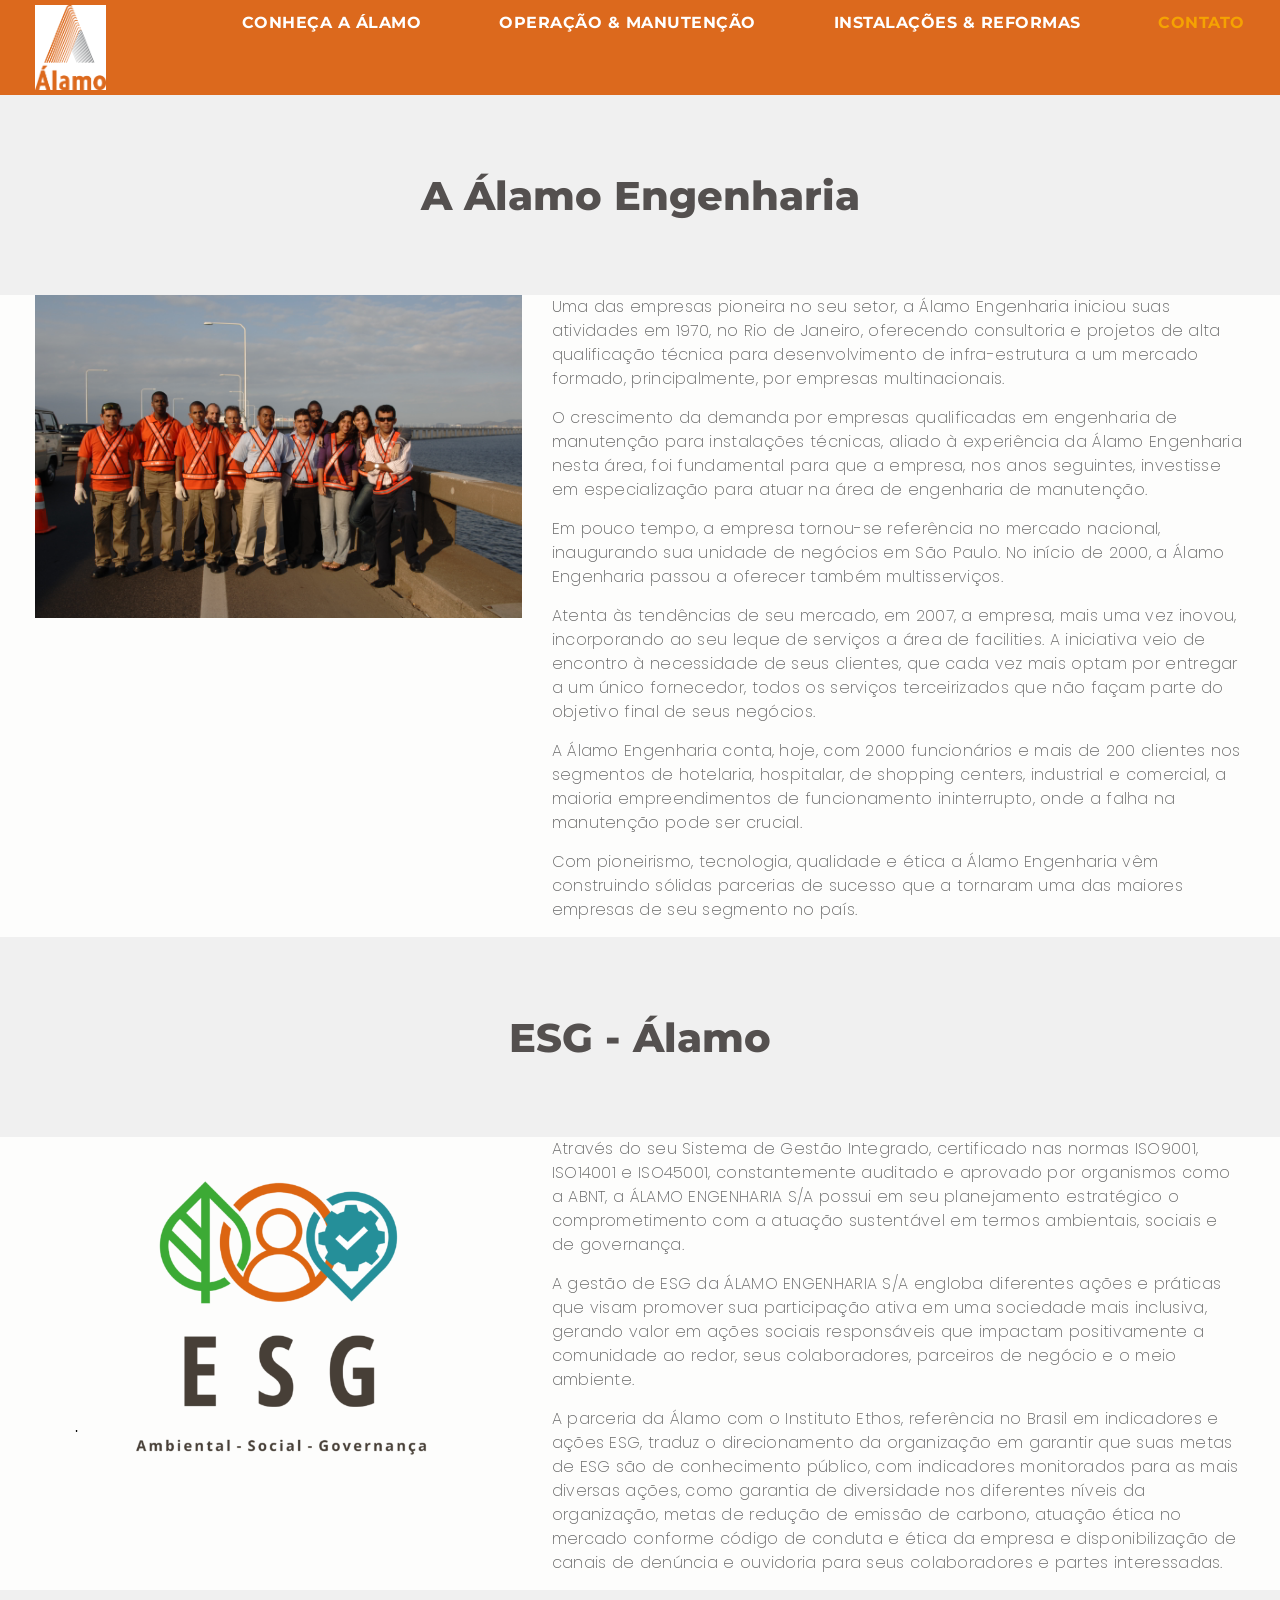
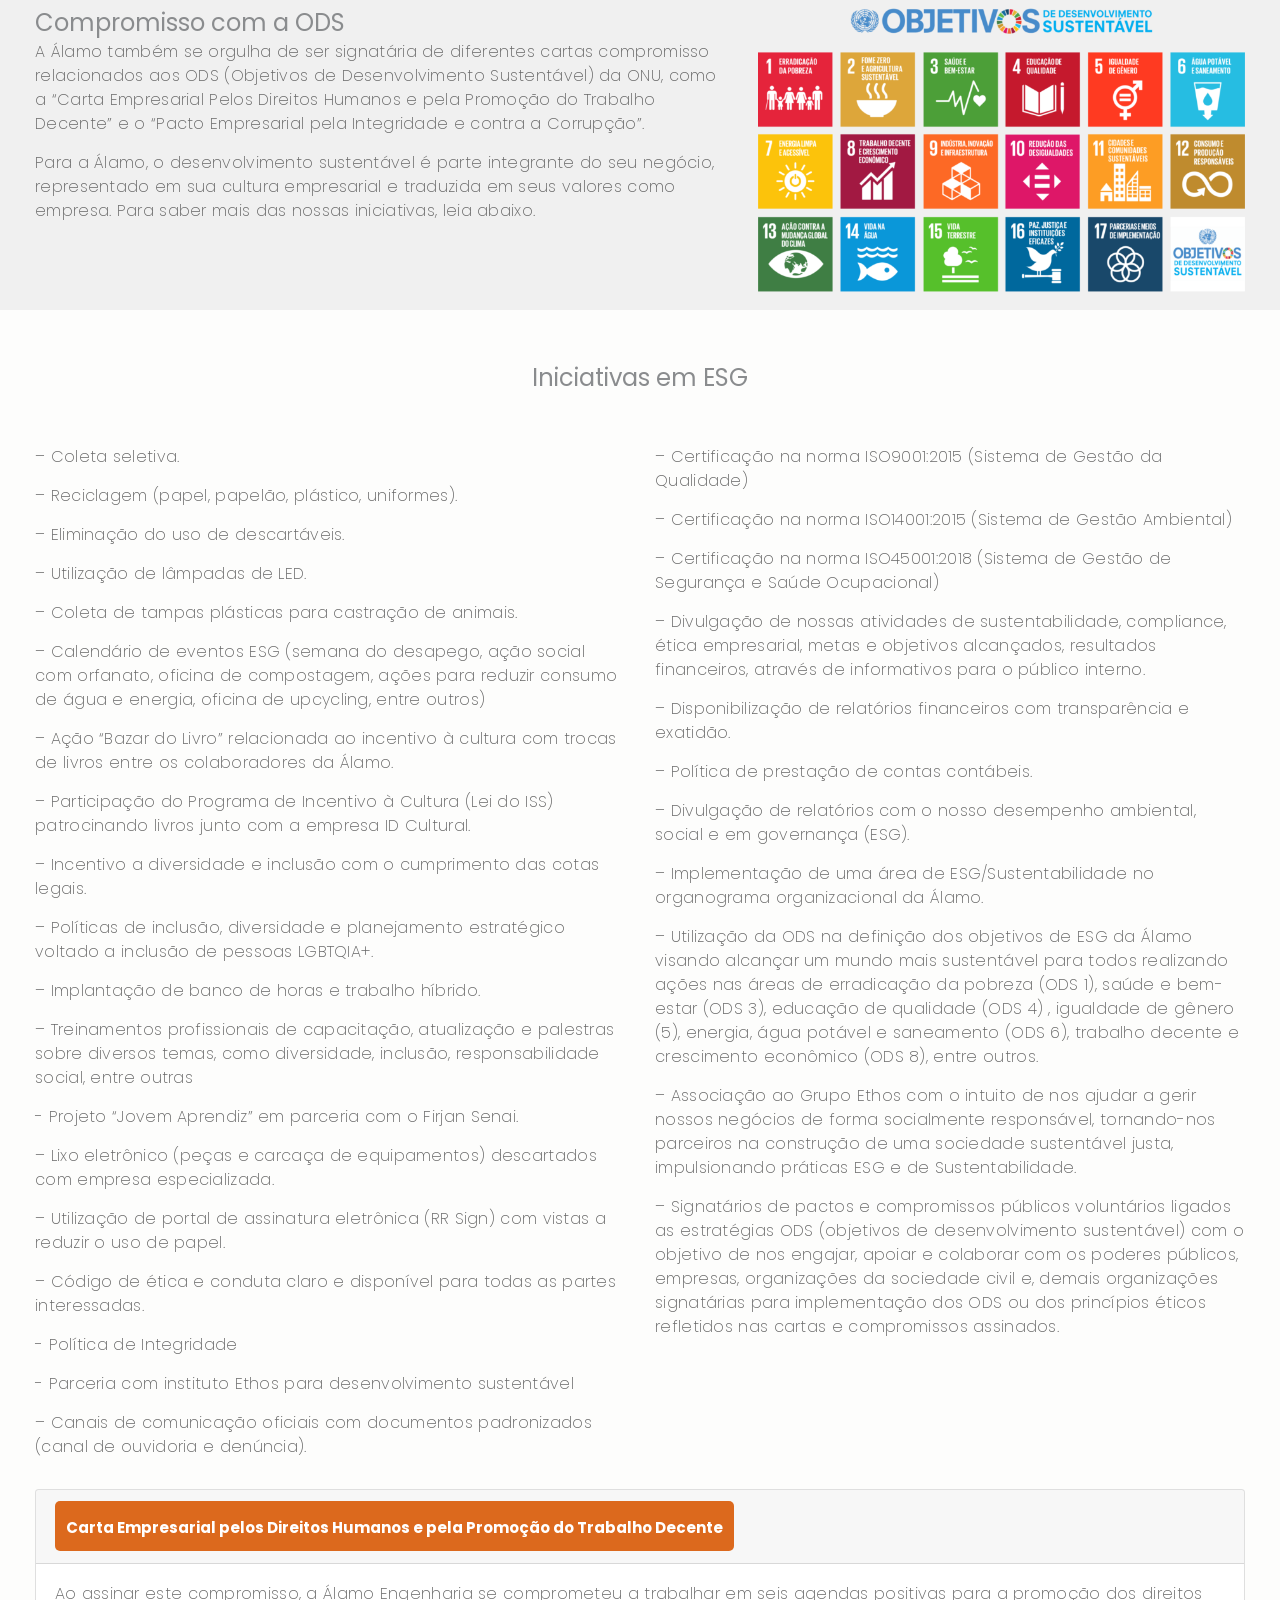
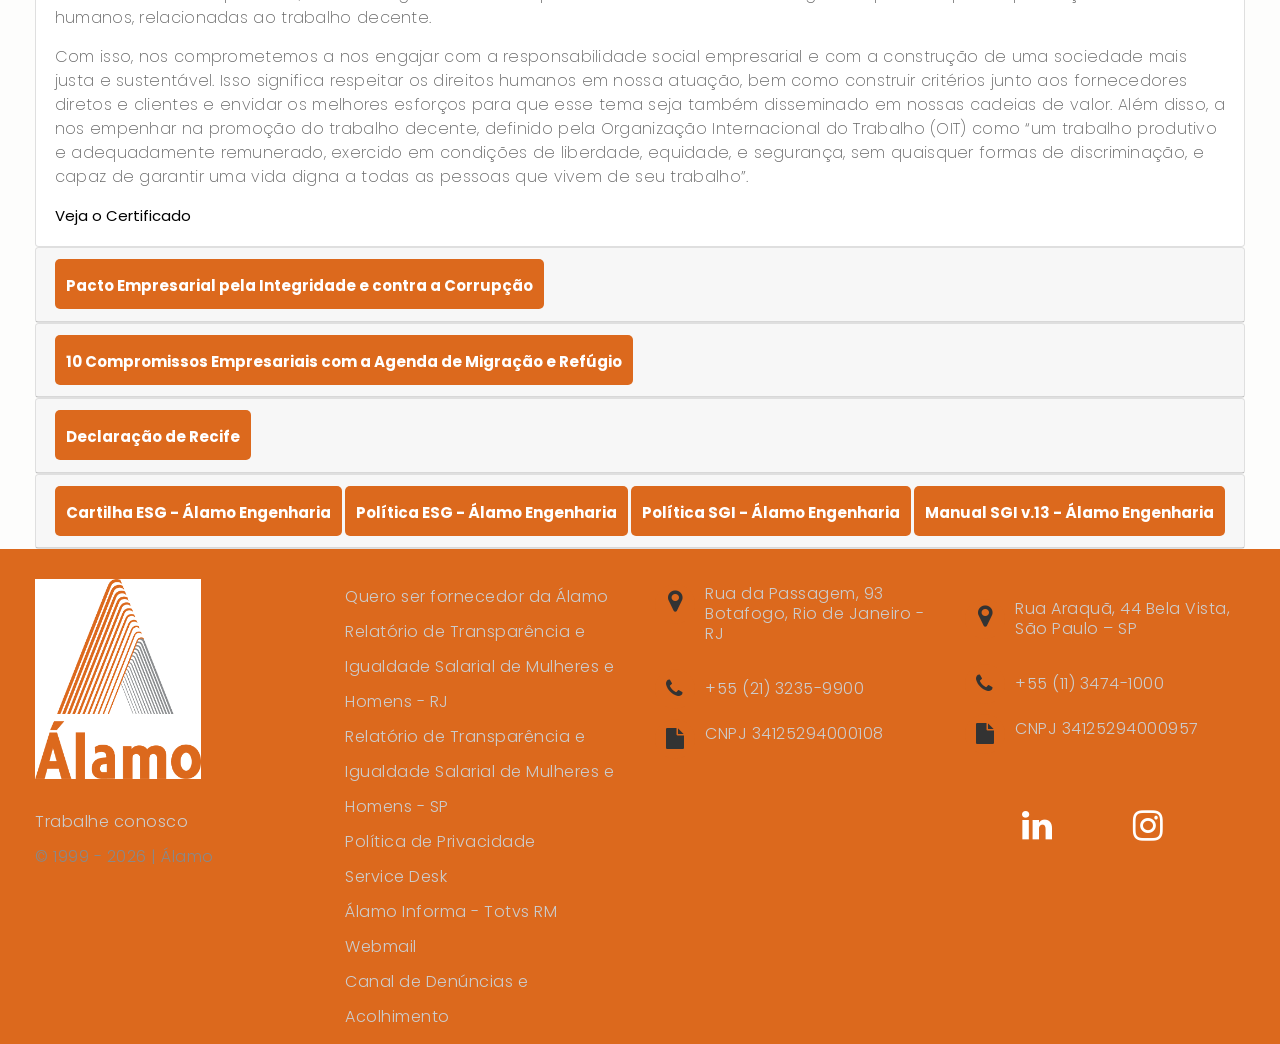
==== commit bf489a13: "Six" ====
--- a/conheca.html
+++ b/conheca.html
@@ -52,13 +52,16 @@
          <div class="header_bottom">
             <div class="container">
                <div class="row">
-                  <div class="col-md-12">
+                  
+                  <div class="col-md-2" style="padding: 5px">
+                     <a class="active" href="index.html" style="padding: 10px"> <img src="images/alamo_logo_vertical.png" alt="#" id="logo"></a>
+                  </div>   
+                  <div class="col-md-10">
                      <!-- menu start -->
-                     <div class="menu_side">
-                        <div id="navbar_menu">
+                        <div class="menu_side">
+                        <div id="navbar_menu">   
                            <ul class="first-ul">
-                              <li style="padding: 4px; background: #fff"><a class="active" href="index.html"> <img src="images/alamo_logo_vertical.png" alt="#" id="logo"></a></li>
-                              <li><a href="about.html">Conheça a Álamo</a></li>
+                              <li><a href="conheca.html">Conheça a Álamo</a></li>
                               <li><a href="services.html">Operação & Manutenção</a></li>
                               <li><a href="projects.html">Instalações & Reformas</a></li>
                               <li><a href="contact.html" style="color:#f5a202">Contato</a></li>
@@ -78,31 +81,24 @@
 
       <!-- end header -->
     <!-- inner page banner -->
-    <div id="inner_banner" class="section inner_banner_section">
-        <div class="container">
-            <div class="row">
-                <div class="col-md-12">
-                    <div class="full">
-                        <div class="title-holder">
-                            <div class="title-holder-cell text-left">
-                                <h1 class="page-title">A Álamo Engenharia</h1>
-                            </div>
-                        </div>
-                    </div>
-                </div>
-            </div>
-        </div>
+    <div class="section inner_banner_section" style="display: flex;
+  align-items: center;       
+  justify-content: center;   
+  height: 200px;">
+        
+      <h1 class="page-title">A Álamo Engenharia</h1>
+                            
     </div>
     <!-- end inner page banner -->
   <div class="container">
   <div class="row">
-    <div class="col-5">
-      
-        <img src="images/layout_img/conheca.jpg" alt="#" class="full" />
-      
-    </div>
-
-    <div class="col-7">
+    <div class="col-md-5">
+      
+        <img src="images/layout_img/conheca.jpg" alt="#" class="full img_conheca" />
+      
+    </div>
+
+    <div class="col-md-7">
       <div class="full">
         <p>Uma das empresas pioneira no seu setor, a Álamo Engenharia iniciou suas atividades em 1970, no Rio de Janeiro, oferecendo consultoria e projetos de alta qualificação técnica para desenvolvimento de infra-estrutura a um mercado formado, principalmente, por empresas multinacionais.</p>
         <p>O crescimento da demanda por empresas qualificadas em engenharia de manutenção para instalações técnicas, aliado à experiência da Álamo Engenharia nesta área, foi fundamental para que a empresa, nos anos seguintes, investisse em especialização para atuar na área de engenharia de manutenção.</p>
@@ -115,32 +111,25 @@
   </div>
 </div>
 
-    <div id="inner_banner" class="section inner_banner_section">
-        <div class="container">
-            <div class="row">
-                <div class="col-md-12">
-                    <div class="full">
-                        <div class="title-holder">
-                            <div class="title-holder-cell text-left">
-                                <h1 class="page-title">ESG - Álamo</h1>
-                            </div>
-                        </div>
-                    </div>
-                </div>
-            </div>
-        </div>
+    <div class="section inner_banner_section" style="display: flex;
+  align-items: center;       
+  justify-content: center;   
+  height: 200px;">
+        
+      <h1 class="page-title">ESG - Álamo</h1>
+                            
     </div>
     <!-- end inner page banner -->
 
     <div class="container">
   <div class="row">
-    <div class="col-5">
-      
-        <img src="images/layout_img/ESG.png" alt="#" class="full" />
-      
-    </div>
-
-    <div class="col-7">
+    <div class="col-md-5">
+      
+        <img src="images/layout_img/ESG.png" alt="#" class="full img_conheca" />
+      
+    </div>
+
+    <div class="col-md-7">
       <div class="full">
         <p>Através do seu Sistema de Gestão Integrado, certificado nas normas ISO9001, ISO14001 e ISO45001, constantemente auditado e aprovado por organismos como a ABNT, a ÁLAMO ENGENHARIA S/A possui em seu planejamento estratégico o comprometimento com a atuação sustentável em termos ambientais, sociais e de governança.</p>
         <p>A gestão de ESG da ÁLAMO ENGENHARIA S/A engloba diferentes ações e práticas que visam promover sua participação ativa em uma sociedade mais inclusiva, gerando valor em ações sociais responsáveis que impactam positivamente a comunidade ao redor, seus colaboradores, parceiros de negócio e o meio ambiente.</p>
@@ -150,10 +139,10 @@
   </div>
 </div>
 
-<div class="inner_banner_section" style="padding: 50px">
+<div class="inner_banner_section">
 <div class="container">
   <div class="row">
-   <div class="col-7">
+   <div class="col-md-7">
       <div class="full">
          <h1>Compromisso com a ODS</h1>
         <p>A Álamo também se orgulha de ser signatária de diferentes cartas compromisso relacionados aos ODS (Objetivos de Desenvolvimento Sustentável) da ONU, como a “Carta Empresarial Pelos Direitos Humanos e pela Promoção do Trabalho Decente” e o “Pacto Empresarial pela Integridade e contra a Corrupção”.</p>
@@ -163,7 +152,7 @@
     </div> 
    
    
-   <div class="col-5">
+   <div class="col-md-5">
       
         <img src="images/layout_img/objetivos.png" alt="#" class="full" />      
     </div>
@@ -172,12 +161,14 @@
 </div>
 
 
-<h1 style="padding: 50px;text-align: center;">Iniciativas em ESG</h1>
+
 
 <div class="container">
    
+  <h1 style="padding: 50px;text-align: center;">Iniciativas em ESG</h1>
+
   <div class="row">
-   <div class="col-5">
+   <div class="col-md-6">
       <div class="full">
          
          <p>– Coleta seletiva.</p>
@@ -201,7 +192,7 @@
          <p>– Canais de comunicação oficiais com documentos padronizados (canal de ouvidoria e denúncia).</p>
       </div>
    </div>
-   <div class="col-5">
+   <div class="col-md-6">
       <div class="full">
          <p>– Certificação na norma ISO9001:2015 (Sistema de Gestão da Qualidade)</p>
          <p>– Certificação na norma ISO14001:2015 (Sistema de Gestão Ambiental)</p>
@@ -218,7 +209,102 @@
       </div>
    </div>
   </div>
-</div>   
+</div>
+
+
+<div class="container">
+
+
+<div id="accordion">
+  <div class="card">
+    <div class="card-header" id="headingOne">
+      <h5 class="mb-0">
+        <button class="btn btn-link" data-toggle="collapse" data-target="#collapseOne" aria-expanded="true" aria-controls="collapseOne">
+          Carta Empresarial pelos Direitos Humanos e pela Promoção do Trabalho Decente
+        </button>
+      </h5>
+    </div>
+
+    <div id="collapseOne" class="collapse show" aria-labelledby="headingOne" data-parent="#accordion">
+      <div class="card-body">
+        <p>Ao assinar este compromisso, a Álamo Engenharia se comprometeu a trabalhar em seis agendas positivas para a promoção dos direitos humanos, relacionadas ao trabalho decente.</p>
+        <p>Com isso, nos comprometemos a nos engajar com a responsabilidade social empresarial e com a construção de uma sociedade mais justa e sustentável. Isso significa respeitar os direitos humanos em nossa atuação, bem como construir critérios junto aos fornecedores diretos e clientes e envidar os melhores esforços para que esse tema seja também disseminado em nossas cadeias de valor. Além disso, a nos empenhar na promoção do trabalho decente, definido pela Organização Internacional do Trabalho (OIT) como “um trabalho produtivo e adequadamente remunerado, exercido em condições de liberdade, equidade, e segurança, sem quaisquer formas de discriminação, e capaz de garantir uma vida digna a todas as pessoas que vivem de seu trabalho”.</p>  
+        <a href="images/Direitos-Humanos.pdf" target="_blank">Veja o Certificado</a>
+      </div>
+    </div>
+  </div>
+  <div class="card">
+    <div class="card-header" id="headingTwo">
+      <h5 class="mb-0">
+        <button class="btn btn-link collapsed" data-toggle="collapse" data-target="#collapseTwo" aria-expanded="false" aria-controls="collapseTwo">
+          Pacto Empresarial pela Integridade e contra a Corrupção
+        </button>
+      </h5>
+    </div>
+    <div id="collapseTwo" class="collapse" aria-labelledby="headingTwo" data-parent="#accordion">
+      <div class="card-body">
+        <p>Comprometemo-nos a desempenhar um papel importante para erradicar o suborno e a corrupção, atuando para promover um mercado mais íntegro e ético.</p>
+        <p>Somos determinados a propagar boas práticas de ética empresarial, que possam erradicar a corrupção do rol das estratégias para obter resultados econômicos. Estamos cientes de que a erradicação das práticas ilegais, imorais e antiéticas depende de um esforço dos agentes econômicos socialmente responsáveis para envolver um número cada vez maior de empresas e organizações civis.</p>
+      </div>
+    </div>
+  </div>
+  <div class="card">
+    <div class="card-header" id="headingThree">
+      <h5 class="mb-0">
+        <button class="btn btn-link collapsed" data-toggle="collapse" data-target="#collapseThree" aria-expanded="false" aria-controls="collapseThree">
+          10 Compromissos Empresariais com a Agenda de Migração e Refúgio
+        </button>
+      </h5>
+    </div>
+    <div id="collapseThree" class="collapse" aria-labelledby="headingThree" data-parent="#accordion">
+      <div class="card-body">
+        <p>Comprometemo-nos a realizar o aprimoramento e/ou desenvolvimento de práticas de diversidade, inclusão e de desenvolvimento profissional de pessoas migrantes e refugiadas, contribuindo com a redução da violência e das vulnerabilidades que assolam esse grupo.</p>
+        <a href="images/Pacto-Migracao.pdf" target="_blank">Veja o Compromisso</a>
+      </div>
+    </div>
+  </div>
+    
+  <div class="card">
+    <div class="card-header" id="headingFour">
+      <h5 class="mb-0">
+        <button class="btn btn-link collapsed" data-toggle="collapse" data-target="#collapseFour" aria-expanded="false" aria-controls="collapseFour">
+          Declaração de Recife
+        </button>
+      </h5>
+    </div>
+    <div id="collapseFour" class="collapse" aria-labelledby="headingFour" data-parent="#accordion">
+      <div class="card-body">
+        <p>Firmamos o compromisso de enfrentar a crise climática e os desafios de desenvolvimento sustentável das suas nações. Acreditamos que a redução da pobreza e da desigualdade é o maior desafio no Brasil e está diretamente relacionado ao enfrentamento da crise climática.</p>
+        <p>Nosso objetivo é promover a mais ampla divulgação dos esforços da sociedade brasileira para implementar as ações da nossa NDC e para a superação das vulnerabilidades climáticas.</p>
+        <a href="images/Declaracao-Recife.pdf" target="_blank">Veja o Compromisso</a> 
+      </div>
+    </div>
+  </div>
+
+  <div class="card">
+    <div class="card-header">
+      <h5 class="mb-0">
+        <a class="btn btn-link collapsed" style="color: white" target="_blank" href="images/Cartilha-ESG.pdf">
+            Cartilha ESG - Álamo Engenharia
+        </a>
+        <a class="btn btn-link collapsed" style="color: white" target="_blank" href="images/Politica-ESG.pdf">
+            Política ESG - Álamo Engenharia
+        </a>
+        <a class="btn btn-link collapsed" style="color: white" target="_blank" href="images/Politica-SGI.pdf">
+            Política SGI - Álamo Engenharia
+        </a>
+        <a class="btn btn-link collapsed" style="color: white" target="_blank" href="images/Manual-SGI.pdf">
+            Manual SGI v.13 - Álamo Engenharia
+        </a>
+      </h5>
+    </div>   
+  </div>
+
+  
+
+</div>
+</div>
+
 
 
 
@@ -243,12 +329,14 @@
                   <div class="full">
                      
                      <ul>
+                        <li><a href="https://teams.public.onecdn.static.microsoft/evergreen-assets/safelinks/2/atp-safelinks.html"  target="_blank">Quero ser fornecedor da Álamo</a></li>
                         <li><a href="#">Relatório de Transparência e Igualdade Salarial de Mulheres e Homens - RJ</a></li>
                         <li><a href="#">Relatório de Transparência e Igualdade Salarial de Mulheres e Homens - SP</a></li>
-                        <li><a href="https://servicedesk.alamoengenharia.com.br/?_ga=2.65919022.1832490441.1720713534-868163851.1720114358&_gl=1*hbunc*_ga*MjEyMzI2MDQzNC4xNzg2NDUwNTE0*_ga_57BB5CWW1M*czE3ODcwODAzODkkbzkkZzEkdDE3ODcwODA4MzEkajU4JGwwJGgw">Service Desk</a></li>
-                        <li><a href="https://alamoengenharia167202.rm.cloudtotvs.com.br/Corpore.Net/Login.aspx">Álamo Informa - Totvs RM</a></li>
-                        <li><a href="https://outlook.office.com/">Webmail</a></li>   
-                        
+                        <li><a href="images/Privacidade.pdf" target="_blank">Política de Privacidade</a></li>
+                        <li><a href="https://servicedesk.alamoengenharia.com.br/?_ga=2.65919022.1832490441.1720713534-868163851.1720114358&_gl=1*hbunc*_ga*MjEyMzI2MDQzNC4xNzg2NDUwNTE0*_ga_57BB5CWW1M*czE3ODcwODAzODkkbzkkZzEkdDE3ODcwODA4MzEkajU4JGwwJGgw" target="_blank">Service Desk</a></li>
+                        <li><a href="https://alamoengenharia167202.rm.cloudtotvs.com.br/Corpore.Net/Login.aspx" target="_blank">Álamo Informa - Totvs RM</a></li>
+                        <li><a href="https://outlook.office.com/" target="_blank">Webmail</a></li>   
+                        <li><a href="denuncia.html" target="_blank">Canal de Denúncias e Acolhimento</a></li>   
                      </ul>
                   </div>
                </div>
@@ -307,8 +395,8 @@
                         <ul>
                            
 
-                           <li><a href="https://www.linkedin.com/company/alamo-engenharia-sa/"><i class="fa fa-linkedin"></i></a></li>
-                           <li><a href="https://www.instagram.com/alamoengenharia/"><i class="fa fa-instagram"></i></a></li>
+                           <li><a href="https://www.linkedin.com/company/alamo-engenharia-sa/" target="_blank"><i class="fa fa-linkedin"></i></a></li>
+                           <li style="margin-left: 60px"><a href="https://www.instagram.com/alamoengenharia/" target="_blank"><i class="fa fa-instagram"></i></a></li>
                         </ul>
                      </div>   
                         
--- a/css/style.css
+++ b/css/style.css
@@ -98,7 +98,7 @@
 	padding: 0;
 	font-weight: normal;
 	line-height: normal;
-	color: #1f1f1f;
+	color: #8A8C8E;
 	margin: 0
 }
 
@@ -207,7 +207,8 @@
     min-width: 150px;
     height: 50px;
     border-radius: 5px;
-    padding: 0;
+    padding: 0px 10px;
+	
     text-align: center;
     line-height: 52px;
     font-size: 15px;
@@ -367,7 +368,7 @@
 
 h3 {
     font-size: 21px;
-    color: #000;
+    
     line-height: normal;
     text-transform: none;
     margin-bottom: 10px;
@@ -1386,7 +1387,7 @@
 .zeus.tparrows:focus::before {
 	color: #fff !important;
 }
-
+/*
 #slide-18-layer-112 {
     font-family: 'Montserrat', sans-serif;
 }
@@ -1394,7 +1395,7 @@
 #slide-18-layer-11 {
     font-family: 'Montserrat', sans-serif;
 }
-
+*/
 .zeus.tparrows {
     cursor: pointer;
     min-width: 70px !important;
@@ -2207,7 +2208,7 @@
 #e1e1e1 1px;
 	width: 100%;
 	background: #f8f8f8;
-	min-height: 150px;
+	min-height: 300px;
 	padding: 15px 20px;
 	line-height: normal;
 	border-radius: 0px;
@@ -3546,11 +3547,13 @@
 
 .inner_banner_section {
     background-image: none;
-    min-height: 150px;
+    min-height: 110px;
     background-size: cover;
     background-position: center center;
     background-repeat: no-repeat;
     background-color: #f0f0f0;
+	padding: 15px;
+
 }
 
 .page-title {
@@ -4738,7 +4741,7 @@
 }
 
 .recent_slider .owl-nav > div {
-    background-color: #1c1f22;
+    background-color: #8A8C8E;
     float: left;
     width: 43px;
     height: 43px;
@@ -4769,7 +4772,7 @@
     float: left;
     position: relative;
     box-shadow: none;
-    background: #666;
+    background: #8A8C8E;
 }
 
 .recent_slider_blog h3 {
@@ -5152,7 +5155,7 @@
 }
 
 .content_ a {
-    color: #f5a202;
+    /*color: #f5a202;*/
     letter-spacing: 0.5px;
     font-weight: 500;
 }
--- a/css/responsive.css
+++ b/css/responsive.css
@@ -2114,17 +2114,24 @@
 }
 
 #slider {
+	
     margin-top: -2px;
-}
+	
+}
+
+.NotGeneric-Title {
+	font-size: 20px !important;
+}
+
 
 #navbar_menu.small-screen #menu-button {
-    border: solid #666 2px;
+    border: solid #8A8C8E 2px;
     width: 40px;
     height: 38px;
     font-size: 0;
     position: absolute;
     right: 15px;
-    top: -60px;
+    top: -50px;
     border-radius: 0;
 }
 
@@ -2181,7 +2188,7 @@
 
 .recent_slider .owl-nav {
     position: relative;
-    top: -20px;
+    /*top: -20px;*/
     width: 100%;
     margin: 0 auto;
     order: -1;
@@ -2401,12 +2408,13 @@
 }
 
 .inner_banner_section {
-    min-height: 250px;
-}
-
-.page-title {
-    margin-top: 80px;
-}
+    /*height: 80px !important;*/
+	padding: 0px;
+}
+
+/*.page-title {
+    /*margin-top: 80px;
+}*/
 
 .post_commt_form h4 {
     padding: 0 30px;
@@ -2430,4 +2438,9 @@
 		color: #fff !important;
 }
 
-}
+.img_conheca {
+	position: relative;
+	top: -20px;
+}
+
+}
